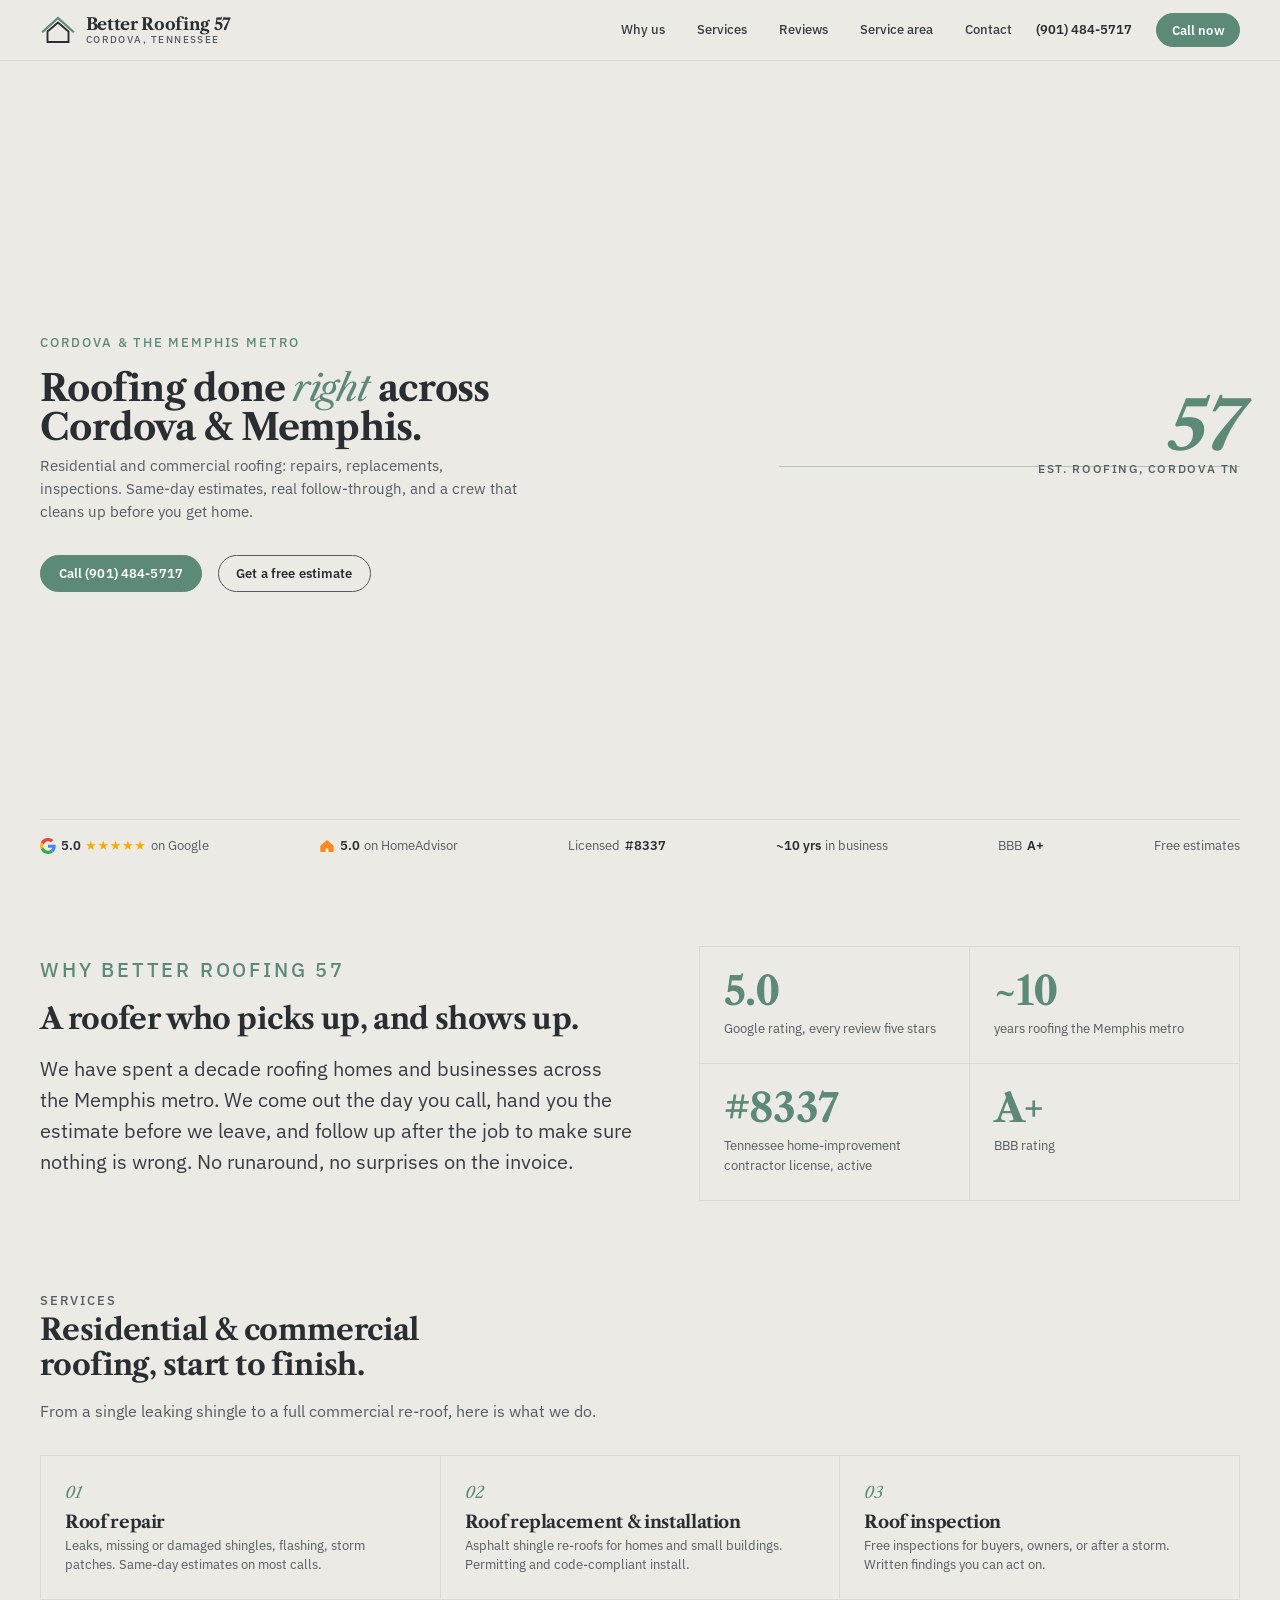
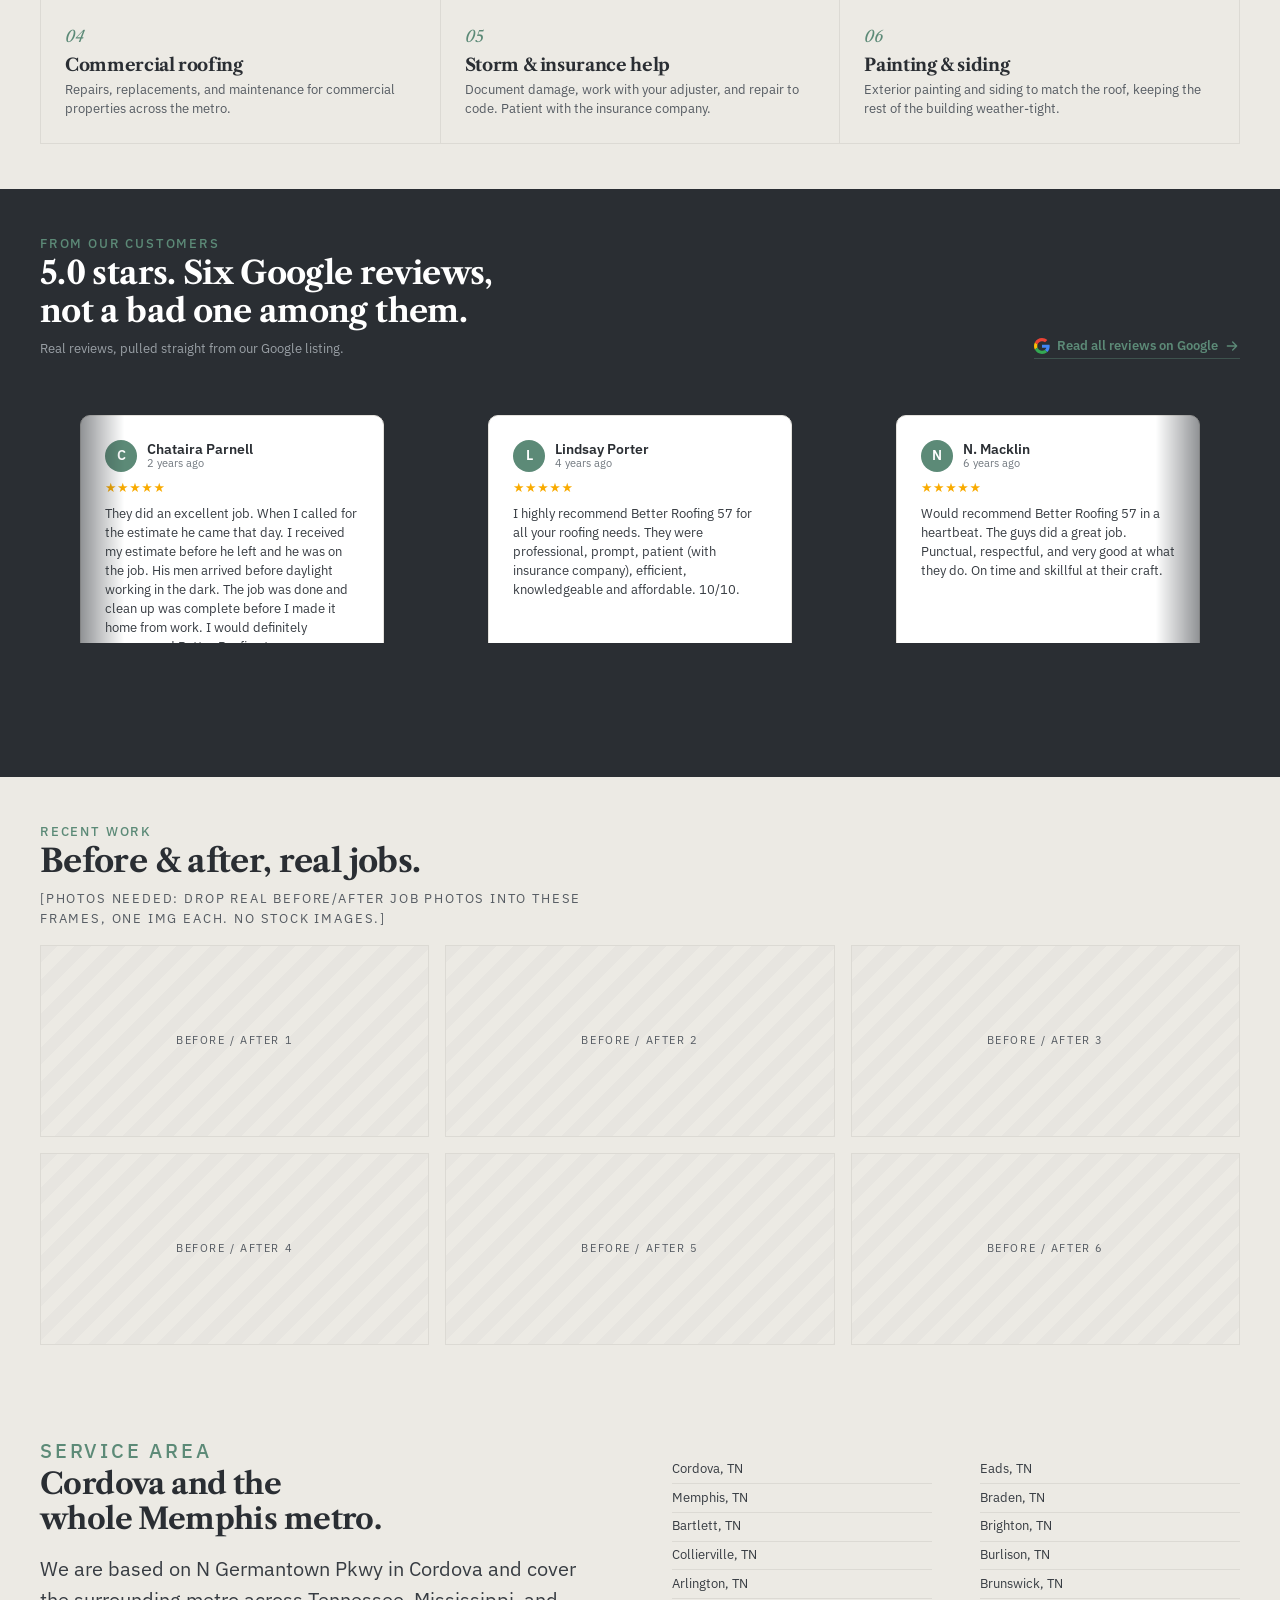
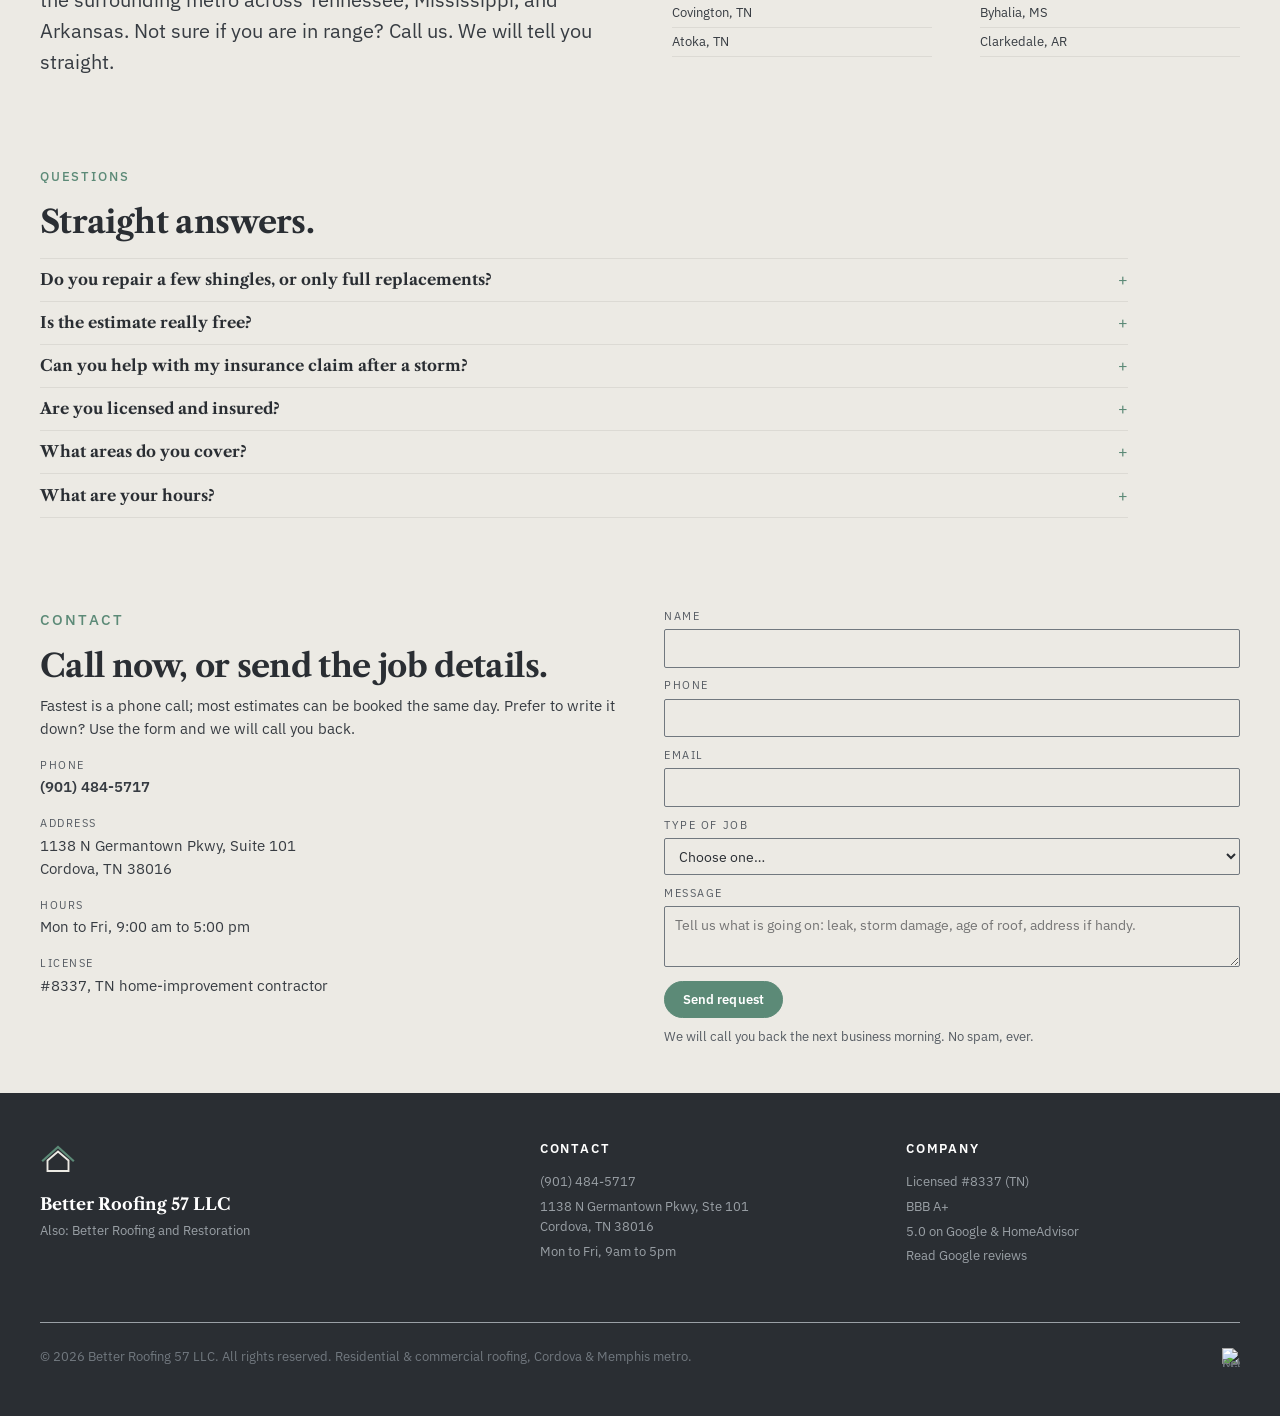
==== index.html @ 5170f5d1 "Initial commit: Better Roofing 57 marketing site Static site: index.html + styles/ + scripts/. Mobil" ====
<!doctype html>
<html lang="en">
<head>
  <meta charset="utf-8" />
  <meta name="viewport" content="width=device-width, initial-scale=1, viewport-fit=cover" />
  <title>Better Roofing 57. Roofing Contractor in Cordova, TN.</title>
  <meta name="description" content="Better Roofing 57 LLC. Residential and commercial roofing in Cordova, TN and the Memphis metro. Roof repair, replacement, inspections. 5.0-star rated, licensed, free estimates. Call (901) 484-5717." />
  <meta name="theme-color" content="#373c42" />
  <link rel="preconnect" href="https://fonts.googleapis.com" />
  <link rel="preconnect" href="https://fonts.gstatic.com" crossorigin />
  <!-- Paired display + body: Libre Caslon Text (display) + IBM Plex Sans (body). No Inter/Geist. -->
  <link href="https://fonts.googleapis.com/css2?family=IBM+Plex+Sans:wght@300;400;500;600&family=Libre+Caslon+Text:ital,wght@0,400;0,700;1,400&display=swap" rel="stylesheet" />
  <link rel="stylesheet" href="styles/tokens.css" />
  <link rel="stylesheet" href="styles/styles.css" />

  <!-- Structured data: RoofingContractor + area served -->
  <script type="application/ld+json">
  {
    "@context": "https://schema.org",
    "@type": "RoofingContractor",
    "name": "Better Roofing 57 LLC",
    "alternateName": "Better Roofing and Restoration",
    "telephone": "+19014845717",
    "url": "https://betterroofing57.com",
    "address": {
      "@type": "PostalAddress",
      "streetAddress": "1138 N Germantown Pkwy, Suite 101",
      "addressLocality": "Cordova",
      "addressRegion": "TN",
      "postalCode": "38016",
      "addressCountry": "US"
    },
    "openingHoursSpecification": [{
      "@type": "OpeningHoursSpecification",
      "dayOfWeek": ["Monday","Tuesday","Wednesday","Thursday","Friday"],
      "opens": "09:00", "closes": "17:00"
    }],
    "aggregateRating": {
      "@type": "AggregateRating",
      "ratingValue": "5.0",
      "reviewCount": "6",
      "bestRating": "5"
    },
    "areaServed": [
      {"@type":"City","name":"Cordova, TN"},
      {"@type":"City","name":"Memphis, TN"},
      {"@type":"City","name":"Bartlett, TN"},
      {"@type":"City","name":"Collierville, TN"},
      {"@type":"City","name":"Arlington, TN"},
      {"@type":"City","name":"Covington, TN"},
      {"@type":"City","name":"Atoka, TN"},
      {"@type":"City","name":"Eads, TN"},
      {"@type":"City","name":"Byhalia, MS"},
      {"@type":"City","name":"Clarkedale, AR"}
    ],
    "hasOfferCatalog": {
      "@type": "OfferCatalog",
      "name": "Roofing services",
      "itemListElement": [
        {"@type":"Offer","itemOffered":{"@type":"Service","name":"Roof repair"}},
        {"@type":"Offer","itemOffered":{"@type":"Service","name":"Roof replacement / installation"}},
        {"@type":"Offer","itemOffered":{"@type":"Service","name":"Roof inspection"}},
        {"@type":"Offer","itemOffered":{"@type":"Service","name":"Commercial roofing"}},
        {"@type":"Offer","itemOffered":{"@type":"Service","name":"Painting & siding"}}
      ]
    }
  }
  </script>
</head>
<body>

  <!-- Reusable marks: bespoke roofline + the official 4-color Google G -->
  <svg width="0" height="0" style="position:absolute" aria-hidden="true" focusable="false">
    <symbol id="roofline" viewBox="0 0 48 48">
      <path d="M4 26 L24 8 L44 26" fill="none" stroke="#5c8a77" stroke-width="3" stroke-linecap="square" stroke-linejoin="miter"/>
      <path d="M10 26 L24 14 L38 26 L38 40 L10 40 Z" fill="none" stroke="currentColor" stroke-width="2.5" stroke-linejoin="miter"/>
    </symbol>
    <symbol id="g-logo" viewBox="0 0 48 48">
      <path fill="#EA4335" d="M24 9.5c3.54 0 6.71 1.22 9.21 3.6l6.85-6.85C35.9 2.38 30.47 0 24 0 14.62 0 6.51 5.38 2.56 13.22l7.98 6.19C12.43 13.72 17.74 9.5 24 9.5z"/>
      <path fill="#4285F4" d="M46.98 24.55c0-1.57-.15-3.09-.38-4.55H24v9.02h12.94c-.58 2.96-2.26 5.48-4.78 7.18l7.73 6c4.51-4.18 7.09-10.36 7.09-17.65z"/>
      <path fill="#FBBC05" d="M10.53 28.59c-.48-1.45-.76-2.99-.76-4.59s.27-3.14.76-4.59l-7.98-6.19C.92 16.46 0 20.12 0 24c0 3.88.92 7.54 2.56 10.78l7.97-6.19z"/>
      <path fill="#34A853" d="M24 48c6.48 0 11.93-2.13 15.89-5.81l-7.73-6c-2.15 1.45-4.92 2.3-8.16 2.3-6.26 0-11.57-4.22-13.47-9.91l-7.98 6.19C6.51 42.62 14.62 48 24 48z"/>
    </symbol>
    <!-- HomeAdvisor mark: orange house glyph, the brand color -->
    <symbol id="ha-logo" viewBox="0 0 48 48">
      <path d="M24 6 L44 23 L44 42 L4 42 L4 23 Z" fill="#FB8B1E"/>
      <path d="M20 42 L20 32 L28 32 L28 42 Z" fill="#fff"/>
    </symbol>
  </svg>

  <!-- ============================================================
       Header, sticky, click-to-call always visible (mobile urgency)
       ============================================================ -->
  <header class="site-head">
    <div class="site-head__inner">
      <a class="brand" href="#top" aria-label="Better Roofing 57, home">
        <svg viewBox="0 0 48 48" aria-hidden="true" focusable="false" style="color:var(--ink-strong)">
          <use href="#roofline" />
        </svg>
        <span class="brand__name">Better Roofing 57<span>Cordova, Tennessee</span></span>
      </a>
      <nav class="nav" aria-label="Primary">
        <div class="nav__links">
          <a href="#trust">Why us</a>
          <a href="#services">Services</a>
          <a href="#reviews">Reviews</a>
          <a href="#area">Service area</a>
          <a href="#contact">Contact</a>
        </div>
        <a class="nav__phone tel" href="tel:+19014845717">(901) 484-5717</a>
        <a class="btn nav__cta" href="tel:+19014845717">Call now</a>
      </nav>
    </div>
  </header>

  <main id="top">

    <!-- ============================================================
         Hero, asymmetric, the 57 as signature. Full screen.
         ============================================================ -->
    <section class="hero" id="hero">
      <div class="shell">
        <div class="hero__main">
          <div class="hero__grid">
            <div class="hero__lede">
              <p class="label">Cordova & the Memphis metro</p>
              <h1 class="hero__title">Roofing done <em>right</em> across Cordova & Memphis.</h1>
              <p class="hero__sub">Residential and commercial roofing: repairs, replacements, inspections. Same-day estimates, real follow-through, and a crew that cleans up before you get home.</p>
            </div>
            <div>
              <div class="hero__57" aria-hidden="true">57<small>Est. roofing, Cordova TN</small></div>
            </div>
          </div>

          <div class="hero__ctas">
            <a class="btn" href="tel:+19014845717">Call (901) 484-5717</a>
            <a class="btn btn--ghost" href="#contact">Get a free estimate</a>
          </div>
        </div>

        <!-- Trust strip folded into hero bottom -->
        <div class="truststrip">
          <span class="truststrip__item"><svg viewBox="0 0 48 48" style="width:1rem" aria-hidden="true"><use href="#g-logo"/></svg> <b>5.0</b> <span class="truststrip__star">★★★★★</span> on Google</span>
          <span class="truststrip__item"><svg viewBox="0 0 48 48" style="width:1rem" aria-hidden="true"><use href="#ha-logo"/></svg> <b>5.0</b> on HomeAdvisor</span>
          <span class="truststrip__item">Licensed <b>#8337</b></span>
          <span class="truststrip__item"><b>~10 yrs</b> in business</span>
          <span class="truststrip__item">BBB <b>A+</b></span>
          <span class="truststrip__item">Free estimates</span>
        </div>
      </div>
    </section>

    <!-- ============================================================
         Trust / Why-us. Full screen.
         ============================================================ -->
    <section id="trust">
      <div class="shell">
        <div class="trust__grid">
          <div class="trust__lead measure">
            <p class="label">Why Better Roofing 57</p>
            <h2>A roofer who picks up, and shows up.</h2>
            <p>We have spent a decade roofing homes and businesses across the Memphis metro. We come out the day you call, hand you the estimate before we leave, and follow up after the job to make sure nothing is wrong. No runaround, no surprises on the invoice.</p>
          </div>
          <div class="trust__facts">
            <div class="fact">
              <div class="fact__num">5.0</div>
              <div class="fact__label">Google rating, every review five stars</div>
            </div>
            <div class="fact">
              <div class="fact__num">~10</div>
              <div class="fact__label">years roofing the Memphis metro</div>
            </div>
            <div class="fact">
              <div class="fact__num">#8337</div>
              <div class="fact__label">Tennessee home-improvement contractor license, active</div>
            </div>
            <div class="fact">
              <div class="fact__num">A+</div>
              <div class="fact__label">BBB rating</div>
            </div>
          </div>
        </div>
      </div>
    </section>

    <!-- ============================================================
         Services, one real entry each, no stock icons / emoji. Full screen.
         ============================================================ -->
    <section id="services">
      <div class="shell">
        <div class="services__head measure">
          <p class="label">Services</p>
          <h2>Residential & commercial roofing, start to finish.</h2>
          <p>From a single leaking shingle to a full commercial re-roof, here is what we do.</p>
        </div>

        <div class="svc-list">
          <article class="svc">
            <span class="svc__num">01</span>
            <h3>Roof repair</h3>
            <p>Leaks, missing or damaged shingles, flashing, storm patches. Same-day estimates on most calls.</p>
          </article>
          <article class="svc">
            <span class="svc__num">02</span>
            <h3>Roof replacement & installation</h3>
            <p>Asphalt shingle re-roofs for homes and small buildings. Permitting and code-compliant install.</p>
          </article>
          <article class="svc">
            <span class="svc__num">03</span>
            <h3>Roof inspection</h3>
            <p>Free inspections for buyers, owners, or after a storm. Written findings you can act on.</p>
          </article>
          <article class="svc">
            <span class="svc__num">04</span>
            <h3>Commercial roofing</h3>
            <p>Repairs, replacements, and maintenance for commercial properties across the metro.</p>
          </article>
          <article class="svc">
            <span class="svc__num">05</span>
            <h3>Storm & insurance help</h3>
            <p>Document damage, work with your adjuster, and repair to code. Patient with the insurance company.</p>
          </article>
          <article class="svc">
            <span class="svc__num">06</span>
            <h3>Painting & siding</h3>
            <p>Exterior painting and siding to match the roof, keeping the rest of the building weather-tight.</p>
          </article>
        </div>
      </div>
    </section>

    <!-- ============================================================
         Reviews, scrolling Google-style cards. Full screen, dark.
         ============================================================ -->
    <section id="reviews" class="section--ink">
      <div class="shell">
        <div class="reviews__head">
          <div class="reviews__head-text measure">
            <p class="label">From our customers</p>
            <h2>5.0 stars. Six Google reviews, not a bad one among them.</h2>
            <p>Real reviews, pulled straight from our Google listing.</p>
          </div>
          <a class="reviews-link" href="https://search.google.com/local/reviews?placeid=ChIJpxt98Ticf4gRgt0LvuG6O_E" target="_blank" rel="noopener">
            <svg viewBox="0 0 48 48" aria-hidden="true"><use href="#g-logo"/></svg> Read all reviews on Google
            <svg class="reviews-link__arrow" viewBox="0 0 24 24" aria-hidden="true" fill="none" stroke="currentColor" stroke-width="2" stroke-linecap="round" stroke-linejoin="round"><path d="M5 12h14M13 6l6 6-6 6"/></svg>
          </a>
        </div>

        <div class="marquee" aria-label="Customer reviews from Google">
          <div class="marquee__track">
            <!-- Cards rendered once, then duplicated for a seamless loop. -->
            <figure class="gcard">
              <div class="gcard__top">
                <span class="gcard__avatar">C</span>
                <span class="gcard__who">
                  <span class="gcard__name">Chataira Parnell</span>
                  <span class="gcard__when">2 years ago</span>
                </span>
              </div>
              <span class="gcard__stars" aria-label="5 out of 5 stars">★★★★★</span>
              <blockquote class="gcard__text">They did an excellent job. When I called for the estimate he came that day. I received my estimate before he left and he was on the job. His men arrived before daylight working in the dark. The job was done and clean up was complete before I made it home from work. I would definitely recommend Better Roofing to everyone.</blockquote>
              <figcaption class="gcard__foot"><svg viewBox="0 0 48 48" aria-hidden="true"><use href="#g-logo"/></svg> Posted on Google</figcaption>
            </figure>

            <figure class="gcard">
              <div class="gcard__top">
                <span class="gcard__avatar">L</span>
                <span class="gcard__who">
                  <span class="gcard__name">Lindsay Porter</span>
                  <span class="gcard__when">4 years ago</span>
                </span>
              </div>
              <span class="gcard__stars" aria-label="5 out of 5 stars">★★★★★</span>
              <blockquote class="gcard__text">I highly recommend Better Roofing 57 for all your roofing needs. They were professional, prompt, patient (with insurance company), efficient, knowledgeable and affordable. 10/10.</blockquote>
              <figcaption class="gcard__foot"><svg viewBox="0 0 48 48" aria-hidden="true"><use href="#g-logo"/></svg> Posted on Google</figcaption>
            </figure>

            <figure class="gcard">
              <div class="gcard__top">
                <span class="gcard__avatar">N</span>
                <span class="gcard__who">
                  <span class="gcard__name">N. Macklin</span>
                  <span class="gcard__when">6 years ago</span>
                </span>
              </div>
              <span class="gcard__stars" aria-label="5 out of 5 stars">★★★★★</span>
              <blockquote class="gcard__text">Would recommend Better Roofing 57 in a heartbeat. The guys did a great job. Punctual, respectful, and very good at what they do. On time and skillful at their craft.</blockquote>
              <figcaption class="gcard__foot"><svg viewBox="0 0 48 48" aria-hidden="true"><use href="#g-logo"/></svg> Posted on Google</figcaption>
            </figure>

            <figure class="gcard">
              <div class="gcard__top">
                <span class="gcard__avatar">P</span>
                <span class="gcard__who">
                  <span class="gcard__name">Pecola Burns</span>
                  <span class="gcard__when">10 months ago</span>
                </span>
              </div>
              <span class="gcard__stars" aria-label="5 out of 5 stars">★★★★★</span>
              <blockquote class="gcard__text">Professional, reliable and quick response.</blockquote>
              <figcaption class="gcard__foot"><svg viewBox="0 0 48 48" aria-hidden="true"><use href="#g-logo"/></svg> Posted on Google</figcaption>
            </figure>

            <!-- duplicate set for seamless loop -->
            <figure class="gcard" aria-hidden="true">
              <div class="gcard__top">
                <span class="gcard__avatar">C</span>
                <span class="gcard__who"><span class="gcard__name">Chataira Parnell</span><span class="gcard__when">2 years ago</span></span>
              </div>
              <span class="gcard__stars" aria-label="5 out of 5 stars">★★★★★</span>
              <blockquote class="gcard__text">They did an excellent job. When I called for the estimate he came that day. I received my estimate before he left and he was on the job. His men arrived before daylight working in the dark. The job was done and clean up was complete before I made it home from work. I would definitely recommend Better Roofing to everyone.</blockquote>
              <figcaption class="gcard__foot"><svg viewBox="0 0 48 48" aria-hidden="true"><use href="#g-logo"/></svg> Posted on Google</figcaption>
            </figure>
            <figure class="gcard" aria-hidden="true">
              <div class="gcard__top">
                <span class="gcard__avatar">L</span>
                <span class="gcard__who"><span class="gcard__name">Lindsay Porter</span><span class="gcard__when">4 years ago</span></span>
              </div>
              <span class="gcard__stars" aria-label="5 out of 5 stars">★★★★★</span>
              <blockquote class="gcard__text">I highly recommend Better Roofing 57 for all your roofing needs. They were professional, prompt, patient (with insurance company), efficient, knowledgeable and affordable. 10/10.</blockquote>
              <figcaption class="gcard__foot"><svg viewBox="0 0 48 48" aria-hidden="true"><use href="#g-logo"/></svg> Posted on Google</figcaption>
            </figure>
            <figure class="gcard" aria-hidden="true">
              <div class="gcard__top">
                <span class="gcard__avatar">N</span>
                <span class="gcard__who"><span class="gcard__name">N. Macklin</span><span class="gcard__when">6 years ago</span></span>
              </div>
              <span class="gcard__stars" aria-label="5 out of 5 stars">★★★★★</span>
              <blockquote class="gcard__text">Would recommend Better Roofing 57 in a heartbeat. The guys did a great job. Punctual, respectful, and very good at what they do. On time and skillful at their craft.</blockquote>
              <figcaption class="gcard__foot"><svg viewBox="0 0 48 48" aria-hidden="true"><use href="#g-logo"/></svg> Posted on Google</figcaption>
            </figure>
            <figure class="gcard" aria-hidden="true">
              <div class="gcard__top">
                <span class="gcard__avatar">P</span>
                <span class="gcard__who"><span class="gcard__name">Pecola Burns</span><span class="gcard__when">10 months ago</span></span>
              </div>
              <span class="gcard__stars" aria-label="5 out of 5 stars">★★★★★</span>
              <blockquote class="gcard__text">Professional, reliable and quick response.</blockquote>
              <figcaption class="gcard__foot"><svg viewBox="0 0 48 48" aria-hidden="true"><use href="#g-logo"/></svg> Posted on Google</figcaption>
            </figure>
          </div>
        </div>
      </div>
    </section>

    <!-- ============================================================
         Gallery, placeholder frames for real job photos. Full screen.
         ============================================================ -->
    <section id="work">
      <div class="shell">
        <div class="gallery__head measure">
          <p class="label">Recent work</p>
          <h2>Before & after, real jobs.</h2>
          <p class="label label--muted">[PHOTOS NEEDED: drop real before/after job photos into these frames, one img each. No stock images.]</p>
        </div>
        <div class="gallery__grid">
          <div class="frame"><small>Before / after 1</small><!-- <img src="photos/job-1.jpg" alt="Residential shingle replacement in Cordova, TN"> --></div>
          <div class="frame"><small>Before / after 2</small><!-- <img src="photos/job-2.jpg" alt="Storm damage repair in Bartlett, TN"> --></div>
          <div class="frame"><small>Before / after 3</small><!-- <img src="photos/job-3.jpg" alt="Commercial roof repair, Memphis metro"> --></div>
          <div class="frame"><small>Before / after 4</small><!-- <img src="photos/job-4.jpg" alt="Roof replacement in Collierville, TN"> --></div>
          <div class="frame"><small>Before / after 5</small><!-- <img src="photos/job-5.jpg" alt="Shingle repair in Arlington, TN"> --></div>
          <div class="frame"><small>Before / after 6</small><!-- <img src="photos/job-6.jpg" alt="Gutter and flashing work, Cordova TN"> --></div>
        </div>
      </div>
    </section>

    <!-- ============================================================
         Service area. Full screen.
         ============================================================ -->
    <section id="area">
      <div class="shell">
        <div class="area__grid">
          <div class="area__lead measure">
            <p class="label">Service area</p>
            <h2>Cordova and the whole Memphis metro.</h2>
            <p>We are based on N Germantown Pkwy in Cordova and cover the surrounding metro across Tennessee, Mississippi, and Arkansas. Not sure if you are in range? Call us. We will tell you straight.</p>
          </div>
          <div>
            <ul class="area__list">
              <li>Cordova, TN</li>
              <li>Memphis, TN</li>
              <li>Bartlett, TN</li>
              <li>Collierville, TN</li>
              <li>Arlington, TN</li>
              <li>Covington, TN</li>
              <li>Atoka, TN</li>
              <li>Eads, TN</li>
              <li>Braden, TN</li>
              <li>Brighton, TN</li>
              <li>Burlison, TN</li>
              <li>Brunswick, TN</li>
              <li>Byhalia, MS</li>
              <li>Clarkedale, AR</li>
            </ul>
          </div>
        </div>
      </div>
    </section>

    <!-- ============================================================
         FAQ. Full screen.
         ============================================================ -->
    <section id="faq">
      <div class="shell">
        <div class="faq">
          <div class="faq__intro measure">
            <p class="label">Questions</p>
            <h2>Straight answers.</h2>
          </div>

          <div class="faq__item" data-open="false">
            <button class="faq__q" aria-expanded="false">Do you repair a few shingles, or only full replacements?<span class="mark" aria-hidden="true"></span></button>
            <div class="faq__a"><div class="faq__a-inner">Both. Most calls start as a repair: a leak, missing shingles, storm damage. If the roof is past saving, we will tell you and quote a replacement. No upselling.</div></div>
          </div>
          <div class="faq__item" data-open="false">
            <button class="faq__q" aria-expanded="false">Is the estimate really free?<span class="mark" aria-hidden="true"></span></button>
            <div class="faq__a"><div class="faq__a-inner">Yes. We come out, inspect, and hand you a written estimate, no charge, no obligation. In most cases we can come the same day you call.</div></div>
          </div>
          <div class="faq__item" data-open="false">
            <button class="faq__q" aria-expanded="false">Can you help with my insurance claim after a storm?<span class="mark" aria-hidden="true"></span></button>
            <div class="faq__a"><div class="faq__a-inner">We document the damage, walk through it with your adjuster, and repair to code. We have worked with plenty of insurance companies, and we are patient with the process.</div></div>
          </div>
          <div class="faq__item" data-open="false">
            <button class="faq__q" aria-expanded="false">Are you licensed and insured?<span class="mark" aria-hidden="true"></span></button>
            <div class="faq__a"><div class="faq__a-inner">Licensed. Tennessee home-improvement contractor license #8337, active.</div></div>
          </div>
          <div class="faq__item" data-open="false">
            <button class="faq__q" aria-expanded="false">What areas do you cover?<span class="mark" aria-hidden="true"></span></button>
            <div class="faq__a"><div class="faq__a-inner">Cordova and the wider Memphis metro across TN, MS, and AR. See the service-area list above; if your town is not there, call and ask.</div></div>
          </div>
          <div class="faq__item" data-open="false">
            <button class="faq__q" aria-expanded="false">What are your hours?<span class="mark" aria-hidden="true"></span></button>
            <div class="faq__a"><div class="faq__a-inner">Monday to Friday, 9:00 am to 5:00 pm. Leave a message or the form outside those hours and we will call you back the next business morning.</div></div>
          </div>
        </div>
      </div>
    </section>

    <!-- ============================================================
         Contact. Full screen.
         ============================================================ -->
    <section id="contact">
      <div class="shell">
        <div class="contact__grid">
          <div class="contact__info measure">
            <p class="label">Contact</p>
            <h2>Call now, or send the job details.</h2>
            <p>Fastest is a phone call; most estimates can be booked the same day. Prefer to write it down? Use the form and we will call you back.</p>
            <dl>
              <dt>Phone</dt>
              <dd><a class="tel" href="tel:+19014845717">(901) 484-5717</a></dd>
              <dt>Address</dt>
              <dd>1138 N Germantown Pkwy, Suite 101<br>Cordova, TN 38016</dd>
              <dt>Hours</dt>
              <dd>Mon to Fri, 9:00 am to 5:00 pm</dd>
              <dt>License</dt>
              <dd>#8337, TN home-improvement contractor</dd>
            </dl>
          </div>

          <form class="form" id="estimate-form" novalidate>
            <!-- [CONFIRM ON CALL: replace access key with the client's Web3Forms or Formspree account] -->
            <input type="hidden" name="access_key" value="REPLACE_WITH_CLIENT_FORM_KEY" />
            <input type="hidden" name="subject" value="New estimate request from betterroofing57.com" />
            <input type="hidden" name="from_name" value="betterroofing57.com" />
            <input type="checkbox" name="_botcheck" style="display:none" tabindex="-1" autocomplete="off" />

            <div class="field">
              <label for="f-name">Name</label>
              <input id="f-name" name="name" type="text" autocomplete="name" required />
            </div>
            <div class="field">
              <label for="f-phone">Phone</label>
              <input id="f-phone" name="phone" type="tel" autocomplete="tel" required />
            </div>
            <div class="field">
              <label for="f-email">Email</label>
              <input id="f-email" name="email" type="email" autocomplete="email" />
            </div>
            <div class="field">
              <label for="f-type">Type of job</label>
              <select id="f-type" name="job_type" required>
                <option value="" disabled selected>Choose one…</option>
                <option value="repair">Repair</option>
                <option value="replacement">Replacement / installation</option>
                <option value="inspection">Inspection</option>
                <option value="commercial">Commercial</option>
              </select>
            </div>
            <div class="field">
              <label for="f-msg">Message</label>
              <textarea id="f-msg" name="message" placeholder="Tell us what is going on: leak, storm damage, age of roof, address if handy."></textarea>
            </div>
            <button class="btn form__submit" type="submit">Send request</button>
            <p class="form__note">We will call you back the next business morning. No spam, ever.</p>
            <p class="form__sent" id="form-sent" hidden>Thanks, request received. We will be in touch shortly.</p>
          </form>
        </div>
      </div>
    </section>
  </main>

  <!-- ============================================================
       Footer
       ============================================================ -->
  <footer class="footer">
    <div class="footer__inner">
      <div class="footer__brand">
        <svg viewBox="0 0 48 48" aria-hidden="true" focusable="false" style="color:#eceae4"><use href="#roofline" /></svg>
        <div class="fn">Better Roofing 57 LLC</div>
        <div class="alt">Also: Better Roofing and Restoration</div>
      </div>
      <div>
        <h3>Contact</h3>
        <ul>
          <li><a href="tel:+19014845717">(901) 484-5717</a></li>
          <li>1138 N Germantown Pkwy, Ste 101<br>Cordova, TN 38016</li>
          <li>Mon to Fri, 9am to 5pm</li>
        </ul>
      </div>
      <div>
        <h3>Company</h3>
        <ul>
          <li>Licensed #8337 (TN)</li>
          <li>BBB A+</li>
          <li>5.0 on Google & HomeAdvisor</li>
          <li><a href="https://search.google.com/local/reviews?placeid=ChIJpxt98Ticf4gRgt0LvuG6O_E" target="_blank" rel="noopener">Read Google reviews</a></li>
        </ul>
      </div>
      <div class="footer__legal">
        <span>© <span id="year">2026</span> Better Roofing 57 LLC. All rights reserved. Residential & commercial roofing, Cordova & Memphis metro.</span>
        <a href="https://kelvodesign.com" target="_blank" rel="noopener" aria-label="Website by Kelvo Design" class="footer__kelvo-link">
          <img src="https://kelvodesign.com/assets/brand/favicon.png" alt="Kelvo Design" width="20" height="20" class="footer__kelvo-logo" />
        </a>
      </div>
    </div>
  </footer>

  <script src="scripts/main.js" defer></script>
</body>
</html>
---- styles/tokens.css ----
/* ============================================================
   Better Roofing 57. Design Tokens.
   "Slate & patina, the 57 as signature."
   Swap brand values here to re-skin a future client site.
   ============================================================ */

:root {
  /* ---- Color (material-driven, not AI defaults) ----
     slate  = real slate / weathered asphalt shingle
     bone   = neutral-cool paper (NOT warm cream)
     patina = oxidized copper flashing, the ONE accent */
  --slate-900: #2a2e33;   /* deepest ink */
  --slate-700: #373c42;   /* primary ink / text */
  --slate-600: #414649;   /* (reserved) */
  --slate-500: #555b62;   /* secondary text */
  --slate-400: #71787f;   /* muted */
  --slate-300: #9aa0a6;   /* hairlines on dark */
  --slate-200: #c3c7cc;   /* hairlines on light */
  --bone-100:  #eceae4;   /* page surface */
  --bone-200:  #e7e5e0;   /* card surface */
  --bone-300:  #dcdad4;   /* divider on light */
  --patina:    #5c8a77;   /* oxidized copper, the one accent */
  --patina-700:#466b5c;   /* patina pressed/hover */
  --patina-050:#eef2f0;   /* patina tint (very subtle) */
  --gold:      #f9ab00;   /* Google review star gold */

  /* semantic aliases */
  --ink:        var(--slate-700);
  --ink-strong: var(--slate-900);
  --muted:      var(--slate-500);
  --surface:    var(--bone-100);
  --surface-2:  var(--bone-200);
  --rule:       var(--bone-300);
  --rule-dark:  var(--slate-300);
  --accent:     var(--patina);
  --accent-press: var(--patina-700);

  /* ---- Type (paired display + body; no Inter/Geist/one-sans) ---- */
  --font-display: "Libre Caslon Text", "Source Serif 4", Georgia, "Times New Roman", serif;
  --font-body: "IBM Plex Sans", "Hanken Grotesk", system-ui, -apple-system, "Segoe UI", sans-serif;
  --font-label: var(--font-body); /* uppercase + tracking, NOT monospace */

  /* Modular type scale (1.250). Compact: sections are full-viewport. */
  --fs-300: 0.8125rem;   /* 13, labels */
  --fs-400: 1rem;        /* 16, body */
  --fs-500: 1.25rem;     /* 20, lead */
  --fs-600: 1.35rem;     /* h3 */
  --fs-700: 1.85rem;     /* h2 */
  --fs-800: clamp(2.25rem, 5.5vw, 3.4rem);  /* h1, hero */
  --fs-900: clamp(3.5rem, 14vw, 8rem);      /* the 57, signature */

  /* Tight, considered leading/tracking (sloppy defaults are a tell) */
  --lh-tight: 1.05;     /* display */
  --lh-snug:  1.2;      /* headings */
  --lh-body:  1.55;     /* body */
  --track-tight: -0.02em;  /* display */
  --track-label: 0.14em;   /* uppercase labels */

  /* ---- Spacing rhythm (real whitespace, not padding) ---- */
  --s-1: 0.5rem;
  --s-2: 1rem;
  --s-3: 1.5rem;
  --s-4: 2rem;
  --s-5: 3rem;
  --s-6: 4rem;
  --gutter: clamp(1.25rem, 4vw, 2.5rem);

  /* ---- Full-viewport sections ----
     Each section fills exactly the visible area BELOW the sticky header,
     so a section + the header = one screen with no internal scroll.
     100svh handles mobile browser chrome. */
  --header-h: 3.75rem;
  --section-h: calc(100svh - 3.75rem);
  --section-pad: clamp(2.25rem, 5vh, 3.5rem); /* uniform top & bottom for every section = consistent medium rhythm */

  /* ---- Layout ---- */
  --measure: 68rem;
  --measure-wide: 80rem;

  /* ---- Edges / shape ----
     Scale radius with element size; nested radii differ.
     Avoid uniform rounded-everywhere (the tell). */
  --r-sharp: 0;          /* cards, dividers, hard edge = structural */
  --r-button: 999px;     /* pill CTA only */
  --r-input: 2px;        /* form fields, near-square, deliberate */
  --r-card: 10px;       /* review / gallery cards, modest */

  /* ---- Motion (one orchestrated moment; reduced-motion respected) ---- */
  --ease: cubic-bezier(0.2, 0.7, 0.2, 1);
  --dur: 520ms;
  --marquee-dur: 38s;
}

@media (prefers-reduced-motion: reduce) {
  :root { --dur: 0ms; --marquee-dur: 0ms; }
}
---- styles/styles.css ----
/* ============================================================
   Better Roofing 57. Styles.
   Disciplined, specific, restrained. One signature (the 57),
   one accent (patina), everything else slate-on-bone.
   No em-dashes anywhere. Each section is one full screen.
   ============================================================ */

*, *::before, *::after { box-sizing: border-box; }

html {
  -webkit-text-size-adjust: 100%;
  scroll-behavior: smooth;
  scroll-padding-top: var(--header-h); /* anchor links land just below the sticky header */
}
@media (prefers-reduced-motion: reduce) {
  html { scroll-behavior: auto; scroll-snap-type: none; }
}

body {
  margin: 0;
  font-family: var(--font-body);
  font-size: var(--fs-400);
  line-height: var(--lh-body);
  color: var(--ink);
  background: var(--surface);
  -webkit-font-smoothing: antialiased;
  text-rendering: optimizeLegibility;
}

img { max-width: 100%; display: block; }
a { color: inherit; text-decoration: none; }

/* Real focus styles (missing focus is an AI tell) */
:where(a, button, input, textarea, select, [tabindex]):focus-visible {
  outline: 2px solid var(--accent);
  outline-offset: 3px;
}

/* ---- Typography ---- */
.display, h1, h2, h3 {
  font-family: var(--font-display);
  font-weight: 700;
  line-height: var(--lh-snug);
  letter-spacing: var(--track-tight);
  color: var(--ink-strong);
  text-wrap: balance;
  margin: 0;
}
h1 { font-size: var(--fs-800); line-height: var(--lh-tight); }
h2 { font-size: var(--fs-700); }
h3 { font-size: var(--fs-600); }
p { margin: 0 0 var(--s-2); max-width: 42em; }

/* Eyebrow / label, grotesque uppercase + tracking, NOT monospace */
.label {
  font-family: var(--font-label);
  font-size: var(--fs-300);
  font-weight: 500;
  text-transform: uppercase;
  letter-spacing: var(--track-label);
  color: var(--accent);
  margin: 0 0 var(--s-2);
}
.label--muted { color: var(--muted); font-weight: 400; }

/* ============================================================
   Sections. Content-height with uniform vertical padding so the
   gap between any two sections is identical (2 x --section-pad).
   The hero is the one full-screen landing moment; see below.
   ============================================================ */
section {
  position: relative;
}
section > .shell {
  width: 100%;
  max-width: var(--measure-wide);
  margin-inline: auto;
  padding-inline: var(--gutter);
  padding-block: var(--section-pad); /* uniform top & bottom = consistent medium rhythm */
  display: flex;
  flex-direction: column;
  gap: 0;
}

.section--ink { background: var(--slate-900); color: var(--bone-100); }
.section--ink h1, .section--ink h2, .section--ink h3 { color: #fff; }
.section--ink .label { color: var(--accent); }
.section--ink .label--muted { color: var(--slate-300); }

/* Hairline divider (functional, not a newspaper grid) */
.rule { border: 0; height: 1px; background: var(--rule); margin: 0; }

/* ---- Buttons / CTAs. One primary CTA, repeated; consistent. ---- */
.btn {
  --btn-bg: var(--accent);
  --btn-fg: #fff;
  display: inline-flex;
  align-items: center;
  gap: 0.5em;
  font-family: var(--font-body);
  font-weight: 600;
  font-size: var(--fs-300);
  line-height: 1;
  letter-spacing: 0.01em;
  padding: 0.85em 1.35em;
  border: 1px solid var(--btn-bg);
  border-radius: var(--r-button);
  background: var(--btn-bg);
  color: var(--btn-fg);
  cursor: pointer;
  transition: background var(--dur) var(--ease), border-color var(--dur) var(--ease), transform 120ms var(--ease);
}
.btn:hover { background: var(--accent-press); border-color: var(--accent-press); }
.btn:active { transform: translateY(1px); }
.btn--ghost {
  --btn-bg: transparent; --btn-fg: var(--ink-strong);
  border-color: var(--slate-500);
}
.btn--ghost:hover { background: transparent; border-color: var(--ink-strong); color: var(--ink-strong); }

.tel { font-weight: 600; white-space: nowrap; }

/* ============================================================
   Header, sticky, click-to-call always visible
   ============================================================ */
.site-head {
  position: sticky;
  top: 0;
  z-index: 50;
  background: var(--surface);          /* solid, no glassmorphism */
  border-bottom: 1px solid var(--rule);
}
.site-head__inner {
  max-width: var(--measure-wide);
  margin-inline: auto;
  padding-block: 0.75rem;
  padding-inline: var(--gutter);
  display: flex;
  align-items: center;
  justify-content: space-between;
  gap: var(--s-3);
}
.brand { display: inline-flex; align-items: center; gap: 0.6rem; }
.brand svg { width: 2.25rem; height: auto; display: block; }
.brand__name {
  font-family: var(--font-display);
  font-weight: 700;
  font-size: 1.05rem;
  line-height: 1.1;
  color: var(--ink-strong);
  letter-spacing: var(--track-tight);
}
.brand__name span { display: block; font-family: var(--font-body); font-weight: 500; font-size: 0.65rem; letter-spacing: var(--track-label); text-transform: uppercase; color: var(--muted); }

.nav { display: flex; align-items: center; gap: var(--s-3); }
.nav__links { display: none; gap: var(--s-4); align-items: center; }
.nav__links a { font-size: var(--fs-300); font-weight: 500; color: var(--ink); }
.nav__links a:hover { color: var(--accent); }
.nav__phone { font-size: var(--fs-300); font-weight: 600; color: var(--ink-strong); }
.nav__cta { padding: 0.7em 1.1em; }
@media (min-width: 56rem) { .nav__links { display: flex; } }
@media (max-width: 30rem) { .nav__phone { display: none; } }   /* keep CTA on tiny screens */

/* ============================================================
   Hero, asymmetric, the 57 as signature
   ============================================================ */
/* Hero is the one full-screen landing moment (the 57 signature). */
.hero { min-height: var(--section-h); }
.hero .shell { display: flex; flex-direction: column; min-height: var(--section-h); }
.hero__main { flex: 1; display: flex; flex-direction: column; justify-content: center; gap: var(--s-2); padding-block: var(--s-1); }
.hero__grid {
  display: grid;
  grid-template-columns: 1fr;
  gap: var(--s-2);
  align-items: center;
}
.hero__lede { max-width: 34em; }
.hero__title { font-size: clamp(1.7rem, 3.8vw, 2.3rem); margin: 0 0 var(--s-1); }
.hero__title em {
  font-style: italic;            /* Caslon italic = character, not a default */
  color: var(--accent);
  font-weight: 400;
}
.hero__sub { font-size: 0.95rem; color: var(--muted); margin: 0 0 var(--s-2); max-width: 32em; line-height: 1.5; }
.hero__ctas { display: flex; flex-wrap: wrap; gap: var(--s-2); align-items: center; }

/* The 57, the one signature element */
.hero__57 {
  position: relative;
  font-family: var(--font-display);
  font-weight: 700;
  font-style: italic;
  line-height: 0.85;
  font-size: clamp(2.5rem, 8vw, 4.25rem);
  letter-spacing: -0.04em;
  color: var(--accent);
  text-align: right;
}
.hero__57::after {
  content: "";
  position: absolute;
  left: 0; right: 0;
  bottom: 0.1em;
  height: 1px;
  background: var(--accent);
  opacity: 0.4;
}
.hero__57 small {
  display: block;
  font-family: var(--font-body);
  font-style: normal;
  font-weight: 500;
  font-size: clamp(0.6rem, 1.2vw, 0.72rem);
  letter-spacing: var(--track-label);
  text-transform: uppercase;
  color: var(--muted);
  margin-top: 0.5rem;
  text-align: right;
}
@media (min-width: 48rem) {
  .hero__grid { grid-template-columns: 1.5fr 1fr; gap: var(--s-5); }
}

/* Trust strip, part of the hero, spread full width, centered */
.truststrip {
  width: 100%;
  padding-top: var(--s-2);
  border-top: 1px solid var(--rule);
  display: flex;
  flex-wrap: wrap;
  justify-content: space-between;
  align-items: center;
  gap: var(--s-1) var(--s-3);
  font-size: var(--fs-300);
  color: var(--muted);
  text-align: center;
}
.truststrip__item { display: inline-flex; align-items: center; gap: 0.35em; justify-content: center; }
.truststrip__item b { color: var(--ink-strong); font-weight: 600; }
.truststrip__star { color: var(--gold); letter-spacing: 0.05em; }

/* ============================================================
   Trust / Why-us, asymmetric, no 3 equal stock-icon cards
   ============================================================ */
.trust__grid {
  display: grid;
  grid-template-columns: 1fr;
  gap: var(--s-4);
  align-items: center;
}
.trust__lead h2 { margin: 0 0 var(--s-2); }
.trust__lead p { font-size: var(--fs-500); margin-bottom: var(--s-2); }
.trust__facts {
  display: grid;
  grid-template-columns: repeat(2, 1fr);
  gap: 1px;
  background: var(--rule);
  border: 1px solid var(--rule);
}
.fact { background: var(--surface); padding: var(--s-3); }
.fact__num {
  font-family: var(--font-display);
  font-weight: 700;
  font-size: clamp(1.8rem, 4vw, 2.5rem);
  line-height: 1;
  color: var(--accent);
  letter-spacing: var(--track-tight);
}
.fact__label { font-size: var(--fs-300); color: var(--muted); margin-top: var(--s-1); max-width: 22em; }
@media (min-width: 48rem) { .trust__grid { grid-template-columns: 1.1fr 1fr; gap: var(--s-6); } }

/* ============================================================
   Services, one real entry each, no stock icons / emoji
   ============================================================ */
.services__head { max-width: 40em; margin-bottom: var(--s-4); }
.services__head h2 { margin: 0 0 var(--s-2); }
.services__head p { margin: 0; color: var(--muted); }
.svc-list {
  display: grid;
  grid-template-columns: repeat(2, 1fr);
  gap: 1px;
  background: var(--rule);
  border: 1px solid var(--rule);
}
.svc { background: var(--surface); padding: var(--s-3); }
.svc__num { font-family: var(--font-display); font-style: italic; font-size: var(--fs-400); color: var(--accent); line-height: 1; }
.svc h3 { font-size: 1.1rem; margin: 0.4rem 0 0.3rem; }
.svc p { margin: 0; color: var(--muted); font-size: var(--fs-300); line-height: 1.45; }
@media (min-width: 62rem) { .svc-list { grid-template-columns: repeat(3, 1fr); } }

/* ============================================================
   Reviews, scrolling cards that read as Google
   ============================================================ */
#reviews .shell { gap: var(--s-4); }
.reviews__head { display: flex; align-items: flex-end; justify-content: space-between; gap: var(--s-3); flex-wrap: wrap; }
.reviews__head-text { max-width: 40em; }
.reviews__head h2 { margin: 0 0 var(--s-1); font-size: clamp(1.5rem, 3.5vw, 2rem); }
.reviews__head p { margin: 0; color: var(--slate-300); font-size: var(--fs-300); }

.marquee {
  position: relative;
  overflow: hidden;
  -webkit-mask-image: linear-gradient(90deg, transparent, #000 7%, #000 93%, transparent);
          mask-image: linear-gradient(90deg, transparent, #000 7%, #000 93%, transparent);
}
.marquee__track {
  display: flex;
  gap: var(--s-3);
  width: max-content;
  padding-block: var(--s-1);
  animation: marquee var(--marquee-dur) linear infinite;
}
.marquee:hover .marquee__track { animation-play-state: paused; }
@keyframes marquee { to { transform: translateX(-50%); } }
@media (prefers-reduced-motion: reduce) {
  .marquee__track { animation: none; flex-wrap: wrap; justify-content: center; }
  .marquee { -webkit-mask-image: none; mask-image: none; }
}

/* A single Google-style review card */
.gcard {
  width: min(72vw, 19rem);
  flex: 0 0 auto;
  background: #fff;
  color: var(--slate-700);
  border: 1px solid #e4e2dd;
  border-radius: var(--r-card);
  padding: var(--s-3);
  display: flex;
  flex-direction: column;
  gap: 0.6rem;
}
.gcard__top { display: flex; align-items: center; gap: 0.6rem; }
.gcard__avatar {
  width: 2rem; height: 2rem;
  border-radius: 999px;
  display: grid; place-items: center;
  font-family: var(--font-body);
  font-weight: 600;
  background: var(--patina);
  color: #fff;
  font-size: 0.85rem;
  flex: 0 0 auto;
}
.gcard__who { line-height: 1.15; display: flex; flex-direction: column; }
.gcard__name { font-weight: 600; color: var(--slate-900); font-size: 0.85rem; }
.gcard__when { font-size: 0.7rem; color: var(--slate-400); }
.gcard__stars { color: var(--gold); letter-spacing: 0.05em; font-size: 0.8rem; line-height: 1; }
.gcard__text { font-size: 0.82rem; line-height: 1.45; color: var(--slate-700); margin: 0; }
.gcard__foot {
  display: inline-flex;
  align-items: center;
  gap: 0.35rem;
  margin-top: auto;
  font-size: 0.7rem;
  color: var(--slate-400);
}
.gcard__foot svg { width: 0.85rem; height: 0.85rem; }

.reviews__foot { display: flex; justify-content: flex-start; }
.reviews-link {
  display: inline-flex;
  align-items: center;
  gap: 0.5em;
  font-size: var(--fs-300);
  font-weight: 600;
  color: var(--accent);
  border-bottom: 1px solid color-mix(in srgb, var(--accent) 40%, transparent);
  padding-bottom: 2px;
}
.reviews-link:hover { color: #fff; border-color: #fff; }
.reviews-link svg { width: 1rem; height: 1rem; }
.reviews-link__arrow { width: 0.9rem; height: 0.9rem; transition: transform var(--dur) var(--ease); }
.reviews-link:hover .reviews-link__arrow { transform: translateX(3px); }

/* ============================================================
   Gallery, placeholder frames for real job photos
   ============================================================ */
.gallery__head { max-width: 40em; margin-bottom: var(--s-2); }
.gallery__head h2 { margin: 0 0 var(--s-1); font-size: clamp(1.5rem, 3.5vw, 2rem); }
.gallery__head p { margin: 0; }
.gallery__grid { display: grid; grid-template-columns: repeat(3, 1fr); grid-auto-rows: 12rem; gap: var(--s-2); }
@media (max-width: 40rem) { .gallery__grid { grid-template-columns: repeat(2, 1fr); } }
.frame {
  position: relative;
  background: repeating-linear-gradient(135deg, var(--bone-200) 0 12px, var(--bone-100) 12px 24px);
  border: 1px solid var(--rule);
  display: grid; place-items: center; text-align: center; padding: var(--s-1);
  overflow: hidden;
  min-height: 0;
}
.frame small { font-size: 0.7rem; color: var(--muted); letter-spacing: var(--track-label); text-transform: uppercase; }
.frame img { position: absolute; inset: 0; width: 100%; height: 100%; object-fit: cover; }

/* ============================================================
   Service area
   ============================================================ */
.area__grid { display: grid; grid-template-columns: 1fr; gap: var(--s-4); align-items: center; }
.area__lead h2 { margin: 0 0 var(--s-2); }
.area__lead p { font-size: var(--fs-500); margin: 0; }
.area__list { columns: 2; column-gap: var(--s-5); font-size: var(--fs-300); margin: 0; list-style: none; padding: 0; }
.area__list li { break-inside: avoid; padding-block: 0.3em; border-bottom: 1px solid var(--rule); }
@media (min-width: 48rem) { .area__grid { grid-template-columns: 1fr 1fr; gap: var(--s-6); } }

/* ============================================================
   FAQ
   ============================================================ */
.faq { max-width: var(--measure); }
.faq__intro h2 { margin: 0 0 var(--s-2); font-size: clamp(1.5rem, 3.5vw, 2rem); }
.faq__item { border-top: 1px solid var(--rule); }
.faq__item:last-child { border-bottom: 1px solid var(--rule); }
.faq__q {
  width: 100%;
  background: none; border: 0; text-align: left; cursor: pointer;
  padding: 0.7rem 0;
  display: flex; justify-content: space-between; gap: var(--s-2); align-items: baseline;
  font-family: var(--font-display); font-weight: 700; font-size: 0.98rem;
  color: var(--ink-strong); line-height: var(--lh-snug);
}
.faq__q .mark { color: var(--accent); font-family: var(--font-body); font-weight: 400; }
.faq__a { max-height: 0; overflow: hidden; transition: max-height var(--dur) var(--ease); }
.faq__a-inner { padding-bottom: 0.7rem; color: var(--muted); max-width: 46em; font-size: 0.82rem; line-height: 1.45; }
.faq__item[data-open="true"] .mark::before { content: "–"; }
.faq__item[data-open="false"] .mark::before { content: "+"; }

/* ============================================================
   Contact
   ============================================================ */
.contact__grid { display: grid; grid-template-columns: 1fr; gap: var(--s-3); align-items: start; }
@media (min-width: 50rem) { .contact__grid { grid-template-columns: 1fr 1fr; gap: var(--s-5); } }
.contact__info h2 { margin: 0 0 var(--s-1); font-size: clamp(1.5rem, 3.5vw, 2rem); }
.contact__info p { font-size: 0.95rem; margin-bottom: var(--s-2); }
.contact__info dl { margin: 0; }
.contact__info dt { font-size: 0.7rem; text-transform: uppercase; letter-spacing: var(--track-label); color: var(--muted); margin-top: var(--s-2); }
.contact__info dd { margin: 0.15rem 0 0; font-size: 0.92rem; }
.form { display: grid; gap: 0.6rem; }
.field { display: grid; gap: 0.25rem; }
.field label { font-size: 0.7rem; text-transform: uppercase; letter-spacing: var(--track-label); color: var(--muted); }
.field input, .field select, .field textarea {
  font: inherit; font-size: 0.9rem; color: var(--ink-strong);
  background: var(--surface); border: 1px solid var(--slate-400);
  border-radius: var(--r-input); padding: 0.5em 0.7em;
  transition: border-color var(--dur) var(--ease);
}
.field input:focus, .field select:focus, .field textarea:focus {
  outline: none; border-color: var(--accent); box-shadow: 0 0 0 2px var(--patina-050);
}
.field textarea { min-height: 4em; resize: vertical; }
.form__submit { justify-self: start; margin-top: 0.25rem; }
.form__note { font-size: var(--fs-300); color: var(--muted); margin: 0; }
.form__sent { color: var(--accent); font-weight: 600; font-size: var(--fs-300); margin: 0; }

/* ============================================================
   Footer (not a full-screen section; flows after contact)
   ============================================================ */
.footer { background: var(--slate-900); color: var(--slate-300); padding-block: var(--s-5); }
.footer__inner {
  max-width: var(--measure-wide); margin-inline: auto; padding-inline: var(--gutter);
  display: grid; grid-template-columns: 1fr; gap: var(--s-4);
}
.footer__brand { color: #fff; }
.footer__brand svg { width: 2.25rem; margin-bottom: 0.5rem; }
.footer__brand .fn { font-family: var(--font-display); font-weight: 700; font-size: 1.05rem; color: #fff; }
.footer__brand .alt { font-size: var(--fs-300); color: var(--slate-300); margin-top: 0.2rem; }
.footer h3 { color: #fff; font-size: var(--fs-300); text-transform: uppercase; letter-spacing: var(--track-label); font-family: var(--font-body); font-weight: 600; margin: 0 0 var(--s-2); }
.footer ul { list-style: none; margin: 0; padding: 0; font-size: var(--fs-300); display: grid; gap: 0.35em; }
.footer a:hover { color: #fff; }
.footer__legal { grid-column: 1 / -1; border-top: 1px solid var(--rule-dark); margin-top: var(--s-3); padding-top: var(--s-3); font-size: var(--fs-300); color: var(--slate-400); display: flex; flex-wrap: wrap; gap: var(--s-2) var(--s-4); justify-content: space-between; }
.footer__kelvo-link { display: inline-flex; align-items: center; border: 0; line-height: 0; }
.footer__kelvo-link:hover { opacity: 0.8; }
.footer__kelvo-logo { height: 1.4em; width: auto; display: block; }
@media (min-width: 48rem) { .footer__inner { grid-template-columns: 1.4fr 1fr 1fr; } }

/* ============================================================
   Motion. ONE orchestrated hero load-in. Nothing else animates on scroll.
   ============================================================ */
.hero__lede > * { opacity: 0; transform: translateY(8px); }
.is-loaded .hero__lede > * { animation: rise var(--dur) var(--ease) forwards; }
.is-loaded .hero__lede > *:nth-child(1) { animation-delay: 60ms; }
.is-loaded .hero__lede > *:nth-child(2) { animation-delay: 140ms; }
.is-loaded .hero__lede > *:nth-child(3) { animation-delay: 220ms; }
.is-loaded .hero__lede > *:nth-child(4) { animation-delay: 300ms; }
.hero__57 { opacity: 0; }
.is-loaded .hero__57 { animation: rise var(--dur) var(--ease) forwards; animation-delay: 360ms; }
@keyframes rise { to { opacity: 1; transform: none; } }
@media (prefers-reduced-motion: reduce) {
  .hero__lede > *, .hero__57 { opacity: 1 !important; transform: none !important; animation: none !important; }
}

/* On very short viewports (landscape phones) let the hero shrink so it doesn't dominate */
@media (max-height: 30rem) and (orientation: landscape) {
  .hero, .hero .shell { min-height: auto; }
}
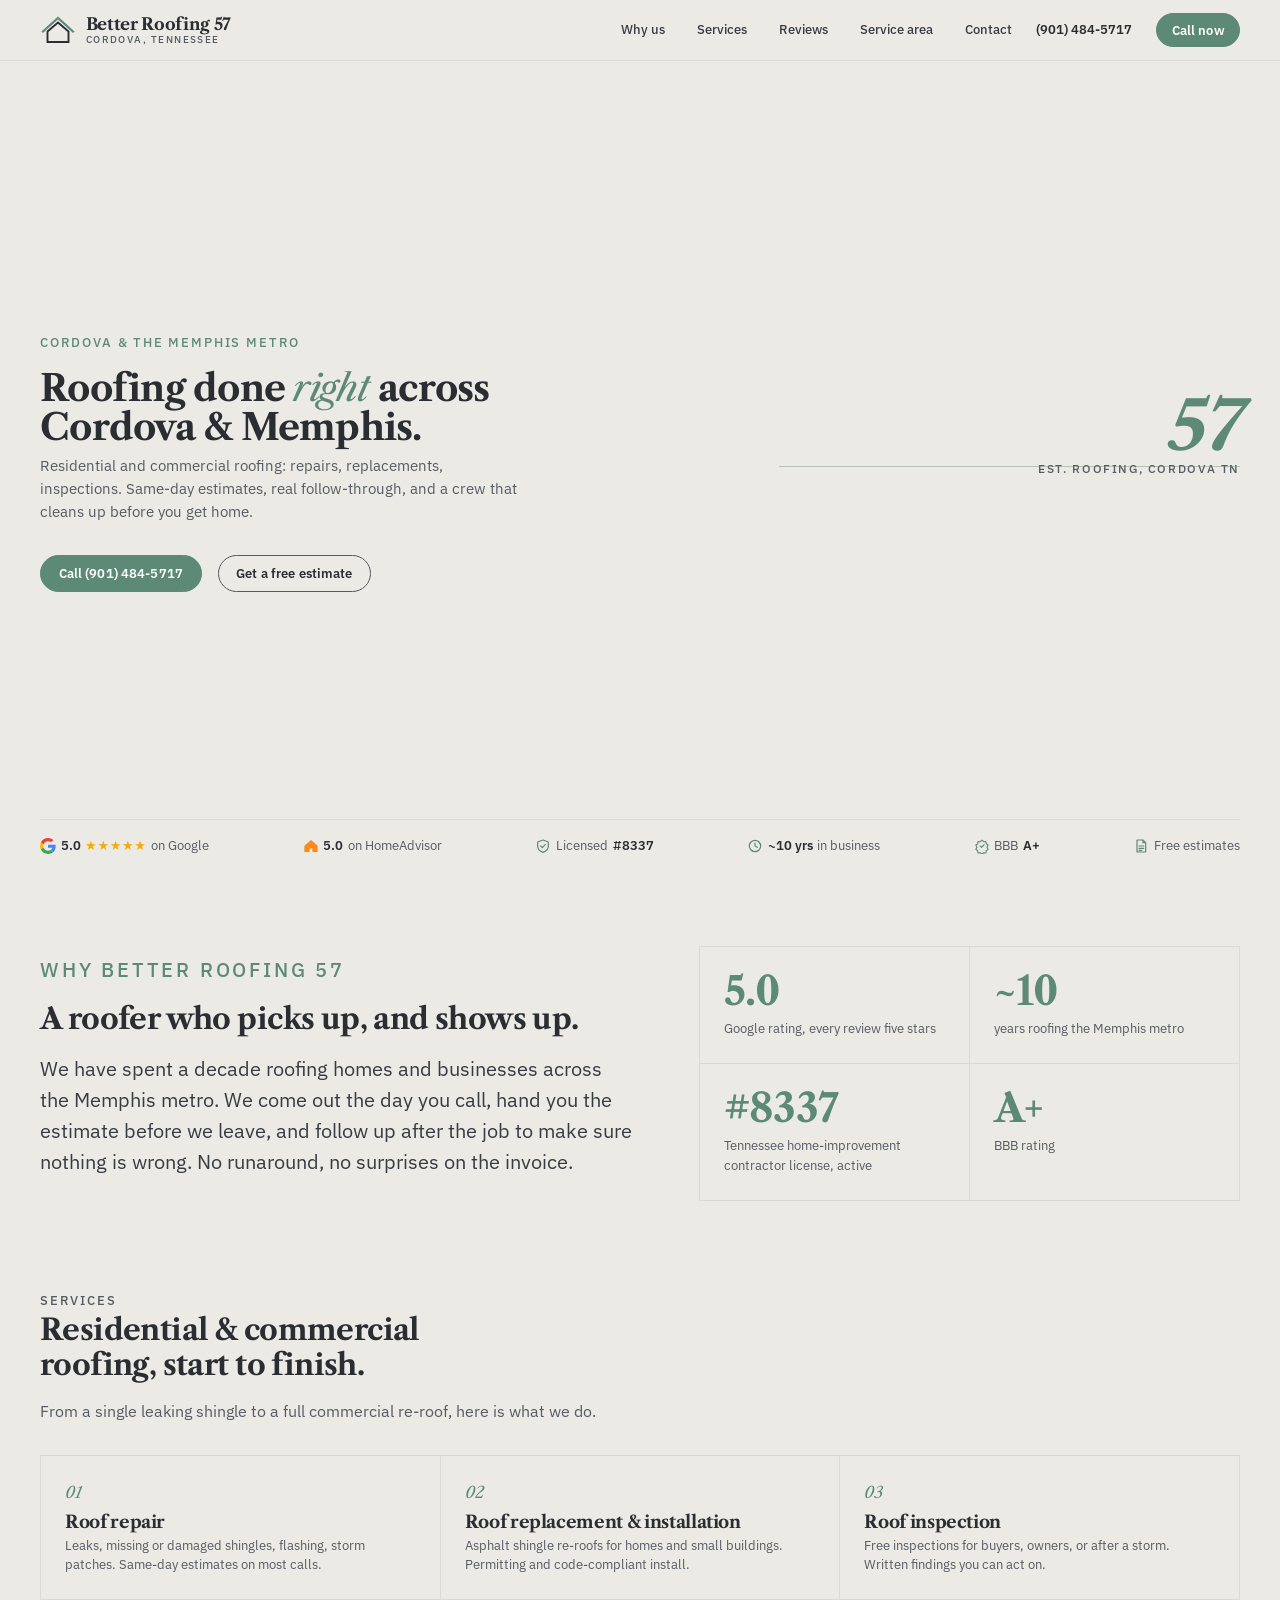
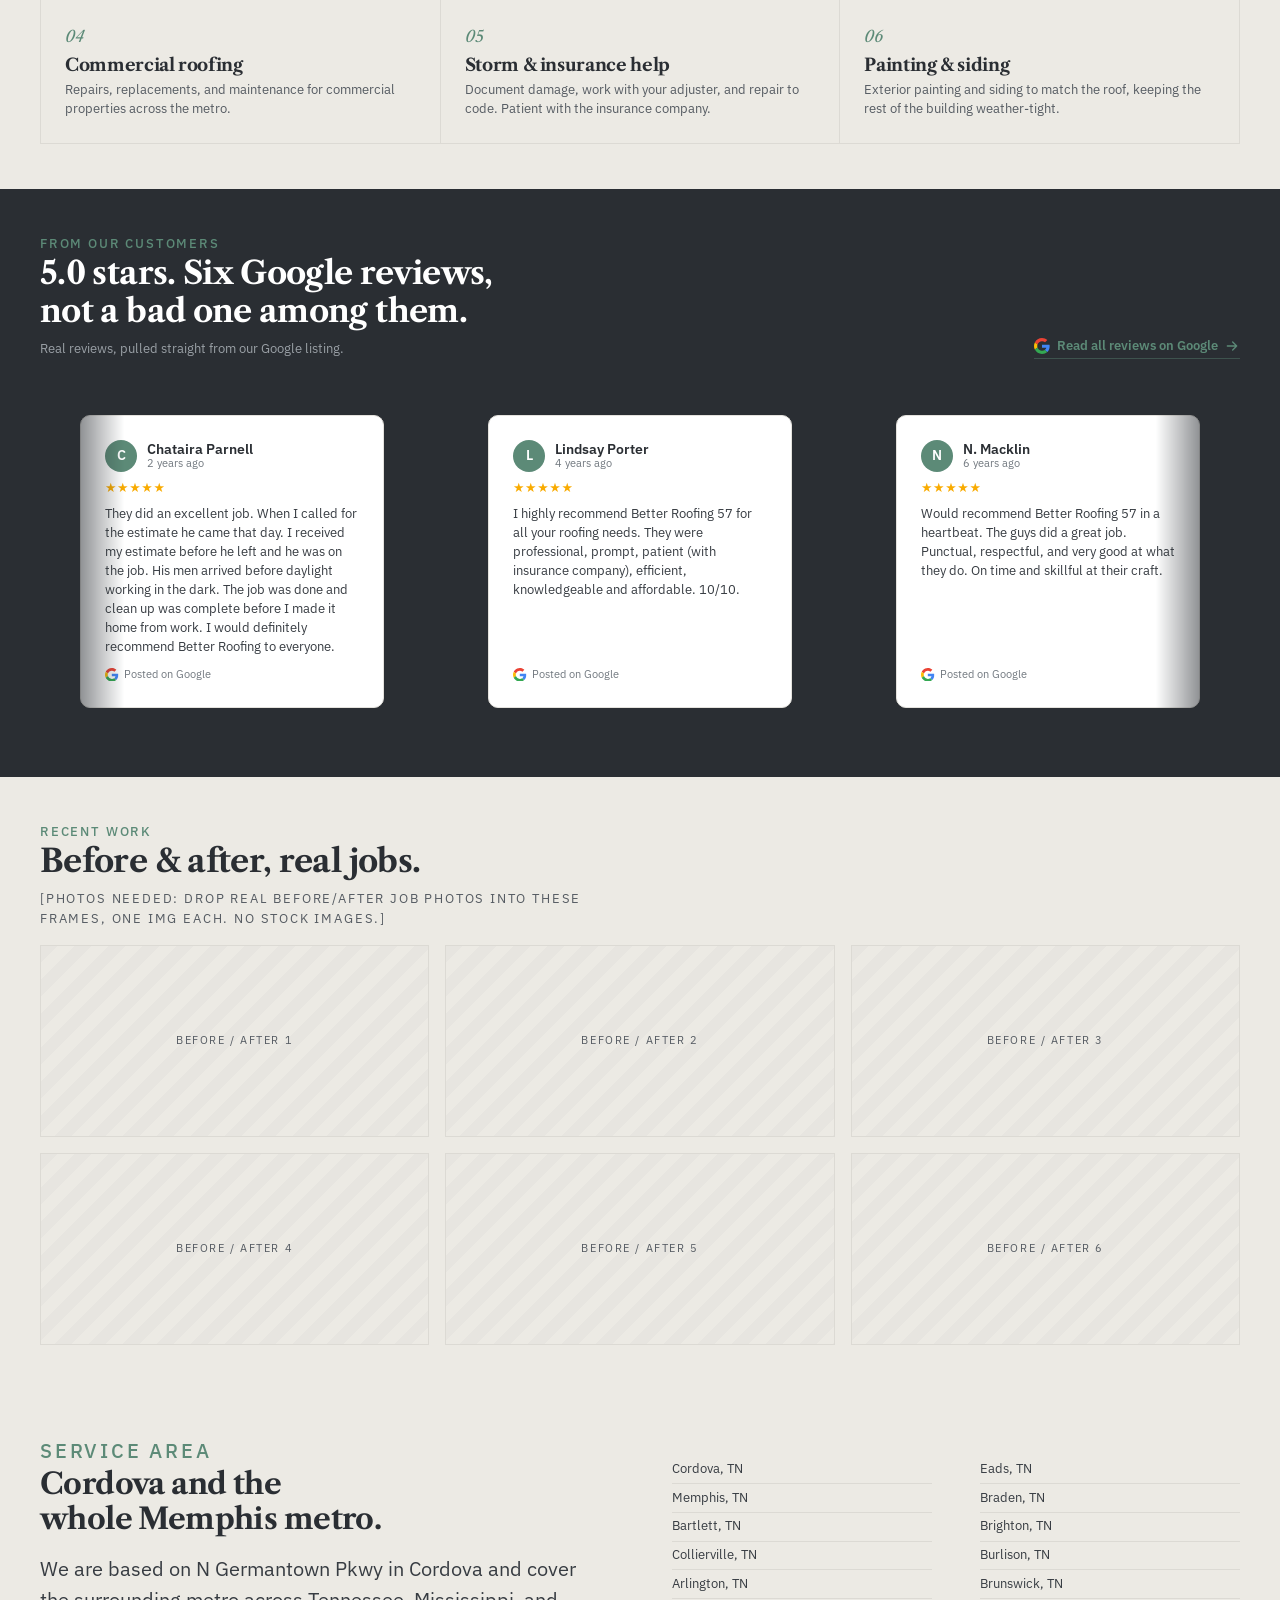
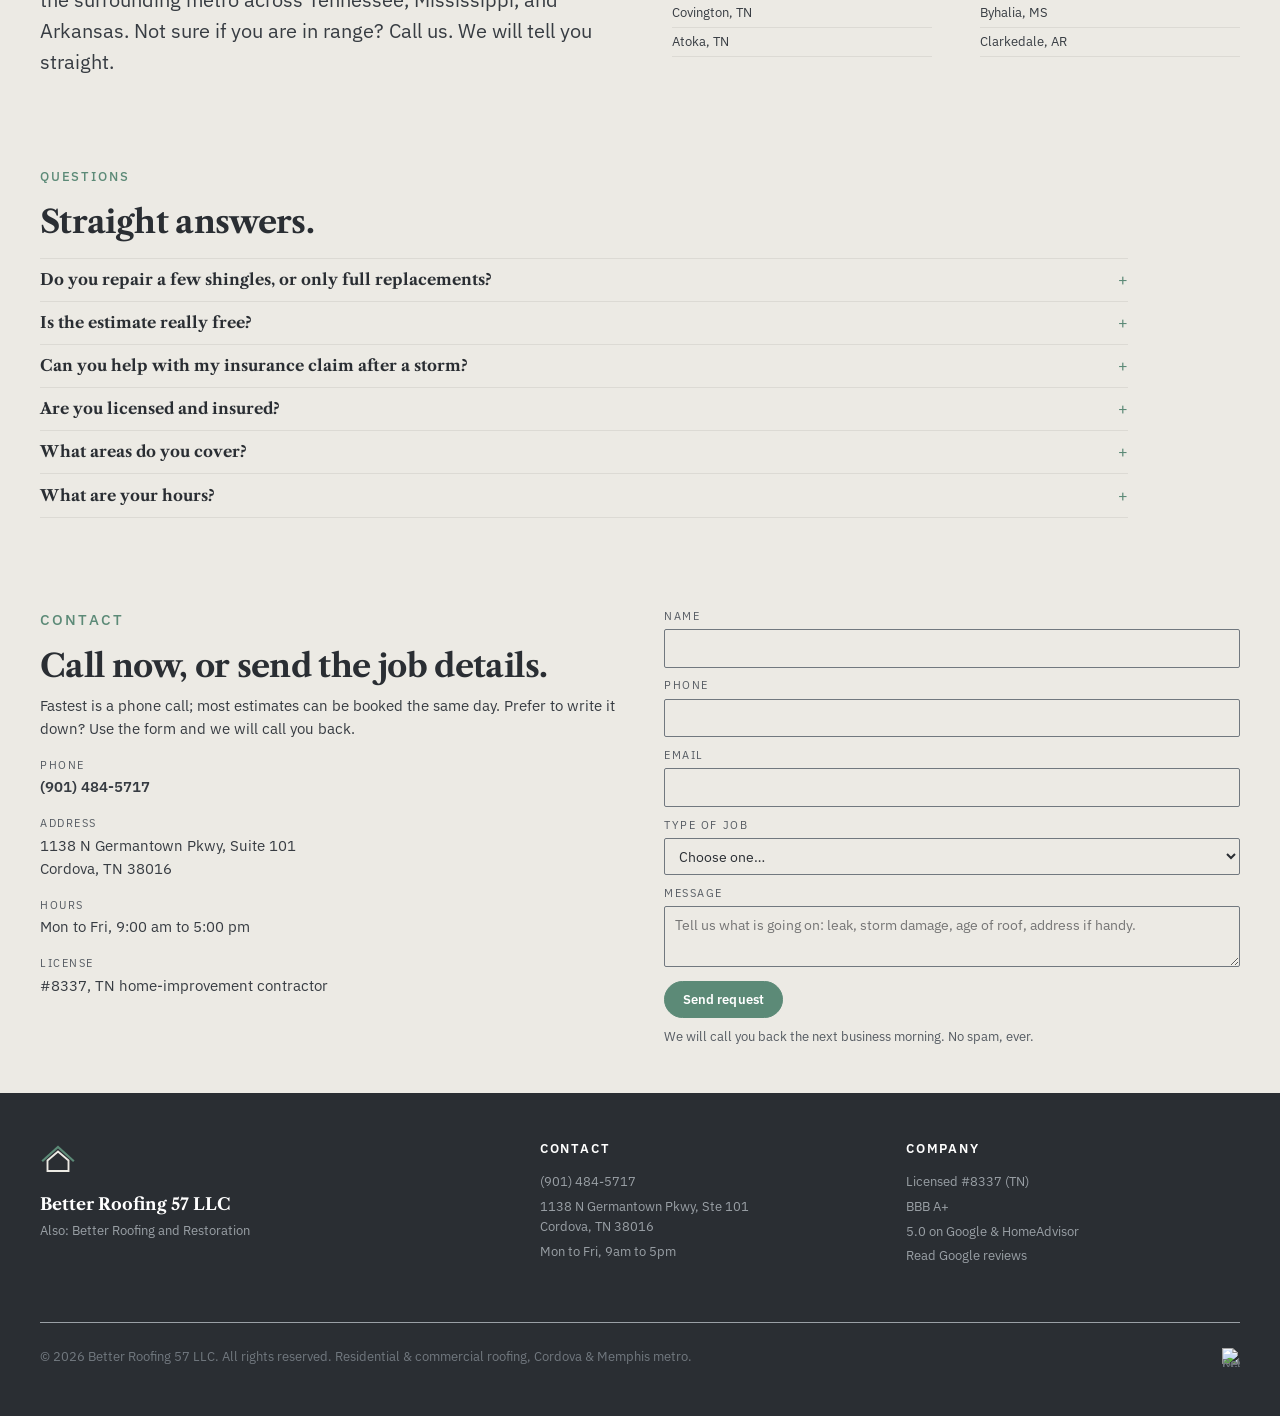
==== commit b3b9715e: "Add HomeAdvisor + bespoke icons to hero trust strip HomeAdvisor house mark (brand orange) beside the" ====
--- a/index.html
+++ b/index.html
@@ -86,6 +86,24 @@
       <path d="M24 6 L44 23 L44 42 L4 42 L4 23 Z" fill="#FB8B1E"/>
       <path d="M20 42 L20 32 L28 32 L28 42 Z" fill="#fff"/>
     </symbol>
+    <!-- Bespoke line marks for the remaining trust items (currentColor, match the accent) -->
+    <symbol id="ic-shield" viewBox="0 0 24 24">
+      <path d="M12 3 L20 6 V12 C20 16.5 16.5 20 12 21.5 C7.5 20 4 16.5 4 12 V6 Z" fill="none" stroke="currentColor" stroke-width="1.8" stroke-linejoin="round"/>
+      <path d="M8.5 12 L11 14.5 L15.5 9.5" fill="none" stroke="currentColor" stroke-width="1.8" stroke-linecap="round" stroke-linejoin="round"/>
+    </symbol>
+    <symbol id="ic-clock" viewBox="0 0 24 24">
+      <circle cx="12" cy="12" r="8.5" fill="none" stroke="currentColor" stroke-width="1.8"/>
+      <path d="M12 7.5 V12 L15.5 14" fill="none" stroke="currentColor" stroke-width="1.8" stroke-linecap="round" stroke-linejoin="round"/>
+    </symbol>
+    <symbol id="ic-badge" viewBox="0 0 24 24">
+      <path d="M12 2.5 L14.8 5 L18.5 4.6 L18.9 8.3 L22 10.5 L20.2 14 L22 17.5 L18.9 19.7 L18.5 23.4 L14.8 23 L12 25.5 L9.2 23 L5.5 23.4 L5.1 19.7 L2 17.5 L3.8 14 L2 10.5 L5.1 8.3 L5.5 4.6 L9.2 5 Z" fill="none" stroke="currentColor" stroke-width="1.8" stroke-linejoin="round" transform="scale(0.92) translate(1,1)"/>
+      <path d="M9 12 L11.3 14.3 L15.5 10" fill="none" stroke="currentColor" stroke-width="1.8" stroke-linecap="round" stroke-linejoin="round" transform="scale(0.92) translate(1,1)"/>
+    </symbol>
+    <symbol id="ic-doc" viewBox="0 0 24 24">
+      <path d="M6 3 H15 L19 7 V21 H6 Z" fill="none" stroke="currentColor" stroke-width="1.8" stroke-linejoin="round"/>
+      <path d="M15 3 V7 H19" fill="none" stroke="currentColor" stroke-width="1.8" stroke-linejoin="round"/>
+      <path d="M9 12 H16 M9 15.5 H16 M9 18.5 H13" fill="none" stroke="currentColor" stroke-width="1.8" stroke-linecap="round"/>
+    </symbol>
   </svg>
 
   <!-- ============================================================
@@ -140,12 +158,12 @@
 
         <!-- Trust strip folded into hero bottom -->
         <div class="truststrip">
-          <span class="truststrip__item"><svg viewBox="0 0 48 48" style="width:1rem" aria-hidden="true"><use href="#g-logo"/></svg> <b>5.0</b> <span class="truststrip__star">★★★★★</span> on Google</span>
-          <span class="truststrip__item"><svg viewBox="0 0 48 48" style="width:1rem" aria-hidden="true"><use href="#ha-logo"/></svg> <b>5.0</b> on HomeAdvisor</span>
-          <span class="truststrip__item">Licensed <b>#8337</b></span>
-          <span class="truststrip__item"><b>~10 yrs</b> in business</span>
-          <span class="truststrip__item">BBB <b>A+</b></span>
-          <span class="truststrip__item">Free estimates</span>
+          <span class="truststrip__item"><svg class="truststrip__ic" viewBox="0 0 48 48" aria-hidden="true"><use href="#g-logo"/></svg> <b>5.0</b> <span class="truststrip__star">★★★★★</span> on Google</span>
+          <span class="truststrip__item"><svg class="truststrip__ic" viewBox="0 0 48 48" aria-hidden="true"><use href="#ha-logo"/></svg> <b>5.0</b> on HomeAdvisor</span>
+          <span class="truststrip__item"><svg class="truststrip__ic" viewBox="0 0 24 24" aria-hidden="true"><use href="#ic-shield"/></svg> Licensed <b>#8337</b></span>
+          <span class="truststrip__item"><svg class="truststrip__ic" viewBox="0 0 24 24" aria-hidden="true"><use href="#ic-clock"/></svg> <b>~10 yrs</b> in business</span>
+          <span class="truststrip__item"><svg class="truststrip__ic" viewBox="0 0 24 24" aria-hidden="true"><use href="#ic-badge"/></svg> BBB <b>A+</b></span>
+          <span class="truststrip__item"><svg class="truststrip__ic" viewBox="0 0 24 24" aria-hidden="true"><use href="#ic-doc"/></svg> Free estimates</span>
         </div>
       </div>
     </section>
--- a/styles/styles.css
+++ b/styles/styles.css
@@ -238,6 +238,7 @@
 .truststrip__item { display: inline-flex; align-items: center; gap: 0.35em; justify-content: center; }
 .truststrip__item b { color: var(--ink-strong); font-weight: 600; }
 .truststrip__star { color: var(--gold); letter-spacing: 0.05em; }
+.truststrip__ic { width: 1rem; height: 1rem; color: var(--accent); flex: 0 0 auto; }
 
 /* ============================================================
    Trust / Why-us, asymmetric, no 3 equal stock-icon cards
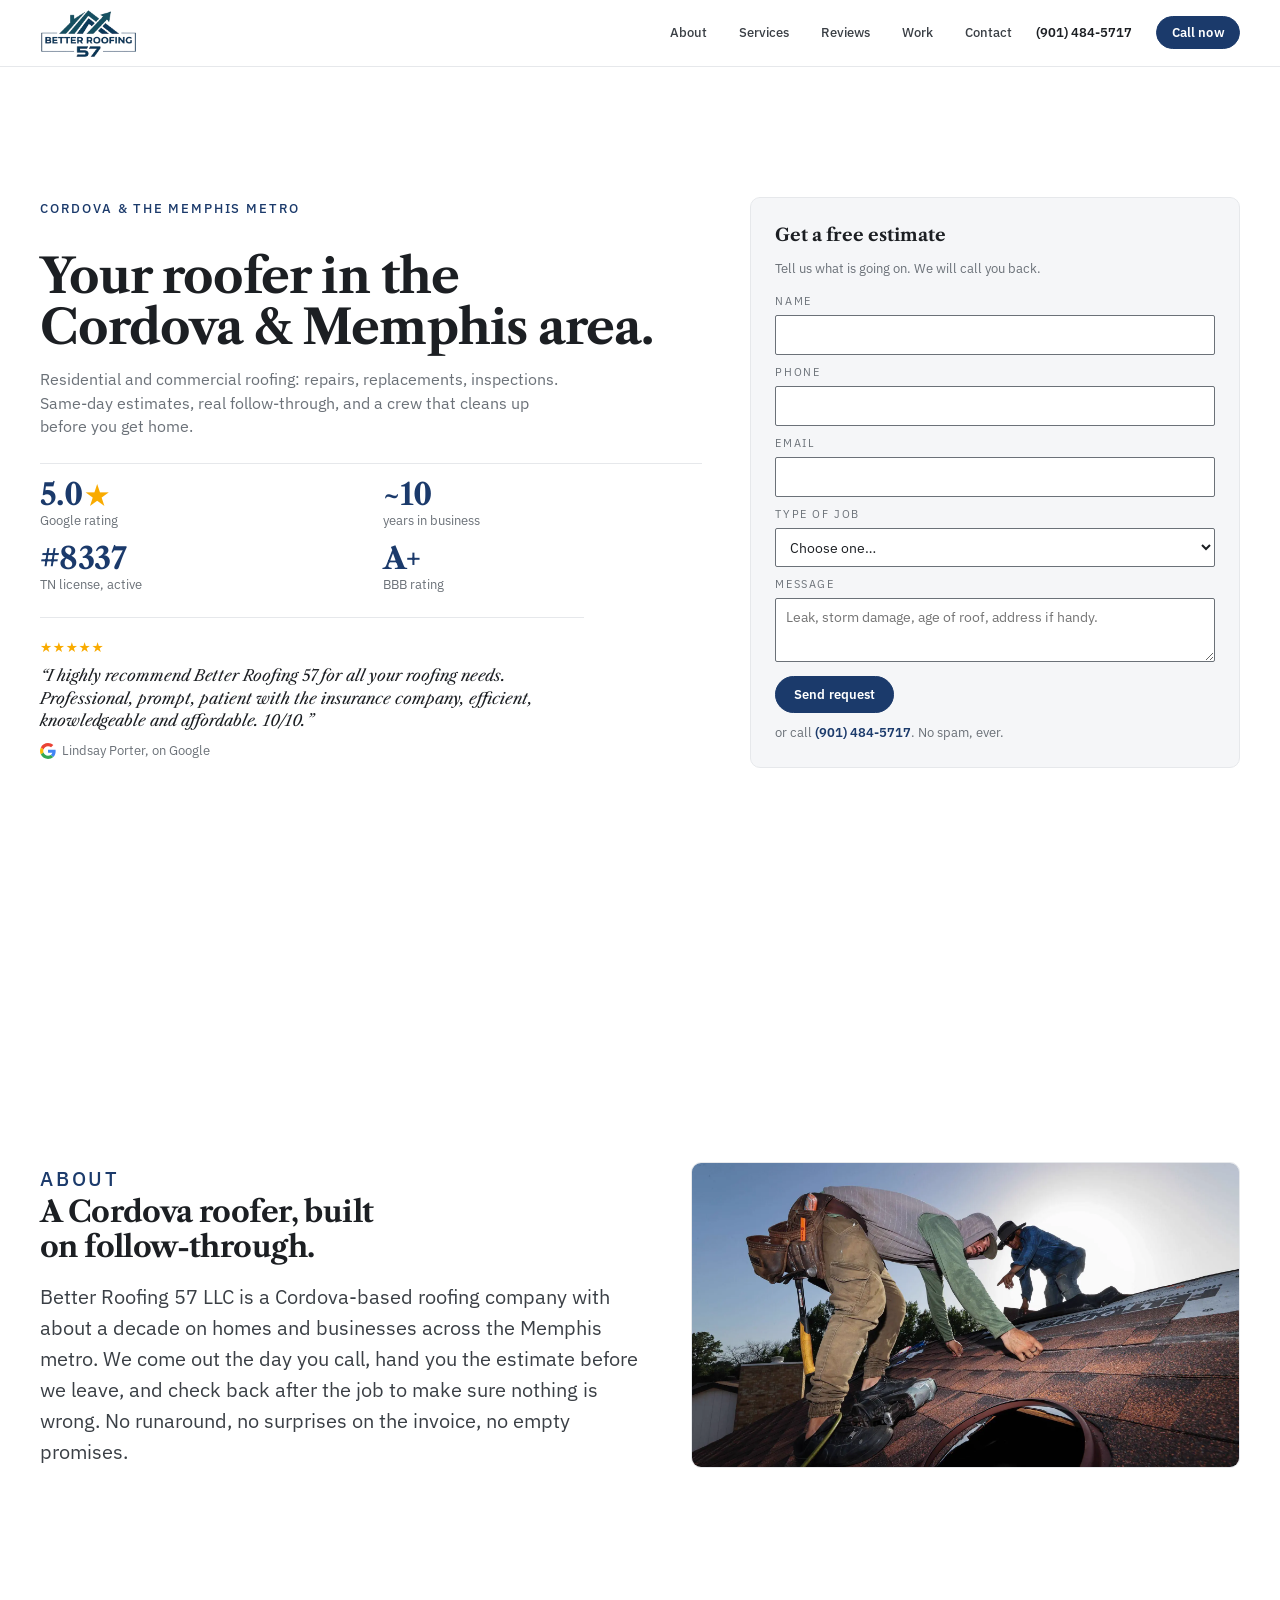
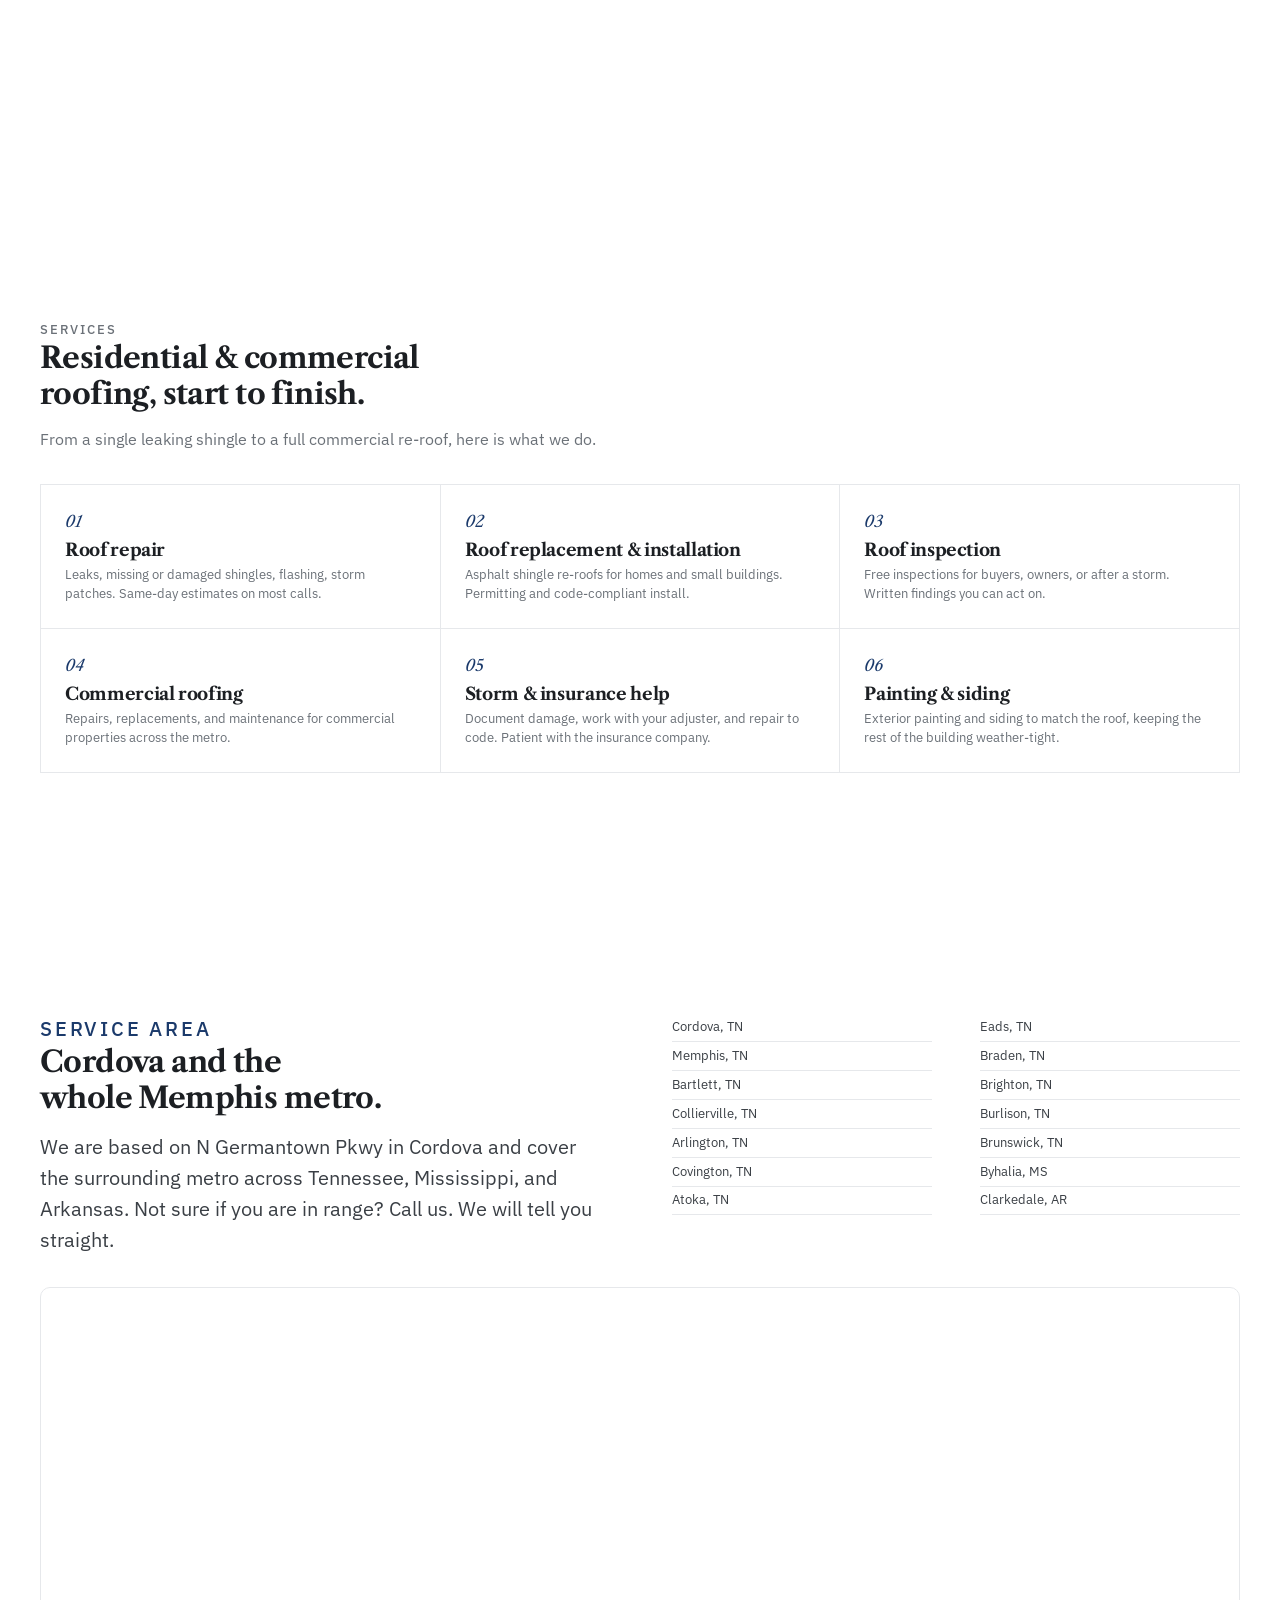
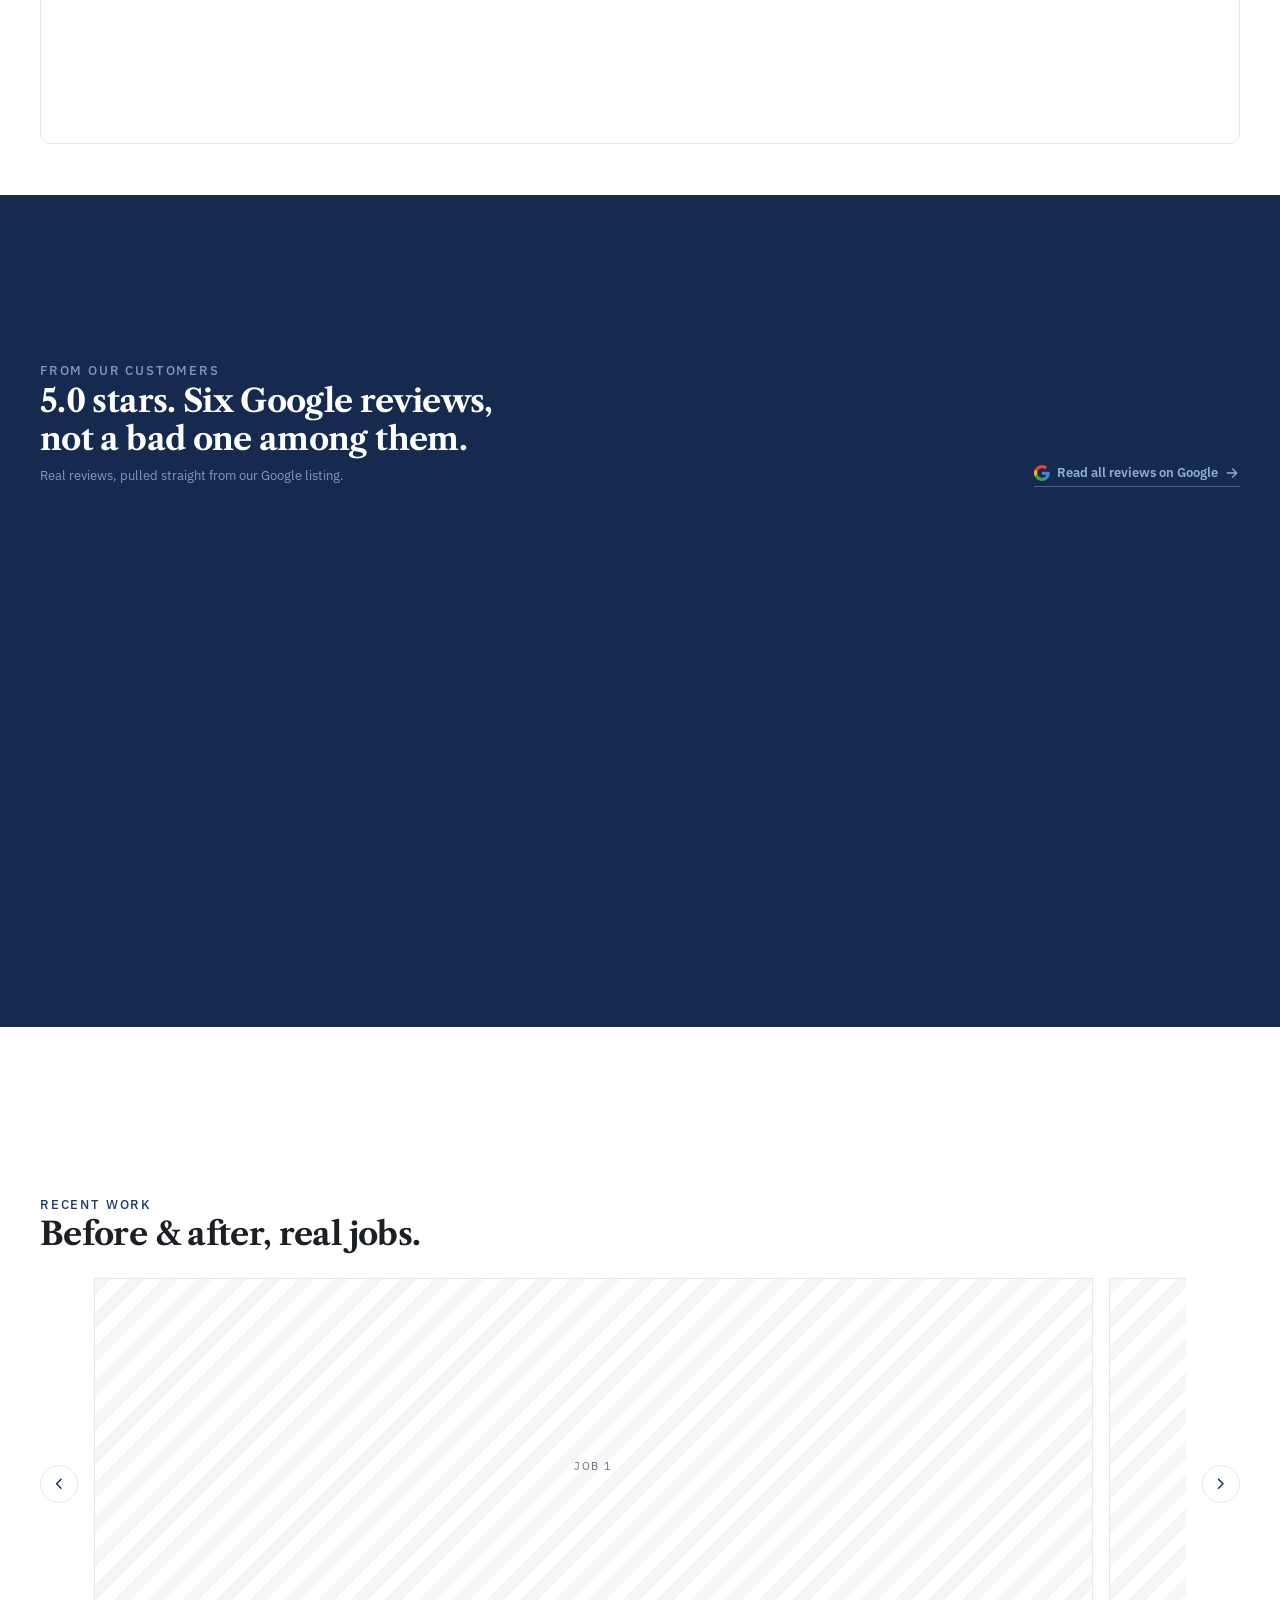
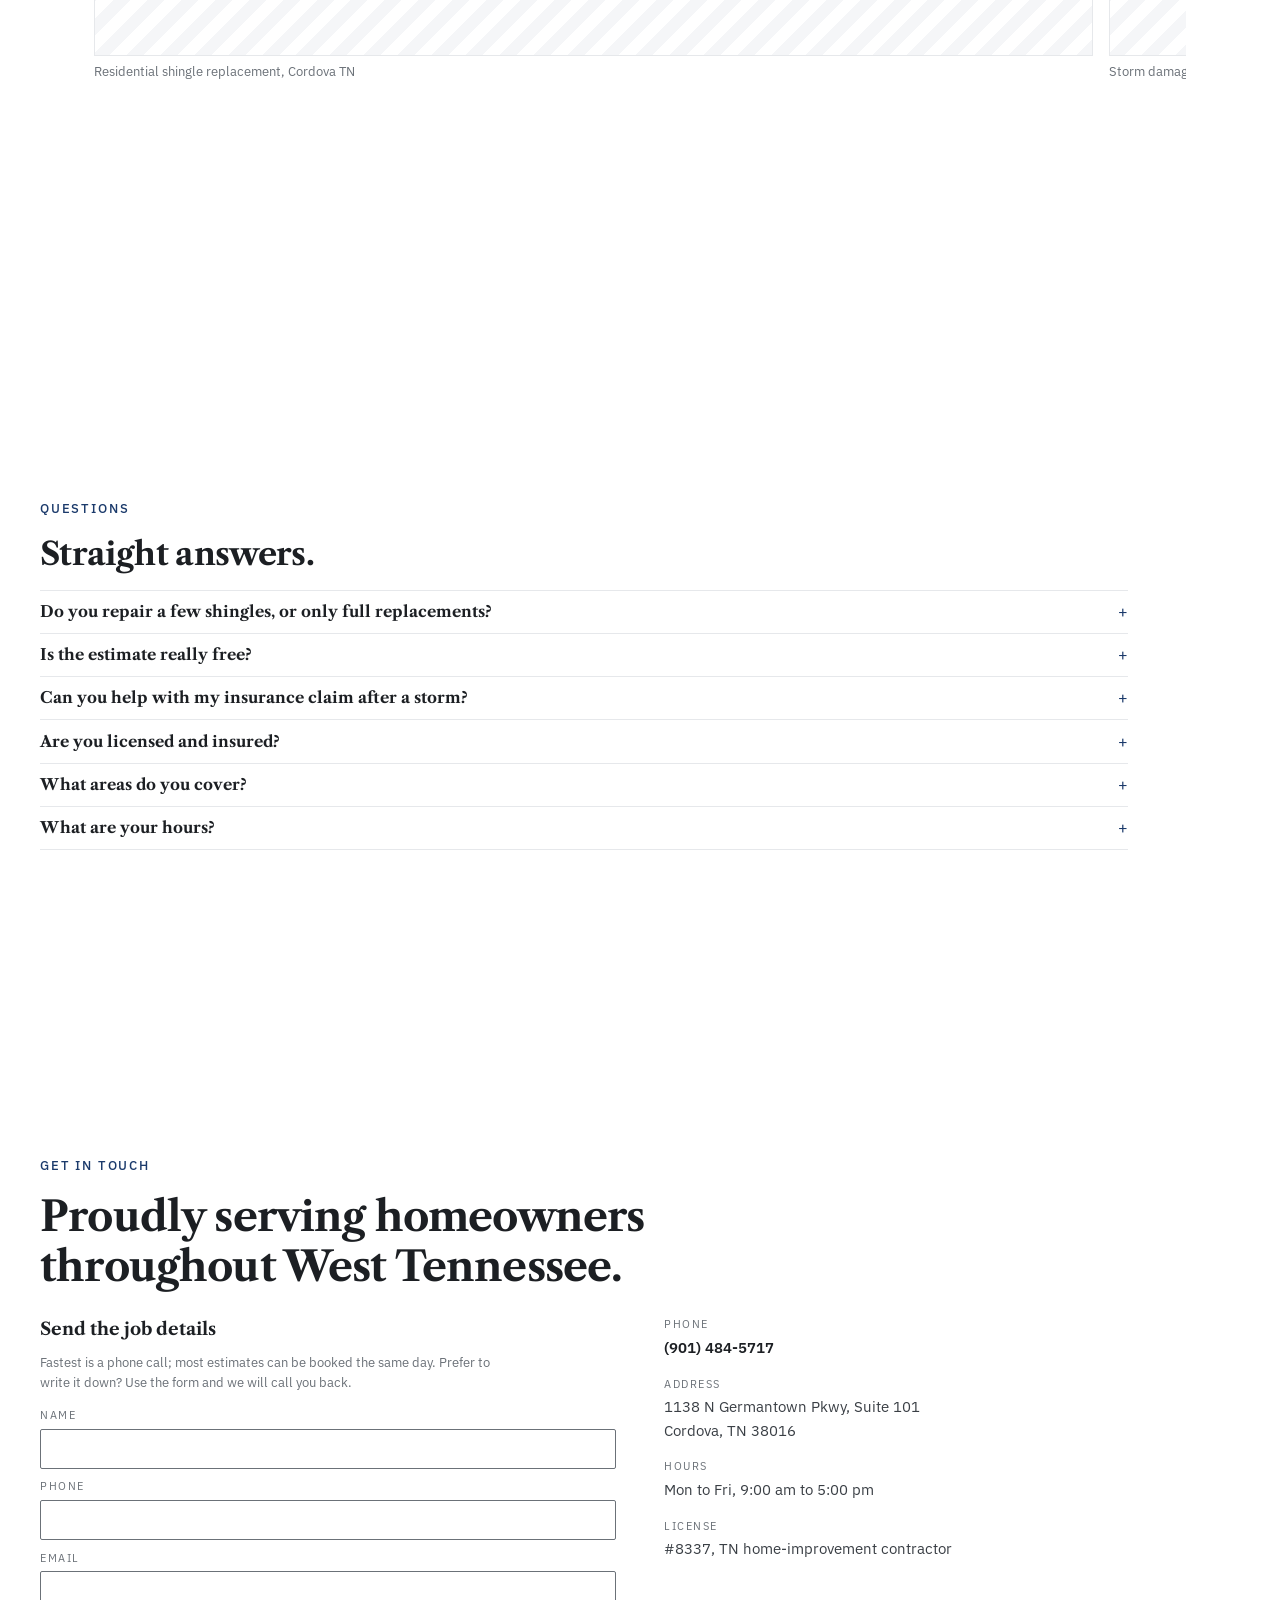
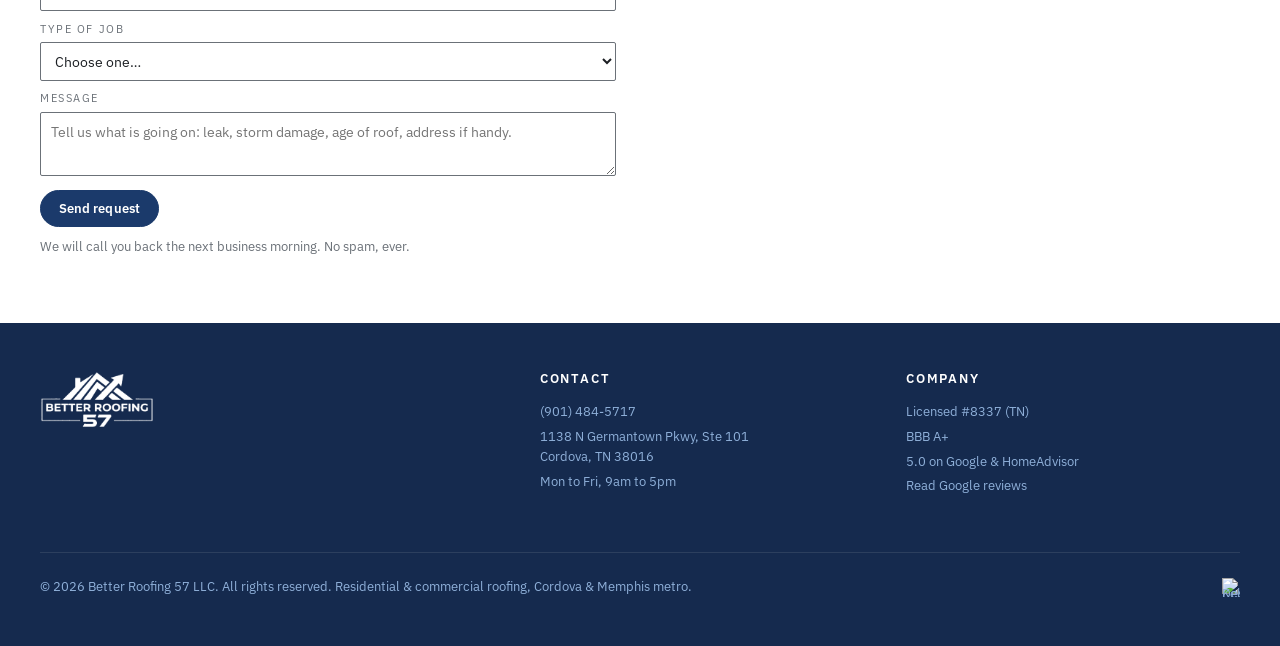
==== commit b40d1ccf: "Restructure site to Francisco's-style layout with form-in-hero - Rebuild hero as split layout: value" ====
--- a/index.html
+++ b/index.html
@@ -5,7 +5,9 @@
   <meta name="viewport" content="width=device-width, initial-scale=1, viewport-fit=cover" />
   <title>Better Roofing 57. Roofing Contractor in Cordova, TN.</title>
   <meta name="description" content="Better Roofing 57 LLC. Residential and commercial roofing in Cordova, TN and the Memphis metro. Roof repair, replacement, inspections. 5.0-star rated, licensed, free estimates. Call (901) 484-5717." />
-  <meta name="theme-color" content="#373c42" />
+  <meta name="theme-color" content="#1b3a6b" />
+  <link rel="icon" type="image/png" href="assets/images/better-roofing-57-favicon.png" />
+  <link rel="apple-touch-icon" sizes="180x180" href="assets/images/apple-touch-icon-180x180.png" />
   <link rel="preconnect" href="https://fonts.googleapis.com" />
   <link rel="preconnect" href="https://fonts.gstatic.com" crossorigin />
   <!-- Paired display + body: Libre Caslon Text (display) + IBM Plex Sans (body). No Inter/Geist. -->
@@ -69,12 +71,8 @@
 </head>
 <body>
 
-  <!-- Reusable marks: bespoke roofline + the official 4-color Google G -->
+  <!-- Reusable marks: the official 4-color Google G + line icons -->
   <svg width="0" height="0" style="position:absolute" aria-hidden="true" focusable="false">
-    <symbol id="roofline" viewBox="0 0 48 48">
-      <path d="M4 26 L24 8 L44 26" fill="none" stroke="#5c8a77" stroke-width="3" stroke-linecap="square" stroke-linejoin="miter"/>
-      <path d="M10 26 L24 14 L38 26 L38 40 L10 40 Z" fill="none" stroke="currentColor" stroke-width="2.5" stroke-linejoin="miter"/>
-    </symbol>
     <symbol id="g-logo" viewBox="0 0 48 48">
       <path fill="#EA4335" d="M24 9.5c3.54 0 6.71 1.22 9.21 3.6l6.85-6.85C35.9 2.38 30.47 0 24 0 14.62 0 6.51 5.38 2.56 13.22l7.98 6.19C12.43 13.72 17.74 9.5 24 9.5z"/>
       <path fill="#4285F4" d="M46.98 24.55c0-1.57-.15-3.09-.38-4.55H24v9.02h12.94c-.58 2.96-2.26 5.48-4.78 7.18l7.73 6c4.51-4.18 7.09-10.36 7.09-17.65z"/>
@@ -86,7 +84,7 @@
       <path d="M24 6 L44 23 L44 42 L4 42 L4 23 Z" fill="#FB8B1E"/>
       <path d="M20 42 L20 32 L28 32 L28 42 Z" fill="#fff"/>
     </symbol>
-    <!-- Bespoke line marks for the remaining trust items (currentColor, match the accent) -->
+    <!-- Bespoke line marks for stats / trust (currentColor, match the accent) -->
     <symbol id="ic-shield" viewBox="0 0 24 24">
       <path d="M12 3 L20 6 V12 C20 16.5 16.5 20 12 21.5 C7.5 20 4 16.5 4 12 V6 Z" fill="none" stroke="currentColor" stroke-width="1.8" stroke-linejoin="round"/>
       <path d="M8.5 12 L11 14.5 L15.5 9.5" fill="none" stroke="currentColor" stroke-width="1.8" stroke-linecap="round" stroke-linejoin="round"/>
@@ -112,17 +110,14 @@
   <header class="site-head">
     <div class="site-head__inner">
       <a class="brand" href="#top" aria-label="Better Roofing 57, home">
-        <svg viewBox="0 0 48 48" aria-hidden="true" focusable="false" style="color:var(--ink-strong)">
-          <use href="#roofline" />
-        </svg>
-        <span class="brand__name">Better Roofing 57<span>Cordova, Tennessee</span></span>
+        <img class="brand__logo" src="assets/images/better-roofing-57-logo.webp" alt="Better Roofing 57" />
       </a>
       <nav class="nav" aria-label="Primary">
         <div class="nav__links">
-          <a href="#trust">Why us</a>
+          <a href="#about">About</a>
           <a href="#services">Services</a>
           <a href="#reviews">Reviews</a>
-          <a href="#area">Service area</a>
+          <a href="#work">Work</a>
           <a href="#contact">Contact</a>
         </div>
         <a class="nav__phone tel" href="tel:+19014845717">(901) 484-5717</a>
@@ -134,69 +129,100 @@
   <main id="top">
 
     <!-- ============================================================
-         Hero, asymmetric, the 57 as signature. Full screen.
+         Hero, split: value + stats + review on the left, form on the right.
+         Full screen.
          ============================================================ -->
     <section class="hero" id="hero">
+      <div class="shell hero__shell">
+        <div class="hero__left">
+          <p class="label">Cordova & the Memphis metro</p>
+          <h1 class="hero__title">Your roofer in the Cordova &amp; Memphis area.</h1>
+          <p class="hero__sub">Residential and commercial roofing: repairs, replacements, inspections. Same-day estimates, real follow-through, and a crew that cleans up before you get home.</p>
+
+          <ul class="herostats" aria-label="At a glance">
+            <li class="herostat">
+              <span class="herostat__num">5.0<i>★</i></span>
+              <span class="herostat__lbl">Google rating</span>
+            </li>
+            <li class="herostat">
+              <span class="herostat__num">~10</span>
+              <span class="herostat__lbl">years in business</span>
+            </li>
+            <li class="herostat">
+              <span class="herostat__num">#8337</span>
+              <span class="herostat__lbl">TN license, active</span>
+            </li>
+            <li class="herostat">
+              <span class="herostat__num">A+</span>
+              <span class="herostat__lbl">BBB rating</span>
+            </li>
+          </ul>
+
+          <figure class="heroquote">
+            <span class="heroquote__stars" aria-label="5 out of 5 stars">★★★★★</span>
+            <blockquote>“I highly recommend Better Roofing 57 for all your roofing needs. Professional, prompt, patient with the insurance company, efficient, knowledgeable and affordable. 10/10.”</blockquote>
+            <figcaption><svg viewBox="0 0 48 48" aria-hidden="true"><use href="#g-logo"/></svg> Lindsay Porter, on Google</figcaption>
+          </figure>
+        </div>
+
+        <aside class="hero__right" aria-label="Request a free estimate">
+          <form class="form form--card" id="hero-form" data-estimate novalidate>
+            <input type="hidden" name="access_key" value="REPLACE_WITH_CLIENT_FORM_KEY" />
+            <input type="hidden" name="subject" value="New estimate request from betterroofing57.com (hero)" />
+            <input type="hidden" name="from_name" value="betterroofing57.com" />
+            <input type="checkbox" name="_botcheck" style="display:none" tabindex="-1" autocomplete="off" />
+
+            <p class="form__title">Get a free estimate</p>
+            <p class="form__hint">Tell us what is going on. We will call you back.</p>
+
+            <div class="field">
+              <label for="h-name">Name</label>
+              <input id="h-name" name="name" type="text" autocomplete="name" required />
+            </div>
+            <div class="field">
+              <label for="h-phone">Phone</label>
+              <input id="h-phone" name="phone" type="tel" autocomplete="tel" required />
+            </div>
+            <div class="field">
+              <label for="h-email">Email</label>
+              <input id="h-email" name="email" type="email" autocomplete="email" />
+            </div>
+            <div class="field">
+              <label for="h-type">Type of job</label>
+              <select id="h-type" name="job_type" required>
+                <option value="" disabled selected>Choose one…</option>
+                <option value="repair">Repair</option>
+                <option value="replacement">Replacement / installation</option>
+                <option value="inspection">Inspection</option>
+                <option value="commercial">Commercial</option>
+              </select>
+            </div>
+            <div class="field">
+              <label for="h-msg">Message</label>
+              <textarea id="h-msg" name="message" placeholder="Leak, storm damage, age of roof, address if handy."></textarea>
+            </div>
+            <button class="btn form__submit" type="submit">Send request</button>
+            <p class="form__note">or call <a class="tel" href="tel:+19014845717">(901) 484-5717</a>. No spam, ever.</p>
+            <p class="form__sent" id="hero-form-sent" hidden>Thanks, request received. We will be in touch shortly.</p>
+          </form>
+        </aside>
+      </div>
+    </section>
+
+    <!-- ============================================================
+         About, one quick paragraph. Full screen, deliberate whitespace.
+         ============================================================ -->
+    <section id="about">
       <div class="shell">
-        <div class="hero__main">
-          <div class="hero__grid">
-            <div class="hero__lede">
-              <p class="label">Cordova & the Memphis metro</p>
-              <h1 class="hero__title">Roofing done <em>right</em> across Cordova & Memphis.</h1>
-              <p class="hero__sub">Residential and commercial roofing: repairs, replacements, inspections. Same-day estimates, real follow-through, and a crew that cleans up before you get home.</p>
-            </div>
-            <div>
-              <div class="hero__57" aria-hidden="true">57<small>Est. roofing, Cordova TN</small></div>
-            </div>
-          </div>
-
-          <div class="hero__ctas">
-            <a class="btn" href="tel:+19014845717">Call (901) 484-5717</a>
-            <a class="btn btn--ghost" href="#contact">Get a free estimate</a>
-          </div>
-        </div>
-
-        <!-- Trust strip folded into hero bottom -->
-        <div class="truststrip">
-          <span class="truststrip__item"><svg class="truststrip__ic" viewBox="0 0 48 48" aria-hidden="true"><use href="#g-logo"/></svg> <b>5.0</b> <span class="truststrip__star">★★★★★</span> on Google</span>
-          <span class="truststrip__item"><svg class="truststrip__ic" viewBox="0 0 48 48" aria-hidden="true"><use href="#ha-logo"/></svg> <b>5.0</b> on HomeAdvisor</span>
-          <span class="truststrip__item"><svg class="truststrip__ic" viewBox="0 0 24 24" aria-hidden="true"><use href="#ic-shield"/></svg> Licensed <b>#8337</b></span>
-          <span class="truststrip__item"><svg class="truststrip__ic" viewBox="0 0 24 24" aria-hidden="true"><use href="#ic-clock"/></svg> <b>~10 yrs</b> in business</span>
-          <span class="truststrip__item"><svg class="truststrip__ic" viewBox="0 0 24 24" aria-hidden="true"><use href="#ic-badge"/></svg> BBB <b>A+</b></span>
-          <span class="truststrip__item"><svg class="truststrip__ic" viewBox="0 0 24 24" aria-hidden="true"><use href="#ic-doc"/></svg> Free estimates</span>
-        </div>
-      </div>
-    </section>
-
-    <!-- ============================================================
-         Trust / Why-us. Full screen.
-         ============================================================ -->
-    <section id="trust">
-      <div class="shell">
-        <div class="trust__grid">
-          <div class="trust__lead measure">
-            <p class="label">Why Better Roofing 57</p>
-            <h2>A roofer who picks up, and shows up.</h2>
-            <p>We have spent a decade roofing homes and businesses across the Memphis metro. We come out the day you call, hand you the estimate before we leave, and follow up after the job to make sure nothing is wrong. No runaround, no surprises on the invoice.</p>
-          </div>
-          <div class="trust__facts">
-            <div class="fact">
-              <div class="fact__num">5.0</div>
-              <div class="fact__label">Google rating, every review five stars</div>
-            </div>
-            <div class="fact">
-              <div class="fact__num">~10</div>
-              <div class="fact__label">years roofing the Memphis metro</div>
-            </div>
-            <div class="fact">
-              <div class="fact__num">#8337</div>
-              <div class="fact__label">Tennessee home-improvement contractor license, active</div>
-            </div>
-            <div class="fact">
-              <div class="fact__num">A+</div>
-              <div class="fact__label">BBB rating</div>
-            </div>
-          </div>
+        <div class="about">
+          <div class="about__text measure">
+            <p class="label">About</p>
+            <h2>A Cordova roofer, built on follow-through.</h2>
+            <p>Better Roofing 57 LLC is a Cordova-based roofing company with about a decade on homes and businesses across the Memphis metro. We come out the day you call, hand you the estimate before we leave, and check back after the job to make sure nothing is wrong. No runaround, no surprises on the invoice, no empty promises.</p>
+          </div>
+          <figure class="about__fig">
+            <img class="about__img" src="assets/images/roofing.webp" alt="Asphalt shingle roof in the Memphis metro" loading="lazy" decoding="async" />
+          </figure>
         </div>
       </div>
     </section>
@@ -248,141 +274,6 @@
     </section>
 
     <!-- ============================================================
-         Reviews, scrolling Google-style cards. Full screen, dark.
-         ============================================================ -->
-    <section id="reviews" class="section--ink">
-      <div class="shell">
-        <div class="reviews__head">
-          <div class="reviews__head-text measure">
-            <p class="label">From our customers</p>
-            <h2>5.0 stars. Six Google reviews, not a bad one among them.</h2>
-            <p>Real reviews, pulled straight from our Google listing.</p>
-          </div>
-          <a class="reviews-link" href="https://search.google.com/local/reviews?placeid=ChIJpxt98Ticf4gRgt0LvuG6O_E" target="_blank" rel="noopener">
-            <svg viewBox="0 0 48 48" aria-hidden="true"><use href="#g-logo"/></svg> Read all reviews on Google
-            <svg class="reviews-link__arrow" viewBox="0 0 24 24" aria-hidden="true" fill="none" stroke="currentColor" stroke-width="2" stroke-linecap="round" stroke-linejoin="round"><path d="M5 12h14M13 6l6 6-6 6"/></svg>
-          </a>
-        </div>
-
-        <div class="marquee" aria-label="Customer reviews from Google">
-          <div class="marquee__track">
-            <!-- Cards rendered once, then duplicated for a seamless loop. -->
-            <figure class="gcard">
-              <div class="gcard__top">
-                <span class="gcard__avatar">C</span>
-                <span class="gcard__who">
-                  <span class="gcard__name">Chataira Parnell</span>
-                  <span class="gcard__when">2 years ago</span>
-                </span>
-              </div>
-              <span class="gcard__stars" aria-label="5 out of 5 stars">★★★★★</span>
-              <blockquote class="gcard__text">They did an excellent job. When I called for the estimate he came that day. I received my estimate before he left and he was on the job. His men arrived before daylight working in the dark. The job was done and clean up was complete before I made it home from work. I would definitely recommend Better Roofing to everyone.</blockquote>
-              <figcaption class="gcard__foot"><svg viewBox="0 0 48 48" aria-hidden="true"><use href="#g-logo"/></svg> Posted on Google</figcaption>
-            </figure>
-
-            <figure class="gcard">
-              <div class="gcard__top">
-                <span class="gcard__avatar">L</span>
-                <span class="gcard__who">
-                  <span class="gcard__name">Lindsay Porter</span>
-                  <span class="gcard__when">4 years ago</span>
-                </span>
-              </div>
-              <span class="gcard__stars" aria-label="5 out of 5 stars">★★★★★</span>
-              <blockquote class="gcard__text">I highly recommend Better Roofing 57 for all your roofing needs. They were professional, prompt, patient (with insurance company), efficient, knowledgeable and affordable. 10/10.</blockquote>
-              <figcaption class="gcard__foot"><svg viewBox="0 0 48 48" aria-hidden="true"><use href="#g-logo"/></svg> Posted on Google</figcaption>
-            </figure>
-
-            <figure class="gcard">
-              <div class="gcard__top">
-                <span class="gcard__avatar">N</span>
-                <span class="gcard__who">
-                  <span class="gcard__name">N. Macklin</span>
-                  <span class="gcard__when">6 years ago</span>
-                </span>
-              </div>
-              <span class="gcard__stars" aria-label="5 out of 5 stars">★★★★★</span>
-              <blockquote class="gcard__text">Would recommend Better Roofing 57 in a heartbeat. The guys did a great job. Punctual, respectful, and very good at what they do. On time and skillful at their craft.</blockquote>
-              <figcaption class="gcard__foot"><svg viewBox="0 0 48 48" aria-hidden="true"><use href="#g-logo"/></svg> Posted on Google</figcaption>
-            </figure>
-
-            <figure class="gcard">
-              <div class="gcard__top">
-                <span class="gcard__avatar">P</span>
-                <span class="gcard__who">
-                  <span class="gcard__name">Pecola Burns</span>
-                  <span class="gcard__when">10 months ago</span>
-                </span>
-              </div>
-              <span class="gcard__stars" aria-label="5 out of 5 stars">★★★★★</span>
-              <blockquote class="gcard__text">Professional, reliable and quick response.</blockquote>
-              <figcaption class="gcard__foot"><svg viewBox="0 0 48 48" aria-hidden="true"><use href="#g-logo"/></svg> Posted on Google</figcaption>
-            </figure>
-
-            <!-- duplicate set for seamless loop -->
-            <figure class="gcard" aria-hidden="true">
-              <div class="gcard__top">
-                <span class="gcard__avatar">C</span>
-                <span class="gcard__who"><span class="gcard__name">Chataira Parnell</span><span class="gcard__when">2 years ago</span></span>
-              </div>
-              <span class="gcard__stars" aria-label="5 out of 5 stars">★★★★★</span>
-              <blockquote class="gcard__text">They did an excellent job. When I called for the estimate he came that day. I received my estimate before he left and he was on the job. His men arrived before daylight working in the dark. The job was done and clean up was complete before I made it home from work. I would definitely recommend Better Roofing to everyone.</blockquote>
-              <figcaption class="gcard__foot"><svg viewBox="0 0 48 48" aria-hidden="true"><use href="#g-logo"/></svg> Posted on Google</figcaption>
-            </figure>
-            <figure class="gcard" aria-hidden="true">
-              <div class="gcard__top">
-                <span class="gcard__avatar">L</span>
-                <span class="gcard__who"><span class="gcard__name">Lindsay Porter</span><span class="gcard__when">4 years ago</span></span>
-              </div>
-              <span class="gcard__stars" aria-label="5 out of 5 stars">★★★★★</span>
-              <blockquote class="gcard__text">I highly recommend Better Roofing 57 for all your roofing needs. They were professional, prompt, patient (with insurance company), efficient, knowledgeable and affordable. 10/10.</blockquote>
-              <figcaption class="gcard__foot"><svg viewBox="0 0 48 48" aria-hidden="true"><use href="#g-logo"/></svg> Posted on Google</figcaption>
-            </figure>
-            <figure class="gcard" aria-hidden="true">
-              <div class="gcard__top">
-                <span class="gcard__avatar">N</span>
-                <span class="gcard__who"><span class="gcard__name">N. Macklin</span><span class="gcard__when">6 years ago</span></span>
-              </div>
-              <span class="gcard__stars" aria-label="5 out of 5 stars">★★★★★</span>
-              <blockquote class="gcard__text">Would recommend Better Roofing 57 in a heartbeat. The guys did a great job. Punctual, respectful, and very good at what they do. On time and skillful at their craft.</blockquote>
-              <figcaption class="gcard__foot"><svg viewBox="0 0 48 48" aria-hidden="true"><use href="#g-logo"/></svg> Posted on Google</figcaption>
-            </figure>
-            <figure class="gcard" aria-hidden="true">
-              <div class="gcard__top">
-                <span class="gcard__avatar">P</span>
-                <span class="gcard__who"><span class="gcard__name">Pecola Burns</span><span class="gcard__when">10 months ago</span></span>
-              </div>
-              <span class="gcard__stars" aria-label="5 out of 5 stars">★★★★★</span>
-              <blockquote class="gcard__text">Professional, reliable and quick response.</blockquote>
-              <figcaption class="gcard__foot"><svg viewBox="0 0 48 48" aria-hidden="true"><use href="#g-logo"/></svg> Posted on Google</figcaption>
-            </figure>
-          </div>
-        </div>
-      </div>
-    </section>
-
-    <!-- ============================================================
-         Gallery, placeholder frames for real job photos. Full screen.
-         ============================================================ -->
-    <section id="work">
-      <div class="shell">
-        <div class="gallery__head measure">
-          <p class="label">Recent work</p>
-          <h2>Before & after, real jobs.</h2>
-          <p class="label label--muted">[PHOTOS NEEDED: drop real before/after job photos into these frames, one img each. No stock images.]</p>
-        </div>
-        <div class="gallery__grid">
-          <div class="frame"><small>Before / after 1</small><!-- <img src="photos/job-1.jpg" alt="Residential shingle replacement in Cordova, TN"> --></div>
-          <div class="frame"><small>Before / after 2</small><!-- <img src="photos/job-2.jpg" alt="Storm damage repair in Bartlett, TN"> --></div>
-          <div class="frame"><small>Before / after 3</small><!-- <img src="photos/job-3.jpg" alt="Commercial roof repair, Memphis metro"> --></div>
-          <div class="frame"><small>Before / after 4</small><!-- <img src="photos/job-4.jpg" alt="Roof replacement in Collierville, TN"> --></div>
-          <div class="frame"><small>Before / after 5</small><!-- <img src="photos/job-5.jpg" alt="Shingle repair in Arlington, TN"> --></div>
-          <div class="frame"><small>Before / after 6</small><!-- <img src="photos/job-6.jpg" alt="Gutter and flashing work, Cordova TN"> --></div>
-        </div>
-      </div>
-    </section>
-
-    <!-- ============================================================
          Service area. Full screen.
          ============================================================ -->
     <section id="area">
@@ -412,6 +303,156 @@
             </ul>
           </div>
         </div>
+
+        <div class="map-wrap map-wrap--wide">
+          <iframe class="map"
+            src="https://www.google.com/maps?q=1138%20N%20Germantown%20Pkwy%2C%20Suite%20101%2C%20Cordova%2C%20TN%2038016&output=embed"
+            title="Better Roofing 57 service area and location on Google Maps"
+            loading="lazy" referrerpolicy="no-referrer-when-downgrade" allowfullscreen></iframe>
+        </div>
+      </div>
+    </section>
+
+    <!-- ============================================================
+         Reviews, scrolling Google-style cards. Full screen, dark.
+         ============================================================ -->
+    <section id="reviews" class="section--ink">
+      <div class="shell">
+        <div class="reviews__head">
+          <div class="reviews__head-text measure">
+            <p class="label">From our customers</p>
+            <h2>5.0 stars. Six Google reviews, not a bad one among them.</h2>
+            <p>Real reviews, pulled straight from our Google listing.</p>
+          </div>
+          <a class="reviews-link" href="https://search.google.com/local/reviews?placeid=ChIJpxt98Ticf4gRgt0LvuG6O_E" target="_blank" rel="noopener">
+            <svg viewBox="0 0 48 48" aria-hidden="true"><use href="#g-logo"/></svg> Read all reviews on Google
+            <svg class="reviews-link__arrow" viewBox="0 0 24 24" aria-hidden="true" fill="none" stroke="currentColor" stroke-width="2" stroke-linecap="round" stroke-linejoin="round"><path d="M5 12h14M13 6l6 6-6 6"/></svg>
+          </a>
+        </div>
+
+        <div class="marquee" aria-label="Customer reviews from Google">
+          <div class="marquee__track">
+            <!-- Cards rendered once, then duplicated for a seamless loop. -->
+            <figure class="gcard">
+              <div class="gcard__top">
+                <span class="gcard__avatar">C</span>
+                <span class="gcard__who">
+                  <span class="gcard__name">Chataira Parnell</span>
+                  <span class="gcard__when">2 years ago</span>
+                </span>
+              </div>
+              <span class="gcard__stars" aria-label="5 out of 5 stars">★★★★★</span>
+              <blockquote class="gcard__text">They did an excellent job. When I called for the estimate he came that day. I received my estimate before he left and he was on the job. His men arrived before daylight working in the dark. The job was done and clean up was complete before I made it home from work. I would definitely recommend Better Roofing to everyone.</blockquote>
+              <figcaption class="gcard__foot"><svg viewBox="0 0 48 48" aria-hidden="true"><use href="#g-logo"/></svg> Posted on Google</figcaption>
+            </figure>
+
+            <figure class="gcard">
+              <div class="gcard__top">
+                <span class="gcard__avatar">L</span>
+                <span class="gcard__who">
+                  <span class="gcard__name">Lindsay Porter</span>
+                  <span class="gcard__when">4 years ago</span>
+                </span>
+              </div>
+              <span class="gcard__stars" aria-label="5 out of 5 stars">★★★★★</span>
+              <blockquote class="gcard__text">I highly recommend Better Roofing 57 for all your roofing needs. They were professional, prompt, patient (with insurance company), efficient, knowledgeable and affordable. 10/10.</blockquote>
+              <figcaption class="gcard__foot"><svg viewBox="0 0 48 48" aria-hidden="true"><use href="#g-logo"/></svg> Posted on Google</figcaption>
+            </figure>
+
+            <figure class="gcard">
+              <div class="gcard__top">
+                <span class="gcard__avatar">N</span>
+                <span class="gcard__who">
+                  <span class="gcard__name">N. Macklin</span>
+                  <span class="gcard__when">6 years ago</span>
+                </span>
+              </div>
+              <span class="gcard__stars" aria-label="5 out of 5 stars">★★★★★</span>
+              <blockquote class="gcard__text">Would recommend Better Roofing 57 in a heartbeat. The guys did a great job. Punctual, respectful, and very good at what they do. On time and skillful at their craft.</blockquote>
+              <figcaption class="gcard__foot"><svg viewBox="0 0 48 48" aria-hidden="true"><use href="#g-logo"/></svg> Posted on Google</figcaption>
+            </figure>
+
+            <figure class="gcard">
+              <div class="gcard__top">
+                <span class="gcard__avatar">P</span>
+                <span class="gcard__who">
+                  <span class="gcard__name">Pecola Burns</span>
+                  <span class="gcard__when">10 months ago</span>
+                </span>
+              </div>
+              <span class="gcard__stars" aria-label="5 out of 5 stars">★★★★★</span>
+              <blockquote class="gcard__text">Professional, reliable and quick response.</blockquote>
+              <figcaption class="gcard__foot"><svg viewBox="0 0 48 48" aria-hidden="true"><use href="#g-logo"/></svg> Posted on Google</figcaption>
+            </figure>
+
+            <!-- duplicate set for seamless loop -->
+            <figure class="gcard" aria-hidden="true">
+              <div class="gcard__top">
+                <span class="gcard__avatar">C</span>
+                <span class="gcard__who"><span class="gcard__name">Chataira Parnell</span><span class="gcard__when">2 years ago</span></span>
+              </div>
+              <span class="gcard__stars" aria-label="5 out of 5 stars">★★★★★</span>
+              <blockquote class="gcard__text">They did an excellent job. When I called for the estimate he came that day. I received my estimate before he left and he was on the job. His men arrived before daylight working in the dark. The job was done and clean up was complete before I made it home from work. I would definitely recommend Better Roofing to everyone.</blockquote>
+              <figcaption class="gcard__foot"><svg viewBox="0 0 48 48" aria-hidden="true"><use href="#g-logo"/></svg> Posted on Google</figcaption>
+            </figure>
+            <figure class="gcard" aria-hidden="true">
+              <div class="gcard__top">
+                <span class="gcard__avatar">L</span>
+                <span class="gcard__who"><span class="gcard__name">Lindsay Porter</span><span class="gcard__when">4 years ago</span></span>
+              </div>
+              <span class="gcard__stars" aria-label="5 out of 5 stars">★★★★★</span>
+              <blockquote class="gcard__text">I highly recommend Better Roofing 57 for all your roofing needs. They were professional, prompt, patient (with insurance company), efficient, knowledgeable and affordable. 10/10.</blockquote>
+              <figcaption class="gcard__foot"><svg viewBox="0 0 48 48" aria-hidden="true"><use href="#g-logo"/></svg> Posted on Google</figcaption>
+            </figure>
+            <figure class="gcard" aria-hidden="true">
+              <div class="gcard__top">
+                <span class="gcard__avatar">N</span>
+                <span class="gcard__who"><span class="gcard__name">N. Macklin</span><span class="gcard__when">6 years ago</span></span>
+              </div>
+              <span class="gcard__stars" aria-label="5 out of 5 stars">★★★★★</span>
+              <blockquote class="gcard__text">Would recommend Better Roofing 57 in a heartbeat. The guys did a great job. Punctual, respectful, and very good at what they do. On time and skillful at their craft.</blockquote>
+              <figcaption class="gcard__foot"><svg viewBox="0 0 48 48" aria-hidden="true"><use href="#g-logo"/></svg> Posted on Google</figcaption>
+            </figure>
+            <figure class="gcard" aria-hidden="true">
+              <div class="gcard__top">
+                <span class="gcard__avatar">P</span>
+                <span class="gcard__who"><span class="gcard__name">Pecola Burns</span><span class="gcard__when">10 months ago</span></span>
+              </div>
+              <span class="gcard__stars" aria-label="5 out of 5 stars">★★★★★</span>
+              <blockquote class="gcard__text">Professional, reliable and quick response.</blockquote>
+              <figcaption class="gcard__foot"><svg viewBox="0 0 48 48" aria-hidden="true"><use href="#g-logo"/></svg> Posted on Google</figcaption>
+            </figure>
+          </div>
+        </div>
+      </div>
+    </section>
+
+    <!-- ============================================================
+         Recent work, big-picture carousel. Full screen.
+         ============================================================ -->
+    <section id="work">
+      <div class="shell">
+        <div class="gallery__head measure">
+          <p class="label">Recent work</p>
+          <h2>Before & after, real jobs.</h2>
+        </div>
+
+        <div class="carousel" data-carousel>
+          <button class="carousel__btn carousel__btn--prev" type="button" aria-label="Previous photo" data-prev>
+            <svg viewBox="0 0 24 24" aria-hidden="true" fill="none" stroke="currentColor" stroke-width="2.2" stroke-linecap="round" stroke-linejoin="round"><path d="M15 6l-6 6 6 6"/></svg>
+          </button>
+          <div class="carousel__viewport" data-track>
+            <figure class="slide"><div class="slide__frame"><small>Job 1</small><!-- <img src="photos/job-1.jpg" alt="Residential shingle replacement in Cordova, TN"> --></div><figcaption>Residential shingle replacement, Cordova TN</figcaption></figure>
+            <figure class="slide"><div class="slide__frame"><small>Job 2</small><!-- <img src="photos/job-2.jpg" alt="Storm damage repair in Bartlett, TN"> --></div><figcaption>Storm damage repair, Bartlett TN</figcaption></figure>
+            <figure class="slide"><div class="slide__frame"><small>Job 3</small><!-- <img src="photos/job-3.jpg" alt="Commercial roof repair, Memphis metro"> --></div><figcaption>Commercial roof repair, Memphis metro</figcaption></figure>
+            <figure class="slide"><div class="slide__frame"><small>Job 4</small><!-- <img src="photos/job-4.jpg" alt="Roof replacement in Collierville, TN"> --></div><figcaption>Roof replacement, Collierville TN</figcaption></figure>
+            <figure class="slide"><div class="slide__frame"><small>Job 5</small><!-- <img src="photos/job-5.jpg" alt="Shingle repair in Arlington, TN"> --></div><figcaption>Shingle repair, Arlington TN</figcaption></figure>
+            <figure class="slide"><div class="slide__frame"><small>Job 6</small><!-- <img src="photos/job-6.jpg" alt="Gutter and flashing work, Cordova TN"> --></div><figcaption>Gutter & flashing work, Cordova TN</figcaption></figure>
+          </div>
+          <button class="carousel__btn carousel__btn--next" type="button" aria-label="Next photo" data-next>
+            <svg viewBox="0 0 24 24" aria-hidden="true" fill="none" stroke="currentColor" stroke-width="2.2" stroke-linecap="round" stroke-linejoin="round"><path d="M9 6l6 6-6 6"/></svg>
+          </button>
+        </div>
       </div>
     </section>
 
@@ -455,16 +496,59 @@
     </section>
 
     <!-- ============================================================
-         Contact. Full screen.
+         Get in touch: statement, form, contact details, map. Full screen.
          ============================================================ -->
     <section id="contact">
       <div class="shell">
+        <div class="contact__statement measure">
+          <p class="label">Get in touch</p>
+          <h2>Proudly serving homeowners throughout West Tennessee.</h2>
+        </div>
+
         <div class="contact__grid">
-          <div class="contact__info measure">
-            <p class="label">Contact</p>
-            <h2>Call now, or send the job details.</h2>
-            <p>Fastest is a phone call; most estimates can be booked the same day. Prefer to write it down? Use the form and we will call you back.</p>
-            <dl>
+          <form class="form" id="contact-form" data-estimate novalidate>
+            <!-- [CONFIRM ON CALL: replace access key with the client's Web3Forms or Formspree account] -->
+            <input type="hidden" name="access_key" value="REPLACE_WITH_CLIENT_FORM_KEY" />
+            <input type="hidden" name="subject" value="New estimate request from betterroofing57.com (contact)" />
+            <input type="hidden" name="from_name" value="betterroofing57.com" />
+            <input type="checkbox" name="_botcheck" style="display:none" tabindex="-1" autocomplete="off" />
+
+            <p class="form__title">Send the job details</p>
+            <p class="form__hint">Fastest is a phone call; most estimates can be booked the same day. Prefer to write it down? Use the form and we will call you back.</p>
+
+            <div class="field">
+              <label for="f-name">Name</label>
+              <input id="f-name" name="name" type="text" autocomplete="name" required />
+            </div>
+            <div class="field">
+              <label for="f-phone">Phone</label>
+              <input id="f-phone" name="phone" type="tel" autocomplete="tel" required />
+            </div>
+            <div class="field">
+              <label for="f-email">Email</label>
+              <input id="f-email" name="email" type="email" autocomplete="email" />
+            </div>
+            <div class="field">
+              <label for="f-type">Type of job</label>
+              <select id="f-type" name="job_type" required>
+                <option value="" disabled selected>Choose one…</option>
+                <option value="repair">Repair</option>
+                <option value="replacement">Replacement / installation</option>
+                <option value="inspection">Inspection</option>
+                <option value="commercial">Commercial</option>
+              </select>
+            </div>
+            <div class="field">
+              <label for="f-msg">Message</label>
+              <textarea id="f-msg" name="message" placeholder="Tell us what is going on: leak, storm damage, age of roof, address if handy."></textarea>
+            </div>
+            <button class="btn form__submit" type="submit">Send request</button>
+            <p class="form__note">We will call you back the next business morning. No spam, ever.</p>
+            <p class="form__sent" id="contact-form-sent" hidden>Thanks, request received. We will be in touch shortly.</p>
+          </form>
+
+          <div class="contact__side">
+            <dl class="contact__dl">
               <dt>Phone</dt>
               <dd><a class="tel" href="tel:+19014845717">(901) 484-5717</a></dd>
               <dt>Address</dt>
@@ -475,44 +559,6 @@
               <dd>#8337, TN home-improvement contractor</dd>
             </dl>
           </div>
-
-          <form class="form" id="estimate-form" novalidate>
-            <!-- [CONFIRM ON CALL: replace access key with the client's Web3Forms or Formspree account] -->
-            <input type="hidden" name="access_key" value="REPLACE_WITH_CLIENT_FORM_KEY" />
-            <input type="hidden" name="subject" value="New estimate request from betterroofing57.com" />
-            <input type="hidden" name="from_name" value="betterroofing57.com" />
-            <input type="checkbox" name="_botcheck" style="display:none" tabindex="-1" autocomplete="off" />
-
-            <div class="field">
-              <label for="f-name">Name</label>
-              <input id="f-name" name="name" type="text" autocomplete="name" required />
-            </div>
-            <div class="field">
-              <label for="f-phone">Phone</label>
-              <input id="f-phone" name="phone" type="tel" autocomplete="tel" required />
-            </div>
-            <div class="field">
-              <label for="f-email">Email</label>
-              <input id="f-email" name="email" type="email" autocomplete="email" />
-            </div>
-            <div class="field">
-              <label for="f-type">Type of job</label>
-              <select id="f-type" name="job_type" required>
-                <option value="" disabled selected>Choose one…</option>
-                <option value="repair">Repair</option>
-                <option value="replacement">Replacement / installation</option>
-                <option value="inspection">Inspection</option>
-                <option value="commercial">Commercial</option>
-              </select>
-            </div>
-            <div class="field">
-              <label for="f-msg">Message</label>
-              <textarea id="f-msg" name="message" placeholder="Tell us what is going on: leak, storm damage, age of roof, address if handy."></textarea>
-            </div>
-            <button class="btn form__submit" type="submit">Send request</button>
-            <p class="form__note">We will call you back the next business morning. No spam, ever.</p>
-            <p class="form__sent" id="form-sent" hidden>Thanks, request received. We will be in touch shortly.</p>
-          </form>
         </div>
       </div>
     </section>
@@ -524,9 +570,7 @@
   <footer class="footer">
     <div class="footer__inner">
       <div class="footer__brand">
-        <svg viewBox="0 0 48 48" aria-hidden="true" focusable="false" style="color:#eceae4"><use href="#roofline" /></svg>
-        <div class="fn">Better Roofing 57 LLC</div>
-        <div class="alt">Also: Better Roofing and Restoration</div>
+        <img class="footer__logo" src="assets/images/better-roofing-57-logo.webp" alt="Better Roofing 57" />
       </div>
       <div>
         <h3>Contact</h3>
@@ -556,4 +600,4 @@
 
   <script src="scripts/main.js" defer></script>
 </body>
-</html>
+</html>
--- a/styles/tokens.css
+++ b/styles/tokens.css
@@ -1,39 +1,31 @@
 /* ============================================================
    Better Roofing 57. Design Tokens.
-   "Slate & patina, the 57 as signature."
+   Dark-blue accent on white; one navy section + footer.
    Swap brand values here to re-skin a future client site.
    ============================================================ */
 
 :root {
-  /* ---- Color (material-driven, not AI defaults) ----
-     slate  = real slate / weathered asphalt shingle
-     bone   = neutral-cool paper (NOT warm cream)
-     patina = oxidized copper flashing, the ONE accent */
-  --slate-900: #2a2e33;   /* deepest ink */
-  --slate-700: #373c42;   /* primary ink / text */
-  --slate-600: #414649;   /* (reserved) */
-  --slate-500: #555b62;   /* secondary text */
-  --slate-400: #71787f;   /* muted */
-  --slate-300: #9aa0a6;   /* hairlines on dark */
-  --slate-200: #c3c7cc;   /* hairlines on light */
-  --bone-100:  #eceae4;   /* page surface */
-  --bone-200:  #e7e5e0;   /* card surface */
-  --bone-300:  #dcdad4;   /* divider on light */
-  --patina:    #5c8a77;   /* oxidized copper, the one accent */
-  --patina-700:#466b5c;   /* patina pressed/hover */
-  --patina-050:#eef2f0;   /* patina tint (very subtle) */
-  --gold:      #f9ab00;   /* Google review star gold */
+  /* ---- Color (client direction: dark-blue accent on white) ----
+     ink     = neutral text (charcoal, not pure black)
+     surface = white page (NOT warm "AI sand" cream)
+     accent  = dark blue, the one brand color
+     ink-deep= navy for the one dark section + footer */
+  --ink:        #3a3f45;   /* body text */
+  --ink-strong: #1c1f23;   /* headings */
+  --muted:      #6b7178;   /* secondary text */
+  --surface:    #ffffff;   /* page surface, white */
+  --surface-2:  #f5f6f8;   /* card / alt surface */
+  --rule:       #e6e8eb;   /* divider on light */
+  --accent:     #1b3a6b;   /* dark blue, the one accent */
+  --accent-700: #14284c;   /* pressed / hover */
+  --accent-050: #eef2f8;   /* subtle blue tint (focus) */
+  --accent-on-dark: #8fb0d9; /* light blue for labels/marks on dark sections */
+  --ink-deep:   #152a4e;   /* dark-navy section + footer bg */
+  --rule-dark:  #2c3f5e;  /* divider on dark */
+  --gold:       #f9ab00;  /* Google review star gold */
 
-  /* semantic aliases */
-  --ink:        var(--slate-700);
-  --ink-strong: var(--slate-900);
-  --muted:      var(--slate-500);
-  --surface:    var(--bone-100);
-  --surface-2:  var(--bone-200);
-  --rule:       var(--bone-300);
-  --rule-dark:  var(--slate-300);
-  --accent:     var(--patina);
-  --accent-press: var(--patina-700);
+  /* semantic alias kept for button hover state */
+  --accent-press: var(--accent-700);
 
   /* ---- Type (paired display + body; no Inter/Geist/one-sans) ---- */
   --font-display: "Libre Caslon Text", "Source Serif 4", Georgia, "Times New Roman", serif;
@@ -69,8 +61,8 @@
      Each section fills exactly the visible area BELOW the sticky header,
      so a section + the header = one screen with no internal scroll.
      100svh handles mobile browser chrome. */
-  --header-h: 3.75rem;
-  --section-h: calc(100svh - 3.75rem);
+  --header-h: 4.25rem;
+  --section-h: calc(100svh - 4.25rem);
   --section-pad: clamp(2.25rem, 5vh, 3.5rem); /* uniform top & bottom for every section = consistent medium rhythm */
 
   /* ---- Layout ---- */
--- a/styles/styles.css
+++ b/styles/styles.css
@@ -1,7 +1,7 @@
 /* ============================================================
    Better Roofing 57. Styles.
-   Disciplined, specific, restrained. One signature (the 57),
-   one accent (patina), everything else slate-on-bone.
+   Disciplined, specific, restrained. Dark-blue accent on white,
+   one navy section (reviews) + navy footer for rhythm.
    No em-dashes anywhere. Each section is one full screen.
    ============================================================ */
 
@@ -63,29 +63,36 @@
 }
 .label--muted { color: var(--muted); font-weight: 400; }
 
-/* ============================================================
-   Sections. Content-height with uniform vertical padding so the
-   gap between any two sections is identical (2 x --section-pad).
-   The hero is the one full-screen landing moment; see below.
+.measure { max-width: var(--measure); }
+
+/* ============================================================
+   Sections. Each fills the visible area below the sticky header,
+   with uniform vertical padding so the gap between any two sections
+   is identical. 100svh handles mobile browser chrome; on short
+   viewports content may overflow and the section still reads as a
+   composed screen with internal scroll.
    ============================================================ */
 section {
   position: relative;
+  min-height: var(--section-h);
 }
 section > .shell {
   width: 100%;
   max-width: var(--measure-wide);
   margin-inline: auto;
   padding-inline: var(--gutter);
-  padding-block: var(--section-pad); /* uniform top & bottom = consistent medium rhythm */
+  padding-block: var(--section-pad);
   display: flex;
   flex-direction: column;
+  justify-content: center;
   gap: 0;
-}
-
-.section--ink { background: var(--slate-900); color: var(--bone-100); }
+  min-height: var(--section-h);
+}
+
+.section--ink { background: var(--ink-deep); color: #c9d4e4; }
 .section--ink h1, .section--ink h2, .section--ink h3 { color: #fff; }
-.section--ink .label { color: var(--accent); }
-.section--ink .label--muted { color: var(--slate-300); }
+.section--ink .label { color: var(--accent-on-dark); }
+.section--ink .label--muted { color: var(--accent-on-dark); opacity: 0.75; }
 
 /* Hairline divider (functional, not a newspaper grid) */
 .rule { border: 0; height: 1px; background: var(--rule); margin: 0; }
@@ -114,11 +121,12 @@
 .btn:active { transform: translateY(1px); }
 .btn--ghost {
   --btn-bg: transparent; --btn-fg: var(--ink-strong);
-  border-color: var(--slate-500);
+  border-color: var(--muted);
 }
 .btn--ghost:hover { background: transparent; border-color: var(--ink-strong); color: var(--ink-strong); }
 
-.tel { font-weight: 600; white-space: nowrap; }
+.tel { font-weight: 600; white-space: nowrap; color: var(--ink-strong); }
+a.tel:hover { color: var(--accent); }
 
 /* ============================================================
    Header, sticky, click-to-call always visible
@@ -133,24 +141,15 @@
 .site-head__inner {
   max-width: var(--measure-wide);
   margin-inline: auto;
-  padding-block: 0.75rem;
+  padding-block: 0.55rem;
   padding-inline: var(--gutter);
   display: flex;
   align-items: center;
   justify-content: space-between;
   gap: var(--s-3);
 }
-.brand { display: inline-flex; align-items: center; gap: 0.6rem; }
-.brand svg { width: 2.25rem; height: auto; display: block; }
-.brand__name {
-  font-family: var(--font-display);
-  font-weight: 700;
-  font-size: 1.05rem;
-  line-height: 1.1;
-  color: var(--ink-strong);
-  letter-spacing: var(--track-tight);
-}
-.brand__name span { display: block; font-family: var(--font-body); font-weight: 500; font-size: 0.65rem; letter-spacing: var(--track-label); text-transform: uppercase; color: var(--muted); }
+.brand { display: inline-flex; align-items: center; }
+.brand__logo { height: clamp(2.2rem, 5.5vw, 3rem); width: auto; display: block; }
 
 .nav { display: flex; align-items: center; gap: var(--s-3); }
 .nav__links { display: none; gap: var(--s-4); align-items: center; }
@@ -162,113 +161,115 @@
 @media (max-width: 30rem) { .nav__phone { display: none; } }   /* keep CTA on tiny screens */
 
 /* ============================================================
-   Hero, asymmetric, the 57 as signature
-   ============================================================ */
-/* Hero is the one full-screen landing moment (the 57 signature). */
-.hero { min-height: var(--section-h); }
-.hero .shell { display: flex; flex-direction: column; min-height: var(--section-h); }
-.hero__main { flex: 1; display: flex; flex-direction: column; justify-content: center; gap: var(--s-2); padding-block: var(--s-1); }
-.hero__grid {
-  display: grid;
-  grid-template-columns: 1fr;
-  gap: var(--s-2);
-  align-items: center;
-}
-.hero__lede { max-width: 34em; }
-.hero__title { font-size: clamp(1.7rem, 3.8vw, 2.3rem); margin: 0 0 var(--s-1); }
-.hero__title em {
-  font-style: italic;            /* Caslon italic = character, not a default */
-  color: var(--accent);
-  font-weight: 400;
-}
-.hero__sub { font-size: 0.95rem; color: var(--muted); margin: 0 0 var(--s-2); max-width: 32em; line-height: 1.5; }
-.hero__ctas { display: flex; flex-wrap: wrap; gap: var(--s-2); align-items: center; }
-
-/* The 57, the one signature element */
-.hero__57 {
-  position: relative;
-  font-family: var(--font-display);
-  font-weight: 700;
-  font-style: italic;
-  line-height: 0.85;
-  font-size: clamp(2.5rem, 8vw, 4.25rem);
-  letter-spacing: -0.04em;
-  color: var(--accent);
-  text-align: right;
-}
-.hero__57::after {
-  content: "";
-  position: absolute;
-  left: 0; right: 0;
-  bottom: 0.1em;
-  height: 1px;
-  background: var(--accent);
-  opacity: 0.4;
-}
-.hero__57 small {
-  display: block;
-  font-family: var(--font-body);
-  font-style: normal;
-  font-weight: 500;
-  font-size: clamp(0.6rem, 1.2vw, 0.72rem);
-  letter-spacing: var(--track-label);
-  text-transform: uppercase;
-  color: var(--muted);
-  margin-top: 0.5rem;
-  text-align: right;
-}
-@media (min-width: 48rem) {
-  .hero__grid { grid-template-columns: 1.5fr 1fr; gap: var(--s-5); }
-}
-
-/* Trust strip, part of the hero, spread full width, centered */
-.truststrip {
-  width: 100%;
-  padding-top: var(--s-2);
-  border-top: 1px solid var(--rule);
-  display: flex;
-  flex-wrap: wrap;
-  justify-content: space-between;
-  align-items: center;
-  gap: var(--s-1) var(--s-3);
-  font-size: var(--fs-300);
-  color: var(--muted);
-  text-align: center;
-}
-.truststrip__item { display: inline-flex; align-items: center; gap: 0.35em; justify-content: center; }
-.truststrip__item b { color: var(--ink-strong); font-weight: 600; }
-.truststrip__star { color: var(--gold); letter-spacing: 0.05em; }
-.truststrip__ic { width: 1rem; height: 1rem; color: var(--accent); flex: 0 0 auto; }
-
-/* ============================================================
-   Trust / Why-us, asymmetric, no 3 equal stock-icon cards
-   ============================================================ */
-.trust__grid {
+   Hero, split: lede + stats + review on the left, form on the right.
+   Full 100svh: pulled up under the sticky header (both are white,
+   so the seam is invisible), content padded to clear the header.
+   ============================================================ */
+.hero { min-height: 100svh; margin-top: calc(-1 * var(--header-h)); }
+.hero .hero__shell {
+  min-height: 100svh;
+  padding-top: calc(var(--header-h) + var(--section-pad));
+  padding-bottom: var(--section-pad);
+  justify-content: center;
   display: grid;
   grid-template-columns: 1fr;
   gap: var(--s-4);
   align-items: center;
 }
-.trust__lead h2 { margin: 0 0 var(--s-2); }
-.trust__lead p { font-size: var(--fs-500); margin-bottom: var(--s-2); }
-.trust__facts {
+.hero__left { display: flex; flex-direction: column; gap: var(--s-2); min-width: 0; }
+.hero__title { font-size: clamp(1.85rem, 4.6vw, 3rem); margin: 0; }
+.hero__sub { font-size: 0.98rem; color: var(--muted); margin: 0; max-width: 34em; line-height: 1.5; }
+
+/* Stat row, compact, verified facts only */
+.herostats {
+  list-style: none;
+  margin: var(--s-1) 0 0;
+  padding: var(--s-2) 0 0;
+  border-top: 1px solid var(--rule);
   display: grid;
   grid-template-columns: repeat(2, 1fr);
-  gap: 1px;
-  background: var(--rule);
-  border: 1px solid var(--rule);
-}
-.fact { background: var(--surface); padding: var(--s-3); }
-.fact__num {
+  gap: var(--s-2) var(--s-3);
+}
+.herostat { display: flex; flex-direction: column; gap: 0.15rem; }
+.herostat__num {
   font-family: var(--font-display);
   font-weight: 700;
-  font-size: clamp(1.8rem, 4vw, 2.5rem);
+  font-size: clamp(1.4rem, 3vw, 1.9rem);
   line-height: 1;
+  letter-spacing: var(--track-tight);
   color: var(--accent);
-  letter-spacing: var(--track-tight);
-}
-.fact__label { font-size: var(--fs-300); color: var(--muted); margin-top: var(--s-1); max-width: 22em; }
-@media (min-width: 48rem) { .trust__grid { grid-template-columns: 1.1fr 1fr; gap: var(--s-6); } }
+}
+.herostat__num i { font-style: normal; color: var(--gold); font-size: 0.85em; margin-left: 0.1em; }
+.herostat__lbl {
+  font-size: var(--fs-300);
+  color: var(--muted);
+  line-height: 1.2;
+}
+
+/* Highlighted review, single, quiet */
+.heroquote {
+  margin: var(--s-1) 0 0;
+  padding: var(--s-2) 0 0;
+  border-top: 1px solid var(--rule);
+  max-width: 34em;
+}
+.heroquote__stars { color: var(--gold); letter-spacing: 0.05em; font-size: 0.85rem; }
+.heroquote blockquote {
+  margin: 0.4rem 0 0;
+  font-family: var(--font-display);
+  font-style: italic;
+  font-size: 0.98rem;
+  line-height: 1.45;
+  color: var(--ink-strong);
+}
+.heroquote figcaption {
+  display: inline-flex;
+  align-items: center;
+  gap: 0.4rem;
+  margin-top: 0.5rem;
+  font-size: var(--fs-300);
+  color: var(--muted);
+}
+.heroquote figcaption svg { width: 1rem; height: 1rem; }
+
+/* Hero form card on the right */
+.hero__right { min-width: 0; }
+.form--card {
+  background: var(--surface-2);
+  border: 1px solid var(--rule);
+  border-radius: var(--r-card);
+  padding: var(--s-3);
+}
+
+@media (min-width: 50rem) {
+  .hero .hero__shell { grid-template-columns: 1.15fr 0.85fr; gap: var(--s-5); }
+}
+
+/* On short / landscape viewports, let the hero shrink so it doesn't dominate */
+@media (max-height: 30rem) and (orientation: landscape) {
+  .hero, .hero .hero__shell { min-height: auto; }
+  .hero { margin-top: 0; }
+  .hero .hero__shell { padding-top: var(--header-h); }
+}
+
+/* ============================================================
+   About, one quick paragraph, deliberate whitespace
+   ============================================================ */
+.about { display: grid; grid-template-columns: 1fr; gap: var(--s-4); align-items: center; }
+.about__text { max-width: 40em; }
+.about__text h2 { margin: 0 0 var(--s-2); }
+.about__text p { font-size: var(--fs-500); margin: 0; }
+.about__fig { margin: 0; }
+.about__img {
+  width: 100%;
+  height: clamp(13rem, 34vh, 22rem);
+  object-fit: cover;
+  border: 1px solid var(--rule);
+  border-radius: var(--r-card);
+  background: var(--surface-2);
+  display: block;
+}
+@media (min-width: 48rem) { .about { grid-template-columns: 1.1fr 1fr; gap: var(--s-5); } }
 
 /* ============================================================
    Services, one real entry each, no stock icons / emoji
@@ -296,7 +297,7 @@
 .reviews__head { display: flex; align-items: flex-end; justify-content: space-between; gap: var(--s-3); flex-wrap: wrap; }
 .reviews__head-text { max-width: 40em; }
 .reviews__head h2 { margin: 0 0 var(--s-1); font-size: clamp(1.5rem, 3.5vw, 2rem); }
-.reviews__head p { margin: 0; color: var(--slate-300); font-size: var(--fs-300); }
+.reviews__head p { margin: 0; color: var(--accent-on-dark); font-size: var(--fs-300); opacity: 0.85; }
 
 .marquee {
   position: relative;
@@ -323,8 +324,8 @@
   width: min(72vw, 19rem);
   flex: 0 0 auto;
   background: #fff;
-  color: var(--slate-700);
-  border: 1px solid #e4e2dd;
+  color: var(--ink);
+  border: 1px solid #e4e7ec;
   border-radius: var(--r-card);
   padding: var(--s-3);
   display: flex;
@@ -338,23 +339,23 @@
   display: grid; place-items: center;
   font-family: var(--font-body);
   font-weight: 600;
-  background: var(--patina);
+  background: var(--accent);
   color: #fff;
   font-size: 0.85rem;
   flex: 0 0 auto;
 }
 .gcard__who { line-height: 1.15; display: flex; flex-direction: column; }
-.gcard__name { font-weight: 600; color: var(--slate-900); font-size: 0.85rem; }
-.gcard__when { font-size: 0.7rem; color: var(--slate-400); }
+.gcard__name { font-weight: 600; color: var(--ink-strong); font-size: 0.85rem; }
+.gcard__when { font-size: 0.7rem; color: var(--muted); }
 .gcard__stars { color: var(--gold); letter-spacing: 0.05em; font-size: 0.8rem; line-height: 1; }
-.gcard__text { font-size: 0.82rem; line-height: 1.45; color: var(--slate-700); margin: 0; }
+.gcard__text { font-size: 0.82rem; line-height: 1.45; color: var(--ink); margin: 0; }
 .gcard__foot {
   display: inline-flex;
   align-items: center;
   gap: 0.35rem;
   margin-top: auto;
   font-size: 0.7rem;
-  color: var(--slate-400);
+  color: var(--muted);
 }
 .gcard__foot svg { width: 0.85rem; height: 0.85rem; }
 
@@ -365,8 +366,8 @@
   gap: 0.5em;
   font-size: var(--fs-300);
   font-weight: 600;
-  color: var(--accent);
-  border-bottom: 1px solid color-mix(in srgb, var(--accent) 40%, transparent);
+  color: var(--accent-on-dark);
+  border-bottom: 1px solid color-mix(in srgb, var(--accent-on-dark) 45%, transparent);
   padding-bottom: 2px;
 }
 .reviews-link:hover { color: #fff; border-color: #fff; }
@@ -375,28 +376,82 @@
 .reviews-link:hover .reviews-link__arrow { transform: translateX(3px); }
 
 /* ============================================================
-   Gallery, placeholder frames for real job photos
+   Recent work, big-picture carousel
    ============================================================ */
 .gallery__head { max-width: 40em; margin-bottom: var(--s-2); }
 .gallery__head h2 { margin: 0 0 var(--s-1); font-size: clamp(1.5rem, 3.5vw, 2rem); }
 .gallery__head p { margin: 0; }
-.gallery__grid { display: grid; grid-template-columns: repeat(3, 1fr); grid-auto-rows: 12rem; gap: var(--s-2); }
-@media (max-width: 40rem) { .gallery__grid { grid-template-columns: repeat(2, 1fr); } }
-.frame {
+
+.carousel {
   position: relative;
-  background: repeating-linear-gradient(135deg, var(--bone-200) 0 12px, var(--bone-100) 12px 24px);
+  display: grid;
+  grid-template-columns: auto 1fr auto;
+  align-items: center;
+  gap: var(--s-2);
+}
+.carousel__viewport {
+  overflow-x: auto;
+  scroll-snap-type: x mandatory;
+  scroll-behavior: smooth;
+  display: flex;
+  gap: var(--s-2);
+  padding-bottom: var(--s-1);
+  -webkit-overflow-scrolling: touch;
+}
+.carousel__viewport::-webkit-scrollbar { height: 6px; }
+.carousel__viewport::-webkit-scrollbar-thumb { background: var(--rule); border-radius: 999px; }
+@media (prefers-reduced-motion: reduce) {
+  .carousel__viewport { scroll-snap-type: none; scroll-behavior: auto; }
+}
+
+.slide {
+  flex: 0 0 clamp(78vw, 60vw, 42rem);
+  scroll-snap-align: center;
+  display: flex;
+  flex-direction: column;
+  gap: 0.4rem;
+  margin: 0;
+}
+.slide__frame {
+  position: relative;
+  height: clamp(14rem, 42svh, 26rem);
+  background: repeating-linear-gradient(135deg, var(--surface-2) 0 12px, var(--surface) 12px 24px);
   border: 1px solid var(--rule);
-  display: grid; place-items: center; text-align: center; padding: var(--s-1);
+  display: grid;
+  place-items: center;
+  text-align: center;
+  padding: var(--s-1);
   overflow: hidden;
   min-height: 0;
 }
-.frame small { font-size: 0.7rem; color: var(--muted); letter-spacing: var(--track-label); text-transform: uppercase; }
-.frame img { position: absolute; inset: 0; width: 100%; height: 100%; object-fit: cover; }
+.slide__frame small { font-size: 0.7rem; color: var(--muted); letter-spacing: var(--track-label); text-transform: uppercase; }
+.slide__frame img { position: absolute; inset: 0; width: 100%; height: 100%; object-fit: cover; }
+.slide figcaption { font-size: var(--fs-300); color: var(--muted); }
+
+.carousel__btn {
+  display: grid;
+  place-items: center;
+  width: 2.4rem;
+  height: 2.4rem;
+  border: 1px solid var(--rule);
+  border-radius: 999px;
+  background: var(--surface);
+  color: var(--accent);
+  cursor: pointer;
+  transition: background var(--dur) var(--ease), color var(--dur) var(--ease), border-color var(--dur) var(--ease);
+}
+.carousel__btn:hover { background: var(--accent); color: #fff; border-color: var(--accent); }
+.carousel__btn svg { width: 1.1rem; height: 1.1rem; }
+/* On narrow screens, drop the buttons (swipe instead) to save horizontal space */
+@media (max-width: 40rem) {
+  .carousel { grid-template-columns: 1fr; }
+  .carousel__btn { display: none; }
+}
 
 /* ============================================================
    Service area
    ============================================================ */
-.area__grid { display: grid; grid-template-columns: 1fr; gap: var(--s-4); align-items: center; }
+.area__grid { display: grid; grid-template-columns: 1fr; gap: var(--s-4); align-items: start; }
 .area__lead h2 { margin: 0 0 var(--s-2); }
 .area__lead p { font-size: var(--fs-500); margin: 0; }
 .area__list { columns: 2; column-gap: var(--s-5); font-size: var(--fs-300); margin: 0; list-style: none; padding: 0; }
@@ -425,48 +480,71 @@
 .faq__item[data-open="false"] .mark::before { content: "+"; }
 
 /* ============================================================
-   Contact
-   ============================================================ */
-.contact__grid { display: grid; grid-template-columns: 1fr; gap: var(--s-3); align-items: start; }
-@media (min-width: 50rem) { .contact__grid { grid-template-columns: 1fr 1fr; gap: var(--s-5); } }
-.contact__info h2 { margin: 0 0 var(--s-1); font-size: clamp(1.5rem, 3.5vw, 2rem); }
-.contact__info p { font-size: 0.95rem; margin-bottom: var(--s-2); }
-.contact__info dl { margin: 0; }
-.contact__info dt { font-size: 0.7rem; text-transform: uppercase; letter-spacing: var(--track-label); color: var(--muted); margin-top: var(--s-2); }
-.contact__info dd { margin: 0.15rem 0 0; font-size: 0.92rem; }
+   Get in touch
+   ============================================================ */
+.contact__statement { margin-bottom: var(--s-3); }
+.contact__statement h2 { font-size: clamp(1.7rem, 4.5vw, 2.6rem); margin: 0; }
+.contact__grid { display: grid; grid-template-columns: 1fr; gap: var(--s-4); align-items: start; }
+@media (min-width: 52rem) { .contact__grid { grid-template-columns: 1fr 1fr; gap: var(--s-5); } }
+
+.contact__side { display: flex; flex-direction: column; gap: var(--s-3); }
+.contact__dl { margin: 0; }
+.contact__dl dt { font-size: 0.7rem; text-transform: uppercase; letter-spacing: var(--track-label); color: var(--muted); margin-top: var(--s-2); }
+.contact__dl dt:first-child { margin-top: 0; }
+.contact__dl dd { margin: 0.15rem 0 0; font-size: 0.95rem; }
+
+/* Shared map frame. --wide variant = short banner for the service area. */
+.map-wrap {
+  position: relative;
+  border: 1px solid var(--rule);
+  border-radius: var(--r-card);
+  overflow: hidden;
+}
+.map { position: absolute; inset: 0; width: 100%; height: 100%; border: 0; filter: grayscale(0.15); }
+.map-wrap--wide {
+  margin-top: var(--s-4);
+  aspect-ratio: 21 / 8;
+  min-height: clamp(11rem, 22vh, 16rem);
+}
+
+/* ============================================================
+   Forms (shared by hero + contact)
+   ============================================================ */
 .form { display: grid; gap: 0.6rem; }
+.form__title { font-family: var(--font-display); font-weight: 700; font-size: 1.1rem; color: var(--ink-strong); margin: 0; }
+.form__hint { font-size: 0.82rem; color: var(--muted); margin: 0 0 0.25rem; max-width: 36em; }
 .field { display: grid; gap: 0.25rem; }
 .field label { font-size: 0.7rem; text-transform: uppercase; letter-spacing: var(--track-label); color: var(--muted); }
 .field input, .field select, .field textarea {
   font: inherit; font-size: 0.9rem; color: var(--ink-strong);
-  background: var(--surface); border: 1px solid var(--slate-400);
-  border-radius: var(--r-input); padding: 0.5em 0.7em;
+  background: var(--surface); border: 1px solid var(--muted);
+  border-radius: var(--r-input); padding: 0.55em 0.7em;
   transition: border-color var(--dur) var(--ease);
 }
 .field input:focus, .field select:focus, .field textarea:focus {
-  outline: none; border-color: var(--accent); box-shadow: 0 0 0 2px var(--patina-050);
-}
-.field textarea { min-height: 4em; resize: vertical; }
+  outline: none; border-color: var(--accent); box-shadow: 0 0 0 2px var(--accent-050);
+}
+.field textarea { min-height: 4.5em; resize: vertical; }
 .form__submit { justify-self: start; margin-top: 0.25rem; }
 .form__note { font-size: var(--fs-300); color: var(--muted); margin: 0; }
+.form__note a { color: var(--accent); font-weight: 600; }
 .form__sent { color: var(--accent); font-weight: 600; font-size: var(--fs-300); margin: 0; }
 
 /* ============================================================
    Footer (not a full-screen section; flows after contact)
    ============================================================ */
-.footer { background: var(--slate-900); color: var(--slate-300); padding-block: var(--s-5); }
+.footer { background: var(--ink-deep); color: var(--accent-on-dark); padding-block: var(--s-5); }
 .footer__inner {
   max-width: var(--measure-wide); margin-inline: auto; padding-inline: var(--gutter);
   display: grid; grid-template-columns: 1fr; gap: var(--s-4);
 }
 .footer__brand { color: #fff; }
-.footer__brand svg { width: 2.25rem; margin-bottom: 0.5rem; }
-.footer__brand .fn { font-family: var(--font-display); font-weight: 700; font-size: 1.05rem; color: #fff; }
-.footer__brand .alt { font-size: var(--fs-300); color: var(--slate-300); margin-top: 0.2rem; }
+.footer__logo { height: 3.5rem; width: auto; margin-bottom: 0.5rem; filter: brightness(0) invert(1); }
+.footer__brand .alt { font-size: var(--fs-300); color: var(--accent-on-dark); margin-top: 0.2rem; }
 .footer h3 { color: #fff; font-size: var(--fs-300); text-transform: uppercase; letter-spacing: var(--track-label); font-family: var(--font-body); font-weight: 600; margin: 0 0 var(--s-2); }
 .footer ul { list-style: none; margin: 0; padding: 0; font-size: var(--fs-300); display: grid; gap: 0.35em; }
 .footer a:hover { color: #fff; }
-.footer__legal { grid-column: 1 / -1; border-top: 1px solid var(--rule-dark); margin-top: var(--s-3); padding-top: var(--s-3); font-size: var(--fs-300); color: var(--slate-400); display: flex; flex-wrap: wrap; gap: var(--s-2) var(--s-4); justify-content: space-between; }
+.footer__legal { grid-column: 1 / -1; border-top: 1px solid var(--rule-dark); margin-top: var(--s-3); padding-top: var(--s-3); font-size: var(--fs-300); color: var(--accent-on-dark); display: flex; flex-wrap: wrap; gap: var(--s-2) var(--s-4); justify-content: space-between; }
 .footer__kelvo-link { display: inline-flex; align-items: center; border: 0; line-height: 0; }
 .footer__kelvo-link:hover { opacity: 0.8; }
 .footer__kelvo-logo { height: 1.4em; width: auto; display: block; }
@@ -475,20 +553,16 @@
 /* ============================================================
    Motion. ONE orchestrated hero load-in. Nothing else animates on scroll.
    ============================================================ */
-.hero__lede > * { opacity: 0; transform: translateY(8px); }
-.is-loaded .hero__lede > * { animation: rise var(--dur) var(--ease) forwards; }
-.is-loaded .hero__lede > *:nth-child(1) { animation-delay: 60ms; }
-.is-loaded .hero__lede > *:nth-child(2) { animation-delay: 140ms; }
-.is-loaded .hero__lede > *:nth-child(3) { animation-delay: 220ms; }
-.is-loaded .hero__lede > *:nth-child(4) { animation-delay: 300ms; }
-.hero__57 { opacity: 0; }
-.is-loaded .hero__57 { animation: rise var(--dur) var(--ease) forwards; animation-delay: 360ms; }
+.hero__left > * { opacity: 0; transform: translateY(8px); }
+.is-loaded .hero__left > * { animation: rise var(--dur) var(--ease) forwards; }
+.is-loaded .hero__left > *:nth-child(1) { animation-delay: 60ms; }
+.is-loaded .hero__left > *:nth-child(2) { animation-delay: 120ms; }
+.is-loaded .hero__left > *:nth-child(3) { animation-delay: 180ms; }
+.is-loaded .hero__left > *:nth-child(4) { animation-delay: 240ms; }
+.is-loaded .hero__left > *:nth-child(5) { animation-delay: 300ms; }
+.hero__right { opacity: 0; }
+.is-loaded .hero__right { animation: rise var(--dur) var(--ease) forwards; animation-delay: 200ms; }
 @keyframes rise { to { opacity: 1; transform: none; } }
 @media (prefers-reduced-motion: reduce) {
-  .hero__lede > *, .hero__57 { opacity: 1 !important; transform: none !important; animation: none !important; }
-}
-
-/* On very short viewports (landscape phones) let the hero shrink so it doesn't dominate */
-@media (max-height: 30rem) and (orientation: landscape) {
-  .hero, .hero .shell { min-height: auto; }
-}
+  .hero__left > *, .hero__right { opacity: 1 !important; transform: none !important; animation: none !important; }
+}
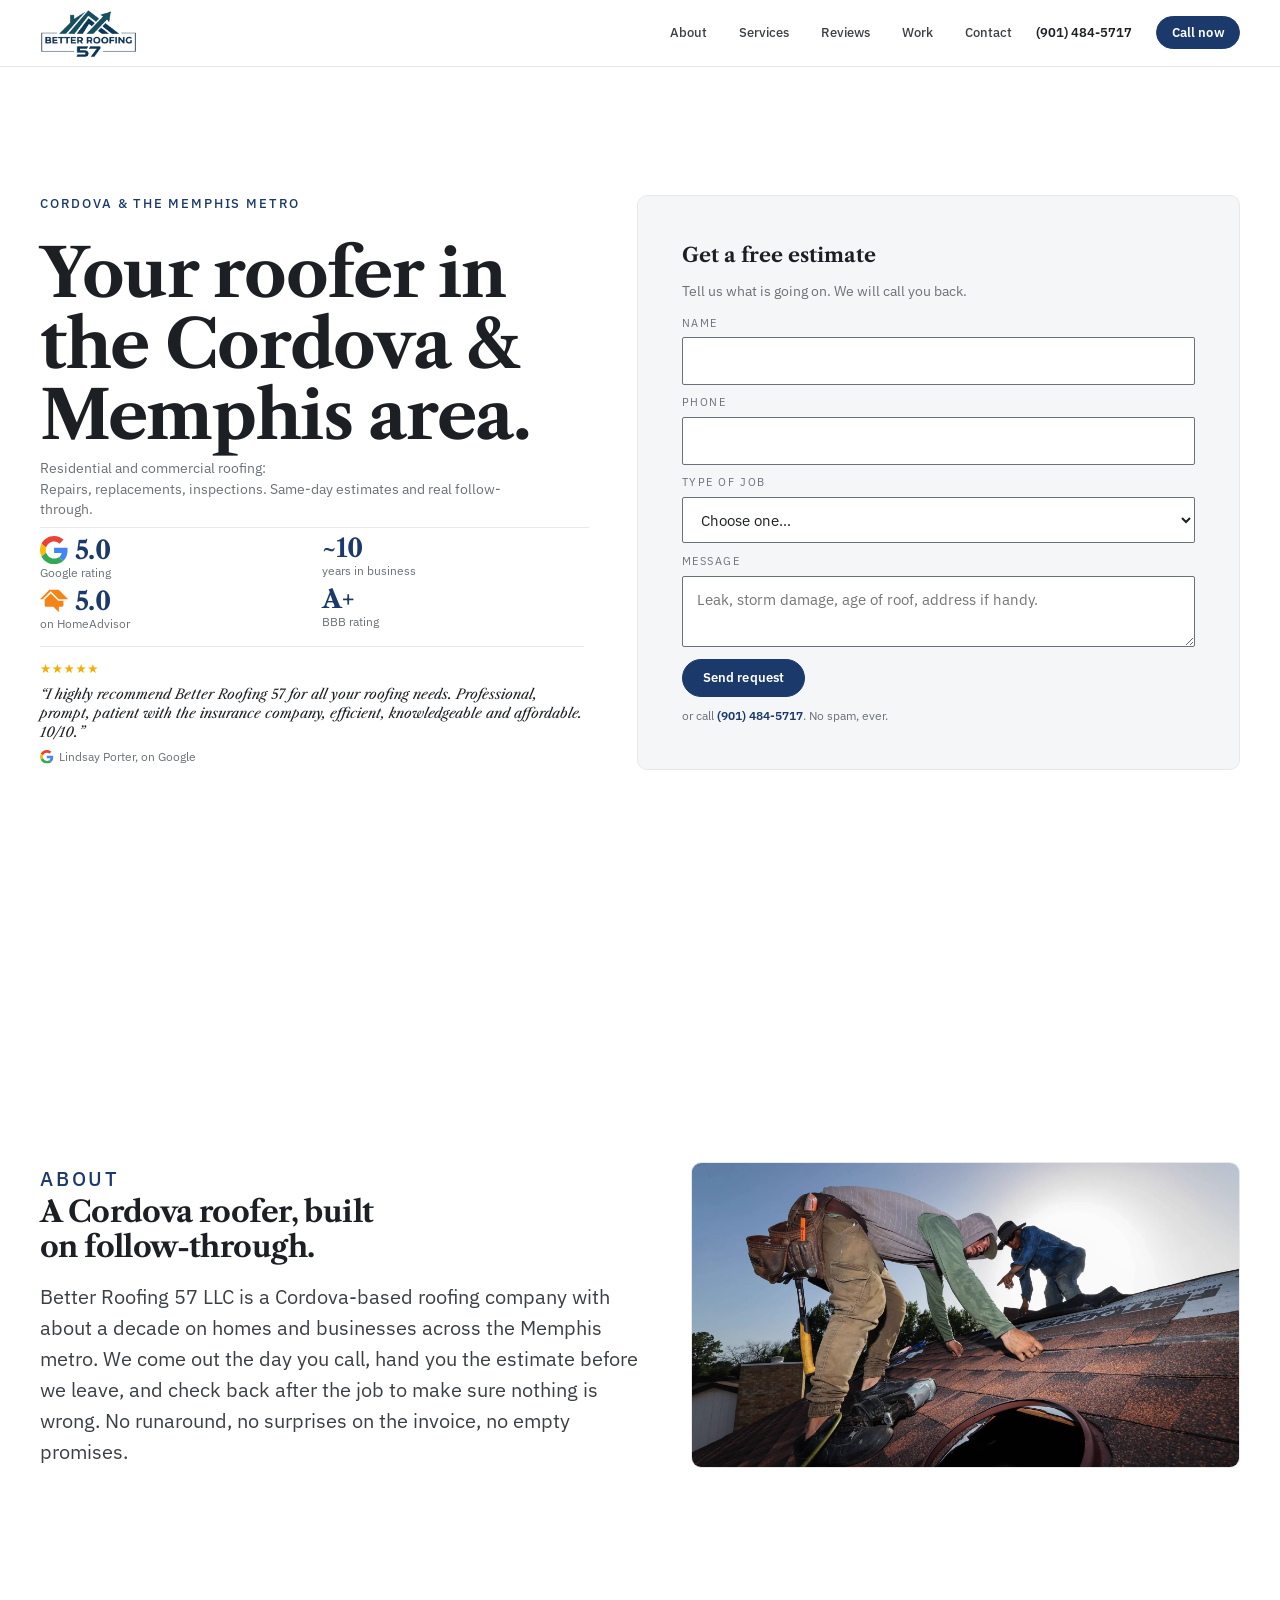
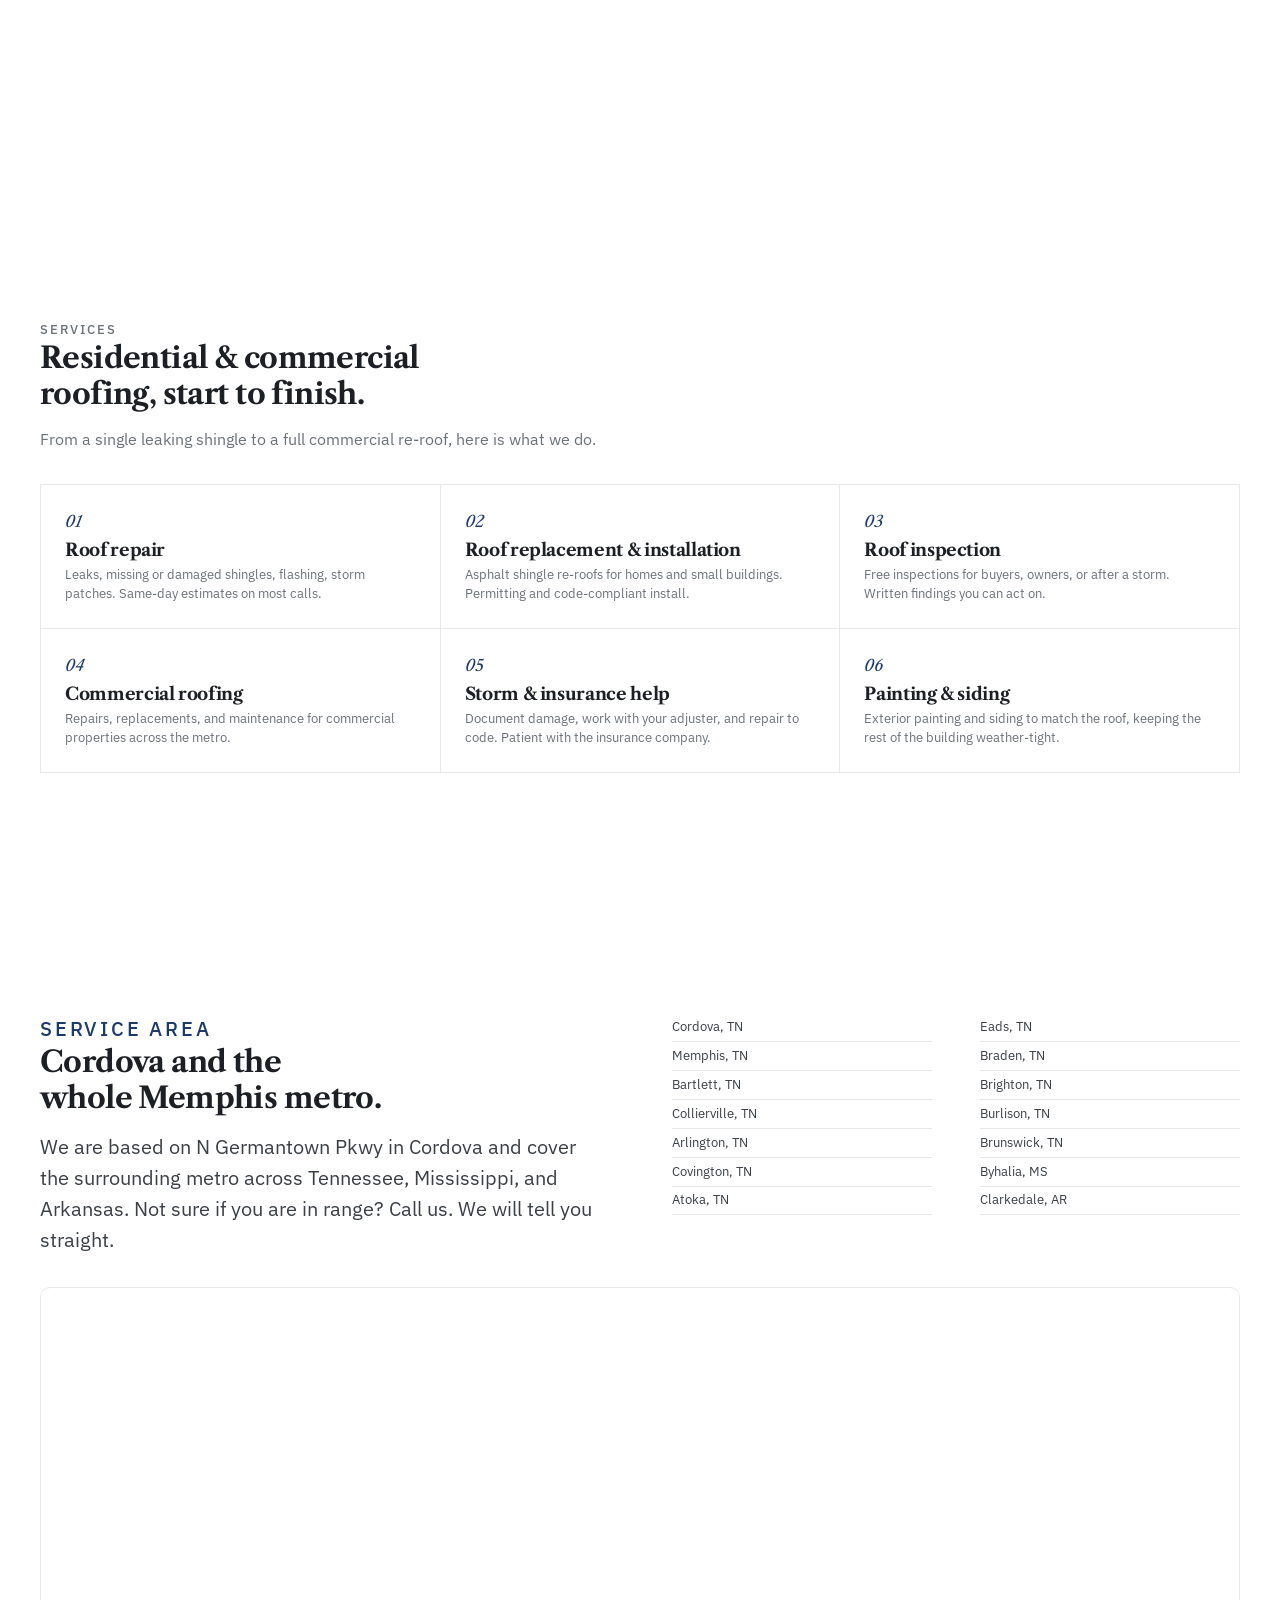
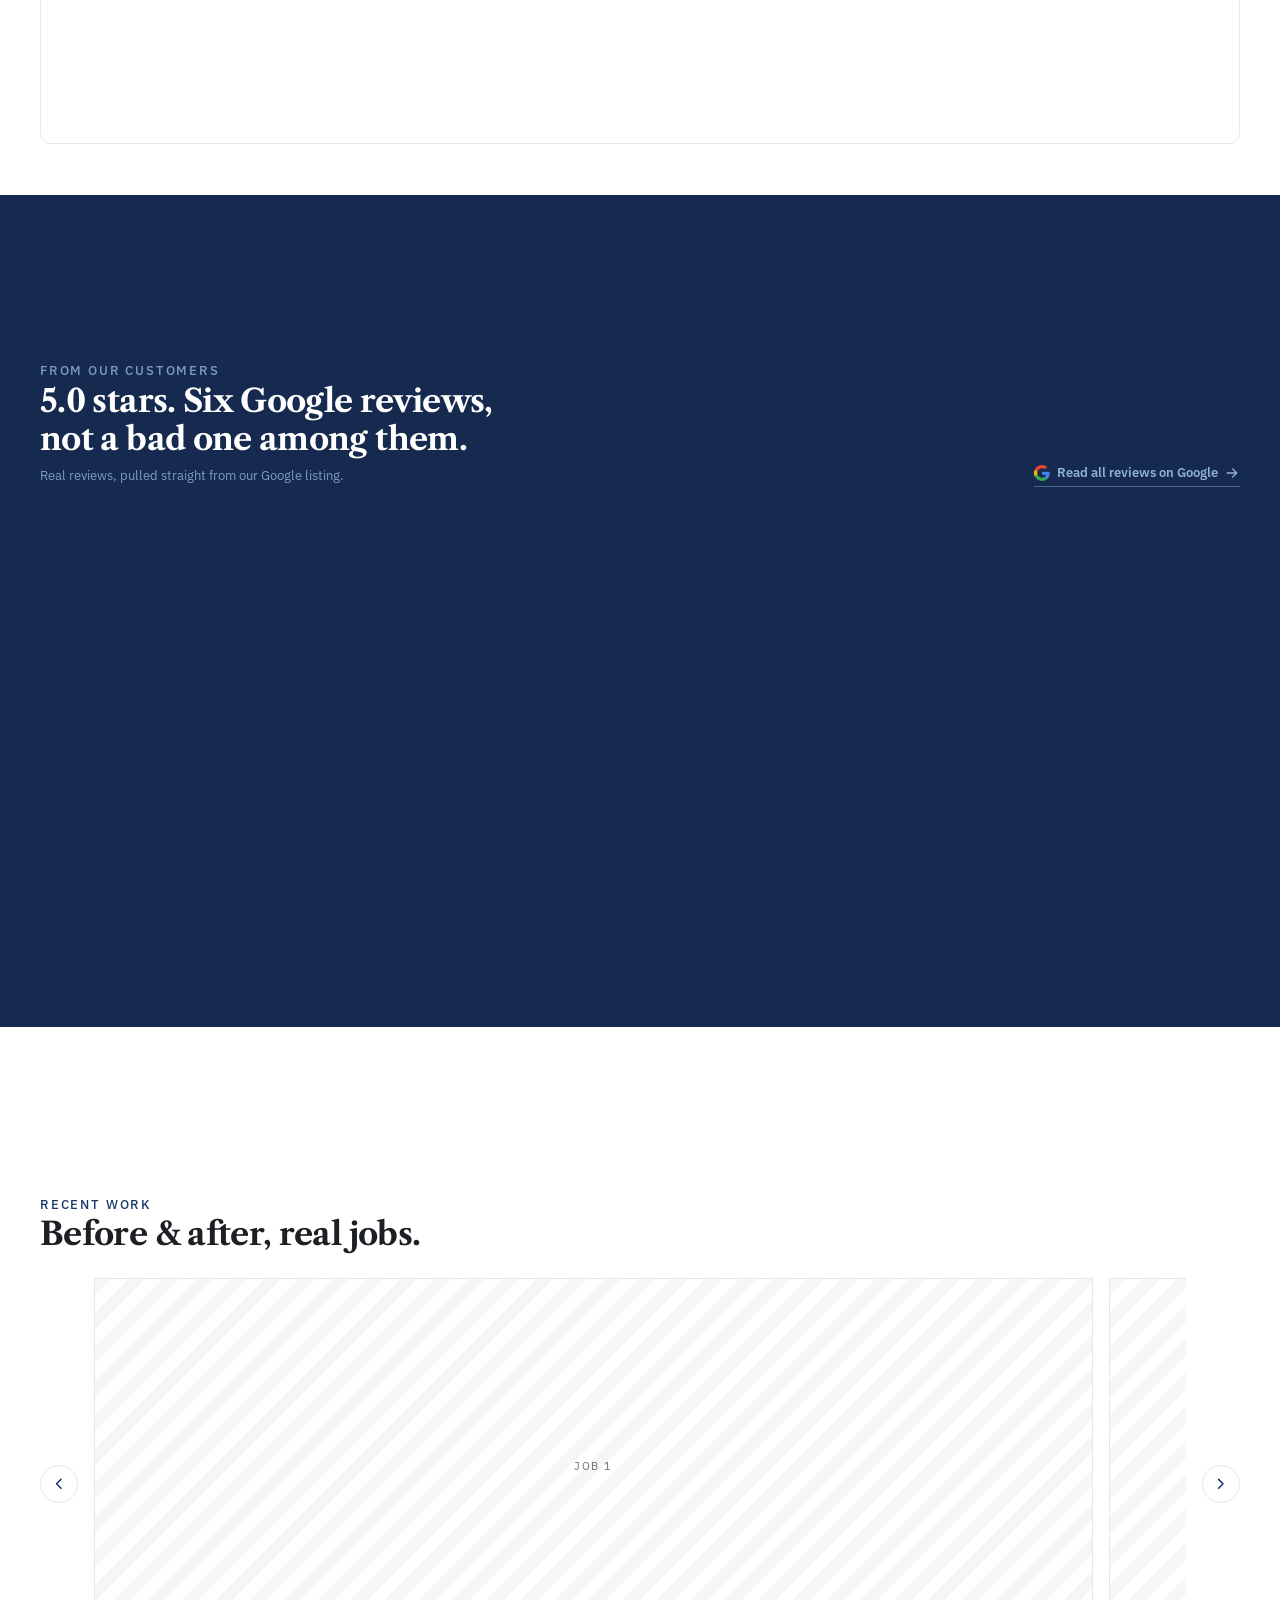
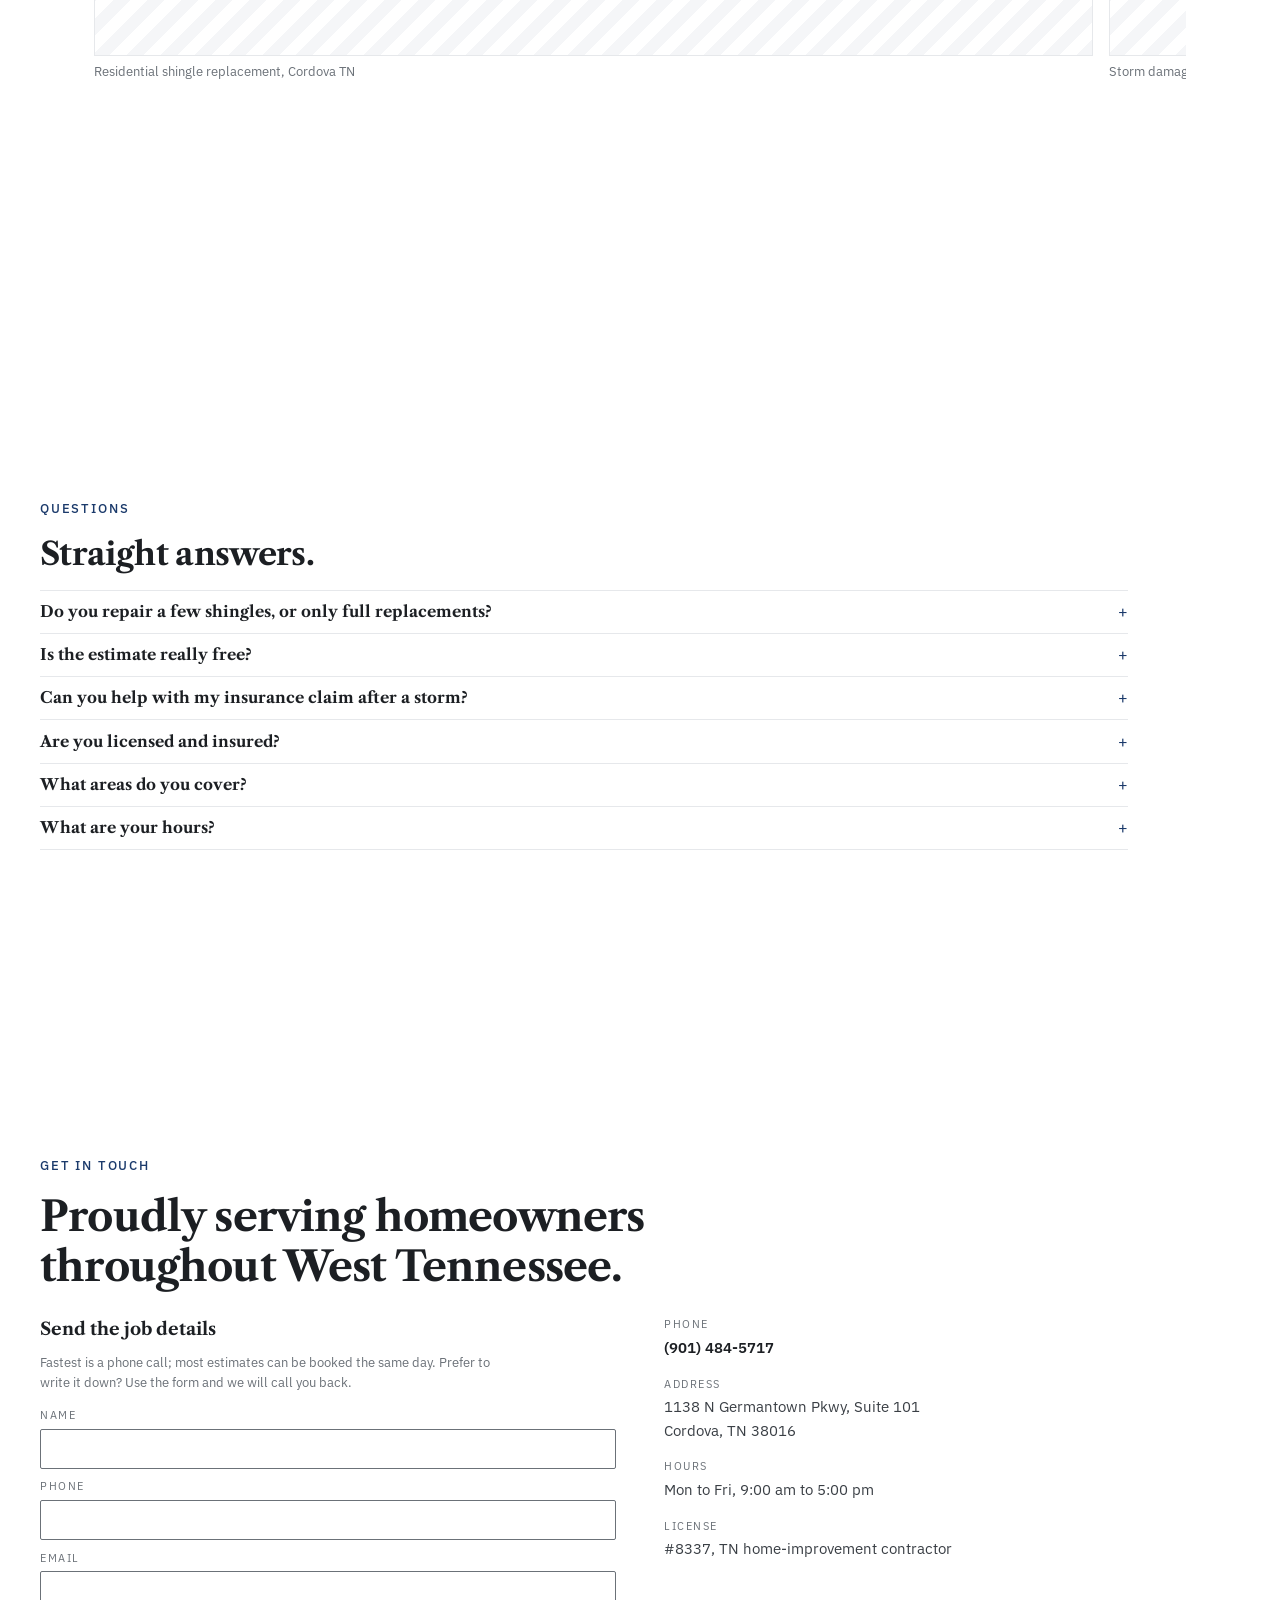
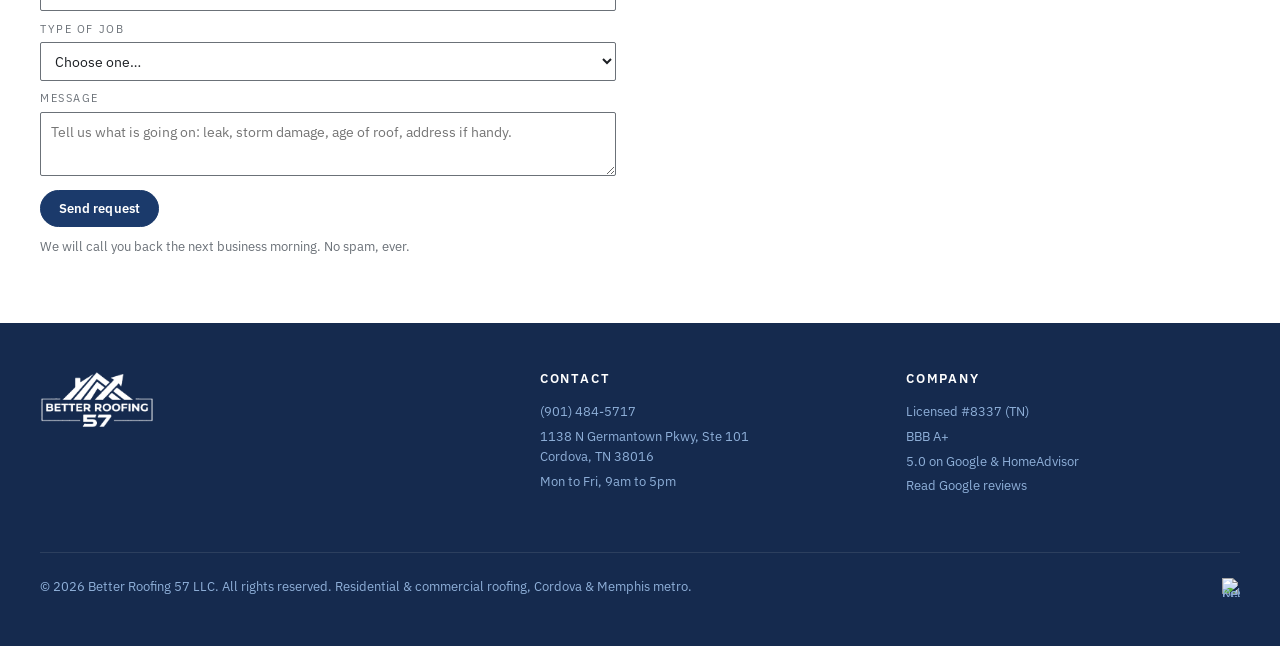
==== commit 8088c7df: "Polish hero: bigger heading, roomier form box, real platform logos - Enlarge hero heading across all" ====
--- a/index.html
+++ b/index.html
@@ -79,10 +79,9 @@
       <path fill="#FBBC05" d="M10.53 28.59c-.48-1.45-.76-2.99-.76-4.59s.27-3.14.76-4.59l-7.98-6.19C.92 16.46 0 20.12 0 24c0 3.88.92 7.54 2.56 10.78l7.97-6.19z"/>
       <path fill="#34A853" d="M24 48c6.48 0 11.93-2.13 15.89-5.81l-7.73-6c-2.15 1.45-4.92 2.3-8.16 2.3-6.26 0-11.57-4.22-13.47-9.91l-7.98 6.19C6.51 42.62 14.62 48 24 48z"/>
     </symbol>
-    <!-- HomeAdvisor mark: orange house glyph, the brand color -->
-    <symbol id="ha-logo" viewBox="0 0 48 48">
-      <path d="M24 6 L44 23 L44 42 L4 42 L4 23 Z" fill="#FB8B1E"/>
-      <path d="M20 42 L20 32 L28 32 L28 42 Z" fill="#fff"/>
+    <!-- HomeAdvisor mark: current official icon (HomeAdvisor orange #F68315) -->
+    <symbol id="ha-logo" viewBox="0 0 24 24">
+      <path fill="#F68315" d="M15.98 2.442H8.02L0 10.46h2.275l6.882-6.88 6.881 6.881H24l-8.02-8.018m-.492 9.348L9.157 5.459 4.01 10.605v4.987a1.33 1.33 0 0 0 1.329 1.329h6.077l4.637 4.637v-4.637h2.598a1.33 1.33 0 0 0 1.33-1.33V11.79h-4.494Z"/>
     </symbol>
     <!-- Bespoke line marks for stats / trust (currentColor, match the accent) -->
     <symbol id="ic-shield" viewBox="0 0 24 24">
@@ -137,11 +136,11 @@
         <div class="hero__left">
           <p class="label">Cordova & the Memphis metro</p>
           <h1 class="hero__title">Your roofer in the Cordova &amp; Memphis area.</h1>
-          <p class="hero__sub">Residential and commercial roofing: repairs, replacements, inspections. Same-day estimates, real follow-through, and a crew that cleans up before you get home.</p>
+          <p class="hero__sub">Residential and commercial roofing:<br>Repairs, replacements, inspections. Same-day estimates and real follow-through.</p>
 
           <ul class="herostats" aria-label="At a glance">
             <li class="herostat">
-              <span class="herostat__num">5.0<i>★</i></span>
+              <span class="herostat__num"><svg class="herostat__ic" viewBox="0 0 48 48" aria-hidden="true"><use href="#g-logo"/></svg>5.0</span>
               <span class="herostat__lbl">Google rating</span>
             </li>
             <li class="herostat">
@@ -149,8 +148,8 @@
               <span class="herostat__lbl">years in business</span>
             </li>
             <li class="herostat">
-              <span class="herostat__num">#8337</span>
-              <span class="herostat__lbl">TN license, active</span>
+              <span class="herostat__num"><svg class="herostat__ic" viewBox="0 0 48 48" aria-hidden="true"><use href="#ha-logo"/></svg>5.0</span>
+              <span class="herostat__lbl">on HomeAdvisor</span>
             </li>
             <li class="herostat">
               <span class="herostat__num">A+</span>
@@ -182,10 +181,6 @@
             <div class="field">
               <label for="h-phone">Phone</label>
               <input id="h-phone" name="phone" type="tel" autocomplete="tel" required />
-            </div>
-            <div class="field">
-              <label for="h-email">Email</label>
-              <input id="h-email" name="email" type="email" autocomplete="email" />
             </div>
             <div class="field">
               <label for="h-type">Type of job</label>
--- a/styles/styles.css
+++ b/styles/styles.css
@@ -165,72 +165,82 @@
    Full 100svh: pulled up under the sticky header (both are white,
    so the seam is invisible), content padded to clear the header.
    ============================================================ */
-.hero { min-height: 100svh; margin-top: calc(-1 * var(--header-h)); }
+.hero {
+  height: 100svh;
+  min-height: 0;
+  margin-top: calc(-1 * var(--header-h));
+}
 .hero .hero__shell {
-  min-height: 100svh;
+  height: 100svh;
+  min-height: 0;
   padding-top: calc(var(--header-h) + var(--section-pad));
   padding-bottom: var(--section-pad);
-  justify-content: center;
   display: grid;
   grid-template-columns: 1fr;
-  gap: var(--s-4);
-  align-items: center;
-}
-.hero__left { display: flex; flex-direction: column; gap: var(--s-2); min-width: 0; }
-.hero__title { font-size: clamp(1.85rem, 4.6vw, 3rem); margin: 0; }
-.hero__sub { font-size: 0.98rem; color: var(--muted); margin: 0; max-width: 34em; line-height: 1.5; }
+  gap: var(--s-3);
+  align-content: center;
+  align-items: center;
+  overflow: hidden;
+}
+.hero__left { display: flex; flex-direction: column; gap: var(--s-1); min-width: 0; }
+.hero__title { font-size: clamp(2.5rem, 6.1vw, 4.2rem); margin: 0; }
+.hero__sub { font-size: 0.88rem; color: var(--muted); margin: 0; max-width: 34em; line-height: 1.45; }
 
 /* Stat row, compact, verified facts only */
 .herostats {
   list-style: none;
-  margin: var(--s-1) 0 0;
-  padding: var(--s-2) 0 0;
+  margin: 0;
+  padding: var(--s-1) 0 0;
   border-top: 1px solid var(--rule);
   display: grid;
   grid-template-columns: repeat(2, 1fr);
-  gap: var(--s-2) var(--s-3);
-}
-.herostat { display: flex; flex-direction: column; gap: 0.15rem; }
+  gap: var(--s-1) var(--s-2);
+}
+.herostat { display: flex; flex-direction: column; gap: 0.1rem; }
 .herostat__num {
+  display: inline-flex;
+  align-items: center;
+  gap: 0.25em;
   font-family: var(--font-display);
   font-weight: 700;
-  font-size: clamp(1.4rem, 3vw, 1.9rem);
+  font-size: clamp(1.15rem, 2.4vw, 1.6rem);
   line-height: 1;
   letter-spacing: var(--track-tight);
   color: var(--accent);
 }
-.herostat__num i { font-style: normal; color: var(--gold); font-size: 0.85em; margin-left: 0.1em; }
+.herostat__ic { width: 1.1em; height: 1.1em; flex: 0 0 auto; }
+.herostat__num i { font-style: normal; color: var(--gold); font-size: 0.85em; }
 .herostat__lbl {
-  font-size: var(--fs-300);
+  font-size: 0.72rem;
   color: var(--muted);
-  line-height: 1.2;
-}
-
-/* Highlighted review, single, quiet */
+  line-height: 1.15;
+}
+
+/* Highlighted Google review, compact */
 .heroquote {
   margin: var(--s-1) 0 0;
-  padding: var(--s-2) 0 0;
+  padding: var(--s-1) 0 0;
   border-top: 1px solid var(--rule);
   max-width: 34em;
 }
-.heroquote__stars { color: var(--gold); letter-spacing: 0.05em; font-size: 0.85rem; }
+.heroquote__stars { color: var(--gold); letter-spacing: 0.05em; font-size: 0.78rem; line-height: 1; }
 .heroquote blockquote {
-  margin: 0.4rem 0 0;
+  margin: 0.3rem 0 0;
   font-family: var(--font-display);
   font-style: italic;
-  font-size: 0.98rem;
-  line-height: 1.45;
+  font-size: 0.86rem;
+  line-height: 1.4;
   color: var(--ink-strong);
 }
 .heroquote figcaption {
   display: inline-flex;
   align-items: center;
-  gap: 0.4rem;
-  margin-top: 0.5rem;
-  font-size: var(--fs-300);
+  gap: 0.35rem;
+  margin-top: 0.35rem;
+  font-size: 0.72rem;
   color: var(--muted);
 }
-.heroquote figcaption svg { width: 1rem; height: 1rem; }
+.heroquote figcaption svg { width: 0.85rem; height: 0.85rem; }
 
 /* Hero form card on the right */
 .hero__right { min-width: 0; }
@@ -238,18 +248,107 @@
   background: var(--surface-2);
   border: 1px solid var(--rule);
   border-radius: var(--r-card);
-  padding: var(--s-3);
-}
+  padding: 1.75rem;
+}
+/* Hero form fields: roomier than the contact form so the card reads as a real box */
+.form--card .form { gap: 0.65rem; }
+.form--card .field { gap: 0.22rem; }
+.form--card .field input,
+.form--card .field select,
+.form--card .field textarea { padding: 0.5em 0.72em; font-size: 0.88rem; }
+.form--card .field textarea { min-height: 3.2em; }
+.form--card .form__title { font-size: 1.08rem; margin: 0; }
+.form--card .form__hint { font-size: 0.82rem; margin: 0 0 0.15rem; }
+.form--card .form__submit { margin-top: 0.15rem; padding: 0.78em 1.3em; }
+.form--card .form__note { font-size: 0.74rem; }
 
 @media (min-width: 50rem) {
-  .hero .hero__shell { grid-template-columns: 1.15fr 0.85fr; gap: var(--s-5); }
+  .hero .hero__shell { grid-template-columns: 1fr 1.1fr; gap: var(--s-5); }
+  /* Give the form card a bigger box: generous padding + roomier fields at desktop */
+  .form--card { padding: 2.75rem; }
+  .form--card .form { gap: 0.9rem; }
+  .form--card .field { gap: 0.35rem; }
+  .form--card .field input,
+  .form--card .field select,
+  .form--card .field textarea { padding: 0.72em 0.95em; font-size: 0.95rem; }
+  .form--card .field textarea { min-height: 4em; }
+  .form--card .form__title { font-size: 1.25rem; }
+  .form--card .form__hint { font-size: 0.88rem; }
+  .form--card .form__submit { padding: 0.9em 1.55em; }
+}
+
+/* Compaction ladder by viewport height. Everything stays visible;
+   elements only scale down on shorter screens. */
+@media (max-height: 44rem) and (min-width: 50rem) {
+  .hero .hero__shell { gap: var(--s-1); }
+  .hero__title { font-size: clamp(2.1rem, 4.5vw, 3.05rem); }
+  .hero__sub { font-size: 0.82rem; }
+  .herostat__num { font-size: clamp(1.05rem, 2vw, 1.35rem); }
+  .heroquote blockquote { font-size: 0.8rem; }
+  .form--card { padding: 2rem; }
+  .form--card .form { gap: 0.55rem; }
+  .form--card .field input,
+  .form--card .field select,
+  .form--card .field textarea { padding: 0.5em 0.75em; }
+  .form--card .field textarea { min-height: 3em; }
+  .form--card .form__hint { font-size: 0.78rem; }
+}
+@media (max-height: 38rem) and (min-width: 50rem) {
+  .hero .hero__shell { padding-top: calc(var(--header-h) + var(--s-1)); padding-bottom: var(--s-1); gap: 0.4rem; }
+  .form--card { padding: 1.5rem; }
+  .hero__title { font-size: clamp(1.8rem, 3.8vw, 2.6rem); }
+  .hero__sub { font-size: 0.78rem; line-height: 1.4; }
+  .herostats { padding-top: 0.4rem; margin-top: 0.4rem; }
+  .herostat__num { font-size: clamp(0.95rem, 1.8vw, 1.2rem); }
+  .heroquote { padding-top: 0.4rem; margin-top: 0.4rem; }
+  .heroquote__stars { font-size: 0.72rem; }
+  .heroquote blockquote { font-size: 0.76rem; line-height: 1.35; }
+  .heroquote figcaption { font-size: 0.68rem; margin-top: 0.25rem; }
+  .form--card .form { gap: 0.45rem; }
+  .form--card .field input,
+  .form--card .field select,
+  .form--card .field textarea { padding: 0.45em 0.65em; font-size: 0.82rem; }
+  .form--card .field textarea { min-height: 2.5em; }
+  .form--card .form__title { font-size: 1rem; }
+  .form--card .form__hint { font-size: 0.74rem; }
+  .form--card .form__submit { padding: 0.75em 1.2em; }
 }
 
 /* On short / landscape viewports, let the hero shrink so it doesn't dominate */
 @media (max-height: 30rem) and (orientation: landscape) {
-  .hero, .hero .hero__shell { min-height: auto; }
+  .hero, .hero .hero__shell { min-height: auto; height: auto; }
   .hero { margin-top: 0; }
   .hero .hero__shell { padding-top: var(--header-h); }
+}
+
+/* Stacked (mobile) hero: compact so all content fits one screen. */
+@media (max-width: 49.99rem) {
+  .hero .hero__shell { gap: var(--s-1); }
+  .hero__title { font-size: clamp(2.1rem, 7.6vw, 3rem); }
+  .hero__sub { font-size: 0.85rem; }
+  .herostats { gap: var(--s-1) var(--s-2); }
+  .form--card { padding: 2rem; }
+  .form--card .form { gap: 0.6rem; }
+  .form--card .field input,
+  .form--card .field select,
+  .form--card .field textarea { padding: 0.55em 0.78em; }
+  .form--card .field textarea { min-height: 3.2em; }
+}
+@media (max-width: 49.99rem) and (max-height: 44rem) {
+  .hero .hero__shell { gap: 0.4rem; }
+  .hero__title { font-size: clamp(1.95rem, 7.5vw, 2.65rem); }
+  .hero__sub { font-size: 0.8rem; line-height: 1.4; }
+  .herostat__num { font-size: clamp(1rem, 4vw, 1.3rem); }
+  .heroquote blockquote { font-size: 0.78rem; line-height: 1.35; }
+  .form--card { padding: 1.5rem; }
+  .form--card .form { gap: 0.45rem; }
+  .form--card .field input,
+  .form--card .field select,
+  .form--card .field textarea { padding: 0.45em 0.68em; font-size: 0.84rem; }
+  .form--card .field textarea { min-height: 2.6em; }
+  .form--card .form__title { font-size: 1rem; }
+  .form--card .form__hint { font-size: 0.74rem; }
+  .form--card .form__submit { padding: 0.7em 1.15em; }
 }
 
 /* ============================================================
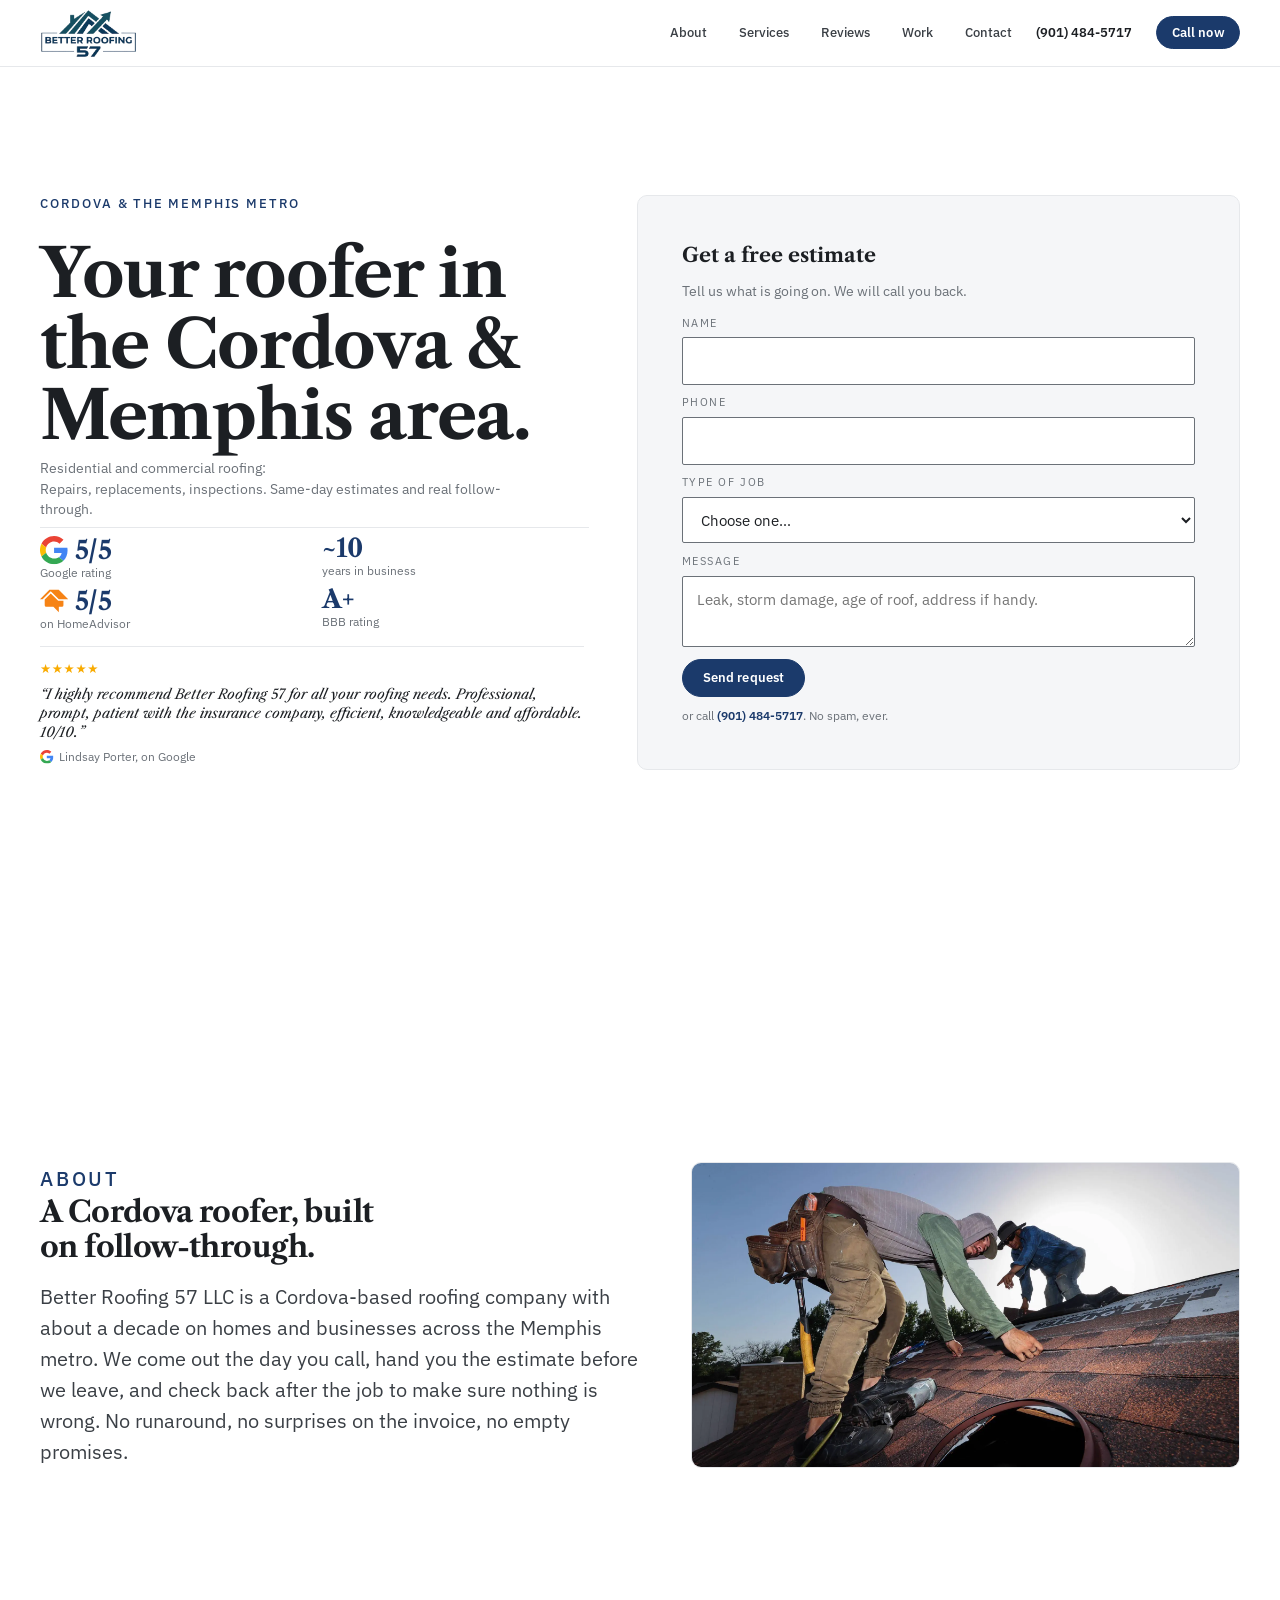
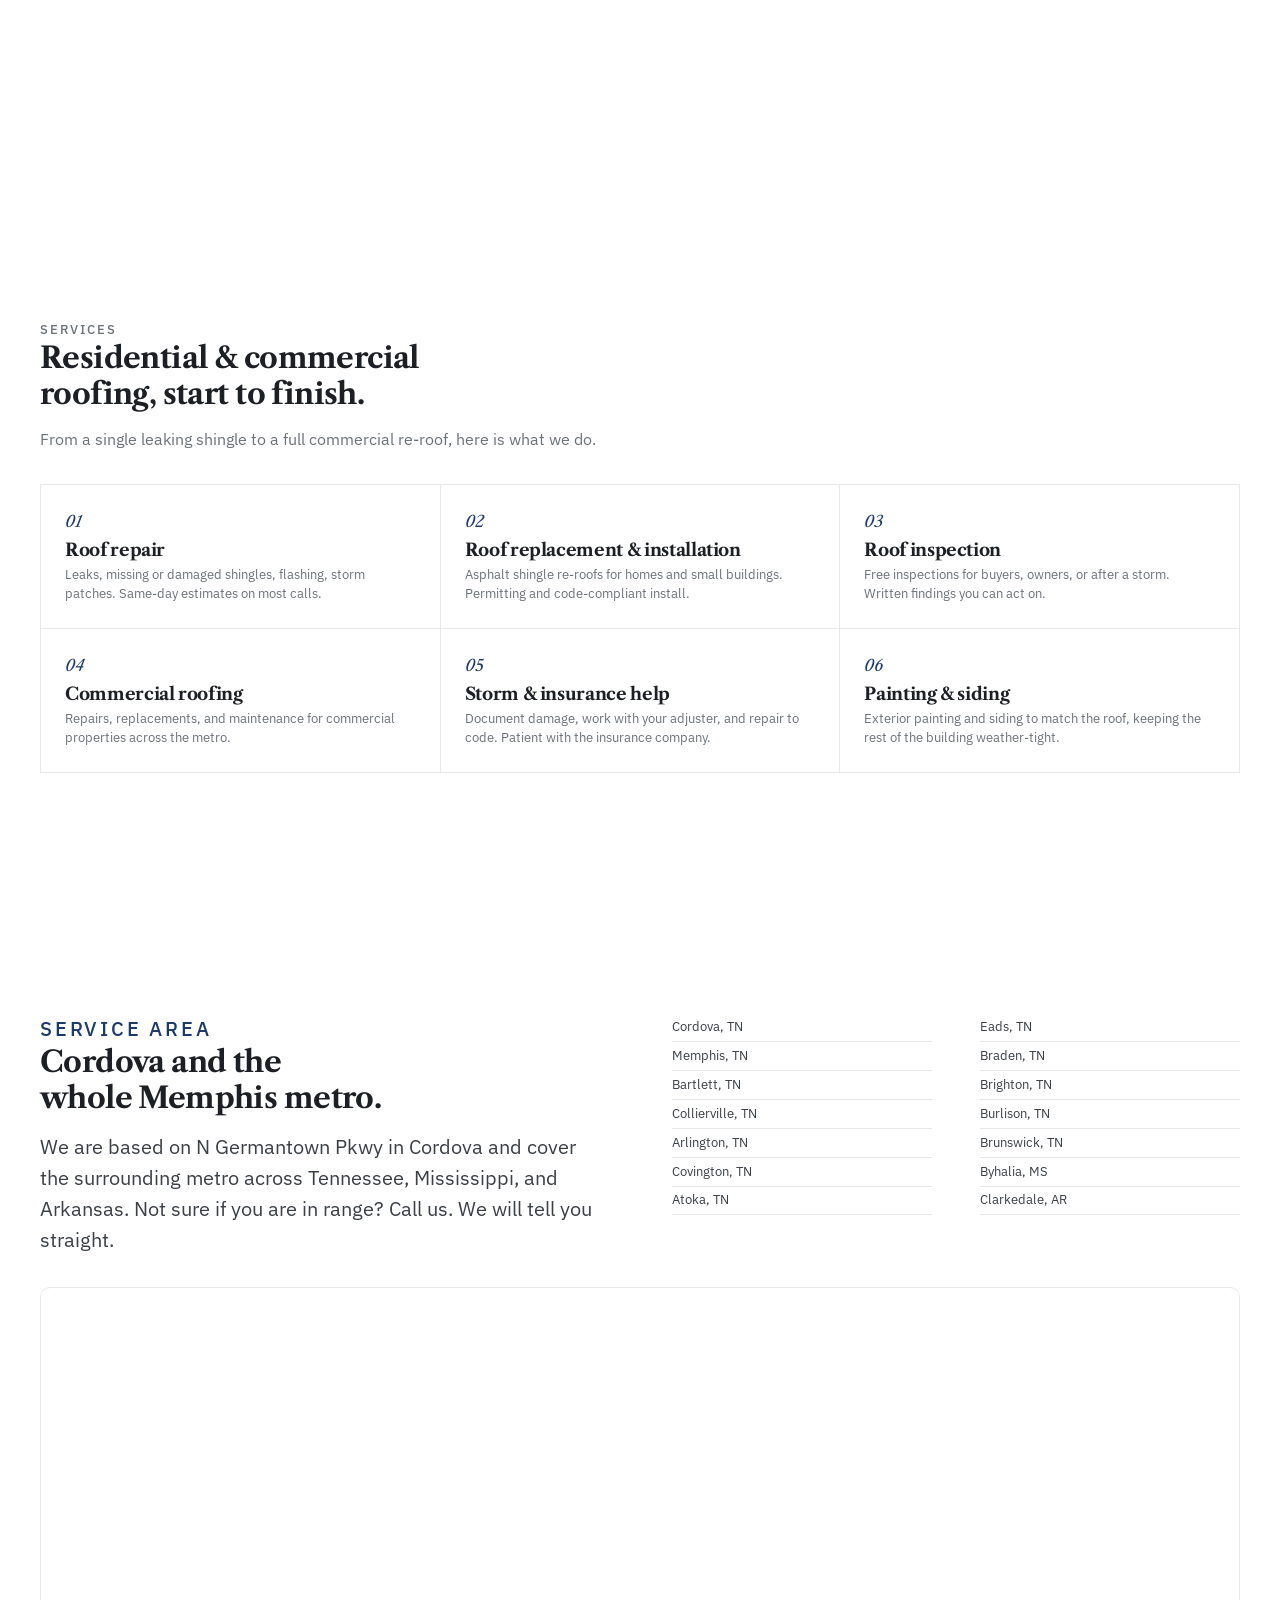
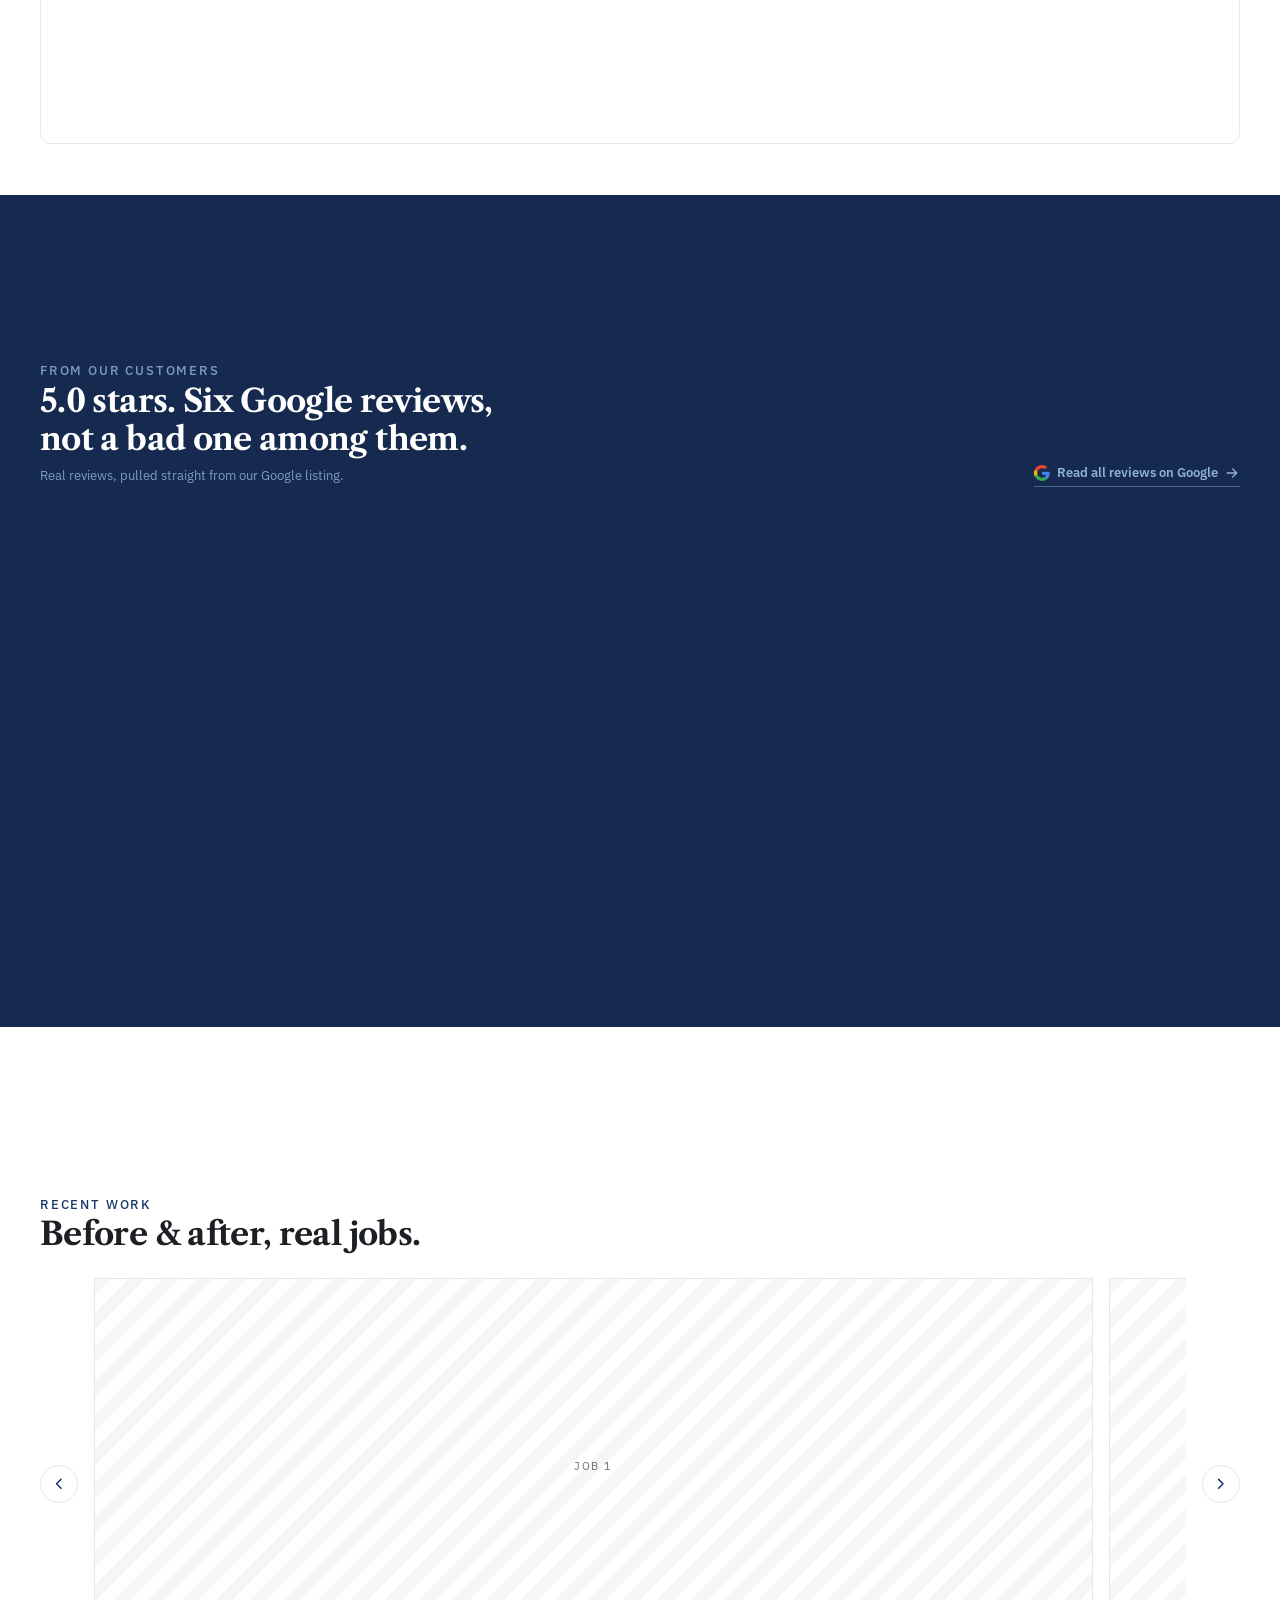
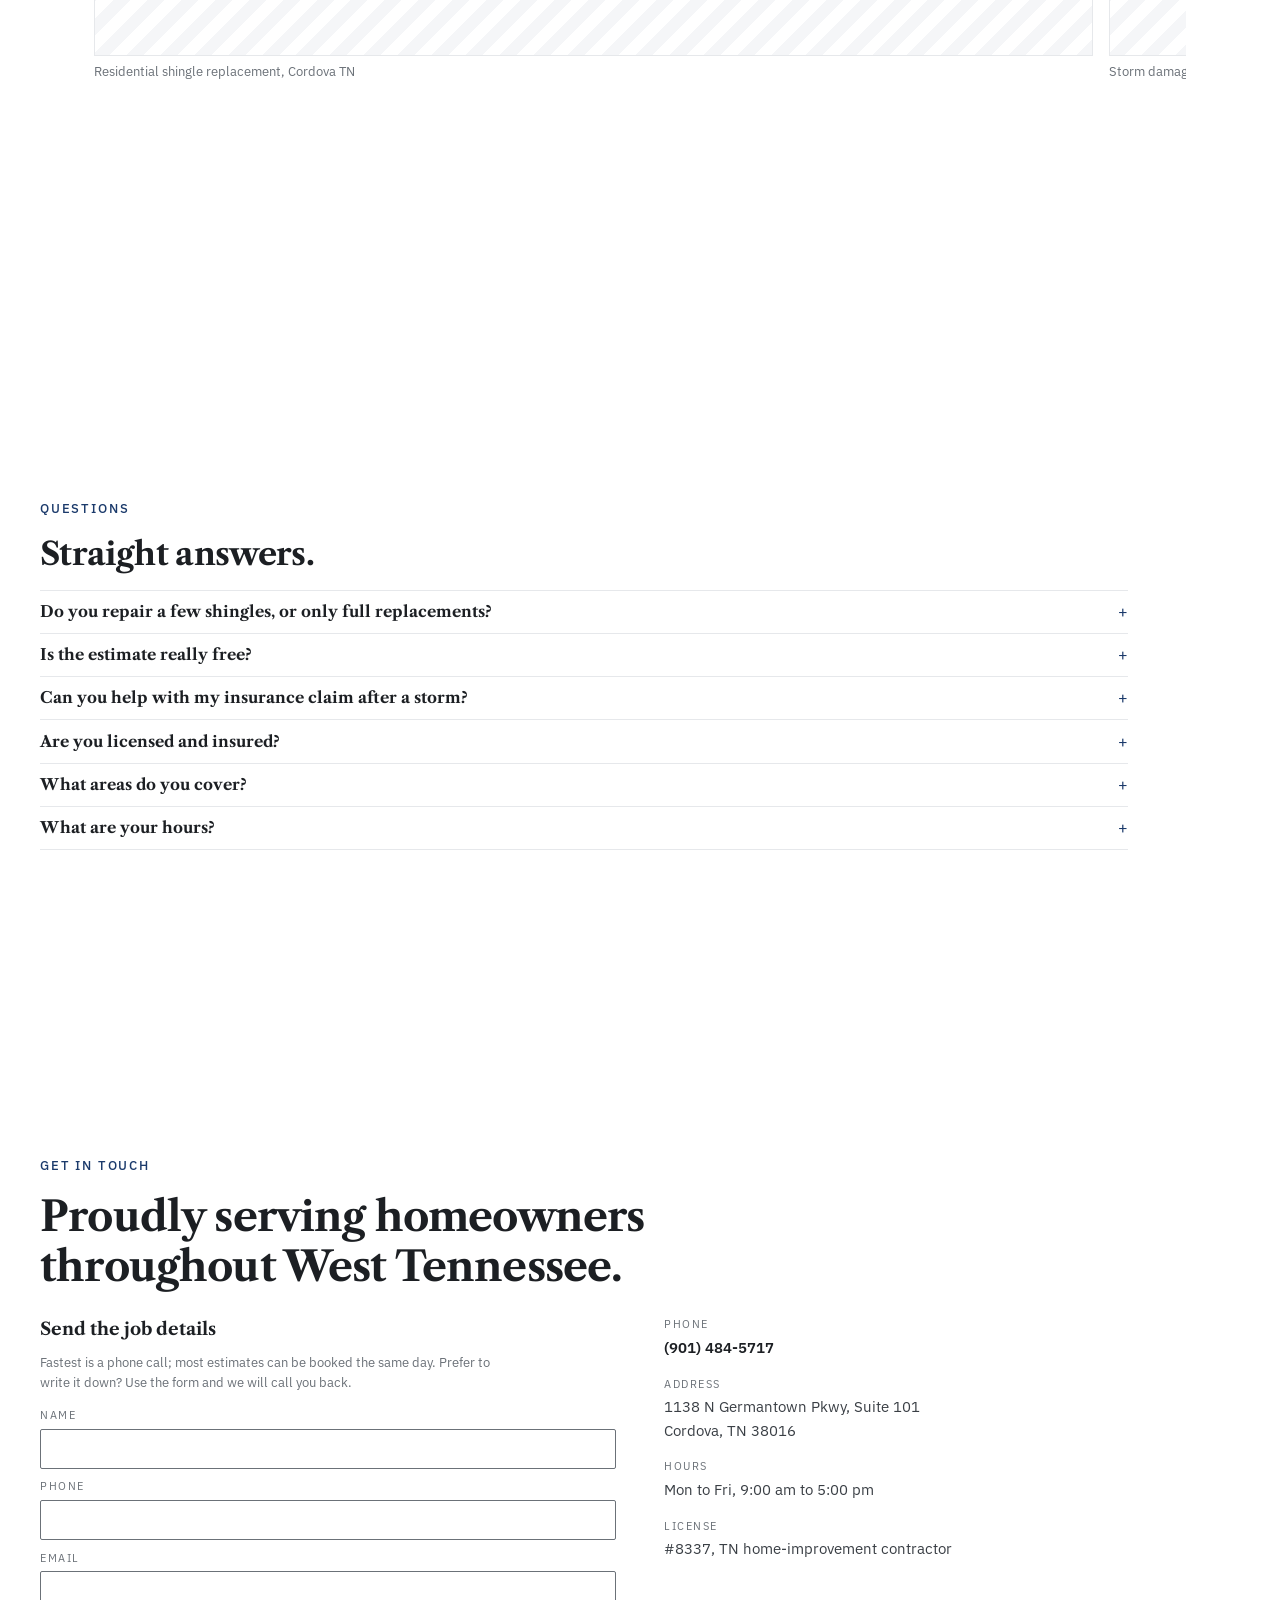
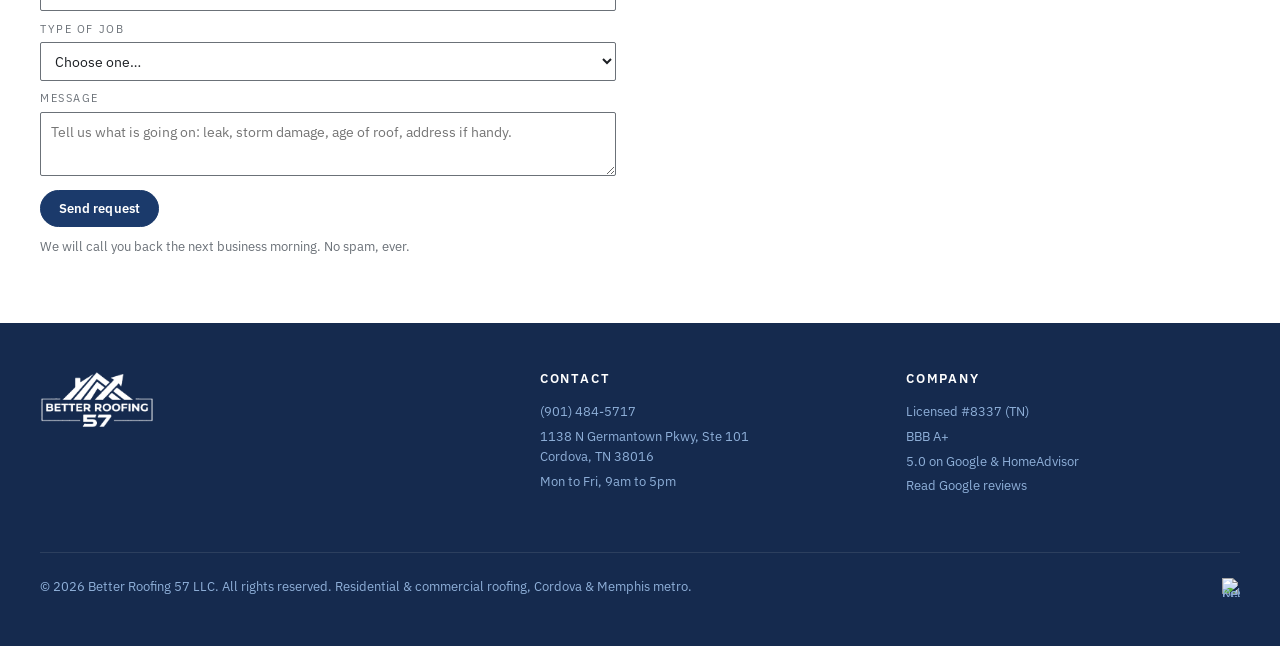
==== commit 30172333: "Show hero rating stats as 5/5 instead of 5.0 Ambiguous as a bare 5.0; 5/5 reads unambiguously as a p" ====
--- a/index.html
+++ b/index.html
@@ -140,7 +140,7 @@
 
           <ul class="herostats" aria-label="At a glance">
             <li class="herostat">
-              <span class="herostat__num"><svg class="herostat__ic" viewBox="0 0 48 48" aria-hidden="true"><use href="#g-logo"/></svg>5.0</span>
+              <span class="herostat__num"><svg class="herostat__ic" viewBox="0 0 48 48" aria-hidden="true"><use href="#g-logo"/></svg>5/5</span>
               <span class="herostat__lbl">Google rating</span>
             </li>
             <li class="herostat">
@@ -148,7 +148,7 @@
               <span class="herostat__lbl">years in business</span>
             </li>
             <li class="herostat">
-              <span class="herostat__num"><svg class="herostat__ic" viewBox="0 0 48 48" aria-hidden="true"><use href="#ha-logo"/></svg>5.0</span>
+              <span class="herostat__num"><svg class="herostat__ic" viewBox="0 0 48 48" aria-hidden="true"><use href="#ha-logo"/></svg>5/5</span>
               <span class="herostat__lbl">on HomeAdvisor</span>
             </li>
             <li class="herostat">
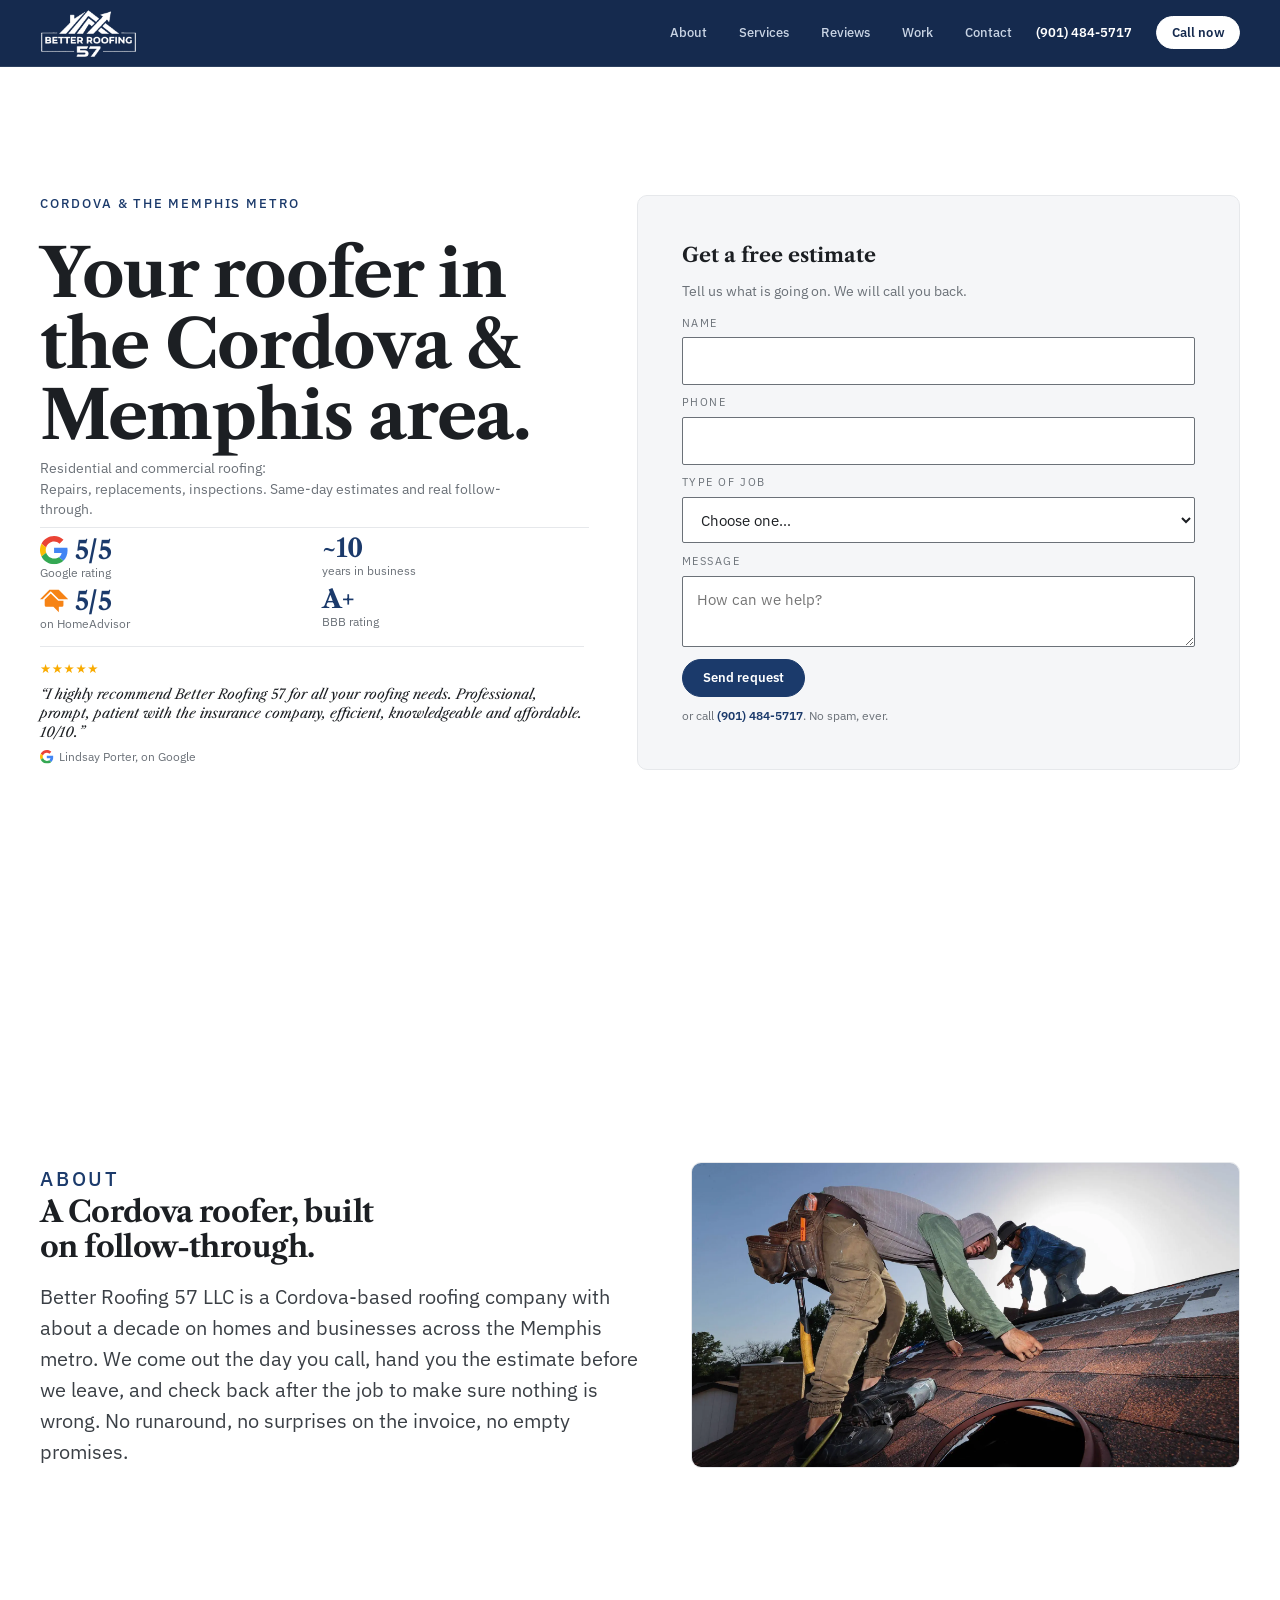
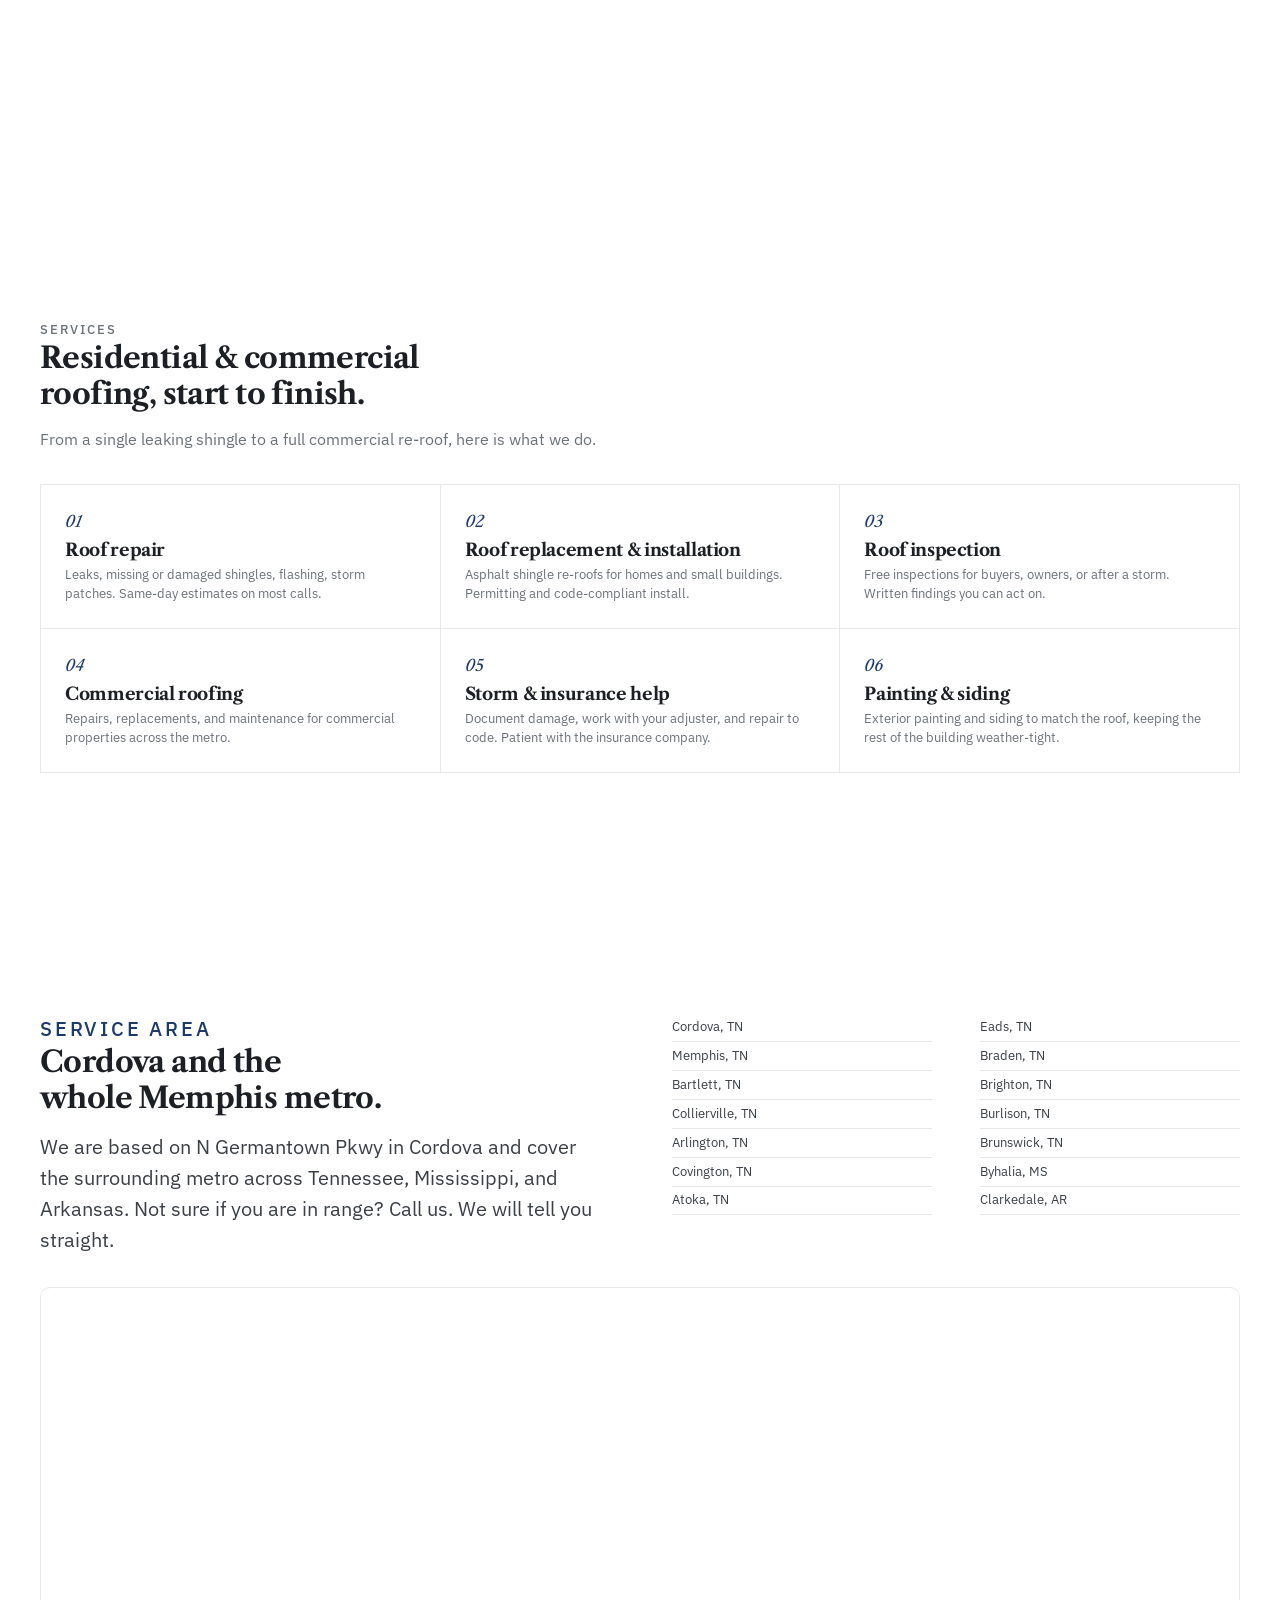
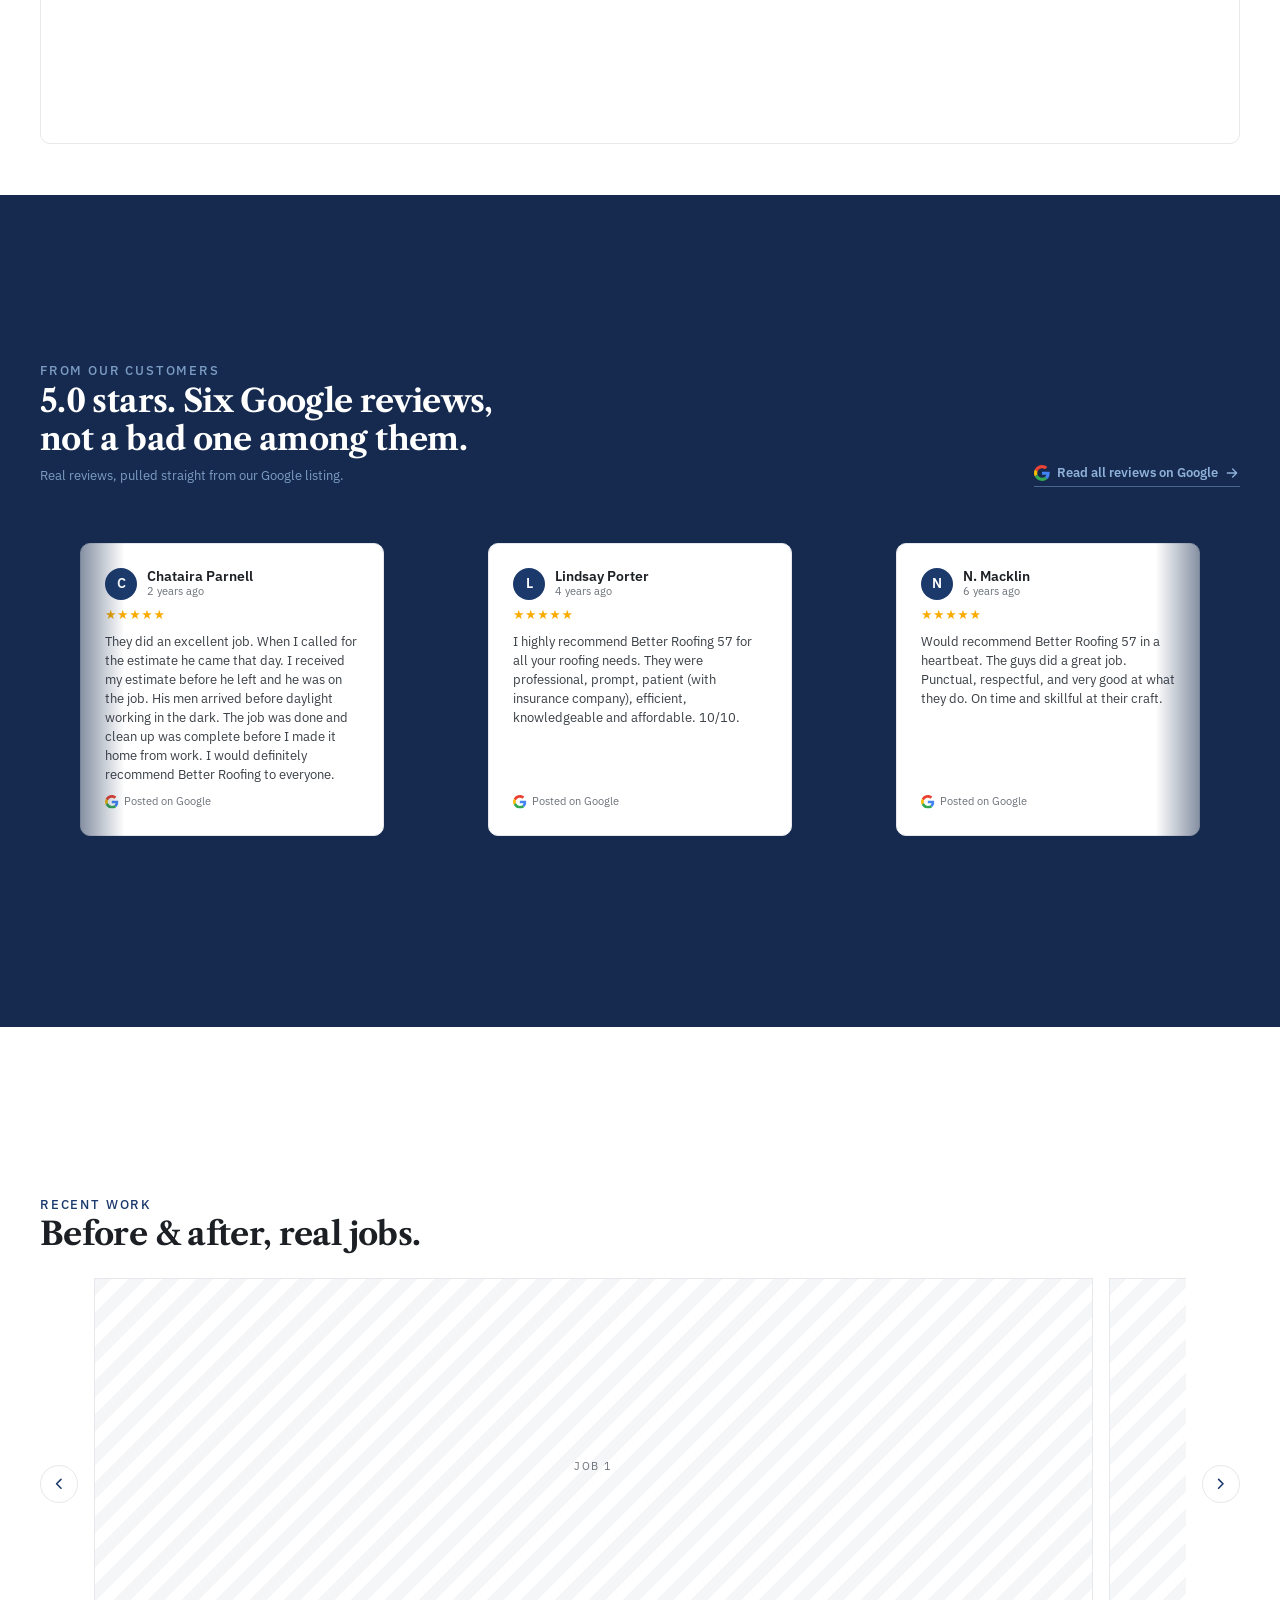
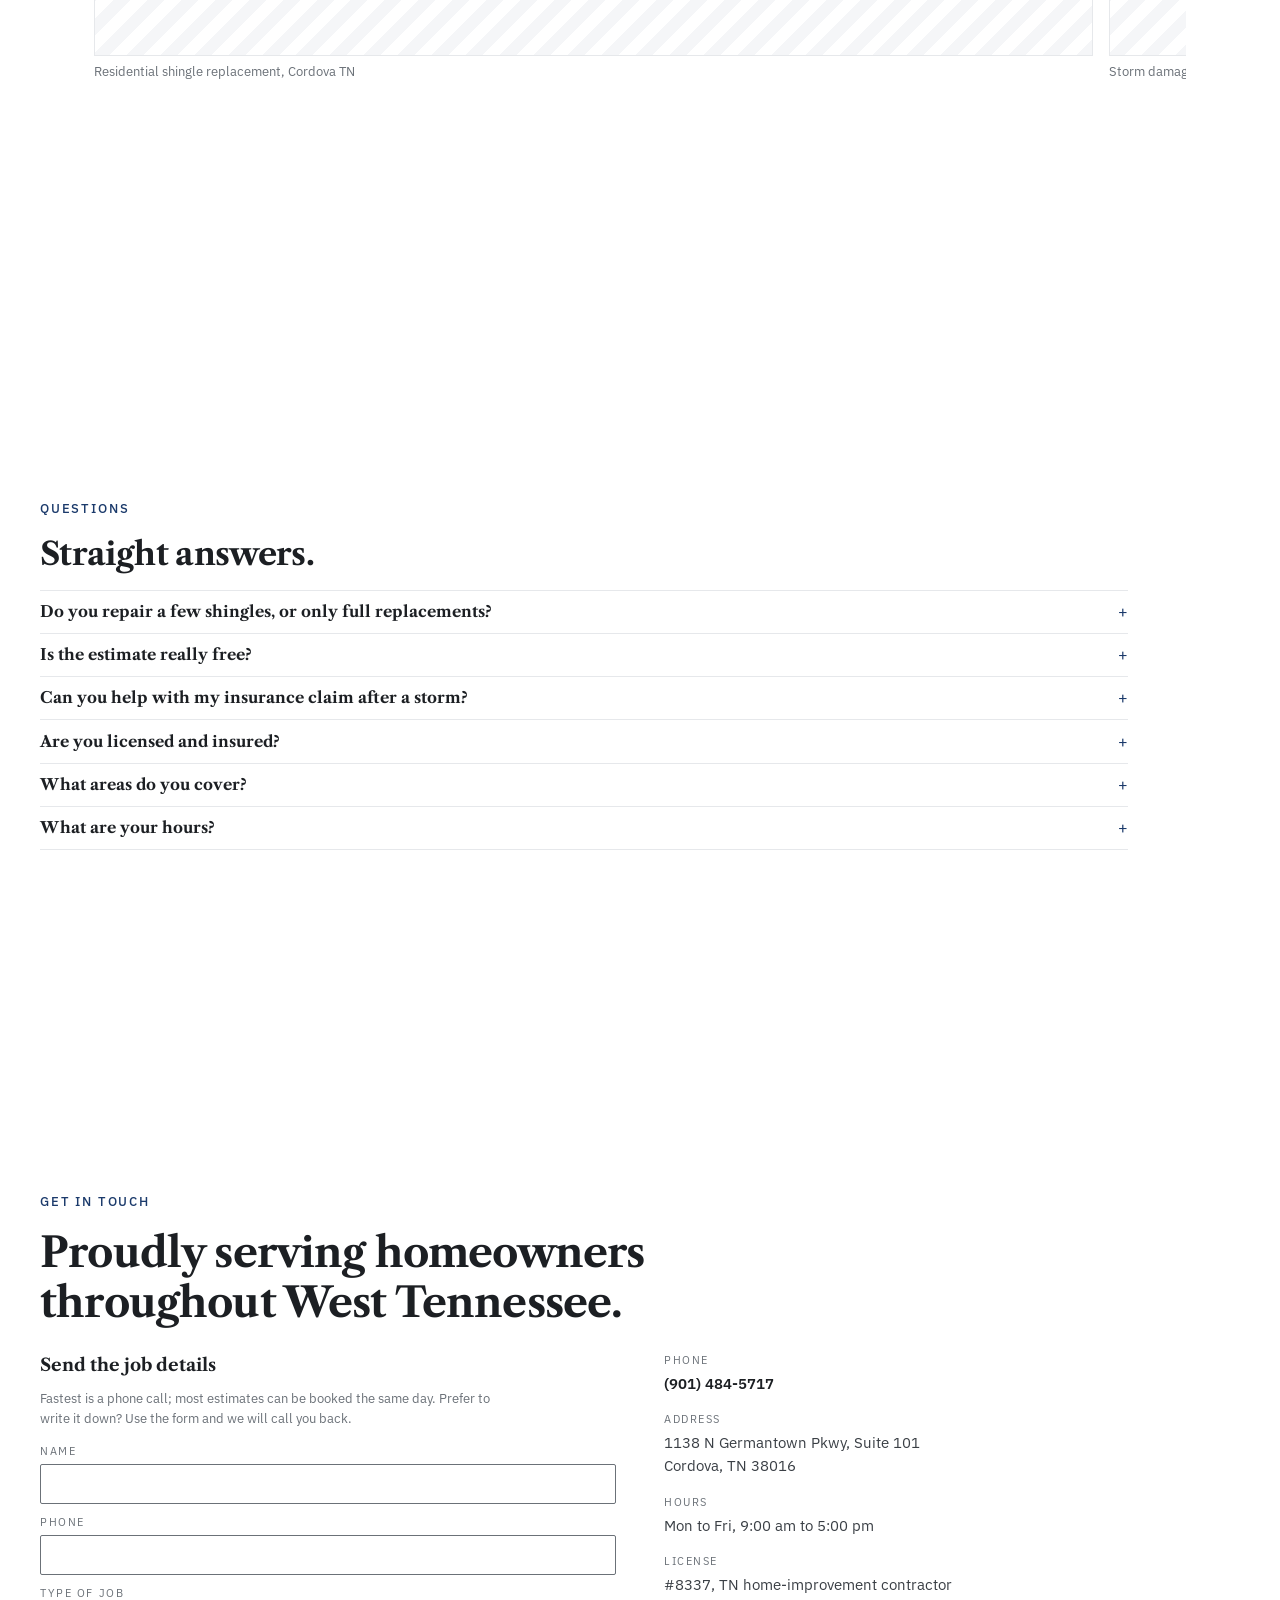
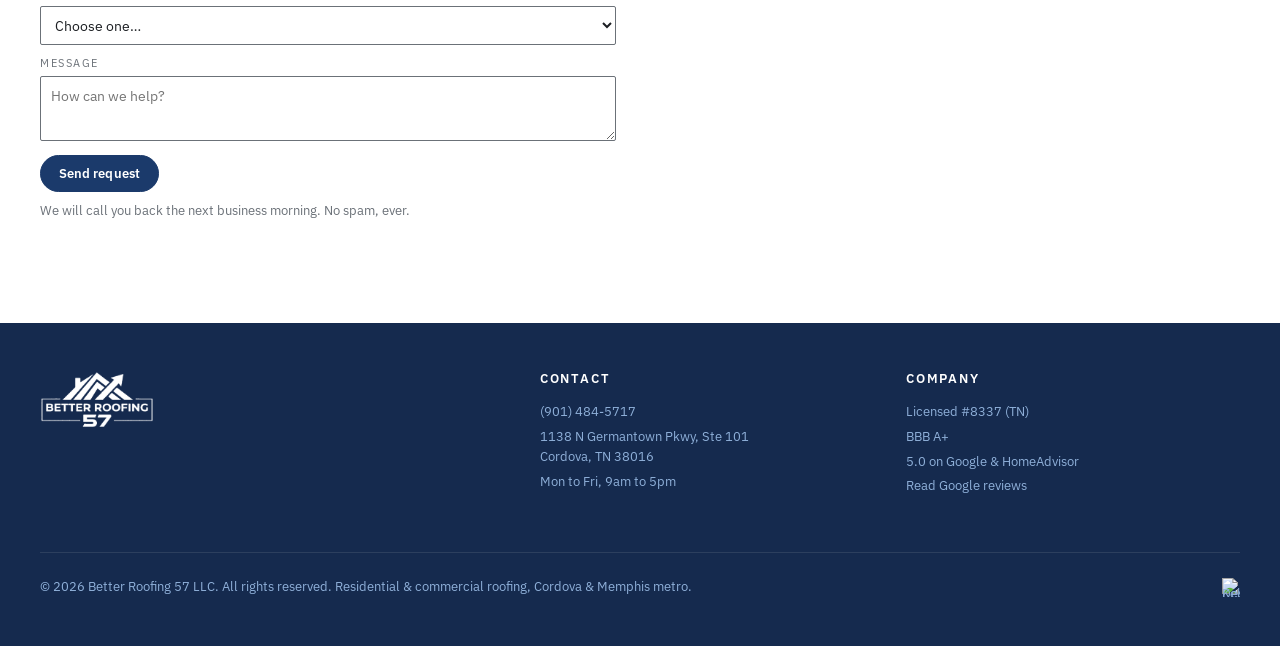
==== commit 20a1d0fd: "Simplify form: unify message placeholder, drop bottom email field Co-Authored-By: Claude <noreply@an" ====
--- a/index.html
+++ b/index.html
@@ -194,7 +194,7 @@
             </div>
             <div class="field">
               <label for="h-msg">Message</label>
-              <textarea id="h-msg" name="message" placeholder="Leak, storm damage, age of roof, address if handy."></textarea>
+              <textarea id="h-msg" name="message" placeholder="How can we help?"></textarea>
             </div>
             <button class="btn form__submit" type="submit">Send request</button>
             <p class="form__note">or call <a class="tel" href="tel:+19014845717">(901) 484-5717</a>. No spam, ever.</p>
@@ -520,10 +520,6 @@
               <input id="f-phone" name="phone" type="tel" autocomplete="tel" required />
             </div>
             <div class="field">
-              <label for="f-email">Email</label>
-              <input id="f-email" name="email" type="email" autocomplete="email" />
-            </div>
-            <div class="field">
               <label for="f-type">Type of job</label>
               <select id="f-type" name="job_type" required>
                 <option value="" disabled selected>Choose one…</option>
@@ -535,7 +531,7 @@
             </div>
             <div class="field">
               <label for="f-msg">Message</label>
-              <textarea id="f-msg" name="message" placeholder="Tell us what is going on: leak, storm damage, age of roof, address if handy."></textarea>
+              <textarea id="f-msg" name="message" placeholder="How can we help?"></textarea>
             </div>
             <button class="btn form__submit" type="submit">Send request</button>
             <p class="form__note">We will call you back the next business morning. No spam, ever.</p>
--- a/styles/styles.css
+++ b/styles/styles.css
@@ -135,8 +135,8 @@
   position: sticky;
   top: 0;
   z-index: 50;
-  background: var(--surface);          /* solid, no glassmorphism */
-  border-bottom: 1px solid var(--rule);
+  background: var(--ink-deep);        /* navy header */
+  border-bottom: 1px solid var(--rule-dark);
 }
 .site-head__inner {
   max-width: var(--measure-wide);
@@ -149,14 +149,15 @@
   gap: var(--s-3);
 }
 .brand { display: inline-flex; align-items: center; }
-.brand__logo { height: clamp(2.2rem, 5.5vw, 3rem); width: auto; display: block; }
+.brand__logo { height: clamp(2.2rem, 5.5vw, 3rem); width: auto; display: block; filter: brightness(0) invert(1); }  /* TEST: white logo on navy */
 
 .nav { display: flex; align-items: center; gap: var(--s-3); }
 .nav__links { display: none; gap: var(--s-4); align-items: center; }
-.nav__links a { font-size: var(--fs-300); font-weight: 500; color: var(--ink); }
-.nav__links a:hover { color: var(--accent); }
-.nav__phone { font-size: var(--fs-300); font-weight: 600; color: var(--ink-strong); }
-.nav__cta { padding: 0.7em 1.1em; }
+.nav__links a { font-size: var(--fs-300); font-weight: 500; color: #c9d4e4; }  /* TEST: light links on navy */
+.nav__links a:hover { color: #fff; }
+.nav__phone { font-size: var(--fs-300); font-weight: 600; color: #fff; }  /* TEST: light phone on navy */
+.nav__cta { padding: 0.7em 1.1em; background: #fff; color: var(--ink-deep); border-color: #fff; }  /* TEST: white CTA on navy */
+.nav__cta:hover { background: var(--accent-on-dark); border-color: var(--accent-on-dark); color: var(--ink-deep); }
 @media (min-width: 56rem) { .nav__links { display: flex; } }
 @media (max-width: 30rem) { .nav__phone { display: none; } }   /* keep CTA on tiny screens */
 
@@ -316,13 +317,25 @@
 
 /* On short / landscape viewports, let the hero shrink so it doesn't dominate */
 @media (max-height: 30rem) and (orientation: landscape) {
-  .hero, .hero .hero__shell { min-height: auto; height: auto; }
+  .hero, .hero .hero__shell { min-height: auto; height: auto; overflow: visible; }
   .hero { margin-top: 0; }
   .hero .hero__shell { padding-top: var(--header-h); }
 }
 
-/* Stacked (mobile) hero: compact so all content fits one screen. */
+/* Stacked (mobile) hero: the under-header pull-up + fixed 100svh + overflow
+   clip cuts the top off once content stacks taller than the viewport. So on
+   mobile we drop the pull-up, let the hero start below the header normally,
+   use min-height (not fixed height) so it can grow, and allow scroll instead
+   of clipping. Desktop keeps the seamless under-header full-screen treatment. */
 @media (max-width: 49.99rem) {
+  .hero { height: auto; min-height: 100svh; margin-top: 0; overflow: visible; }
+  .hero .hero__shell {
+    height: auto;
+    min-height: 100svh;
+    padding-top: var(--section-pad);
+    padding-bottom: var(--section-pad);
+    overflow: visible;
+  }
   .hero .hero__shell { gap: var(--s-1); }
   .hero__title { font-size: clamp(2.1rem, 7.6vw, 3rem); }
   .hero__sub { font-size: 0.85rem; }
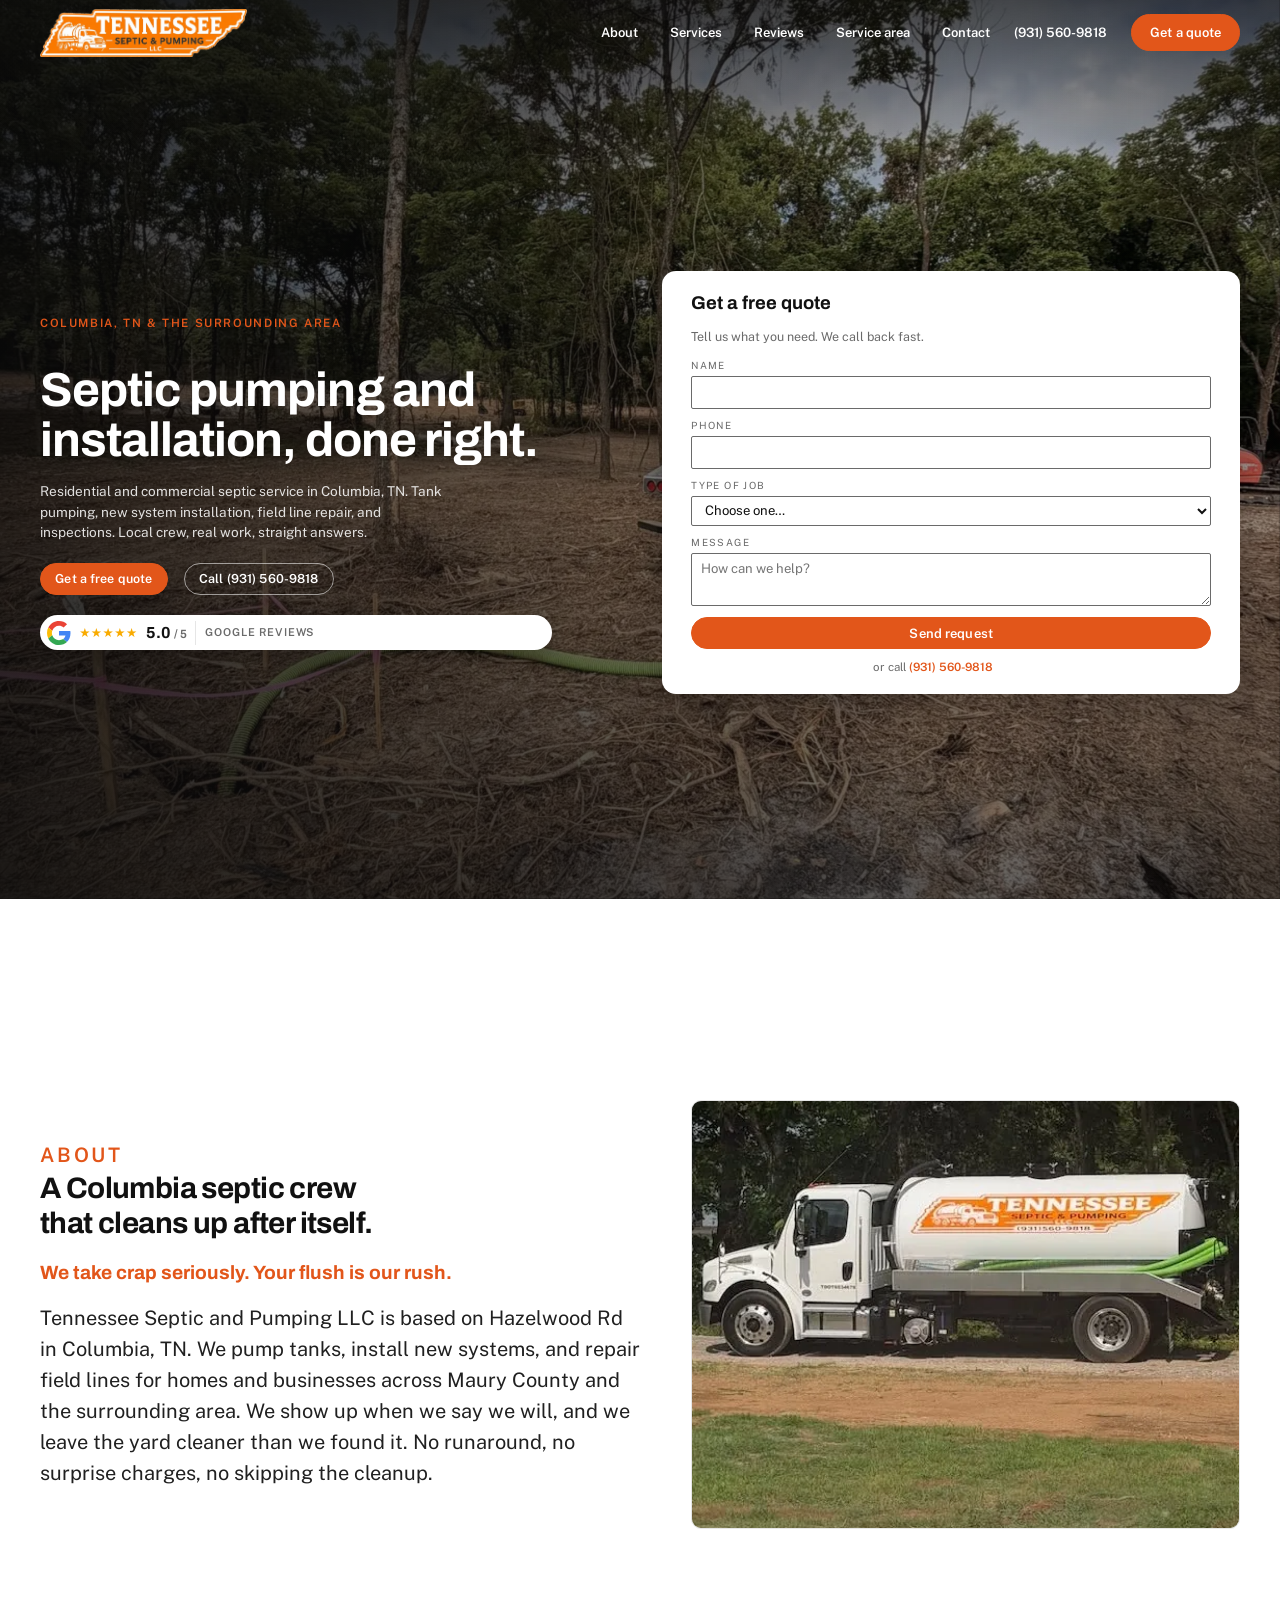
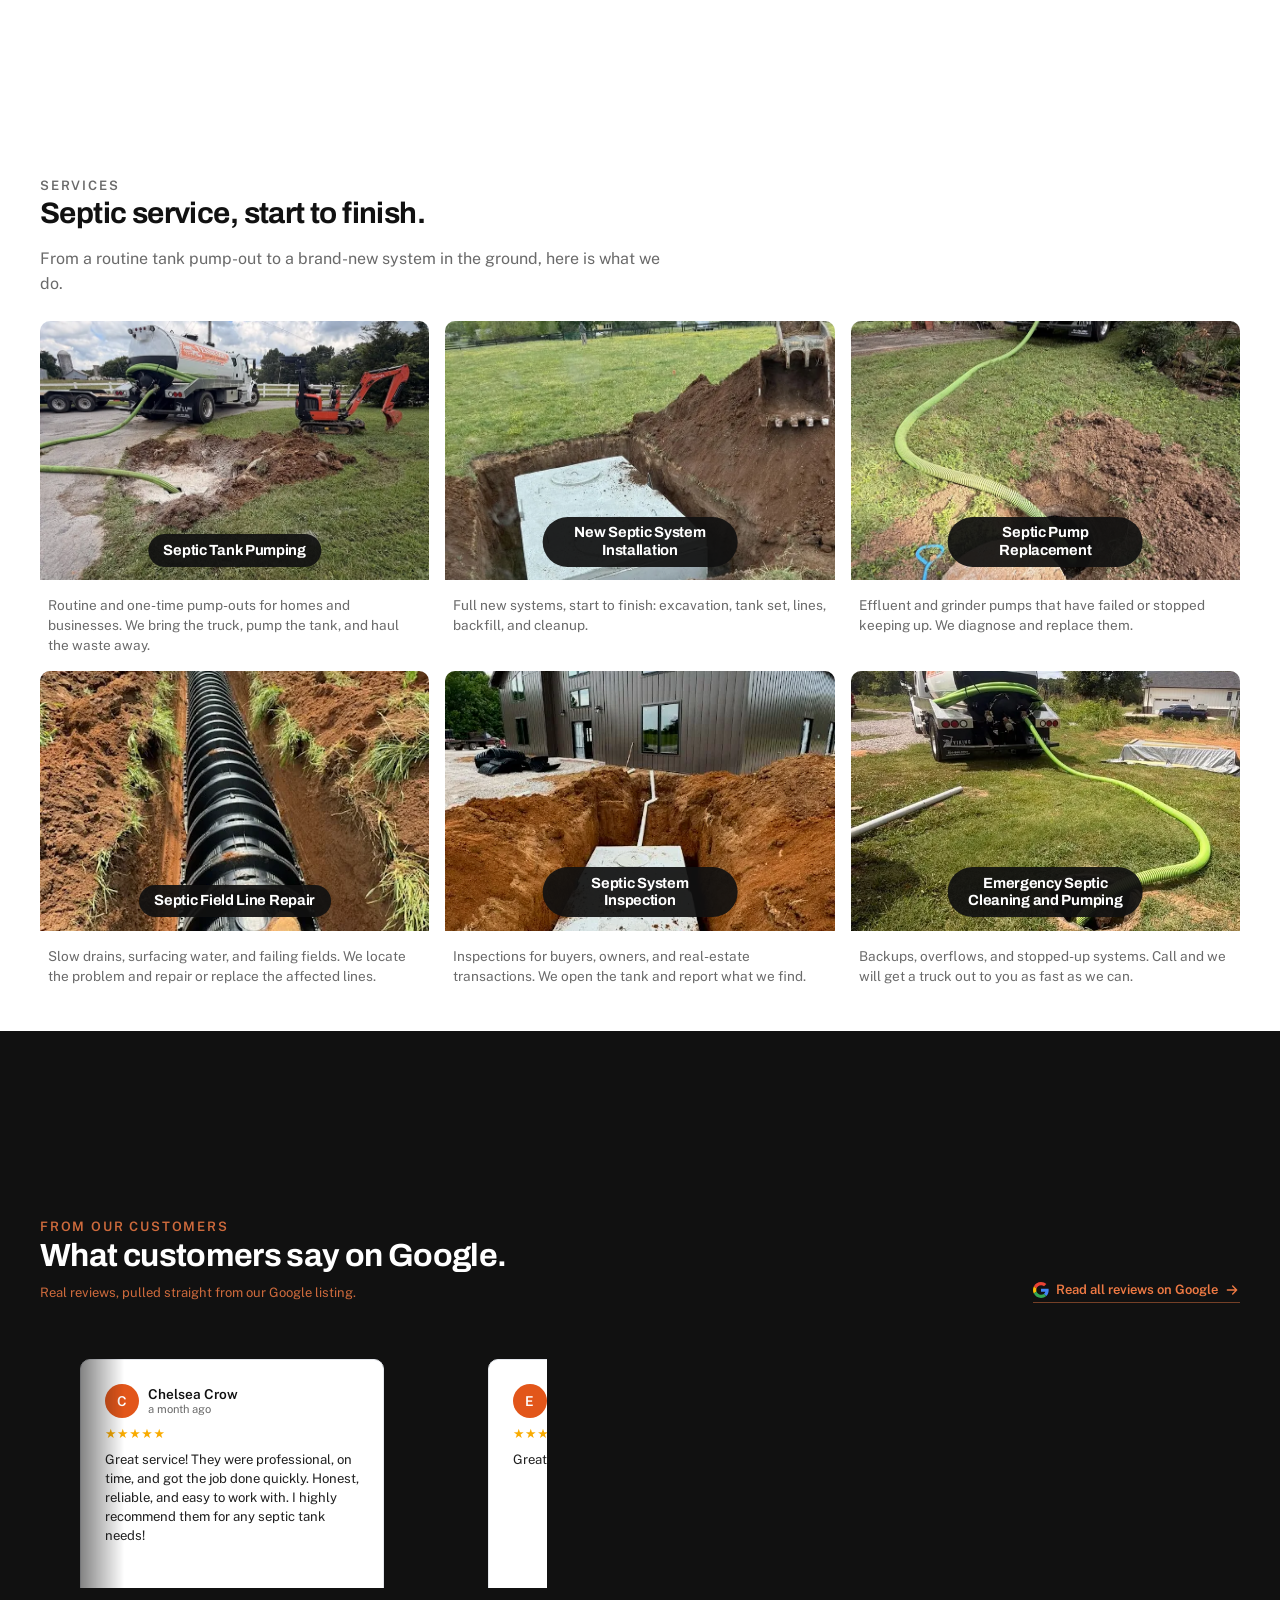
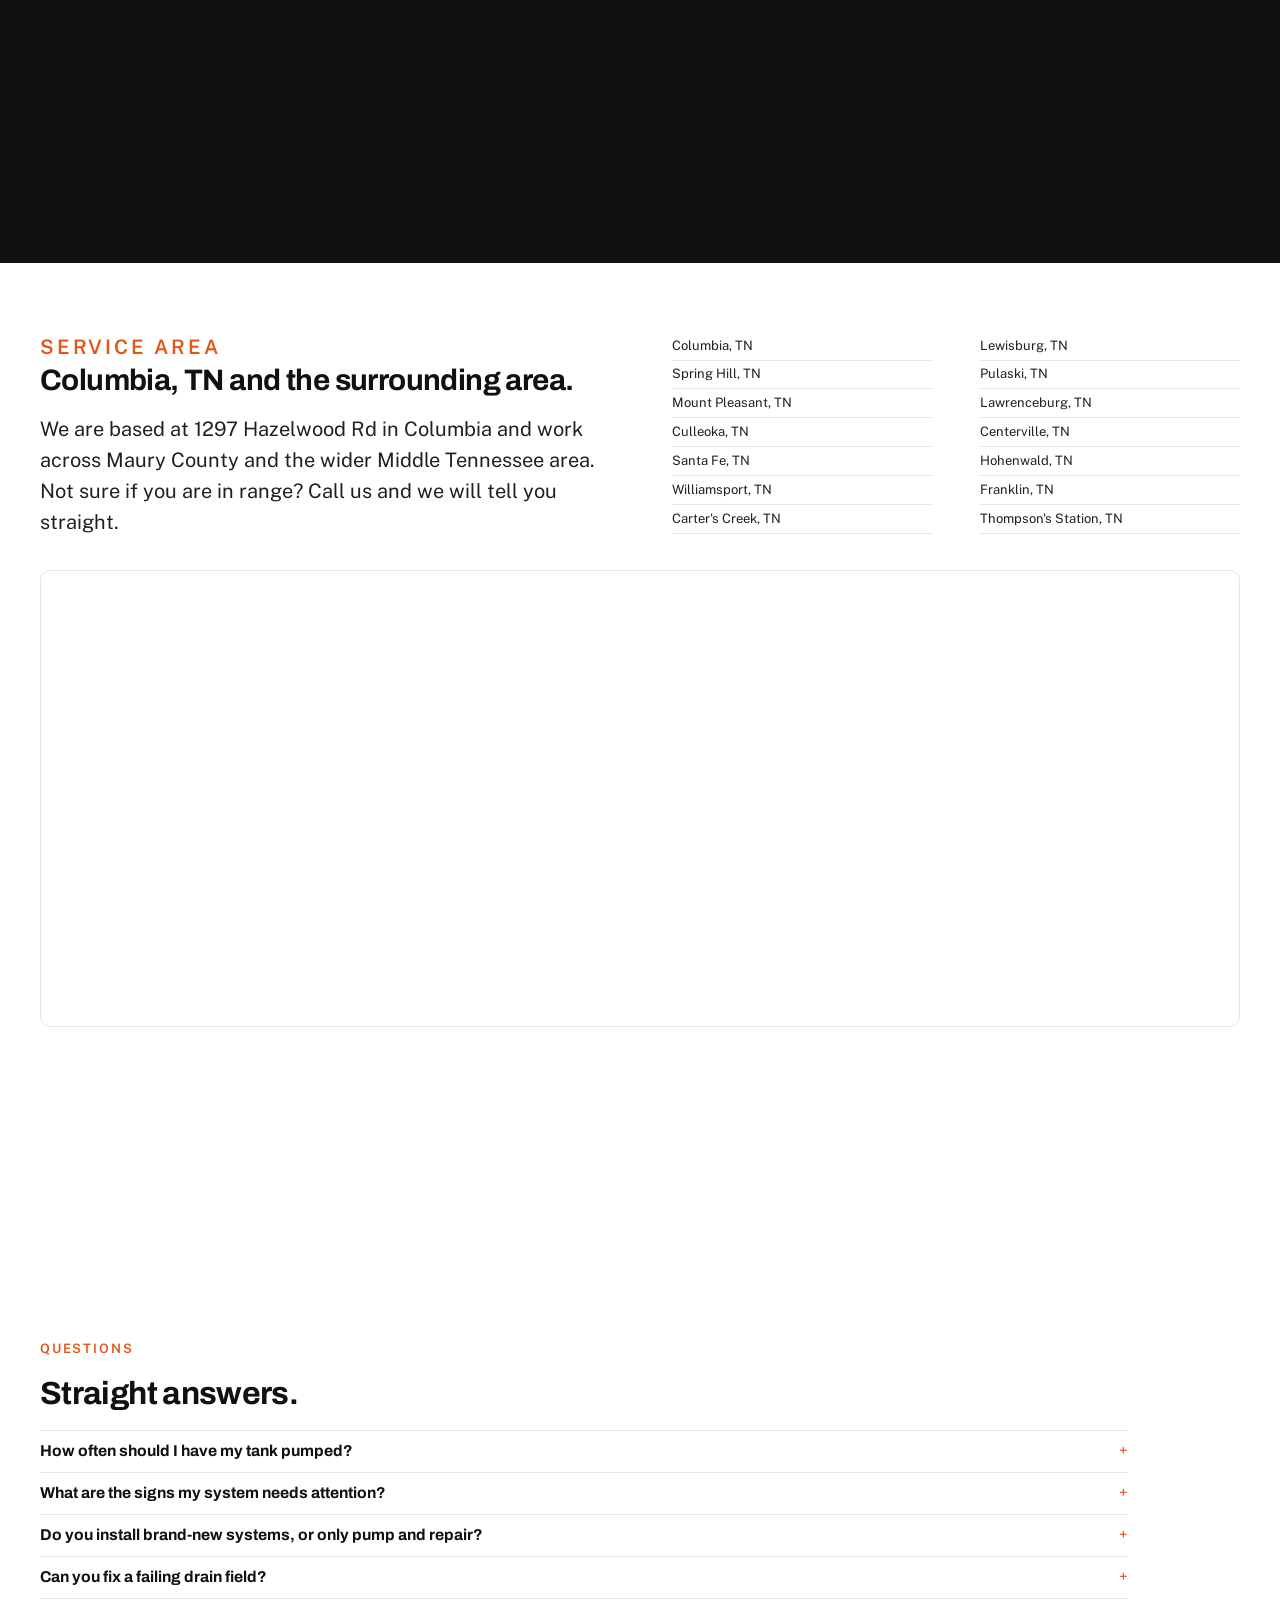
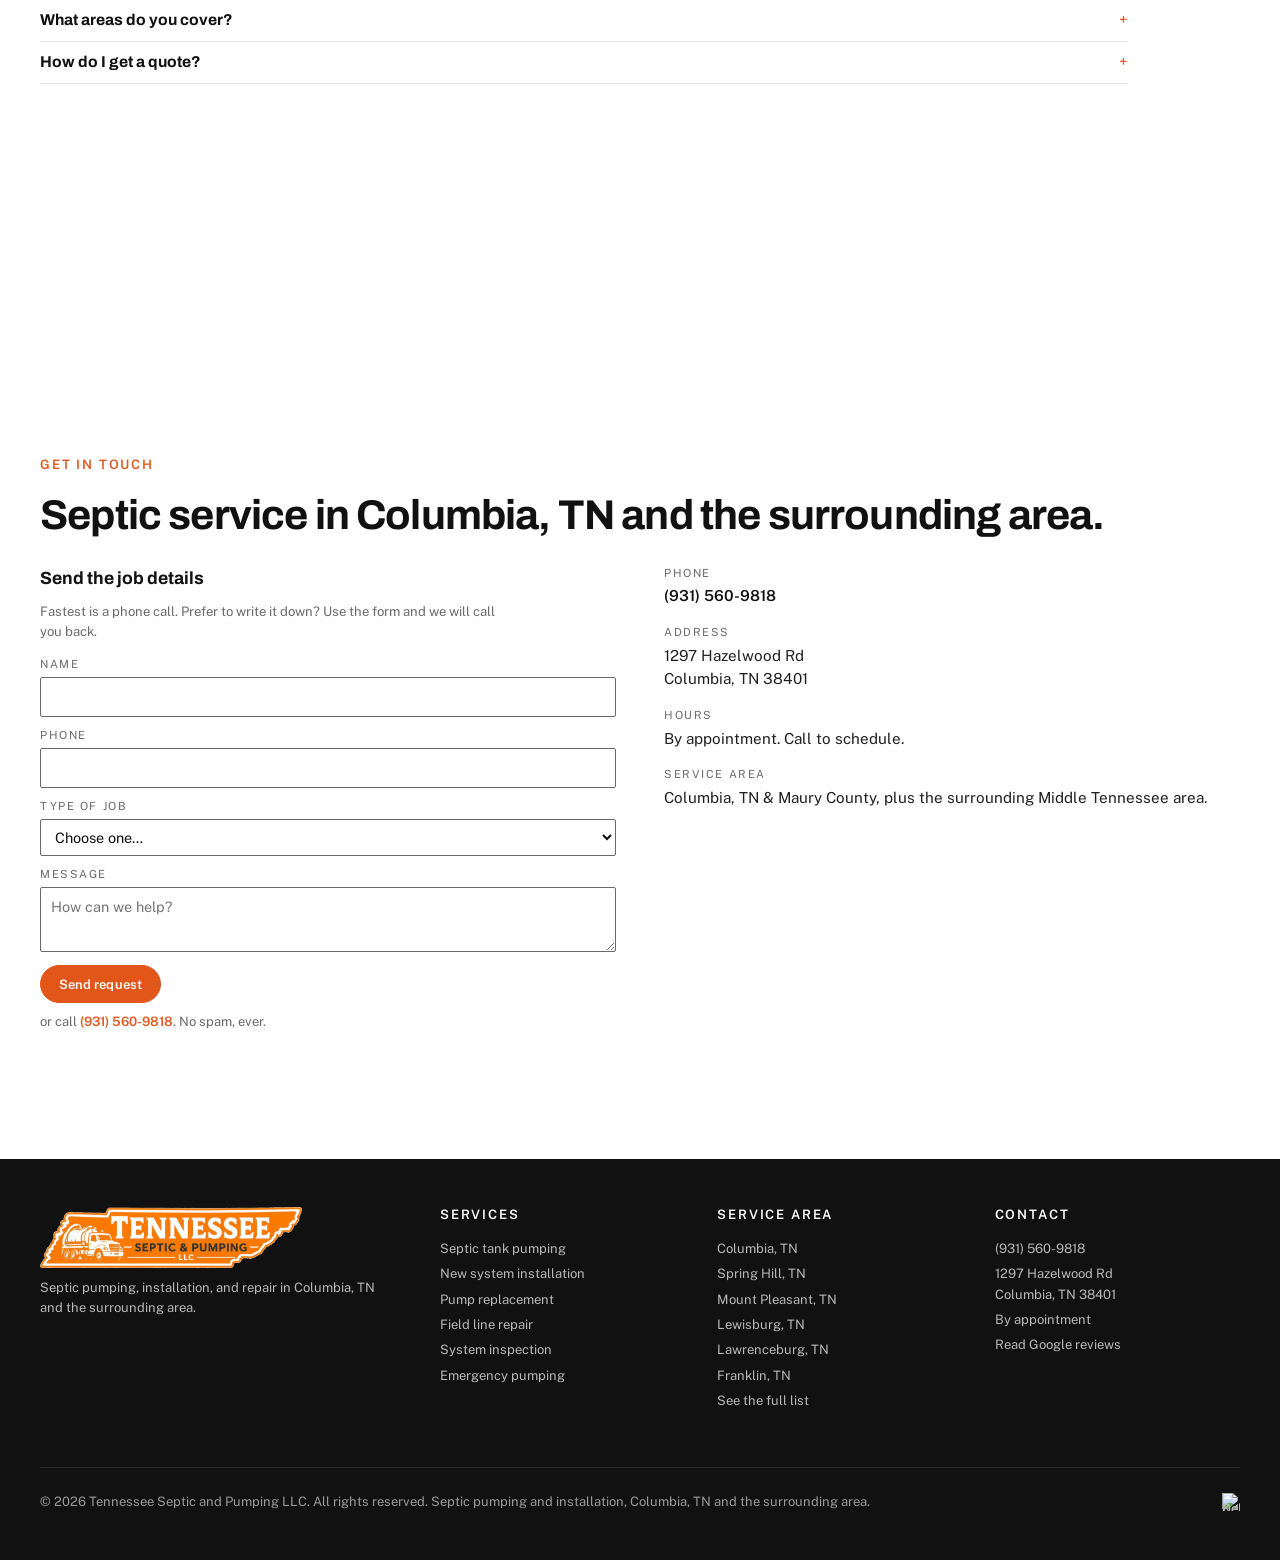
==== commit bb9bad87: "@ Rebrand template for Tennessee Septic and Pumping LLC Replaces all Better Roofing 57 content/asset" ====
--- a/index.html
+++ b/index.html
@@ -3,69 +3,79 @@
 <head>
   <meta charset="utf-8" />
   <meta name="viewport" content="width=device-width, initial-scale=1, viewport-fit=cover" />
-  <title>Better Roofing 57. Roofing Contractor in Cordova, TN.</title>
-  <meta name="description" content="Better Roofing 57 LLC. Residential and commercial roofing in Cordova, TN and the Memphis metro. Roof repair, replacement, inspections. 5.0-star rated, licensed, free estimates. Call (901) 484-5717." />
-  <meta name="theme-color" content="#1b3a6b" />
-  <link rel="icon" type="image/png" href="assets/images/better-roofing-57-favicon.png" />
-  <link rel="apple-touch-icon" sizes="180x180" href="assets/images/apple-touch-icon-180x180.png" />
+  <title>Tennessee Septic and Pumping LLC. Septic service in Columbia, TN.</title>
+  <meta name="description" content="Tennessee Septic and Pumping LLC. Septic tank pumping, new system installation, field line repair, and inspections in Columbia, TN and the surrounding area. Call (931) 560-9818." />
+  <meta name="theme-color" content="#e2561a" />
+  <meta name="author" content="Tennessee Septic and Pumping LLC" />
+
+  <link rel="icon" href="assets/images/favicon.ico" sizes="any" />
+  <link rel="icon" type="image/png" href="assets/images/apple-touch-icon-180.png" />
+  <link rel="apple-touch-icon" sizes="180x180" href="assets/images/apple-touch-icon-180.png" />
+
+  <!-- Social preview: the logo on a clean panel -->
+  <meta property="og:type" content="website" />
+  <meta property="og:locale" content="en_US" />
+  <meta property="og:site_name" content="Tennessee Septic and Pumping LLC" />
+  <meta property="og:title" content="Tennessee Septic and Pumping LLC. Septic service in Columbia, TN." />
+  <meta property="og:description" content="Septic tank pumping, new system installation, field line repair, and inspections in Columbia, TN and the surrounding area. Call (931) 560-9818." />
+  <meta property="og:image" content="assets/images/og-image.jpg" />
+  <meta property="og:image:width" content="1200" />
+  <meta property="og:image:height" content="630" />
+  <meta property="og:image:alt" content="Tennessee Septic and Pumping LLC logo" />
+  <meta name="twitter:card" content="summary_large_image" />
+  <meta name="twitter:title" content="Tennessee Septic and Pumping LLC. Septic service in Columbia, TN." />
+  <meta name="twitter:description" content="Septic tank pumping, new system installation, field line repair, and inspections in Columbia, TN and the surrounding area. Call (931) 560-9818." />
+  <meta name="twitter:image" content="assets/images/og-image.jpg" />
+
   <link rel="preconnect" href="https://fonts.googleapis.com" />
   <link rel="preconnect" href="https://fonts.gstatic.com" crossorigin />
-  <!-- Paired display + body: Libre Caslon Text (display) + IBM Plex Sans (body). No Inter/Geist. -->
-  <link href="https://fonts.googleapis.com/css2?family=IBM+Plex+Sans:wght@300;400;500;600&family=Libre+Caslon+Text:ital,wght@0,400;0,700;1,400&display=swap" rel="stylesheet" />
+  <!-- Paired display + body: Archivo (architectural industrial grotesque) + Public Sans (humanist body). No Inter/Geist. -->
+  <link href="https://fonts.googleapis.com/css2?family=Archivo:wght@500;600;700;800&family=Public+Sans:wght@400;500;600&display=swap" rel="stylesheet" />
   <link rel="stylesheet" href="styles/tokens.css" />
   <link rel="stylesheet" href="styles/styles.css" />
 
-  <!-- Structured data: RoofingContractor + area served -->
+  <!-- Structured data: LocalBusiness + septic services + verbatim Google reviews -->
   <script type="application/ld+json">
   {
     "@context": "https://schema.org",
-    "@type": "RoofingContractor",
-    "name": "Better Roofing 57 LLC",
-    "alternateName": "Better Roofing and Restoration",
-    "telephone": "+19014845717",
-    "url": "https://betterroofing57.com",
+    "@type": "LocalBusiness",
+    "name": "Tennessee Septic and Pumping LLC",
+    "telephone": "+19315609818",
+    "url": "https://tennesseesepticandpumping.com",
+    "image": "https://tennesseesepticandpumping.com/assets/images/og-image.jpg",
     "address": {
       "@type": "PostalAddress",
-      "streetAddress": "1138 N Germantown Pkwy, Suite 101",
-      "addressLocality": "Cordova",
+      "streetAddress": "1297 Hazelwood Rd",
+      "addressLocality": "Columbia",
       "addressRegion": "TN",
-      "postalCode": "38016",
+      "postalCode": "38401",
       "addressCountry": "US"
     },
-    "openingHoursSpecification": [{
-      "@type": "OpeningHoursSpecification",
-      "dayOfWeek": ["Monday","Tuesday","Wednesday","Thursday","Friday"],
-      "opens": "09:00", "closes": "17:00"
-    }],
-    "aggregateRating": {
-      "@type": "AggregateRating",
-      "ratingValue": "5.0",
-      "reviewCount": "6",
-      "bestRating": "5"
-    },
     "areaServed": [
-      {"@type":"City","name":"Cordova, TN"},
-      {"@type":"City","name":"Memphis, TN"},
-      {"@type":"City","name":"Bartlett, TN"},
-      {"@type":"City","name":"Collierville, TN"},
-      {"@type":"City","name":"Arlington, TN"},
-      {"@type":"City","name":"Covington, TN"},
-      {"@type":"City","name":"Atoka, TN"},
-      {"@type":"City","name":"Eads, TN"},
-      {"@type":"City","name":"Byhalia, MS"},
-      {"@type":"City","name":"Clarkedale, AR"}
+      {"@type":"City","name":"Columbia, TN"},
+      {"@type":"AdministrativeArea","name":"Maury County, TN"},
+      {"@type":"AdministrativeArea","name":"Middle Tennessee"}
     ],
     "hasOfferCatalog": {
       "@type": "OfferCatalog",
-      "name": "Roofing services",
+      "name": "Septic services",
       "itemListElement": [
-        {"@type":"Offer","itemOffered":{"@type":"Service","name":"Roof repair"}},
-        {"@type":"Offer","itemOffered":{"@type":"Service","name":"Roof replacement / installation"}},
-        {"@type":"Offer","itemOffered":{"@type":"Service","name":"Roof inspection"}},
-        {"@type":"Offer","itemOffered":{"@type":"Service","name":"Commercial roofing"}},
-        {"@type":"Offer","itemOffered":{"@type":"Service","name":"Painting & siding"}}
+        {"@type":"Offer","itemOffered":{"@type":"Service","name":"Septic tank pumping"}},
+        {"@type":"Offer","itemOffered":{"@type":"Service","name":"New septic system installation"}},
+        {"@type":"Offer","itemOffered":{"@type":"Service","name":"Septic pump replacement"}},
+        {"@type":"Offer","itemOffered":{"@type":"Service","name":"Septic field line repair"}},
+        {"@type":"Offer","itemOffered":{"@type":"Service","name":"Septic system inspection"}},
+        {"@type":"Offer","itemOffered":{"@type":"Service","name":"Emergency septic cleaning and pumping"}}
       ]
-    }
+    },
+    "review": [
+      {"@type":"Review","author":{"@type":"Person","name":"Chelsea Crow"},"reviewRating":{"@type":"Rating","ratingValue":"5","bestRating":"5"},"reviewBody":"Great service! They were professional, on time, and got the job done quickly. Honest, reliable, and easy to work with. I highly recommend them for any septic tank needs!"},
+      {"@type":"Review","author":{"@type":"Person","name":"Esco Perry"},"reviewRating":{"@type":"Rating","ratingValue":"5","bestRating":"5"},"reviewBody":"Great company they do great work"},
+      {"@type":"Review","author":{"@type":"Person","name":"Lori Newsom"},"reviewRating":{"@type":"Rating","ratingValue":"5","bestRating":"5"},"reviewBody":"If I could give more stars I would! Andy is very reliable and honest! Give him a call for all your septic tank needs. You won't be disappointed.."},
+      {"@type":"Review","author":{"@type":"Person","name":"Joe Sedlak"},"reviewRating":{"@type":"Rating","ratingValue":"5","bestRating":"5"},"reviewBody":"Andy came check it in the morning and by the afternoon had a tank installed and covered and straw on the top and will come back to plant grass seed when it settles in. Did I tell you even with him doing it in the rain he cleaned the roadway and left it even better then I had Best service and friendly great work ethic."},
+      {"@type":"Review","author":{"@type":"Person","name":"sarah isabelle"},"reviewRating":{"@type":"Rating","ratingValue":"5","bestRating":"5"},"reviewBody":"Nice and friendly ! Very good work ethic"},
+      {"@type":"Review","author":{"@type":"Person","name":"Sam Williams"},"reviewRating":{"@type":"Rating","ratingValue":"5","bestRating":"5"},"reviewBody":"Highly recommend"}
+    ]
   }
   </script>
 </head>
@@ -79,48 +89,27 @@
       <path fill="#FBBC05" d="M10.53 28.59c-.48-1.45-.76-2.99-.76-4.59s.27-3.14.76-4.59l-7.98-6.19C.92 16.46 0 20.12 0 24c0 3.88.92 7.54 2.56 10.78l7.97-6.19z"/>
       <path fill="#34A853" d="M24 48c6.48 0 11.93-2.13 15.89-5.81l-7.73-6c-2.15 1.45-4.92 2.3-8.16 2.3-6.26 0-11.57-4.22-13.47-9.91l-7.98 6.19C6.51 42.62 14.62 48 24 48z"/>
     </symbol>
-    <!-- HomeAdvisor mark: current official icon (HomeAdvisor orange #F68315) -->
-    <symbol id="ha-logo" viewBox="0 0 24 24">
-      <path fill="#F68315" d="M15.98 2.442H8.02L0 10.46h2.275l6.882-6.88 6.881 6.881H24l-8.02-8.018m-.492 9.348L9.157 5.459 4.01 10.605v4.987a1.33 1.33 0 0 0 1.329 1.329h6.077l4.637 4.637v-4.637h2.598a1.33 1.33 0 0 0 1.33-1.33V11.79h-4.494Z"/>
-    </symbol>
-    <!-- Bespoke line marks for stats / trust (currentColor, match the accent) -->
-    <symbol id="ic-shield" viewBox="0 0 24 24">
-      <path d="M12 3 L20 6 V12 C20 16.5 16.5 20 12 21.5 C7.5 20 4 16.5 4 12 V6 Z" fill="none" stroke="currentColor" stroke-width="1.8" stroke-linejoin="round"/>
-      <path d="M8.5 12 L11 14.5 L15.5 9.5" fill="none" stroke="currentColor" stroke-width="1.8" stroke-linecap="round" stroke-linejoin="round"/>
-    </symbol>
-    <symbol id="ic-clock" viewBox="0 0 24 24">
-      <circle cx="12" cy="12" r="8.5" fill="none" stroke="currentColor" stroke-width="1.8"/>
-      <path d="M12 7.5 V12 L15.5 14" fill="none" stroke="currentColor" stroke-width="1.8" stroke-linecap="round" stroke-linejoin="round"/>
-    </symbol>
-    <symbol id="ic-badge" viewBox="0 0 24 24">
-      <path d="M12 2.5 L14.8 5 L18.5 4.6 L18.9 8.3 L22 10.5 L20.2 14 L22 17.5 L18.9 19.7 L18.5 23.4 L14.8 23 L12 25.5 L9.2 23 L5.5 23.4 L5.1 19.7 L2 17.5 L3.8 14 L2 10.5 L5.1 8.3 L5.5 4.6 L9.2 5 Z" fill="none" stroke="currentColor" stroke-width="1.8" stroke-linejoin="round" transform="scale(0.92) translate(1,1)"/>
-      <path d="M9 12 L11.3 14.3 L15.5 10" fill="none" stroke="currentColor" stroke-width="1.8" stroke-linecap="round" stroke-linejoin="round" transform="scale(0.92) translate(1,1)"/>
-    </symbol>
-    <symbol id="ic-doc" viewBox="0 0 24 24">
-      <path d="M6 3 H15 L19 7 V21 H6 Z" fill="none" stroke="currentColor" stroke-width="1.8" stroke-linejoin="round"/>
-      <path d="M15 3 V7 H19" fill="none" stroke="currentColor" stroke-width="1.8" stroke-linejoin="round"/>
-      <path d="M9 12 H16 M9 15.5 H16 M9 18.5 H13" fill="none" stroke="currentColor" stroke-width="1.8" stroke-linecap="round"/>
-    </symbol>
   </svg>
 
   <!-- ============================================================
-       Header, sticky, click-to-call always visible (mobile urgency)
+       Header, sticky + transparent over the hero, turns solid on scroll.
+       Click-to-call always visible (mobile urgency).
        ============================================================ -->
-  <header class="site-head">
+  <header class="site-head" id="site-head">
     <div class="site-head__inner">
-      <a class="brand" href="#top" aria-label="Better Roofing 57, home">
-        <img class="brand__logo" src="assets/images/better-roofing-57-logo.webp" alt="Better Roofing 57" />
+      <a class="brand" href="#top" aria-label="Tennessee Septic and Pumping, home">
+        <img class="brand__logo" src="assets/images/logo.webp" alt="Tennessee Septic and Pumping LLC" />
       </a>
       <nav class="nav" aria-label="Primary">
         <div class="nav__links">
           <a href="#about">About</a>
           <a href="#services">Services</a>
           <a href="#reviews">Reviews</a>
-          <a href="#work">Work</a>
+          <a href="#area">Service area</a>
           <a href="#contact">Contact</a>
         </div>
-        <a class="nav__phone tel" href="tel:+19014845717">(901) 484-5717</a>
-        <a class="btn nav__cta" href="tel:+19014845717">Call now</a>
+        <a class="nav__phone tel" href="tel:+19315609818">(931) 560-9818</a>
+        <a class="btn nav__cta" href="#contact">Get a quote</a>
       </nav>
     </div>
   </header>
@@ -128,76 +117,66 @@
   <main id="top">
 
     <!-- ============================================================
-         Hero, split: value + stats + review on the left, form on the right.
-         Full screen.
+         Hero, full-bleed real job photo, dark overlay, value + CTAs
+         + Google rating. Full screen. No form; contact carries it.
          ============================================================ -->
     <section class="hero" id="hero">
-      <div class="shell hero__shell">
+      <img class="hero__bg" src="assets/images/hero.webp" alt="Tennessee Septic and Pumping" decoding="async" />
+      <div class="hero__overlay" aria-hidden="true"></div>
+      <div class="shell hero__grid">
         <div class="hero__left">
-          <p class="label">Cordova & the Memphis metro</p>
-          <h1 class="hero__title">Your roofer in the Cordova &amp; Memphis area.</h1>
-          <p class="hero__sub">Residential and commercial roofing:<br>Repairs, replacements, inspections. Same-day estimates and real follow-through.</p>
-
-          <ul class="herostats" aria-label="At a glance">
-            <li class="herostat">
-              <span class="herostat__num"><svg class="herostat__ic" viewBox="0 0 48 48" aria-hidden="true"><use href="#g-logo"/></svg>5/5</span>
-              <span class="herostat__lbl">Google rating</span>
-            </li>
-            <li class="herostat">
-              <span class="herostat__num">~10</span>
-              <span class="herostat__lbl">years in business</span>
-            </li>
-            <li class="herostat">
-              <span class="herostat__num"><svg class="herostat__ic" viewBox="0 0 48 48" aria-hidden="true"><use href="#ha-logo"/></svg>5/5</span>
-              <span class="herostat__lbl">on HomeAdvisor</span>
-            </li>
-            <li class="herostat">
-              <span class="herostat__num">A+</span>
-              <span class="herostat__lbl">BBB rating</span>
-            </li>
-          </ul>
-
-          <figure class="heroquote">
-            <span class="heroquote__stars" aria-label="5 out of 5 stars">★★★★★</span>
-            <blockquote>“I highly recommend Better Roofing 57 for all your roofing needs. Professional, prompt, patient with the insurance company, efficient, knowledgeable and affordable. 10/10.”</blockquote>
-            <figcaption><svg viewBox="0 0 48 48" aria-hidden="true"><use href="#g-logo"/></svg> Lindsay Porter, on Google</figcaption>
-          </figure>
-        </div>
-
-        <aside class="hero__right" aria-label="Request a free estimate">
-          <form class="form form--card" id="hero-form" data-estimate novalidate>
+          <p class="label">Columbia, TN &amp; the surrounding area</p>
+          <h1 class="hero__title">Septic pumping and installation, done right.</h1>
+          <p class="hero__sub">Residential and commercial septic service in Columbia, TN. Tank pumping, new system installation, field line repair, and inspections. Local crew, real work, straight answers.</p>
+          <div class="hero__ctas">
+            <a class="btn" href="#contact">Get a free quote</a>
+            <a class="btn btn--ghost-light tel" href="tel:+19315609818">Call (931) 560-9818</a>
+          </div>
+          <div class="gbadge">
+            <svg class="gbadge__g" viewBox="0 0 48 48" aria-hidden="true"><use href="#g-logo"/></svg>
+            <span class="gbadge__stars" aria-hidden="true">★★★★★</span>
+            <span class="gbadge__rating"><strong>5.0</strong> <span class="gbadge__of">/ 5</span></span>
+            <span class="gbadge__label">Google Reviews</span>
+          </div>
+        </div>
+
+        <aside class="hero__form-wrap" aria-label="Request a quote">
+          <form class="form form--hero" id="hero-form" data-estimate novalidate>
+            <!-- [CONFIRM ON CALL: replace access key with the client's Web3Forms key] -->
             <input type="hidden" name="access_key" value="REPLACE_WITH_CLIENT_FORM_KEY" />
-            <input type="hidden" name="subject" value="New estimate request from betterroofing57.com (hero)" />
-            <input type="hidden" name="from_name" value="betterroofing57.com" />
+            <input type="hidden" name="subject" value="New service request from tennesseesepticandpumping.com (hero)" />
+            <input type="hidden" name="from_name" value="tennesseesepticandpumping.com" />
             <input type="checkbox" name="_botcheck" style="display:none" tabindex="-1" autocomplete="off" />
 
-            <p class="form__title">Get a free estimate</p>
-            <p class="form__hint">Tell us what is going on. We will call you back.</p>
-
-            <div class="field">
-              <label for="h-name">Name</label>
-              <input id="h-name" name="name" type="text" autocomplete="name" required />
-            </div>
-            <div class="field">
-              <label for="h-phone">Phone</label>
-              <input id="h-phone" name="phone" type="tel" autocomplete="tel" required />
-            </div>
-            <div class="field">
-              <label for="h-type">Type of job</label>
-              <select id="h-type" name="job_type" required>
+            <p class="form__title">Get a free quote</p>
+            <p class="form__hint">Tell us what you need. We call back fast.</p>
+
+            <div class="field">
+              <label for="hf-name">Name</label>
+              <input id="hf-name" name="name" type="text" autocomplete="name" required />
+            </div>
+            <div class="field">
+              <label for="hf-phone">Phone</label>
+              <input id="hf-phone" name="phone" type="tel" autocomplete="tel" required />
+            </div>
+            <div class="field">
+              <label for="hf-type">Type of job</label>
+              <select id="hf-type" name="job_type" required>
                 <option value="" disabled selected>Choose one…</option>
-                <option value="repair">Repair</option>
-                <option value="replacement">Replacement / installation</option>
-                <option value="inspection">Inspection</option>
-                <option value="commercial">Commercial</option>
+                <option value="pumping">Septic tank pumping</option>
+                <option value="installation">New system installation</option>
+                <option value="pump-replacement">Pump replacement</option>
+                <option value="field-line">Field line repair</option>
+                <option value="inspection">System inspection</option>
+                <option value="emergency">Emergency</option>
               </select>
             </div>
             <div class="field">
-              <label for="h-msg">Message</label>
-              <textarea id="h-msg" name="message" placeholder="How can we help?"></textarea>
+              <label for="hf-msg">Message</label>
+              <textarea id="hf-msg" name="message" placeholder="How can we help?"></textarea>
             </div>
             <button class="btn form__submit" type="submit">Send request</button>
-            <p class="form__note">or call <a class="tel" href="tel:+19014845717">(901) 484-5717</a>. No spam, ever.</p>
+            <p class="form__note">or call <a class="tel" href="tel:+19315609818">(931) 560-9818</a></p>
             <p class="form__sent" id="hero-form-sent" hidden>Thanks, request received. We will be in touch shortly.</p>
           </form>
         </aside>
@@ -212,58 +191,219 @@
         <div class="about">
           <div class="about__text measure">
             <p class="label">About</p>
-            <h2>A Cordova roofer, built on follow-through.</h2>
-            <p>Better Roofing 57 LLC is a Cordova-based roofing company with about a decade on homes and businesses across the Memphis metro. We come out the day you call, hand you the estimate before we leave, and check back after the job to make sure nothing is wrong. No runaround, no surprises on the invoice, no empty promises.</p>
+            <h2>A Columbia septic crew that cleans up after itself.</h2>
+            <p class="tagline">We take crap seriously. Your flush is our rush.</p>
+            <p>Tennessee Septic and Pumping LLC is based on Hazelwood Rd in Columbia, TN. We pump tanks, install new systems, and repair field lines for homes and businesses across Maury County and the surrounding area. We show up when we say we will, and we leave the yard cleaner than we found it. No runaround, no surprise charges, no skipping the cleanup.</p>
           </div>
           <figure class="about__fig">
-            <img class="about__img" src="assets/images/roofing.webp" alt="Asphalt shingle roof in the Memphis metro" loading="lazy" decoding="async" />
+            <img class="about__img" src="assets/images/work-fb.webp" alt="Tennessee Septic and Pumping on a job site" loading="lazy" decoding="async" />
           </figure>
         </div>
       </div>
     </section>
 
     <!-- ============================================================
-         Services, one real entry each, no stock icons / emoji. Full screen.
+         Services, real job photos with a heading pill overlay.
+         6 cards, 2 rows x 3 columns on desktop. Full screen (grows to fit).
          ============================================================ -->
     <section id="services">
       <div class="shell">
         <div class="services__head measure">
           <p class="label">Services</p>
-          <h2>Residential & commercial roofing, start to finish.</h2>
-          <p>From a single leaking shingle to a full commercial re-roof, here is what we do.</p>
-        </div>
-
-        <div class="svc-list">
-          <article class="svc">
-            <span class="svc__num">01</span>
-            <h3>Roof repair</h3>
-            <p>Leaks, missing or damaged shingles, flashing, storm patches. Same-day estimates on most calls.</p>
+          <h2>Septic service, start to finish.</h2>
+          <p>From a routine tank pump-out to a brand-new system in the ground, here is what we do.</p>
+        </div>
+
+        <div class="svc-grid">
+          <article class="svc-card">
+            <div class="svc-card__media">
+              <img class="svc-card__img" src="assets/images/svc-pumping.webp" alt="Septic tank pumping truck at work" loading="lazy" decoding="async" />
+              <span class="svc-card__pill">Septic Tank Pumping</span>
+            </div>
+            <p class="svc-card__desc">Routine and one-time pump-outs for homes and businesses. We bring the truck, pump the tank, and haul the waste away.</p>
           </article>
-          <article class="svc">
-            <span class="svc__num">02</span>
-            <h3>Roof replacement & installation</h3>
-            <p>Asphalt shingle re-roofs for homes and small buildings. Permitting and code-compliant install.</p>
+
+          <article class="svc-card">
+            <div class="svc-card__media">
+              <img class="svc-card__img" src="assets/images/svc-install.webp" alt="New septic tank set in the ground" loading="lazy" decoding="async" />
+              <span class="svc-card__pill">New Septic System Installation</span>
+            </div>
+            <p class="svc-card__desc">Full new systems, start to finish: excavation, tank set, lines, backfill, and cleanup.</p>
           </article>
-          <article class="svc">
-            <span class="svc__num">03</span>
-            <h3>Roof inspection</h3>
-            <p>Free inspections for buyers, owners, or after a storm. Written findings you can act on.</p>
+
+          <article class="svc-card">
+            <div class="svc-card__media">
+              <img class="svc-card__img" src="assets/images/svc-pump-replace.webp" alt="Septic pump replacement work" loading="lazy" decoding="async" />
+              <span class="svc-card__pill">Septic Pump Replacement</span>
+            </div>
+            <p class="svc-card__desc">Effluent and grinder pumps that have failed or stopped keeping up. We diagnose and replace them.</p>
           </article>
-          <article class="svc">
-            <span class="svc__num">04</span>
-            <h3>Commercial roofing</h3>
-            <p>Repairs, replacements, and maintenance for commercial properties across the metro.</p>
+
+          <article class="svc-card">
+            <div class="svc-card__media">
+              <img class="svc-card__img" src="assets/images/svc-field-line.webp" alt="Septic field line installation" loading="lazy" decoding="async" />
+              <span class="svc-card__pill">Septic Field Line Repair</span>
+            </div>
+            <p class="svc-card__desc">Slow drains, surfacing water, and failing fields. We locate the problem and repair or replace the affected lines.</p>
           </article>
-          <article class="svc">
-            <span class="svc__num">05</span>
-            <h3>Storm & insurance help</h3>
-            <p>Document damage, work with your adjuster, and repair to code. Patient with the insurance company.</p>
+
+          <article class="svc-card">
+            <div class="svc-card__media">
+              <img class="svc-card__img" src="assets/images/svc-inspection.webp" alt="Septic system inspection of tank components" loading="lazy" decoding="async" />
+              <span class="svc-card__pill">Septic System Inspection</span>
+            </div>
+            <p class="svc-card__desc">Inspections for buyers, owners, and real-estate transactions. We open the tank and report what we find.</p>
           </article>
-          <article class="svc">
-            <span class="svc__num">06</span>
-            <h3>Painting & siding</h3>
-            <p>Exterior painting and siding to match the roof, keeping the rest of the building weather-tight.</p>
+
+          <article class="svc-card">
+            <div class="svc-card__media">
+              <img class="svc-card__img" src="assets/images/svc-emergency.webp" alt="Emergency septic pumping on site" loading="lazy" decoding="async" />
+              <span class="svc-card__pill">Emergency Septic Cleaning and Pumping</span>
+            </div>
+            <p class="svc-card__desc">Backups, overflows, and stopped-up systems. Call and we will get a truck out to you as fast as we can.</p>
           </article>
+        </div>
+      </div>
+    </section>
+
+    <!-- ============================================================
+         Reviews, scrolling Google-style cards. Full screen, black.
+         Verbatim Google reviews. Sarah's card uses her Google profile photo.
+         ============================================================ -->
+    <section id="reviews" class="section--ink">
+      <div class="shell">
+        <div class="reviews__head">
+          <div class="reviews__head-text measure">
+            <p class="label">From our customers</p>
+            <h2>What customers say on Google.</h2>
+            <p>Real reviews, pulled straight from our Google listing.</p>
+          </div>
+          <a class="reviews-link" href="https://share.google/NLA8GV2FpzMcNZL13" target="_blank" rel="noopener">
+            <svg viewBox="0 0 48 48" aria-hidden="true"><use href="#g-logo"/></svg> Read all reviews on Google
+            <svg class="reviews-link__arrow" viewBox="0 0 24 24" aria-hidden="true" fill="none" stroke="currentColor" stroke-width="2" stroke-linecap="round" stroke-linejoin="round"><path d="M5 12h14M13 6l6 6-6 6"/></svg>
+          </a>
+        </div>
+
+        <div class="marquee" aria-label="Customer reviews from Google">
+          <div class="marquee__track">
+            <!-- Cards rendered once, then duplicated for a seamless loop. -->
+
+            <figure class="gcard">
+              <div class="gcard__top">
+                <span class="gcard__avatar">C</span>
+                <span class="gcard__who">
+                  <span class="gcard__name">Chelsea Crow</span>
+                  <span class="gcard__when">a month ago</span>
+                </span>
+              </div>
+              <span class="gcard__stars" aria-label="5 out of 5 stars">★★★★★</span>
+              <blockquote class="gcard__text">Great service! They were professional, on time, and got the job done quickly. Honest, reliable, and easy to work with. I highly recommend them for any septic tank needs!</blockquote>
+              <figcaption class="gcard__foot"><svg viewBox="0 0 48 48" aria-hidden="true"><use href="#g-logo"/></svg> Posted on Google</figcaption>
+            </figure>
+
+            <figure class="gcard">
+              <div class="gcard__top">
+                <span class="gcard__avatar">E</span>
+                <span class="gcard__who">
+                  <span class="gcard__name">Esco Perry</span>
+                  <span class="gcard__when">a month ago</span>
+                </span>
+              </div>
+              <span class="gcard__stars" aria-label="5 out of 5 stars">★★★★★</span>
+              <blockquote class="gcard__text">Great company they do great work</blockquote>
+              <figcaption class="gcard__foot"><svg viewBox="0 0 48 48" aria-hidden="true"><use href="#g-logo"/></svg> Posted on Google</figcaption>
+            </figure>
+
+            <figure class="gcard">
+              <div class="gcard__top">
+                <span class="gcard__avatar">L</span>
+                <span class="gcard__who">
+                  <span class="gcard__name">Lori Newsom</span>
+                  <span class="gcard__when">a month ago</span>
+                </span>
+              </div>
+              <span class="gcard__stars" aria-label="5 out of 5 stars">★★★★★</span>
+              <blockquote class="gcard__text">If I could give more stars I would! Andy is very reliable and honest! Give him a call for all your septic tank needs. You won't be disappointed..</blockquote>
+              <figcaption class="gcard__foot"><svg viewBox="0 0 48 48" aria-hidden="true"><use href="#g-logo"/></svg> Posted on Google</figcaption>
+            </figure>
+
+            <figure class="gcard">
+              <div class="gcard__top">
+                <span class="gcard__avatar">J</span>
+                <span class="gcard__who">
+                  <span class="gcard__name">Joe Sedlak</span>
+                  <span class="gcard__when">a year ago</span>
+                </span>
+              </div>
+              <span class="gcard__stars" aria-label="5 out of 5 stars">★★★★★</span>
+              <blockquote class="gcard__text">Andy came check it in the morning and by the afternoon had a tank installed and covered and straw on the top and will come back to plant grass seed when it settles in. Did I tell you even with him doing it in the rain he cleaned the roadway and left it even better then I had Best service and friendly great work ethic.</blockquote>
+              <figcaption class="gcard__foot"><svg viewBox="0 0 48 48" aria-hidden="true"><use href="#g-logo"/></svg> Posted on Google</figcaption>
+            </figure>
+
+            <figure class="gcard">
+              <div class="gcard__top">
+                <span class="gcard__avatar"><img src="assets/images/reviewer-sarah.webp" alt="" /></span>
+                <span class="gcard__who">
+                  <span class="gcard__name">sarah isabelle</span>
+                  <span class="gcard__when">a year ago</span>
+                </span>
+              </div>
+              <span class="gcard__stars" aria-label="5 out of 5 stars">★★★★★</span>
+              <blockquote class="gcard__text">Nice and friendly ! Very good work ethic</blockquote>
+              <figcaption class="gcard__foot"><svg viewBox="0 0 48 48" aria-hidden="true"><use href="#g-logo"/></svg> Posted on Google</figcaption>
+            </figure>
+
+            <figure class="gcard">
+              <div class="gcard__top">
+                <span class="gcard__avatar">S</span>
+                <span class="gcard__who">
+                  <span class="gcard__name">Sam Williams</span>
+                  <span class="gcard__when">a year ago</span>
+                </span>
+              </div>
+              <span class="gcard__stars" aria-label="5 out of 5 stars">★★★★★</span>
+              <blockquote class="gcard__text">Highly recommend</blockquote>
+              <figcaption class="gcard__foot"><svg viewBox="0 0 48 48" aria-hidden="true"><use href="#g-logo"/></svg> Posted on Google</figcaption>
+            </figure>
+
+            <!-- duplicate set for seamless loop -->
+            <figure class="gcard" aria-hidden="true">
+              <div class="gcard__top"><span class="gcard__avatar">C</span><span class="gcard__who"><span class="gcard__name">Chelsea Crow</span><span class="gcard__when">a month ago</span></span></div>
+              <span class="gcard__stars" aria-label="5 out of 5 stars">★★★★★</span>
+              <blockquote class="gcard__text">Great service! They were professional, on time, and got the job done quickly. Honest, reliable, and easy to work with. I highly recommend them for any septic tank needs!</blockquote>
+              <figcaption class="gcard__foot"><svg viewBox="0 0 48 48" aria-hidden="true"><use href="#g-logo"/></svg> Posted on Google</figcaption>
+            </figure>
+            <figure class="gcard" aria-hidden="true">
+              <div class="gcard__top"><span class="gcard__avatar">E</span><span class="gcard__who"><span class="gcard__name">Esco Perry</span><span class="gcard__when">a month ago</span></span></div>
+              <span class="gcard__stars" aria-label="5 out of 5 stars">★★★★★</span>
+              <blockquote class="gcard__text">Great company they do great work</blockquote>
+              <figcaption class="gcard__foot"><svg viewBox="0 0 48 48" aria-hidden="true"><use href="#g-logo"/></svg> Posted on Google</figcaption>
+            </figure>
+            <figure class="gcard" aria-hidden="true">
+              <div class="gcard__top"><span class="gcard__avatar">L</span><span class="gcard__who"><span class="gcard__name">Lori Newsom</span><span class="gcard__when">a month ago</span></span></div>
+              <span class="gcard__stars" aria-label="5 out of 5 stars">★★★★★</span>
+              <blockquote class="gcard__text">If I could give more stars I would! Andy is very reliable and honest! Give him a call for all your septic tank needs. You won't be disappointed..</blockquote>
+              <figcaption class="gcard__foot"><svg viewBox="0 0 48 48" aria-hidden="true"><use href="#g-logo"/></svg> Posted on Google</figcaption>
+            </figure>
+            <figure class="gcard" aria-hidden="true">
+              <div class="gcard__top"><span class="gcard__avatar">J</span><span class="gcard__who"><span class="gcard__name">Joe Sedlak</span><span class="gcard__when">a year ago</span></span></div>
+              <span class="gcard__stars" aria-label="5 out of 5 stars">★★★★★</span>
+              <blockquote class="gcard__text">Andy came check it in the morning and by the afternoon had a tank installed and covered and straw on the top and will come back to plant grass seed when it settles in. Did I tell you even with him doing it in the rain he cleaned the roadway and left it even better then I had Best service and friendly great work ethic.</blockquote>
+              <figcaption class="gcard__foot"><svg viewBox="0 0 48 48" aria-hidden="true"><use href="#g-logo"/></svg> Posted on Google</figcaption>
+            </figure>
+            <figure class="gcard" aria-hidden="true">
+              <div class="gcard__top"><span class="gcard__avatar"><img src="assets/images/reviewer-sarah.webp" alt="" /></span><span class="gcard__who"><span class="gcard__name">sarah isabelle</span><span class="gcard__when">a year ago</span></span></div>
+              <span class="gcard__stars" aria-label="5 out of 5 stars">★★★★★</span>
+              <blockquote class="gcard__text">Nice and friendly ! Very good work ethic</blockquote>
+              <figcaption class="gcard__foot"><svg viewBox="0 0 48 48" aria-hidden="true"><use href="#g-logo"/></svg> Posted on Google</figcaption>
+            </figure>
+            <figure class="gcard" aria-hidden="true">
+              <div class="gcard__top"><span class="gcard__avatar">S</span><span class="gcard__who"><span class="gcard__name">Sam Williams</span><span class="gcard__when">a year ago</span></span></div>
+              <span class="gcard__stars" aria-label="5 out of 5 stars">★★★★★</span>
+              <blockquote class="gcard__text">Highly recommend</blockquote>
+              <figcaption class="gcard__foot"><svg viewBox="0 0 48 48" aria-hidden="true"><use href="#g-logo"/></svg> Posted on Google</figcaption>
+            </figure>
+          </div>
         </div>
       </div>
     </section>
@@ -276,177 +416,34 @@
         <div class="area__grid">
           <div class="area__lead measure">
             <p class="label">Service area</p>
-            <h2>Cordova and the whole Memphis metro.</h2>
-            <p>We are based on N Germantown Pkwy in Cordova and cover the surrounding metro across Tennessee, Mississippi, and Arkansas. Not sure if you are in range? Call us. We will tell you straight.</p>
+            <h2>Columbia, TN and the surrounding area.</h2>
+            <p>We are based at 1297 Hazelwood Rd in Columbia and work across Maury County and the wider Middle Tennessee area. Not sure if you are in range? Call us and we will tell you straight.</p>
           </div>
           <div>
             <ul class="area__list">
-              <li>Cordova, TN</li>
-              <li>Memphis, TN</li>
-              <li>Bartlett, TN</li>
-              <li>Collierville, TN</li>
-              <li>Arlington, TN</li>
-              <li>Covington, TN</li>
-              <li>Atoka, TN</li>
-              <li>Eads, TN</li>
-              <li>Braden, TN</li>
-              <li>Brighton, TN</li>
-              <li>Burlison, TN</li>
-              <li>Brunswick, TN</li>
-              <li>Byhalia, MS</li>
-              <li>Clarkedale, AR</li>
+              <li>Columbia, TN</li>
+              <li>Spring Hill, TN</li>
+              <li>Mount Pleasant, TN</li>
+              <li>Culleoka, TN</li>
+              <li>Santa Fe, TN</li>
+              <li>Williamsport, TN</li>
+              <li>Carter's Creek, TN</li>
+              <li>Lewisburg, TN</li>
+              <li>Pulaski, TN</li>
+              <li>Lawrenceburg, TN</li>
+              <li>Centerville, TN</li>
+              <li>Hohenwald, TN</li>
+              <li>Franklin, TN</li>
+              <li>Thompson's Station, TN</li>
             </ul>
           </div>
         </div>
 
         <div class="map-wrap map-wrap--wide">
           <iframe class="map"
-            src="https://www.google.com/maps?q=1138%20N%20Germantown%20Pkwy%2C%20Suite%20101%2C%20Cordova%2C%20TN%2038016&output=embed"
-            title="Better Roofing 57 service area and location on Google Maps"
+            src="https://www.google.com/maps?q=1297%20Hazelwood%20Rd%2C%20Columbia%2C%20TN%2038401&output=embed"
+            title="Tennessee Septic and Pumping location and service area on Google Maps"
             loading="lazy" referrerpolicy="no-referrer-when-downgrade" allowfullscreen></iframe>
-        </div>
-      </div>
-    </section>
-
-    <!-- ============================================================
-         Reviews, scrolling Google-style cards. Full screen, dark.
-         ============================================================ -->
-    <section id="reviews" class="section--ink">
-      <div class="shell">
-        <div class="reviews__head">
-          <div class="reviews__head-text measure">
-            <p class="label">From our customers</p>
-            <h2>5.0 stars. Six Google reviews, not a bad one among them.</h2>
-            <p>Real reviews, pulled straight from our Google listing.</p>
-          </div>
-          <a class="reviews-link" href="https://search.google.com/local/reviews?placeid=ChIJpxt98Ticf4gRgt0LvuG6O_E" target="_blank" rel="noopener">
-            <svg viewBox="0 0 48 48" aria-hidden="true"><use href="#g-logo"/></svg> Read all reviews on Google
-            <svg class="reviews-link__arrow" viewBox="0 0 24 24" aria-hidden="true" fill="none" stroke="currentColor" stroke-width="2" stroke-linecap="round" stroke-linejoin="round"><path d="M5 12h14M13 6l6 6-6 6"/></svg>
-          </a>
-        </div>
-
-        <div class="marquee" aria-label="Customer reviews from Google">
-          <div class="marquee__track">
-            <!-- Cards rendered once, then duplicated for a seamless loop. -->
-            <figure class="gcard">
-              <div class="gcard__top">
-                <span class="gcard__avatar">C</span>
-                <span class="gcard__who">
-                  <span class="gcard__name">Chataira Parnell</span>
-                  <span class="gcard__when">2 years ago</span>
-                </span>
-              </div>
-              <span class="gcard__stars" aria-label="5 out of 5 stars">★★★★★</span>
-              <blockquote class="gcard__text">They did an excellent job. When I called for the estimate he came that day. I received my estimate before he left and he was on the job. His men arrived before daylight working in the dark. The job was done and clean up was complete before I made it home from work. I would definitely recommend Better Roofing to everyone.</blockquote>
-              <figcaption class="gcard__foot"><svg viewBox="0 0 48 48" aria-hidden="true"><use href="#g-logo"/></svg> Posted on Google</figcaption>
-            </figure>
-
-            <figure class="gcard">
-              <div class="gcard__top">
-                <span class="gcard__avatar">L</span>
-                <span class="gcard__who">
-                  <span class="gcard__name">Lindsay Porter</span>
-                  <span class="gcard__when">4 years ago</span>
-                </span>
-              </div>
-              <span class="gcard__stars" aria-label="5 out of 5 stars">★★★★★</span>
-              <blockquote class="gcard__text">I highly recommend Better Roofing 57 for all your roofing needs. They were professional, prompt, patient (with insurance company), efficient, knowledgeable and affordable. 10/10.</blockquote>
-              <figcaption class="gcard__foot"><svg viewBox="0 0 48 48" aria-hidden="true"><use href="#g-logo"/></svg> Posted on Google</figcaption>
-            </figure>
-
-            <figure class="gcard">
-              <div class="gcard__top">
-                <span class="gcard__avatar">N</span>
-                <span class="gcard__who">
-                  <span class="gcard__name">N. Macklin</span>
-                  <span class="gcard__when">6 years ago</span>
-                </span>
-              </div>
-              <span class="gcard__stars" aria-label="5 out of 5 stars">★★★★★</span>
-              <blockquote class="gcard__text">Would recommend Better Roofing 57 in a heartbeat. The guys did a great job. Punctual, respectful, and very good at what they do. On time and skillful at their craft.</blockquote>
-              <figcaption class="gcard__foot"><svg viewBox="0 0 48 48" aria-hidden="true"><use href="#g-logo"/></svg> Posted on Google</figcaption>
-            </figure>
-
-            <figure class="gcard">
-              <div class="gcard__top">
-                <span class="gcard__avatar">P</span>
-                <span class="gcard__who">
-                  <span class="gcard__name">Pecola Burns</span>
-                  <span class="gcard__when">10 months ago</span>
-                </span>
-              </div>
-              <span class="gcard__stars" aria-label="5 out of 5 stars">★★★★★</span>
-              <blockquote class="gcard__text">Professional, reliable and quick response.</blockquote>
-              <figcaption class="gcard__foot"><svg viewBox="0 0 48 48" aria-hidden="true"><use href="#g-logo"/></svg> Posted on Google</figcaption>
-            </figure>
-
-            <!-- duplicate set for seamless loop -->
-            <figure class="gcard" aria-hidden="true">
-              <div class="gcard__top">
-                <span class="gcard__avatar">C</span>
-                <span class="gcard__who"><span class="gcard__name">Chataira Parnell</span><span class="gcard__when">2 years ago</span></span>
-              </div>
-              <span class="gcard__stars" aria-label="5 out of 5 stars">★★★★★</span>
-              <blockquote class="gcard__text">They did an excellent job. When I called for the estimate he came that day. I received my estimate before he left and he was on the job. His men arrived before daylight working in the dark. The job was done and clean up was complete before I made it home from work. I would definitely recommend Better Roofing to everyone.</blockquote>
-              <figcaption class="gcard__foot"><svg viewBox="0 0 48 48" aria-hidden="true"><use href="#g-logo"/></svg> Posted on Google</figcaption>
-            </figure>
-            <figure class="gcard" aria-hidden="true">
-              <div class="gcard__top">
-                <span class="gcard__avatar">L</span>
-                <span class="gcard__who"><span class="gcard__name">Lindsay Porter</span><span class="gcard__when">4 years ago</span></span>
-              </div>
-              <span class="gcard__stars" aria-label="5 out of 5 stars">★★★★★</span>
-              <blockquote class="gcard__text">I highly recommend Better Roofing 57 for all your roofing needs. They were professional, prompt, patient (with insurance company), efficient, knowledgeable and affordable. 10/10.</blockquote>
-              <figcaption class="gcard__foot"><svg viewBox="0 0 48 48" aria-hidden="true"><use href="#g-logo"/></svg> Posted on Google</figcaption>
-            </figure>
-            <figure class="gcard" aria-hidden="true">
-              <div class="gcard__top">
-                <span class="gcard__avatar">N</span>
-                <span class="gcard__who"><span class="gcard__name">N. Macklin</span><span class="gcard__when">6 years ago</span></span>
-              </div>
-              <span class="gcard__stars" aria-label="5 out of 5 stars">★★★★★</span>
-              <blockquote class="gcard__text">Would recommend Better Roofing 57 in a heartbeat. The guys did a great job. Punctual, respectful, and very good at what they do. On time and skillful at their craft.</blockquote>
-              <figcaption class="gcard__foot"><svg viewBox="0 0 48 48" aria-hidden="true"><use href="#g-logo"/></svg> Posted on Google</figcaption>
-            </figure>
-            <figure class="gcard" aria-hidden="true">
-              <div class="gcard__top">
-                <span class="gcard__avatar">P</span>
-                <span class="gcard__who"><span class="gcard__name">Pecola Burns</span><span class="gcard__when">10 months ago</span></span>
-              </div>
-              <span class="gcard__stars" aria-label="5 out of 5 stars">★★★★★</span>
-              <blockquote class="gcard__text">Professional, reliable and quick response.</blockquote>
-              <figcaption class="gcard__foot"><svg viewBox="0 0 48 48" aria-hidden="true"><use href="#g-logo"/></svg> Posted on Google</figcaption>
-            </figure>
-          </div>
-        </div>
-      </div>
-    </section>
-
-    <!-- ============================================================
-         Recent work, big-picture carousel. Full screen.
-         ============================================================ -->
-    <section id="work">
-      <div class="shell">
-        <div class="gallery__head measure">
-          <p class="label">Recent work</p>
-          <h2>Before & after, real jobs.</h2>
-        </div>
-
-        <div class="carousel" data-carousel>
-          <button class="carousel__btn carousel__btn--prev" type="button" aria-label="Previous photo" data-prev>
-            <svg viewBox="0 0 24 24" aria-hidden="true" fill="none" stroke="currentColor" stroke-width="2.2" stroke-linecap="round" stroke-linejoin="round"><path d="M15 6l-6 6 6 6"/></svg>
-          </button>
-          <div class="carousel__viewport" data-track>
-            <figure class="slide"><div class="slide__frame"><small>Job 1</small><!-- <img src="photos/job-1.jpg" alt="Residential shingle replacement in Cordova, TN"> --></div><figcaption>Residential shingle replacement, Cordova TN</figcaption></figure>
-            <figure class="slide"><div class="slide__frame"><small>Job 2</small><!-- <img src="photos/job-2.jpg" alt="Storm damage repair in Bartlett, TN"> --></div><figcaption>Storm damage repair, Bartlett TN</figcaption></figure>
-            <figure class="slide"><div class="slide__frame"><small>Job 3</small><!-- <img src="photos/job-3.jpg" alt="Commercial roof repair, Memphis metro"> --></div><figcaption>Commercial roof repair, Memphis metro</figcaption></figure>
-            <figure class="slide"><div class="slide__frame"><small>Job 4</small><!-- <img src="photos/job-4.jpg" alt="Roof replacement in Collierville, TN"> --></div><figcaption>Roof replacement, Collierville TN</figcaption></figure>
-            <figure class="slide"><div class="slide__frame"><small>Job 5</small><!-- <img src="photos/job-5.jpg" alt="Shingle repair in Arlington, TN"> --></div><figcaption>Shingle repair, Arlington TN</figcaption></figure>
-            <figure class="slide"><div class="slide__frame"><small>Job 6</small><!-- <img src="photos/job-6.jpg" alt="Gutter and flashing work, Cordova TN"> --></div><figcaption>Gutter & flashing work, Cordova TN</figcaption></figure>
-          </div>
-          <button class="carousel__btn carousel__btn--next" type="button" aria-label="Next photo" data-next>
-            <svg viewBox="0 0 24 24" aria-hidden="true" fill="none" stroke="currentColor" stroke-width="2.2" stroke-linecap="round" stroke-linejoin="round"><path d="M9 6l6 6-6 6"/></svg>
-          </button>
         </div>
       </div>
     </section>
@@ -463,53 +460,53 @@
           </div>
 
           <div class="faq__item" data-open="false">
-            <button class="faq__q" aria-expanded="false">Do you repair a few shingles, or only full replacements?<span class="mark" aria-hidden="true"></span></button>
-            <div class="faq__a"><div class="faq__a-inner">Both. Most calls start as a repair: a leak, missing shingles, storm damage. If the roof is past saving, we will tell you and quote a replacement. No upselling.</div></div>
+            <button class="faq__q" aria-expanded="false">How often should I have my tank pumped?<span class="mark" aria-hidden="true"></span></button>
+            <div class="faq__a"><div class="faq__a-inner">For most homes, every 3 to 5 years. It depends on tank size and how many people live in the house. If the drains are slow or it has been longer than that, call us and we will check.</div></div>
           </div>
           <div class="faq__item" data-open="false">
-            <button class="faq__q" aria-expanded="false">Is the estimate really free?<span class="mark" aria-hidden="true"></span></button>
-            <div class="faq__a"><div class="faq__a-inner">Yes. We come out, inspect, and hand you a written estimate, no charge, no obligation. In most cases we can come the same day you call.</div></div>
+            <button class="faq__q" aria-expanded="false">What are the signs my system needs attention?<span class="mark" aria-hidden="true"></span></button>
+            <div class="faq__a"><div class="faq__a-inner">Slow drains, gurgling pipes, sewage smells, wet or extra-green spots in the yard, or a backup inside the house. Any of those, call before it gets worse.</div></div>
           </div>
           <div class="faq__item" data-open="false">
-            <button class="faq__q" aria-expanded="false">Can you help with my insurance claim after a storm?<span class="mark" aria-hidden="true"></span></button>
-            <div class="faq__a"><div class="faq__a-inner">We document the damage, walk through it with your adjuster, and repair to code. We have worked with plenty of insurance companies, and we are patient with the process.</div></div>
+            <button class="faq__q" aria-expanded="false">Do you install brand-new systems, or only pump and repair?<span class="mark" aria-hidden="true"></span></button>
+            <div class="faq__a"><div class="faq__a-inner">Both. We pump and repair existing tanks, and we do full new installations: excavation, tank, lines, backfill, and cleanup.</div></div>
           </div>
           <div class="faq__item" data-open="false">
-            <button class="faq__q" aria-expanded="false">Are you licensed and insured?<span class="mark" aria-hidden="true"></span></button>
-            <div class="faq__a"><div class="faq__a-inner">Licensed. Tennessee home-improvement contractor license #8337, active.</div></div>
+            <button class="faq__q" aria-expanded="false">Can you fix a failing drain field?<span class="mark" aria-hidden="true"></span></button>
+            <div class="faq__a"><div class="faq__a-inner">Often, yes. We locate the failed section and repair or replace the affected lines. If the whole field needs replacing, we will tell you straight and quote the job.</div></div>
           </div>
           <div class="faq__item" data-open="false">
             <button class="faq__q" aria-expanded="false">What areas do you cover?<span class="mark" aria-hidden="true"></span></button>
-            <div class="faq__a"><div class="faq__a-inner">Cordova and the wider Memphis metro across TN, MS, and AR. See the service-area list above; if your town is not there, call and ask.</div></div>
+            <div class="faq__a"><div class="faq__a-inner">Columbia, TN and the surrounding area across Maury County and Middle Tennessee. See the service-area list above. If your town is not there, call and ask.</div></div>
           </div>
           <div class="faq__item" data-open="false">
-            <button class="faq__q" aria-expanded="false">What are your hours?<span class="mark" aria-hidden="true"></span></button>
-            <div class="faq__a"><div class="faq__a-inner">Monday to Friday, 9:00 am to 5:00 pm. Leave a message or the form outside those hours and we will call you back the next business morning.</div></div>
+            <button class="faq__q" aria-expanded="false">How do I get a quote?<span class="mark" aria-hidden="true"></span></button>
+            <div class="faq__a"><div class="faq__a-inner">Call (931) 560-9818 or send the form below. Tell us how we can help. We will give you a straight price before we start.</div></div>
           </div>
         </div>
       </div>
     </section>
 
     <!-- ============================================================
-         Get in touch: statement, form, contact details, map. Full screen.
+         Get in touch: statement, form, contact details. Full screen.
          ============================================================ -->
     <section id="contact">
       <div class="shell">
         <div class="contact__statement measure">
           <p class="label">Get in touch</p>
-          <h2>Proudly serving homeowners throughout West Tennessee.</h2>
+          <h2>Septic service in Columbia, TN and the surrounding area.</h2>
         </div>
 
         <div class="contact__grid">
           <form class="form" id="contact-form" data-estimate novalidate>
-            <!-- [CONFIRM ON CALL: replace access key with the client's Web3Forms or Formspree account] -->
+            <!-- [CONFIRM ON CALL: replace access key with the client's Web3Forms key] -->
             <input type="hidden" name="access_key" value="REPLACE_WITH_CLIENT_FORM_KEY" />
-            <input type="hidden" name="subject" value="New estimate request from betterroofing57.com (contact)" />
-            <input type="hidden" name="from_name" value="betterroofing57.com" />
+            <input type="hidden" name="subject" value="New service request from tennesseesepticandpumping.com (contact)" />
+            <input type="hidden" name="from_name" value="tennesseesepticandpumping.com" />
             <input type="checkbox" name="_botcheck" style="display:none" tabindex="-1" autocomplete="off" />
 
             <p class="form__title">Send the job details</p>
-            <p class="form__hint">Fastest is a phone call; most estimates can be booked the same day. Prefer to write it down? Use the form and we will call you back.</p>
+            <p class="form__hint">Fastest is a phone call. Prefer to write it down? Use the form and we will call you back.</p>
 
             <div class="field">
               <label for="f-name">Name</label>
@@ -523,10 +520,12 @@
               <label for="f-type">Type of job</label>
               <select id="f-type" name="job_type" required>
                 <option value="" disabled selected>Choose one…</option>
-                <option value="repair">Repair</option>
-                <option value="replacement">Replacement / installation</option>
-                <option value="inspection">Inspection</option>
-                <option value="commercial">Commercial</option>
+                <option value="pumping">Septic tank pumping</option>
+                <option value="installation">New system installation</option>
+                <option value="pump-replacement">Pump replacement</option>
+                <option value="field-line">Field line repair</option>
+                <option value="inspection">System inspection</option>
+                <option value="emergency">Emergency</option>
               </select>
             </div>
             <div class="field">
@@ -534,20 +533,20 @@
               <textarea id="f-msg" name="message" placeholder="How can we help?"></textarea>
             </div>
             <button class="btn form__submit" type="submit">Send request</button>
-            <p class="form__note">We will call you back the next business morning. No spam, ever.</p>
+            <p class="form__note">or call <a class="tel" href="tel:+19315609818">(931) 560-9818</a>. No spam, ever.</p>
             <p class="form__sent" id="contact-form-sent" hidden>Thanks, request received. We will be in touch shortly.</p>
           </form>
 
           <div class="contact__side">
             <dl class="contact__dl">
               <dt>Phone</dt>
-              <dd><a class="tel" href="tel:+19014845717">(901) 484-5717</a></dd>
+              <dd><a class="tel" href="tel:+19315609818">(931) 560-9818</a></dd>
               <dt>Address</dt>
-              <dd>1138 N Germantown Pkwy, Suite 101<br>Cordova, TN 38016</dd>
+              <dd>1297 Hazelwood Rd<br>Columbia, TN 38401</dd>
               <dt>Hours</dt>
-              <dd>Mon to Fri, 9:00 am to 5:00 pm</dd>
-              <dt>License</dt>
-              <dd>#8337, TN home-improvement contractor</dd>
+              <dd>By appointment. Call to schedule.</dd>
+              <dt>Service area</dt>
+              <dd>Columbia, TN &amp; Maury County, plus the surrounding Middle Tennessee area.</dd>
             </dl>
           </div>
         </div>
@@ -561,27 +560,43 @@
   <footer class="footer">
     <div class="footer__inner">
       <div class="footer__brand">
-        <img class="footer__logo" src="assets/images/better-roofing-57-logo.webp" alt="Better Roofing 57" />
+        <img class="footer__logo" src="assets/images/logo.webp" alt="Tennessee Septic and Pumping LLC" />
+        <p class="footer__tag">Septic pumping, installation, and repair in Columbia, TN and the surrounding area.</p>
+      </div>
+      <div>
+        <h3>Services</h3>
+        <ul>
+          <li><a href="#services">Septic tank pumping</a></li>
+          <li><a href="#services">New system installation</a></li>
+          <li><a href="#services">Pump replacement</a></li>
+          <li><a href="#services">Field line repair</a></li>
+          <li><a href="#services">System inspection</a></li>
+          <li><a href="#services">Emergency pumping</a></li>
+        </ul>
+      </div>
+      <div>
+        <h3>Service area</h3>
+        <ul>
+          <li>Columbia, TN</li>
+          <li>Spring Hill, TN</li>
+          <li>Mount Pleasant, TN</li>
+          <li>Lewisburg, TN</li>
+          <li>Lawrenceburg, TN</li>
+          <li>Franklin, TN</li>
+          <li><a href="#area">See the full list</a></li>
+        </ul>
       </div>
       <div>
         <h3>Contact</h3>
         <ul>
-          <li><a href="tel:+19014845717">(901) 484-5717</a></li>
-          <li>1138 N Germantown Pkwy, Ste 101<br>Cordova, TN 38016</li>
-          <li>Mon to Fri, 9am to 5pm</li>
+          <li><a href="tel:+19315609818">(931) 560-9818</a></li>
+          <li>1297 Hazelwood Rd<br>Columbia, TN 38401</li>
+          <li>By appointment</li>
+          <li><a href="https://share.google/NLA8GV2FpzMcNZL13" target="_blank" rel="noopener">Read Google reviews</a></li>
         </ul>
       </div>
-      <div>
-        <h3>Company</h3>
-        <ul>
-          <li>Licensed #8337 (TN)</li>
-          <li>BBB A+</li>
-          <li>5.0 on Google & HomeAdvisor</li>
-          <li><a href="https://search.google.com/local/reviews?placeid=ChIJpxt98Ticf4gRgt0LvuG6O_E" target="_blank" rel="noopener">Read Google reviews</a></li>
-        </ul>
-      </div>
       <div class="footer__legal">
-        <span>© <span id="year">2026</span> Better Roofing 57 LLC. All rights reserved. Residential & commercial roofing, Cordova & Memphis metro.</span>
+        <span>© <span id="year">2026</span> Tennessee Septic and Pumping LLC. All rights reserved. Septic pumping and installation, Columbia, TN and the surrounding area.</span>
         <a href="https://kelvodesign.com" target="_blank" rel="noopener" aria-label="Website by Kelvo Design" class="footer__kelvo-link">
           <img src="https://kelvodesign.com/assets/brand/favicon.png" alt="Kelvo Design" width="20" height="20" class="footer__kelvo-logo" />
         </a>
@@ -591,4 +606,4 @@
 
   <script src="scripts/main.js" defer></script>
 </body>
-</html>+</html>
--- a/styles/tokens.css
+++ b/styles/tokens.css
@@ -1,35 +1,42 @@
 /* ============================================================
-   Better Roofing 57. Design Tokens.
-   Dark-blue accent on white; one navy section + footer.
+   Tennessee Septic and Pumping LLC. Design Tokens.
+   Orange / black / white (the client's own brand colors, per
+   their Facebook visuals). One black section + black footer
+   for rhythm. Orange is the one accent, used with discipline.
    Swap brand values here to re-skin a future client site.
    ============================================================ */
 
 :root {
-  /* ---- Color (client direction: dark-blue accent on white) ----
-     ink     = neutral text (charcoal, not pure black)
-     surface = white page (NOT warm "AI sand" cream)
-     accent  = dark blue, the one brand color
-     ink-deep= navy for the one dark section + footer */
-  --ink:        #3a3f45;   /* body text */
-  --ink-strong: #1c1f23;   /* headings */
-  --muted:      #6b7178;   /* secondary text */
-  --surface:    #ffffff;   /* page surface, white */
-  --surface-2:  #f5f6f8;   /* card / alt surface */
-  --rule:       #e6e8eb;   /* divider on light */
-  --accent:     #1b3a6b;   /* dark blue, the one accent */
-  --accent-700: #14284c;   /* pressed / hover */
-  --accent-050: #eef2f8;   /* subtle blue tint (focus) */
-  --accent-on-dark: #8fb0d9; /* light blue for labels/marks on dark sections */
-  --ink-deep:   #152a4e;   /* dark-navy section + footer bg */
-  --rule-dark:  #2c3f5e;  /* divider on dark */
-  --gold:       #f9ab00;  /* Google review star gold */
+  /* ---- Color (client direction: orange accent on white,
+     black for text + one dark section + footer) ----
+     ink        = neutral near-black text
+     ink-strong = headings / near-black
+     surface    = white page
+     accent     = the client's orange, the one brand color
+     ink-deep   = near-black for the one dark section + footer bg */
+  --ink:        #202020;     /* body text */
+  --ink-strong: #111111;     /* headings */
+  --muted:      #6a6a6a;     /* secondary text */
+  --surface:    #ffffff;     /* page surface, white */
+  --surface-2:  #f5f5f5;     /* card / alt surface, neutral cool (not warm cream) */
+  --rule:       #e6e6e6;    /* divider on light */
+  --accent:     #e2561a;     /* client orange, the one accent */
+  --accent-700: #b8430f;     /* pressed / hover */
+  --accent-050: #fde8de;     /* subtle orange tint (focus) */
+  --accent-on-dark: #ef7a44; /* light orange for labels / marks on dark sections */
+  --ink-deep:   #111111;     /* near-black section + footer bg */
+  --rule-dark:  #2a2a2a;    /* divider on dark */
+  --gold:       #f9ab00;    /* Google review star gold */
 
   /* semantic alias kept for button hover state */
   --accent-press: var(--accent-700);
 
-  /* ---- Type (paired display + body; no Inter/Geist/one-sans) ---- */
-  --font-display: "Libre Caslon Text", "Source Serif 4", Georgia, "Times New Roman", serif;
-  --font-body: "IBM Plex Sans", "Hanken Grotesk", system-ui, -apple-system, "Segoe UI", sans-serif;
+  /* ---- Type (paired display + body; no Inter/Geist/one-sans).
+     Archivo = architectural industrial grotesque for an excavation
+     trade; Public Sans = humanist body. Different families from
+     the previous client site so the two do not look alike. ---- */
+  --font-display: "Archivo", "Helvetica Neue", Arial, sans-serif;
+  --font-body: "Public Sans", "Hanken Grotesk", system-ui, -apple-system, "Segoe UI", sans-serif;
   --font-label: var(--font-body); /* uppercase + tracking, NOT monospace */
 
   /* Modular type scale (1.250). Compact: sections are full-viewport. */
@@ -39,7 +46,7 @@
   --fs-600: 1.35rem;     /* h3 */
   --fs-700: 1.85rem;     /* h2 */
   --fs-800: clamp(2.25rem, 5.5vw, 3.4rem);  /* h1, hero */
-  --fs-900: clamp(3.5rem, 14vw, 8rem);      /* the 57, signature */
+  --fs-900: clamp(3.5rem, 14vw, 8rem);      /* big display numeral */
 
   /* Tight, considered leading/tracking (sloppy defaults are a tell) */
   --lh-tight: 1.05;     /* display */
@@ -58,12 +65,12 @@
   --gutter: clamp(1.25rem, 4vw, 2.5rem);
 
   /* ---- Full-viewport sections ----
-     Each section fills exactly the visible area BELOW the sticky header,
+     Each section fills exactly the visible area below the sticky header,
      so a section + the header = one screen with no internal scroll.
      100svh handles mobile browser chrome. */
   --header-h: 4.25rem;
   --section-h: calc(100svh - 4.25rem);
-  --section-pad: clamp(2.25rem, 5vh, 3.5rem); /* uniform top & bottom for every section = consistent medium rhythm */
+  --section-pad: clamp(2.25rem, 5vh, 3.5rem); /* uniform top & bottom for every section */
 
   /* ---- Layout ---- */
   --measure: 68rem;
@@ -72,7 +79,7 @@
   /* ---- Edges / shape ----
      Scale radius with element size; nested radii differ.
      Avoid uniform rounded-everywhere (the tell). */
-  --r-sharp: 0;          /* cards, dividers, hard edge = structural */
+  --r-sharp: 0;          /* dividers, hard edge = structural */
   --r-button: 999px;     /* pill CTA only */
   --r-input: 2px;        /* form fields, near-square, deliberate */
   --r-card: 10px;       /* review / gallery cards, modest */
--- a/styles/styles.css
+++ b/styles/styles.css
@@ -1,7 +1,7 @@
 /* ============================================================
-   Better Roofing 57. Styles.
-   Disciplined, specific, restrained. Dark-blue accent on white,
-   one navy section (reviews) + navy footer for rhythm.
+   Tennessee Septic and Pumping LLC. Styles.
+   Disciplined, specific, restrained. Orange accent on white;
+   one black section (reviews) + black footer for rhythm.
    No em-dashes anywhere. Each section is one full screen.
    ============================================================ */
 
@@ -36,7 +36,9 @@
   outline-offset: 3px;
 }
 
-/* ---- Typography ---- */
+/* ---- Typography ----
+   Archivo display carries the industrial / architectural character
+   for an excavation trade. Tight tracking, considered leading. */
 .display, h1, h2, h3 {
   font-family: var(--font-display);
   font-weight: 700;
@@ -55,7 +57,7 @@
 .label {
   font-family: var(--font-label);
   font-size: var(--fs-300);
-  font-weight: 500;
+  font-weight: 600;
   text-transform: uppercase;
   letter-spacing: var(--track-label);
   color: var(--accent);
@@ -89,7 +91,7 @@
   min-height: var(--section-h);
 }
 
-.section--ink { background: var(--ink-deep); color: #c9d4e4; }
+.section--ink { background: var(--ink-deep); color: #c9c9c9; }
 .section--ink h1, .section--ink h2, .section--ink h3 { color: #fff; }
 .section--ink .label { color: var(--accent-on-dark); }
 .section--ink .label--muted { color: var(--accent-on-dark); opacity: 0.75; }
@@ -124,19 +126,33 @@
   border-color: var(--muted);
 }
 .btn--ghost:hover { background: transparent; border-color: var(--ink-strong); color: var(--ink-strong); }
+/* Ghost on dark hero / dark sections: light outline, light text */
+.btn--ghost-light {
+  --btn-bg: transparent; --btn-fg: #fff;
+  border-color: rgba(255,255,255,0.55);
+}
+.btn--ghost-light:hover { background: rgba(255,255,255,0.1); border-color: #fff; color: #fff; }
 
 .tel { font-weight: 600; white-space: nowrap; color: var(--ink-strong); }
 a.tel:hover { color: var(--accent); }
 
 /* ============================================================
-   Header, sticky, click-to-call always visible
+   Header, sticky + transparent over the dark hero. Turns into a
+   solid white bar once you scroll past the hero top, so the logo
+   (true colors) and dark text stay readable over the white body.
+   Click-to-call always visible.
    ============================================================ */
 .site-head {
   position: sticky;
   top: 0;
   z-index: 50;
-  background: var(--ink-deep);        /* navy header */
-  border-bottom: 1px solid var(--rule-dark);
+  background: transparent;
+  border-bottom: 1px solid transparent;
+  transition: background var(--dur) var(--ease), border-color var(--dur) var(--ease);
+}
+.site-head.is-scrolled {
+  background: var(--surface);
+  border-bottom-color: var(--rule);
 }
 .site-head__inner {
   max-width: var(--measure-wide);
@@ -149,219 +165,250 @@
   gap: var(--s-3);
 }
 .brand { display: inline-flex; align-items: center; }
-.brand__logo { height: clamp(2.2rem, 5.5vw, 3rem); width: auto; display: block; filter: brightness(0) invert(1); }  /* TEST: white logo on navy */
+/* Logo has a transparent background; show it true-color with no chip. */
+.brand__logo {
+  height: clamp(2.2rem, 6vw, 3rem);
+  width: auto;
+  display: block;
+}
 
 .nav { display: flex; align-items: center; gap: var(--s-3); }
 .nav__links { display: none; gap: var(--s-4); align-items: center; }
-.nav__links a { font-size: var(--fs-300); font-weight: 500; color: #c9d4e4; }  /* TEST: light links on navy */
-.nav__links a:hover { color: #fff; }
-.nav__phone { font-size: var(--fs-300); font-weight: 600; color: #fff; }  /* TEST: light phone on navy */
-.nav__cta { padding: 0.7em 1.1em; background: #fff; color: var(--ink-deep); border-color: #fff; }  /* TEST: white CTA on navy */
-.nav__cta:hover { background: var(--accent-on-dark); border-color: var(--accent-on-dark); color: var(--ink-deep); }
+.nav__links a { font-size: var(--fs-300); font-weight: 600; color: #fff; transition: color var(--dur) var(--ease); }
+.nav__links a:hover { color: var(--accent); }
+.site-head.is-scrolled .nav__links a { color: var(--ink-strong); }
+.nav__phone { font-size: var(--fs-300); font-weight: 600; color: #fff; }
+.site-head.is-scrolled .nav__phone { color: var(--ink-strong); }
+.nav__cta { background: var(--accent); color: #fff; border-color: var(--accent); }
+.nav__cta:hover { background: var(--accent-press); border-color: var(--accent-press); color: #fff; }
 @media (min-width: 56rem) { .nav__links { display: flex; } }
 @media (max-width: 30rem) { .nav__phone { display: none; } }   /* keep CTA on tiny screens */
 
 /* ============================================================
-   Hero, split: lede + stats + review on the left, form on the right.
-   Full 100svh: pulled up under the sticky header (both are white,
-   so the seam is invisible), content padded to clear the header.
+   Hero, full-bleed real job photo with a dark overlay. White type,
+   orange accents. Pulled up under the sticky header (header sits on
+   top, the seam reads as one screen). No form here; the contact
+   section carries the form (matches the reference structure).
    ============================================================ */
 .hero {
-  height: 100svh;
+  position: relative;
+  height: 100vh;
+  height: 100dvh;
   min-height: 0;
   margin-top: calc(-1 * var(--header-h));
-}
-.hero .hero__shell {
-  height: 100svh;
+  background: #0d0d0d;
+  color: #fff;
+  overflow: hidden;
+}
+.hero__bg {
+  position: absolute;
+  inset: 0;
+  width: 100%;
+  height: 100%;
+  object-fit: cover;
+  z-index: 0;
+}
+.hero__overlay {
+  position: absolute;
+  inset: 0;
+  z-index: 1;
+  background:
+    linear-gradient(180deg, rgba(10,10,10,0.66) 0%, rgba(10,10,10,0) 22%),
+    linear-gradient(90deg, rgba(10,10,10,0.82) 0%, rgba(10,10,10,0.55) 42%, rgba(10,10,10,0.20) 78%, rgba(10,10,10,0.35) 100%),
+    linear-gradient(0deg, rgba(10,10,10,0.55) 0%, rgba(10,10,10,0) 45%);
+}
+.hero .shell {
+  position: relative;
+  z-index: 2;
+  height: 100vh;
+  height: 100dvh;
   min-height: 0;
   padding-top: calc(var(--header-h) + var(--section-pad));
   padding-bottom: var(--section-pad);
-  display: grid;
-  grid-template-columns: 1fr;
-  gap: var(--s-3);
-  align-content: center;
-  align-items: center;
+  justify-content: center;
   overflow: hidden;
 }
-.hero__left { display: flex; flex-direction: column; gap: var(--s-1); min-width: 0; }
-.hero__title { font-size: clamp(2.5rem, 6.1vw, 4.2rem); margin: 0; }
-.hero__sub { font-size: 0.88rem; color: var(--muted); margin: 0; max-width: 34em; line-height: 1.45; }
-
-/* Stat row, compact, verified facts only */
-.herostats {
-  list-style: none;
-  margin: 0;
-  padding: var(--s-1) 0 0;
-  border-top: 1px solid var(--rule);
-  display: grid;
-  grid-template-columns: repeat(2, 1fr);
-  gap: var(--s-1) var(--s-2);
-}
-.herostat { display: flex; flex-direction: column; gap: 0.1rem; }
-.herostat__num {
+.hero__left { display: flex; flex-direction: column; gap: var(--s-2); max-width: 32em; min-width: 0; }
+.hero__left .label { color: var(--accent); font-size: 0.72rem; }
+.hero__title { font-size: clamp(1.9rem, 4.4vw, 3rem); margin: 0; color: #fff; }
+.hero__sub { font-size: 0.85rem; color: rgba(255,255,255,0.86); margin: 0; max-width: 30em; line-height: 1.5; }
+.hero__ctas { display: flex; flex-wrap: wrap; gap: var(--s-2); align-items: center; margin-top: 0.3rem; }
+.hero__ctas .btn { font-size: 0.78rem; padding: 0.7em 1.15em; }
+.hero__ctas .tel { color: #fff; }
+/* Google reviews badge: a white pill carrying the Google G, gold stars,
+   5.0 / 5, and a "Google Reviews" label. Stands off the dark hero. */
+.gbadge {
   display: inline-flex;
   align-items: center;
-  gap: 0.25em;
-  font-family: var(--font-display);
-  font-weight: 700;
-  font-size: clamp(1.15rem, 2.4vw, 1.6rem);
-  line-height: 1;
-  letter-spacing: var(--track-tight);
-  color: var(--accent);
-}
-.herostat__ic { width: 1.1em; height: 1.1em; flex: 0 0 auto; }
-.herostat__num i { font-style: normal; color: var(--gold); font-size: 0.85em; }
-.herostat__lbl {
-  font-size: 0.72rem;
-  color: var(--muted);
-  line-height: 1.15;
-}
-
-/* Highlighted Google review, compact */
-.heroquote {
-  margin: var(--s-1) 0 0;
-  padding: var(--s-1) 0 0;
-  border-top: 1px solid var(--rule);
-  max-width: 34em;
-}
-.heroquote__stars { color: var(--gold); letter-spacing: 0.05em; font-size: 0.78rem; line-height: 1; }
-.heroquote blockquote {
-  margin: 0.3rem 0 0;
-  font-family: var(--font-display);
-  font-style: italic;
-  font-size: 0.86rem;
-  line-height: 1.4;
+  gap: 0.5rem;
+  background: #fff;
   color: var(--ink-strong);
-}
-.heroquote figcaption {
-  display: inline-flex;
-  align-items: center;
-  gap: 0.35rem;
-  margin-top: 0.35rem;
-  font-size: 0.72rem;
-  color: var(--muted);
-}
-.heroquote figcaption svg { width: 0.85rem; height: 0.85rem; }
-
-/* Hero form card on the right */
-.hero__right { min-width: 0; }
-.form--card {
-  background: var(--surface-2);
-  border: 1px solid var(--rule);
-  border-radius: var(--r-card);
-  padding: 1.75rem;
-}
-/* Hero form fields: roomier than the contact form so the card reads as a real box */
-.form--card .form { gap: 0.65rem; }
-.form--card .field { gap: 0.22rem; }
-.form--card .field input,
-.form--card .field select,
-.form--card .field textarea { padding: 0.5em 0.72em; font-size: 0.88rem; }
-.form--card .field textarea { min-height: 3.2em; }
-.form--card .form__title { font-size: 1.08rem; margin: 0; }
-.form--card .form__hint { font-size: 0.82rem; margin: 0 0 0.15rem; }
-.form--card .form__submit { margin-top: 0.15rem; padding: 0.78em 1.3em; }
-.form--card .form__note { font-size: 0.74rem; }
-
+  border-radius: 999px;
+  padding: 0.35rem 0.8rem 0.35rem 0.45rem;
+  box-shadow: 0 8px 22px rgba(0,0,0,0.22);
+  font-family: var(--font-body);
+  margin-top: 0.25rem;
+}
+.gbadge__g { width: 1.5rem; height: 1.5rem; flex: 0 0 auto; }
+.gbadge__stars { color: var(--gold); letter-spacing: 0.04em; font-size: 0.78rem; line-height: 1; }
+.gbadge__rating { font-family: var(--font-display); font-weight: 800; font-size: 1rem; line-height: 1; color: var(--ink-strong); }
+.gbadge__of { color: var(--muted); font-weight: 600; font-size: 0.75rem; }
+.gbadge__label {
+  font-size: 0.68rem; font-weight: 600; color: var(--muted);
+  text-transform: uppercase; letter-spacing: 0.08em;
+  border-left: 1px solid var(--rule); padding-left: 0.6rem;
+  align-self: stretch; display: flex; align-items: center;
+}
+
+/* Two-column hero (desktop only): pitch on the left, the quote form on
+   the right on a solid white card over the photo. On mobile the form is
+   hidden and the hero is a single full-viewport pitch; the form lives in
+   the contact section instead. */
+.hero .hero__grid {
+  display: flex;
+  flex-direction: column;
+  justify-content: center;
+  width: 100%;
+  gap: var(--s-3);
+}
+.hero .hero__form-wrap { display: none; }
 @media (min-width: 50rem) {
-  .hero .hero__shell { grid-template-columns: 1fr 1.1fr; gap: var(--s-5); }
-  /* Give the form card a bigger box: generous padding + roomier fields at desktop */
-  .form--card { padding: 2.75rem; }
-  .form--card .form { gap: 0.9rem; }
-  .form--card .field { gap: 0.35rem; }
-  .form--card .field input,
-  .form--card .field select,
-  .form--card .field textarea { padding: 0.72em 0.95em; font-size: 0.95rem; }
-  .form--card .field textarea { min-height: 4em; }
-  .form--card .form__title { font-size: 1.25rem; }
-  .form--card .form__hint { font-size: 0.88rem; }
-  .form--card .form__submit { padding: 0.9em 1.55em; }
-}
+  .hero .hero__grid {
+    display: grid;
+    grid-template-columns: 1fr 1fr;
+    gap: clamp(1.5rem, 3.5vw, 3rem);
+    align-items: center;
+  }
+  .hero .hero__form-wrap {
+    display: block;
+    width: 100%;
+    max-width: 44rem;  /* wider card: ~20% up, left edge pulls from viewport right */
+    justify-self: end;
+  }
+}
+.form--hero {
+  background: #fff;
+  color: var(--ink);
+  border-radius: 14px;
+  /* ~20% less vertical padding inside the card */
+  padding: clamp(0.8rem, 1.6vw, 1.12rem) clamp(1.3rem, 2.6vw, 1.8rem);
+  box-shadow: 0 18px 44px rgba(0,0,0,0.30);
+  display: grid;
+  gap: 0.32rem;  /* ~35% tighter between field groups */
+  width: 100%;
+}
+.form--hero .form__title { font-size: 1.15rem; margin: 0; }  /* unchanged: the card's anchor */
+.form--hero .form__hint { margin: 0 0 0.15rem; font-size: 0.78rem; }
+.form--hero .field { gap: 0.15rem; }
+/* labels ~1px smaller, ~1px smaller input text; trimmed vertical input padding */
+.form--hero .field label { font-size: 0.62rem; }
+.form--hero .field input,
+.form--hero .field select,
+.form--hero .field textarea { padding: 0.4em 0.65em; font-size: 0.82rem; }
+.form--hero .field textarea { min-height: 2.6em; }  /* 2-3 rows shorter */
+.form--hero .form__submit { justify-self: stretch; margin-top: 0.1rem; text-align: center; justify-content: center; padding-block: 0.65em; }  /* slightly less button padding */
+.form--hero .form__note { text-align: center; font-size: 0.72rem; margin: 0; }
+.form--hero .form__note .tel { color: var(--accent); }
 
 /* Compaction ladder by viewport height. Everything stays visible;
    elements only scale down on shorter screens. */
 @media (max-height: 44rem) and (min-width: 50rem) {
-  .hero .hero__shell { gap: var(--s-1); }
-  .hero__title { font-size: clamp(2.1rem, 4.5vw, 3.05rem); }
-  .hero__sub { font-size: 0.82rem; }
-  .herostat__num { font-size: clamp(1.05rem, 2vw, 1.35rem); }
-  .heroquote blockquote { font-size: 0.8rem; }
-  .form--card { padding: 2rem; }
-  .form--card .form { gap: 0.55rem; }
-  .form--card .field input,
-  .form--card .field select,
-  .form--card .field textarea { padding: 0.5em 0.75em; }
-  .form--card .field textarea { min-height: 3em; }
-  .form--card .form__hint { font-size: 0.78rem; }
+  .hero__title { font-size: clamp(2rem, 4.5vw, 3.1rem); }
+  .hero__sub { font-size: 0.85rem; }
 }
 @media (max-height: 38rem) and (min-width: 50rem) {
-  .hero .hero__shell { padding-top: calc(var(--header-h) + var(--s-1)); padding-bottom: var(--s-1); gap: 0.4rem; }
-  .form--card { padding: 1.5rem; }
-  .hero__title { font-size: clamp(1.8rem, 3.8vw, 2.6rem); }
-  .hero__sub { font-size: 0.78rem; line-height: 1.4; }
-  .herostats { padding-top: 0.4rem; margin-top: 0.4rem; }
-  .herostat__num { font-size: clamp(0.95rem, 1.8vw, 1.2rem); }
-  .heroquote { padding-top: 0.4rem; margin-top: 0.4rem; }
-  .heroquote__stars { font-size: 0.72rem; }
-  .heroquote blockquote { font-size: 0.76rem; line-height: 1.35; }
-  .heroquote figcaption { font-size: 0.68rem; margin-top: 0.25rem; }
-  .form--card .form { gap: 0.45rem; }
-  .form--card .field input,
-  .form--card .field select,
-  .form--card .field textarea { padding: 0.45em 0.65em; font-size: 0.82rem; }
-  .form--card .field textarea { min-height: 2.5em; }
-  .form--card .form__title { font-size: 1rem; }
-  .form--card .form__hint { font-size: 0.74rem; }
-  .form--card .form__submit { padding: 0.75em 1.2em; }
+  .hero .shell { padding-top: calc(var(--header-h) + var(--s-1)); padding-bottom: var(--s-1); gap: 0.4rem; }
+  .hero__title { font-size: clamp(1.7rem, 3.8vw, 2.6rem); }
+  .hero__sub { font-size: 0.8rem; line-height: 1.4; }
 }
 
 /* On short / landscape viewports, let the hero shrink so it doesn't dominate */
 @media (max-height: 30rem) and (orientation: landscape) {
-  .hero, .hero .hero__shell { min-height: auto; height: auto; overflow: visible; }
+  .hero, .hero .shell { min-height: auto; height: auto; overflow: visible; }
   .hero { margin-top: 0; }
-  .hero .hero__shell { padding-top: var(--header-h); }
-}
-
-/* Stacked (mobile) hero: the under-header pull-up + fixed 100svh + overflow
-   clip cuts the top off once content stacks taller than the viewport. So on
-   mobile we drop the pull-up, let the hero start below the header normally,
-   use min-height (not fixed height) so it can grow, and allow scroll instead
-   of clipping. Desktop keeps the seamless under-header full-screen treatment. */
+  .hero .shell { padding-top: var(--header-h); }
+}
+
+/* Stacked (mobile) hero: drop the pull-up, let the hero start below the
+   header, use min-height so it can grow, allow scroll instead of clip. */
 @media (max-width: 49.99rem) {
-  .hero { height: auto; min-height: 100svh; margin-top: 0; overflow: visible; }
-  .hero .hero__shell {
-    height: auto;
-    min-height: 100svh;
-    padding-top: var(--section-pad);
+  /* Mobile hero: pitch only (form is hidden, it lives at the contact
+     section). One full-viewport screen. */
+  .hero { height: 100vh; height: 100dvh; min-height: 0; margin-top: 0; overflow: hidden; }
+  .hero .shell {
+    height: 100vh;
+    height: 100dvh;
+    min-height: 0;
+    padding-top: calc(var(--header-h) + var(--section-pad));
     padding-bottom: var(--section-pad);
-    overflow: visible;
+    overflow: hidden;
+    justify-content: center;
   }
-  .hero .hero__shell { gap: var(--s-1); }
-  .hero__title { font-size: clamp(2.1rem, 7.6vw, 3rem); }
-  .hero__sub { font-size: 0.85rem; }
-  .herostats { gap: var(--s-1) var(--s-2); }
-  .form--card { padding: 2rem; }
-  .form--card .form { gap: 0.6rem; }
-  .form--card .field input,
-  .form--card .field select,
-  .form--card .field textarea { padding: 0.55em 0.78em; }
-  .form--card .field textarea { min-height: 3.2em; }
-}
-@media (max-width: 49.99rem) and (max-height: 44rem) {
-  .hero .hero__shell { gap: 0.4rem; }
-  .hero__title { font-size: clamp(1.95rem, 7.5vw, 2.65rem); }
-  .hero__sub { font-size: 0.8rem; line-height: 1.4; }
-  .herostat__num { font-size: clamp(1rem, 4vw, 1.3rem); }
-  .heroquote blockquote { font-size: 0.78rem; line-height: 1.35; }
-  .form--card { padding: 1.5rem; }
-  .form--card .form { gap: 0.45rem; }
-  .form--card .field input,
-  .form--card .field select,
-  .form--card .field textarea { padding: 0.45em 0.68em; font-size: 0.84rem; }
-  .form--card .field textarea { min-height: 2.6em; }
-  .form--card .form__title { font-size: 1rem; }
-  .form--card .form__hint { font-size: 0.74rem; }
-  .form--card .form__submit { padding: 0.7em 1.15em; }
+  .hero__left { gap: var(--s-2); max-width: none; }
+  .hero__title { font-size: clamp(2rem, 7.6vw, 3rem); }
+  .hero__sub { font-size: 0.88rem; }
+  .hero__overlay {
+    background: linear-gradient(0deg, rgba(10,10,10,0.82) 0%, rgba(10,10,10,0.45) 50%, rgba(10,10,10,0.55) 100%);
+  }
+}
+
+/* ============================================================
+   Services, image cards. Real job photos, not stock. Six entries.
+   ============================================================ */
+.services__head { max-width: 40em; margin-bottom: var(--s-3); }
+.services__head h2 { margin: 0 0 var(--s-2); }
+.services__head p { margin: 0; color: var(--muted); }
+/* 6 cards, 2 rows x 3 columns on desktop. Portrait job photos shown
+   in a 4/5 frame (object-fit cover) so the whole photo reads, not a
+   thin landscape slice. Heading sits in a dark pill at the bottom
+   center of the image; a short description follows beneath. */
+.svc-grid {
+  display: grid;
+  grid-template-columns: repeat(1, 1fr);
+  gap: var(--s-2);
+}
+@media (min-width: 40rem) { .svc-grid { grid-template-columns: repeat(2, 1fr); } }
+@media (min-width: 64rem) { .svc-grid { grid-template-columns: repeat(3, 1fr); } }
+
+.svc-card {
+  display: flex;
+  flex-direction: column;
+  background: var(--surface);
+  border-radius: var(--r-card);
+  overflow: hidden;
+}
+.svc-card__media { position: relative; }
+.svc-card__img {
+  width: 100%;
+  aspect-ratio: 3 / 2;
+  object-fit: cover;
+  object-position: center;
+  background: var(--surface-2);
+  display: block;
+}
+.svc-card__pill {
+  position: absolute;
+  left: 50%;
+  bottom: 0.85rem;
+  transform: translateX(-50%);
+  max-width: calc(100% - 1.4rem);
+  background: rgba(17,17,17,0.92);
+  color: #fff;
+  font-family: var(--font-display);
+  font-weight: 700;
+  font-size: clamp(0.76rem, 1.6vw, 0.92rem);
+  line-height: 1.2;
+  letter-spacing: var(--track-tight);
+  text-align: center;
+  padding: 0.5em 1.05em;
+  border-radius: 999px;
+}
+.svc-card__desc {
+  padding: var(--s-2) var(--s-1) 0;
+  margin: 0;
+  color: var(--muted);
+  font-size: 0.85rem;
+  line-height: 1.45;
 }
 
 /* ============================================================
@@ -371,11 +418,14 @@
 .about__text { max-width: 40em; }
 .about__text h2 { margin: 0 0 var(--s-2); }
 .about__text p { font-size: var(--fs-500); margin: 0; }
+.about__text .tagline { font-family: var(--font-display); font-weight: 700; font-size: 1.2rem; color: var(--accent); margin: 0 0 var(--s-2); max-width: none; }
 .about__fig { margin: 0; }
 .about__img {
   width: 100%;
-  height: clamp(13rem, 34vh, 22rem);
+  height: auto;
+  aspect-ratio: 526 / 412;
   object-fit: cover;
+  object-position: center;
   border: 1px solid var(--rule);
   border-radius: var(--r-card);
   background: var(--surface-2);
@@ -384,26 +434,31 @@
 @media (min-width: 48rem) { .about { grid-template-columns: 1.1fr 1fr; gap: var(--s-5); } }
 
 /* ============================================================
-   Services, one real entry each, no stock icons / emoji
-   ============================================================ */
-.services__head { max-width: 40em; margin-bottom: var(--s-4); }
-.services__head h2 { margin: 0 0 var(--s-2); }
-.services__head p { margin: 0; color: var(--muted); }
-.svc-list {
-  display: grid;
-  grid-template-columns: repeat(2, 1fr);
-  gap: 1px;
-  background: var(--rule);
+   Service area
+   ============================================================ */
+.area__grid { display: grid; grid-template-columns: 1fr; gap: var(--s-4); align-items: start; }
+.area__lead h2 { margin: 0 0 var(--s-2); }
+.area__lead p { font-size: var(--fs-500); margin: 0; }
+.area__list { columns: 2; column-gap: var(--s-5); font-size: var(--fs-300); margin: 0; list-style: none; padding: 0; }
+.area__list li { break-inside: avoid; padding-block: 0.3em; border-bottom: 1px solid var(--rule); }
+@media (min-width: 48rem) { .area__grid { grid-template-columns: 1fr 1fr; gap: var(--s-6); } }
+
+/* Shared map frame. --wide variant = short banner for the service area. */
+.map-wrap {
+  position: relative;
   border: 1px solid var(--rule);
-}
-.svc { background: var(--surface); padding: var(--s-3); }
-.svc__num { font-family: var(--font-display); font-style: italic; font-size: var(--fs-400); color: var(--accent); line-height: 1; }
-.svc h3 { font-size: 1.1rem; margin: 0.4rem 0 0.3rem; }
-.svc p { margin: 0; color: var(--muted); font-size: var(--fs-300); line-height: 1.45; }
-@media (min-width: 62rem) { .svc-list { grid-template-columns: repeat(3, 1fr); } }
-
-/* ============================================================
-   Reviews, scrolling cards that read as Google
+  border-radius: var(--r-card);
+  overflow: hidden;
+}
+.map { position: absolute; inset: 0; width: 100%; height: 100%; border: 0; filter: grayscale(0.15); }
+.map-wrap--wide {
+  margin-top: var(--s-4);
+  aspect-ratio: 21 / 8;
+  min-height: clamp(11rem, 22vh, 16rem);
+}
+
+/* ============================================================
+   Reviews, scrolling cards that read as Google. Black section.
    ============================================================ */
 #reviews .shell { gap: var(--s-4); }
 .reviews__head { display: flex; align-items: flex-end; justify-content: space-between; gap: var(--s-3); flex-wrap: wrap; }
@@ -446,7 +501,7 @@
 }
 .gcard__top { display: flex; align-items: center; gap: 0.6rem; }
 .gcard__avatar {
-  width: 2rem; height: 2rem;
+  width: 2.1rem; height: 2.1rem;
   border-radius: 999px;
   display: grid; place-items: center;
   font-family: var(--font-body);
@@ -455,7 +510,9 @@
   color: #fff;
   font-size: 0.85rem;
   flex: 0 0 auto;
-}
+  overflow: hidden;
+}
+.gcard__avatar img { width: 100%; height: 100%; object-fit: cover; }
 .gcard__who { line-height: 1.15; display: flex; flex-direction: column; }
 .gcard__name { font-weight: 600; color: var(--ink-strong); font-size: 0.85rem; }
 .gcard__when { font-size: 0.7rem; color: var(--muted); }
@@ -488,89 +545,6 @@
 .reviews-link:hover .reviews-link__arrow { transform: translateX(3px); }
 
 /* ============================================================
-   Recent work, big-picture carousel
-   ============================================================ */
-.gallery__head { max-width: 40em; margin-bottom: var(--s-2); }
-.gallery__head h2 { margin: 0 0 var(--s-1); font-size: clamp(1.5rem, 3.5vw, 2rem); }
-.gallery__head p { margin: 0; }
-
-.carousel {
-  position: relative;
-  display: grid;
-  grid-template-columns: auto 1fr auto;
-  align-items: center;
-  gap: var(--s-2);
-}
-.carousel__viewport {
-  overflow-x: auto;
-  scroll-snap-type: x mandatory;
-  scroll-behavior: smooth;
-  display: flex;
-  gap: var(--s-2);
-  padding-bottom: var(--s-1);
-  -webkit-overflow-scrolling: touch;
-}
-.carousel__viewport::-webkit-scrollbar { height: 6px; }
-.carousel__viewport::-webkit-scrollbar-thumb { background: var(--rule); border-radius: 999px; }
-@media (prefers-reduced-motion: reduce) {
-  .carousel__viewport { scroll-snap-type: none; scroll-behavior: auto; }
-}
-
-.slide {
-  flex: 0 0 clamp(78vw, 60vw, 42rem);
-  scroll-snap-align: center;
-  display: flex;
-  flex-direction: column;
-  gap: 0.4rem;
-  margin: 0;
-}
-.slide__frame {
-  position: relative;
-  height: clamp(14rem, 42svh, 26rem);
-  background: repeating-linear-gradient(135deg, var(--surface-2) 0 12px, var(--surface) 12px 24px);
-  border: 1px solid var(--rule);
-  display: grid;
-  place-items: center;
-  text-align: center;
-  padding: var(--s-1);
-  overflow: hidden;
-  min-height: 0;
-}
-.slide__frame small { font-size: 0.7rem; color: var(--muted); letter-spacing: var(--track-label); text-transform: uppercase; }
-.slide__frame img { position: absolute; inset: 0; width: 100%; height: 100%; object-fit: cover; }
-.slide figcaption { font-size: var(--fs-300); color: var(--muted); }
-
-.carousel__btn {
-  display: grid;
-  place-items: center;
-  width: 2.4rem;
-  height: 2.4rem;
-  border: 1px solid var(--rule);
-  border-radius: 999px;
-  background: var(--surface);
-  color: var(--accent);
-  cursor: pointer;
-  transition: background var(--dur) var(--ease), color var(--dur) var(--ease), border-color var(--dur) var(--ease);
-}
-.carousel__btn:hover { background: var(--accent); color: #fff; border-color: var(--accent); }
-.carousel__btn svg { width: 1.1rem; height: 1.1rem; }
-/* On narrow screens, drop the buttons (swipe instead) to save horizontal space */
-@media (max-width: 40rem) {
-  .carousel { grid-template-columns: 1fr; }
-  .carousel__btn { display: none; }
-}
-
-/* ============================================================
-   Service area
-   ============================================================ */
-.area__grid { display: grid; grid-template-columns: 1fr; gap: var(--s-4); align-items: start; }
-.area__lead h2 { margin: 0 0 var(--s-2); }
-.area__lead p { font-size: var(--fs-500); margin: 0; }
-.area__list { columns: 2; column-gap: var(--s-5); font-size: var(--fs-300); margin: 0; list-style: none; padding: 0; }
-.area__list li { break-inside: avoid; padding-block: 0.3em; border-bottom: 1px solid var(--rule); }
-@media (min-width: 48rem) { .area__grid { grid-template-columns: 1fr 1fr; gap: var(--s-6); } }
-
-/* ============================================================
    FAQ
    ============================================================ */
 .faq { max-width: var(--measure); }
@@ -600,27 +574,27 @@
 @media (min-width: 52rem) { .contact__grid { grid-template-columns: 1fr 1fr; gap: var(--s-5); } }
 
 .contact__side { display: flex; flex-direction: column; gap: var(--s-3); }
+/* Phone-led CTA panel replaces the duplicate form here (the form now lives
+   in the hero). Keeps the contact section useful without a second form. */
+.contact__cta {
+  display: flex; flex-direction: column; gap: var(--s-2);
+  padding: clamp(1.4rem, 3vw, 2.2rem);
+  background: var(--surface-2);
+  border: 1px solid var(--rule);
+  border-radius: var(--r-card);
+}
+.contact__cta-lead { font-family: var(--font-display); font-weight: 700; font-size: 1.4rem; color: var(--ink-strong); margin: 0; max-width: none; }
+.contact__cta-phone { font-family: var(--font-display); font-weight: 800; font-size: clamp(1.9rem, 4.5vw, 2.6rem); line-height: 1.05; color: var(--accent); }
+.contact__cta-sub { color: var(--muted); margin: 0; max-width: 30em; }
+.contact__cta .btn { align-self: flex-start; margin-top: 0.4rem; }
+.contact__cta-note { font-size: var(--fs-300); color: var(--muted); margin: 0.2rem 0 0; }
 .contact__dl { margin: 0; }
 .contact__dl dt { font-size: 0.7rem; text-transform: uppercase; letter-spacing: var(--track-label); color: var(--muted); margin-top: var(--s-2); }
 .contact__dl dt:first-child { margin-top: 0; }
 .contact__dl dd { margin: 0.15rem 0 0; font-size: 0.95rem; }
 
-/* Shared map frame. --wide variant = short banner for the service area. */
-.map-wrap {
-  position: relative;
-  border: 1px solid var(--rule);
-  border-radius: var(--r-card);
-  overflow: hidden;
-}
-.map { position: absolute; inset: 0; width: 100%; height: 100%; border: 0; filter: grayscale(0.15); }
-.map-wrap--wide {
-  margin-top: var(--s-4);
-  aspect-ratio: 21 / 8;
-  min-height: clamp(11rem, 22vh, 16rem);
-}
-
-/* ============================================================
-   Forms (shared by hero + contact)
+/* ============================================================
+   Forms (contact)
    ============================================================ */
 .form { display: grid; gap: 0.6rem; }
 .form__title { font-family: var(--font-display); font-weight: 700; font-size: 1.1rem; color: var(--ink-strong); margin: 0; }
@@ -643,24 +617,30 @@
 .form__sent { color: var(--accent); font-weight: 600; font-size: var(--fs-300); margin: 0; }
 
 /* ============================================================
-   Footer (not a full-screen section; flows after contact)
-   ============================================================ */
-.footer { background: var(--ink-deep); color: var(--accent-on-dark); padding-block: var(--s-5); }
+   Footer. Black. Logo on a white chip (true colors). Three columns:
+   services, service-area cities, contact. Matches reference structure.
+   ============================================================ */
+.footer { background: var(--ink-deep); color: #b8b8b8; padding-block: var(--s-5); }
 .footer__inner {
   max-width: var(--measure-wide); margin-inline: auto; padding-inline: var(--gutter);
   display: grid; grid-template-columns: 1fr; gap: var(--s-4);
 }
-.footer__brand { color: #fff; }
-.footer__logo { height: 3.5rem; width: auto; margin-bottom: 0.5rem; filter: brightness(0) invert(1); }
-.footer__brand .alt { font-size: var(--fs-300); color: var(--accent-on-dark); margin-top: 0.2rem; }
+.footer__brand .footer__logo {
+  height: clamp(3rem, 8vw, 3.8rem);
+  width: auto;
+  display: block;
+}
+.footer__brand .footer__tag { font-size: var(--fs-300); color: #b8b8b8; margin-top: 0.6rem; max-width: 26em; }
 .footer h3 { color: #fff; font-size: var(--fs-300); text-transform: uppercase; letter-spacing: var(--track-label); font-family: var(--font-body); font-weight: 600; margin: 0 0 var(--s-2); }
-.footer ul { list-style: none; margin: 0; padding: 0; font-size: var(--fs-300); display: grid; gap: 0.35em; }
-.footer a:hover { color: #fff; }
-.footer__legal { grid-column: 1 / -1; border-top: 1px solid var(--rule-dark); margin-top: var(--s-3); padding-top: var(--s-3); font-size: var(--fs-300); color: var(--accent-on-dark); display: flex; flex-wrap: wrap; gap: var(--s-2) var(--s-4); justify-content: space-between; }
+.footer ul { list-style: none; margin: 0; padding: 0; font-size: var(--fs-300); display: grid; gap: 0.4em; }
+.footer ul a:hover { color: #fff; }
+.footer a { color: #b8b8b8; }
+.footer__legal { grid-column: 1 / -1; border-top: 1px solid var(--rule-dark); margin-top: var(--s-3); padding-top: var(--s-3); font-size: var(--fs-300); color: #9a9a9a; display: flex; flex-wrap: wrap; gap: var(--s-2) var(--s-4); justify-content: space-between; align-items: center; }
 .footer__kelvo-link { display: inline-flex; align-items: center; border: 0; line-height: 0; }
 .footer__kelvo-link:hover { opacity: 0.8; }
 .footer__kelvo-logo { height: 1.4em; width: auto; display: block; }
-@media (min-width: 48rem) { .footer__inner { grid-template-columns: 1.4fr 1fr 1fr; } }
+@media (min-width: 48rem) { .footer__inner { grid-template-columns: 1.5fr 1fr 1fr 1fr; } }
+@media (max-width: 47.99rem) { .footer__brand { grid-column: 1 / -1; } }
 
 /* ============================================================
    Motion. ONE orchestrated hero load-in. Nothing else animates on scroll.
@@ -672,9 +652,10 @@
 .is-loaded .hero__left > *:nth-child(3) { animation-delay: 180ms; }
 .is-loaded .hero__left > *:nth-child(4) { animation-delay: 240ms; }
 .is-loaded .hero__left > *:nth-child(5) { animation-delay: 300ms; }
-.hero__right { opacity: 0; }
-.is-loaded .hero__right { animation: rise var(--dur) var(--ease) forwards; animation-delay: 200ms; }
+.hero__bg { transform: scale(1.04); }
+.is-loaded .hero__bg { animation: herobg 1.4s var(--ease) forwards; }
 @keyframes rise { to { opacity: 1; transform: none; } }
+@keyframes herobg { to { transform: scale(1); } }
 @media (prefers-reduced-motion: reduce) {
-  .hero__left > *, .hero__right { opacity: 1 !important; transform: none !important; animation: none !important; }
-}+  .hero__left > *, .hero__bg { opacity: 1 !important; transform: none !important; animation: none !important; }
+}
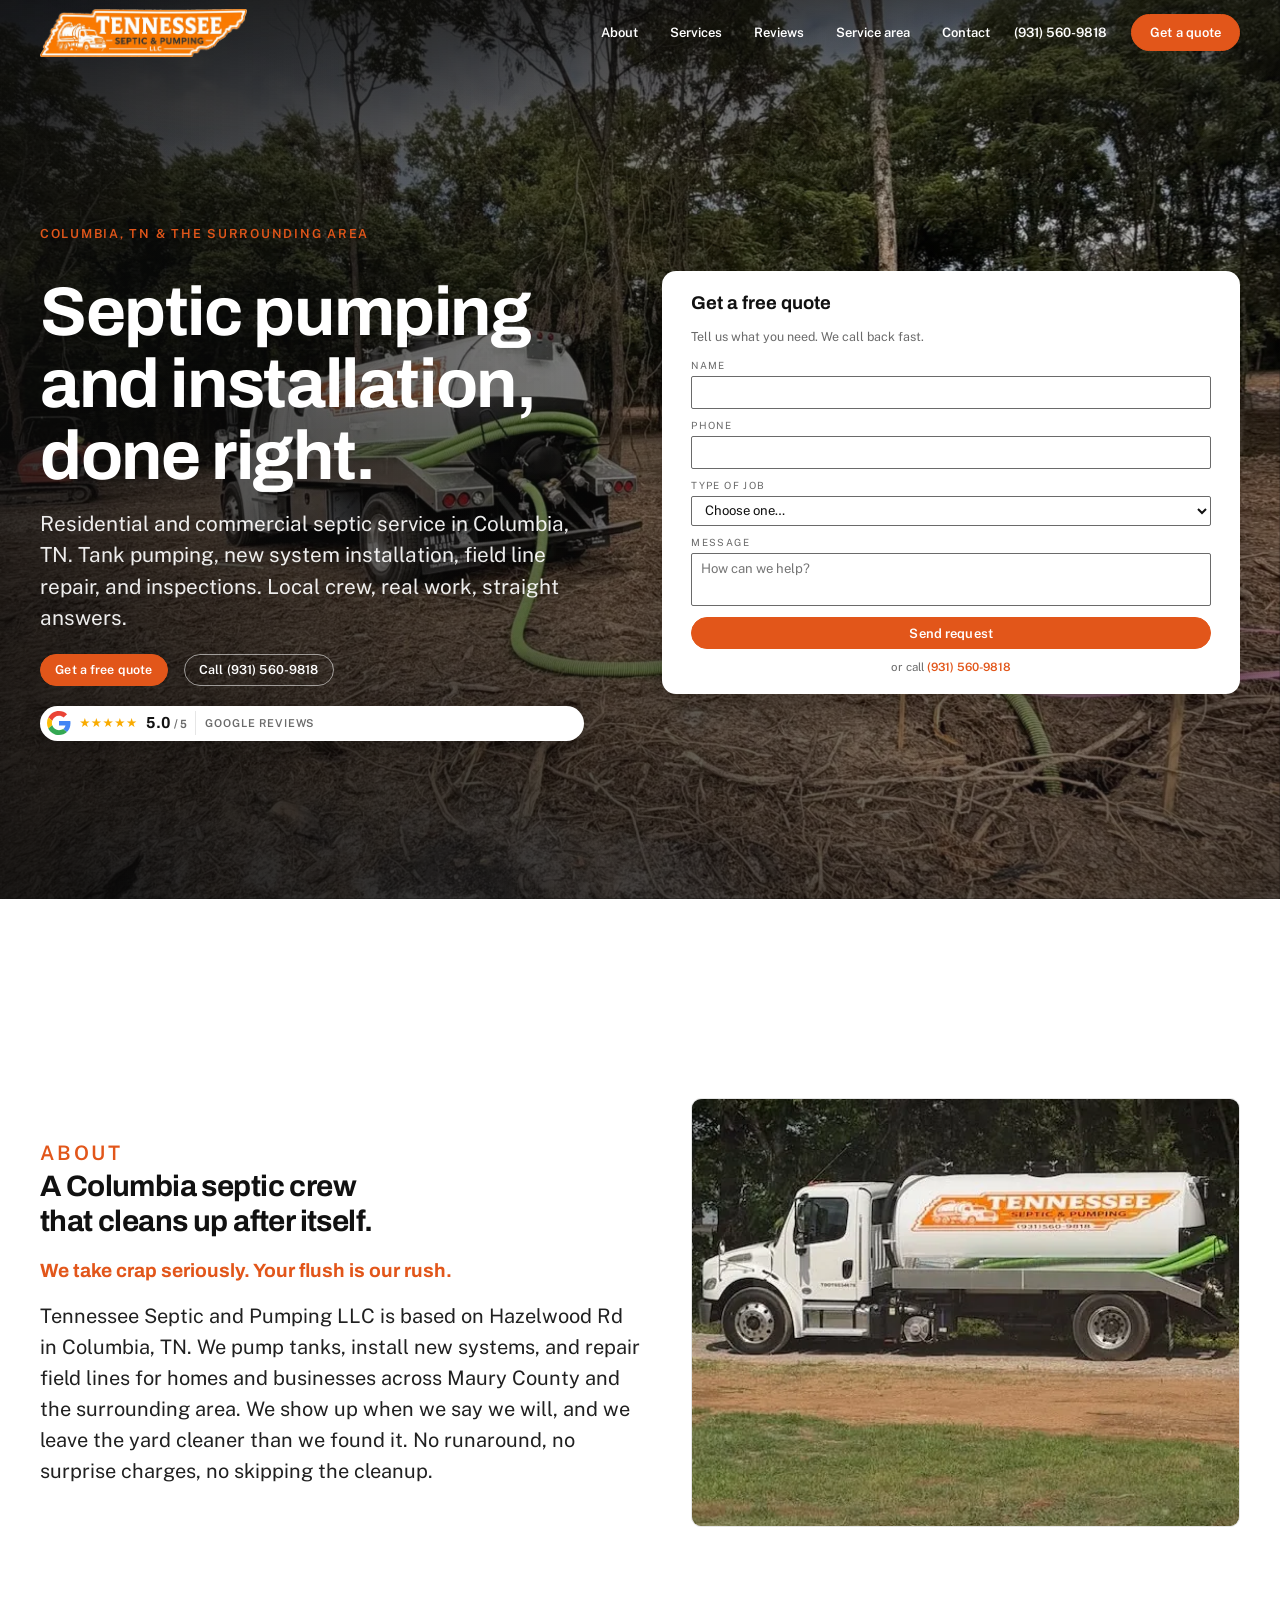
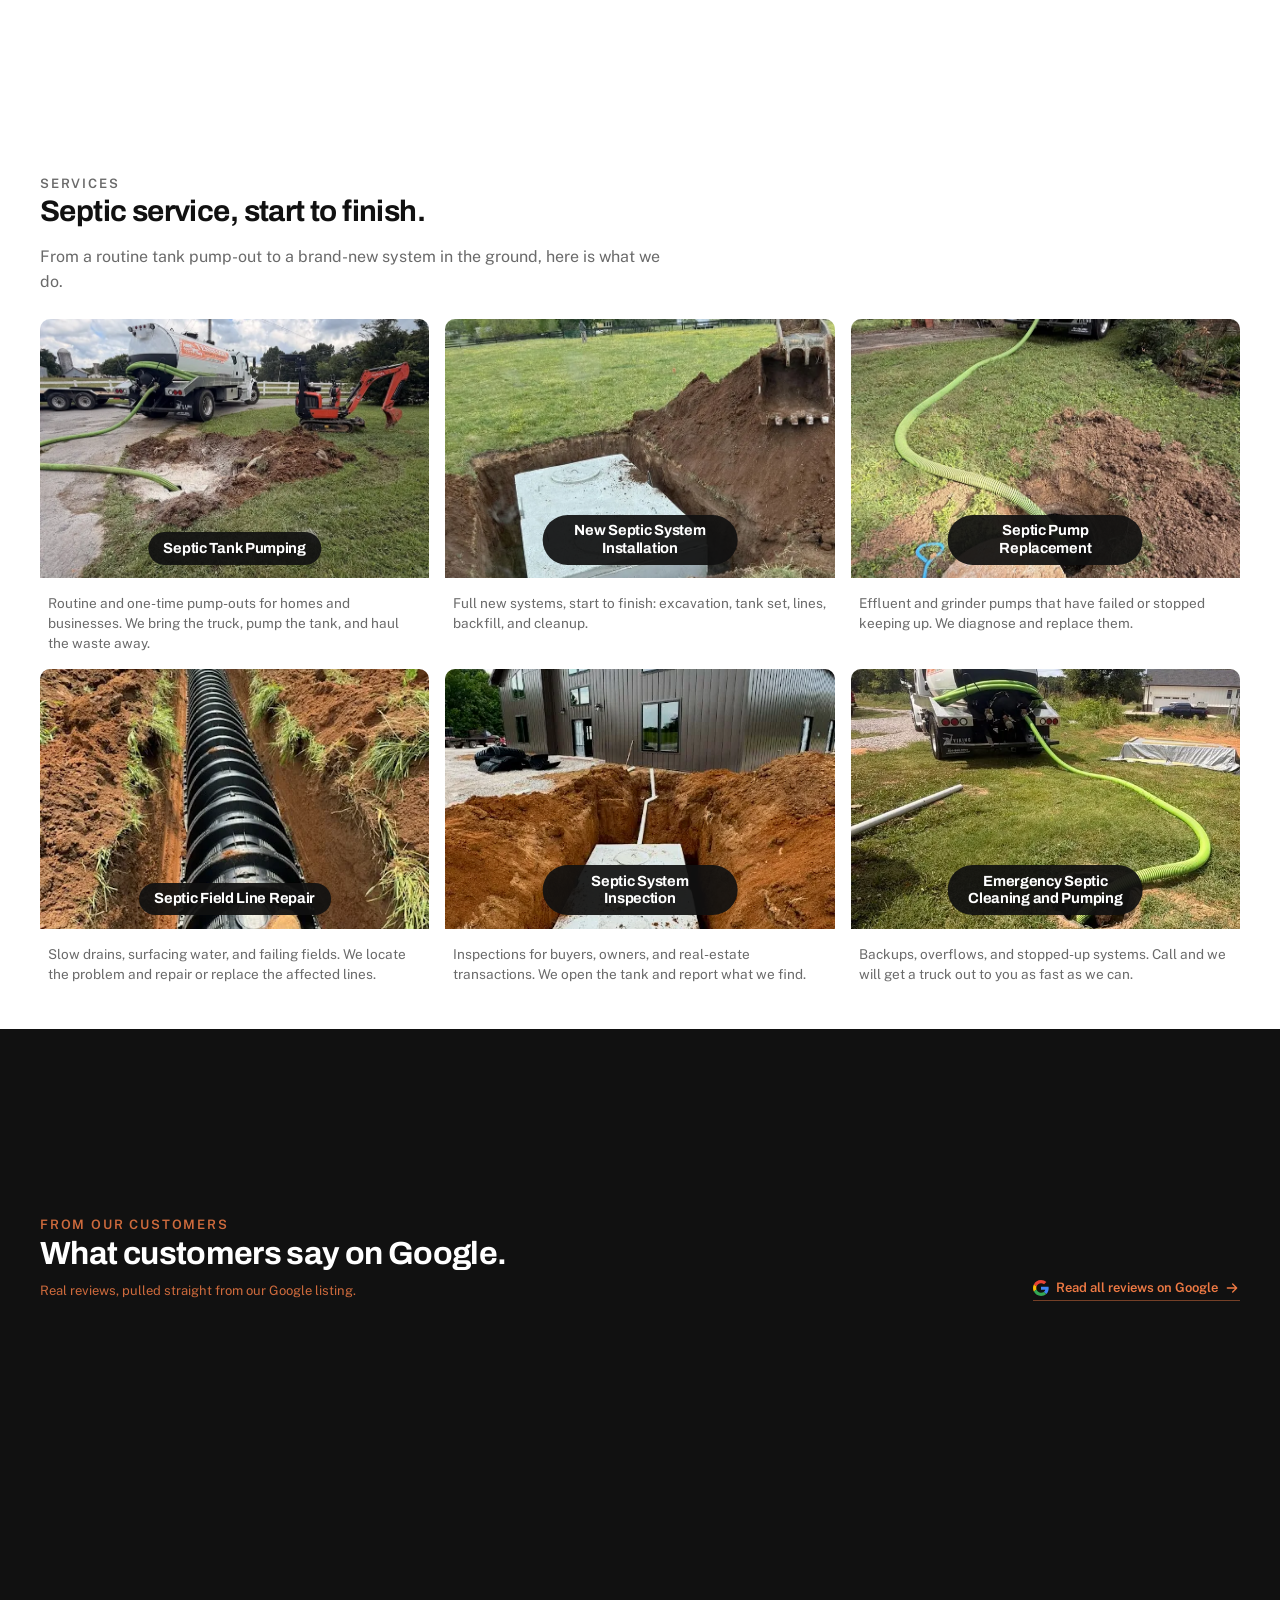
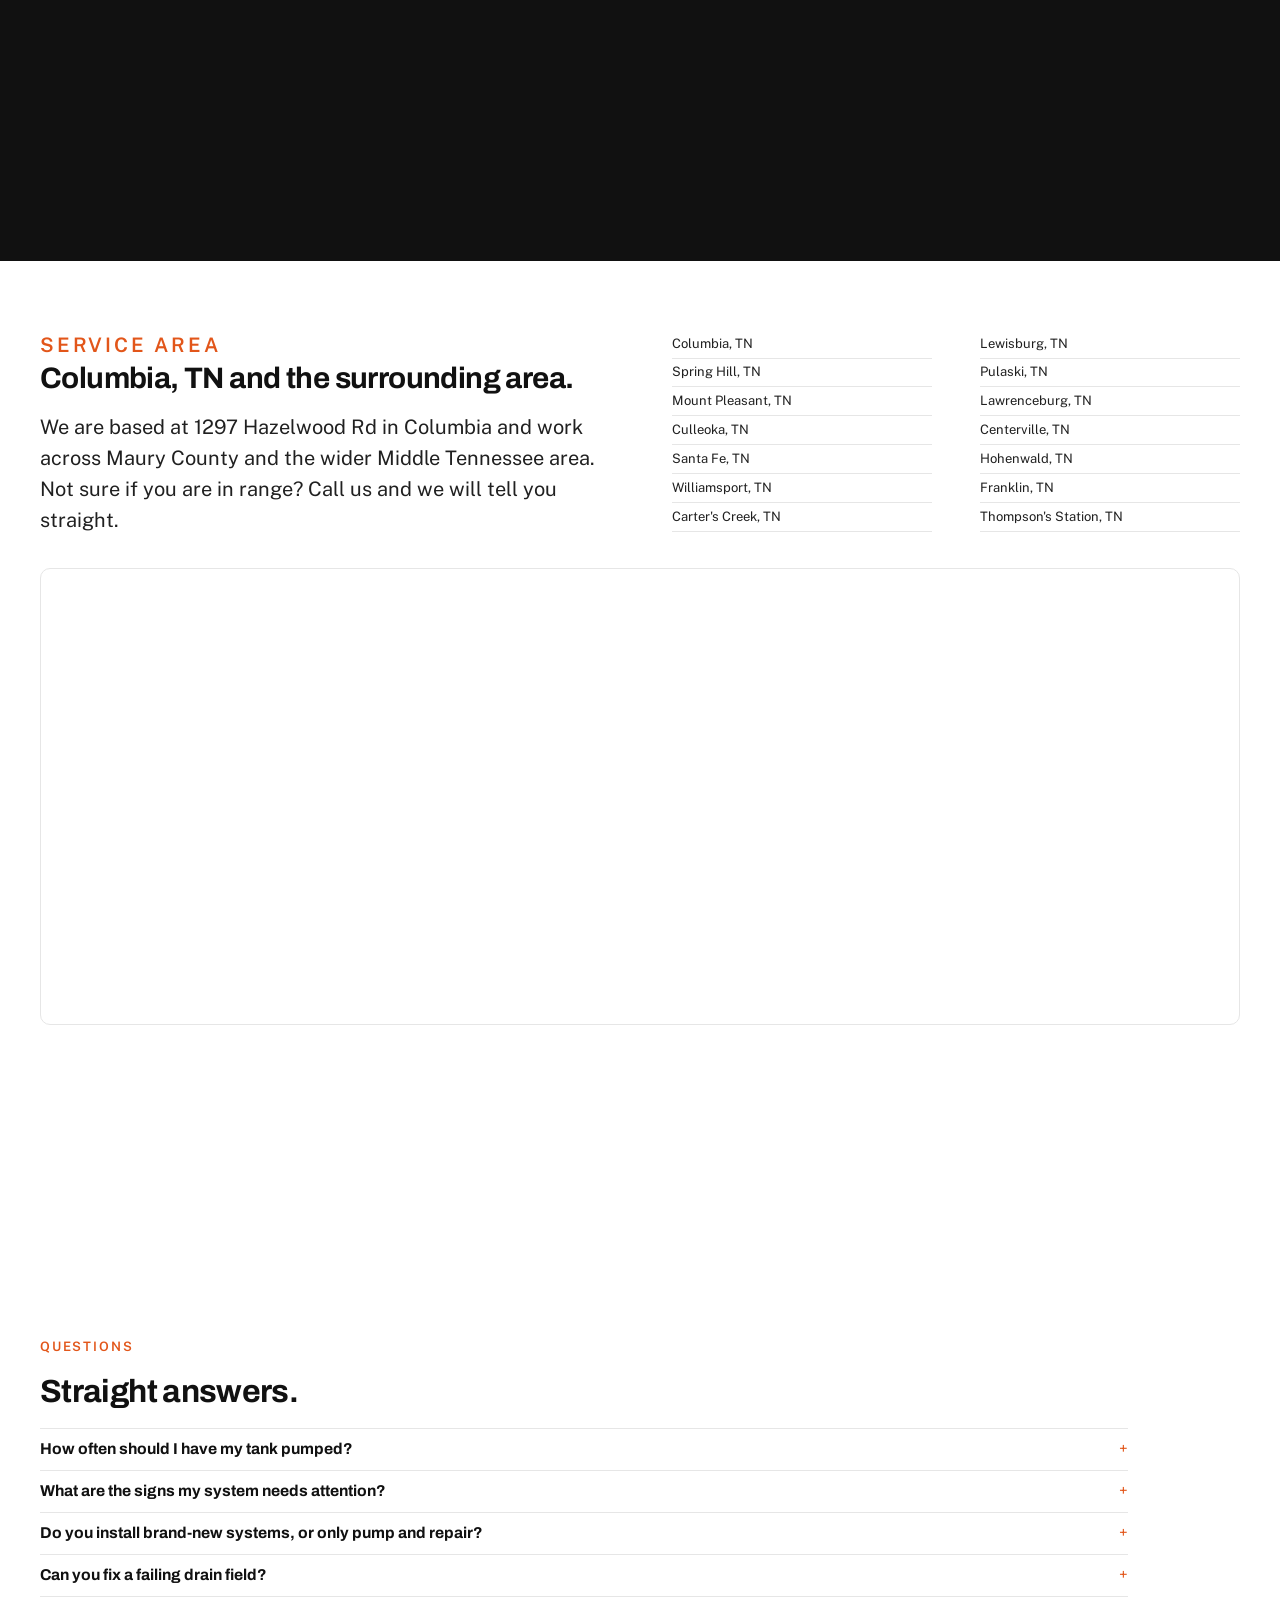
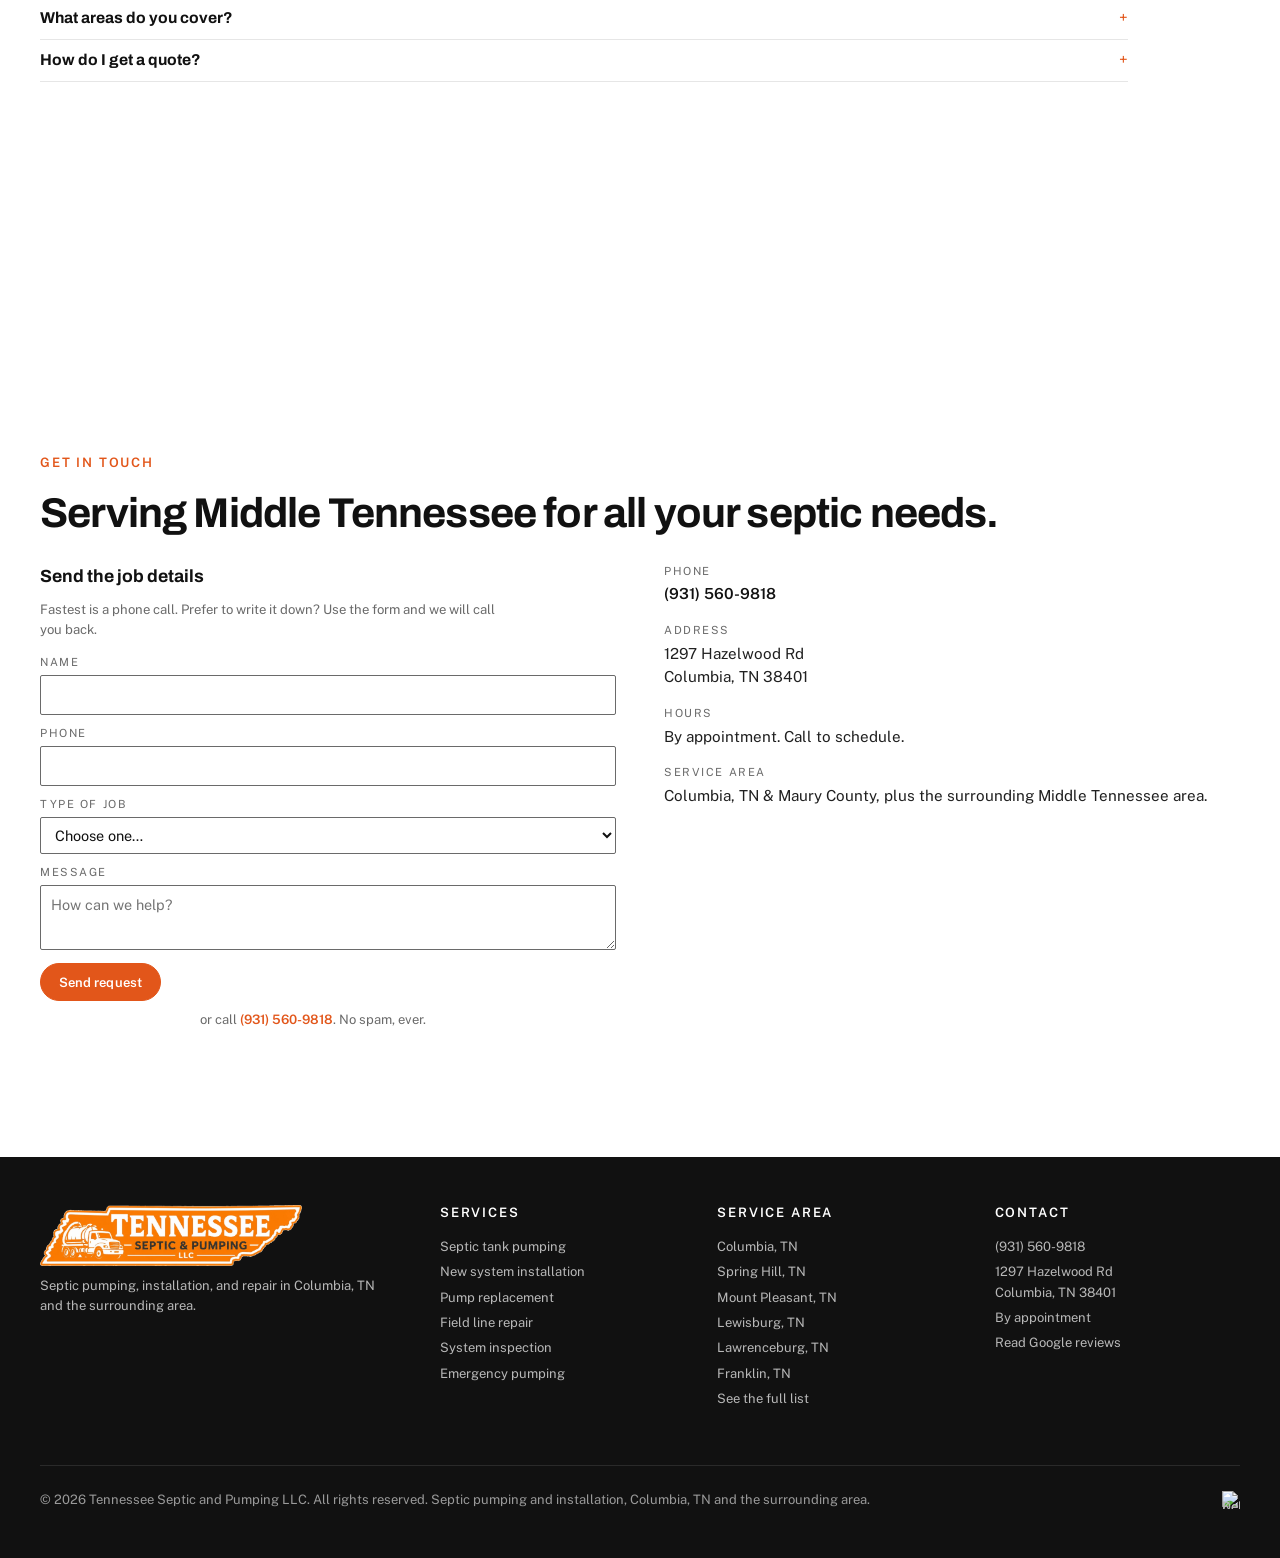
==== commit ec1c4715: "@ Tune hero typography, form note, mobile hero form, social preview Bump hero heading and subheading" ====
--- a/index.html
+++ b/index.html
@@ -494,7 +494,7 @@
       <div class="shell">
         <div class="contact__statement measure">
           <p class="label">Get in touch</p>
-          <h2>Septic service in Columbia, TN and the surrounding area.</h2>
+          <h2>Serving Middle Tennessee for all your septic needs.</h2>
         </div>
 
         <div class="contact__grid">
--- a/styles/styles.css
+++ b/styles/styles.css
@@ -196,6 +196,7 @@
   height: 100dvh;
   min-height: 0;
   margin-top: calc(-1 * var(--header-h));
+  margin-bottom: -2px;  /* overlap the next section by 2px: no white seam */
   background: #0d0d0d;
   color: #fff;
   overflow: hidden;
@@ -228,10 +229,10 @@
   justify-content: center;
   overflow: hidden;
 }
-.hero__left { display: flex; flex-direction: column; gap: var(--s-2); max-width: 32em; min-width: 0; }
-.hero__left .label { color: var(--accent); font-size: 0.72rem; }
-.hero__title { font-size: clamp(1.9rem, 4.4vw, 3rem); margin: 0; color: #fff; }
-.hero__sub { font-size: 0.85rem; color: rgba(255,255,255,0.86); margin: 0; max-width: 30em; line-height: 1.5; }
+.hero__left { display: flex; flex-direction: column; gap: var(--s-2); max-width: 34em; min-width: 0; }
+.hero__left .label { color: var(--accent); font-size: 0.78rem; }
+.hero__title { font-size: clamp(2.8rem, 6.8vw, 4.3rem); margin: 0; color: #fff; }
+.hero__sub { font-size: 1.3rem; color: rgba(255,255,255,0.92); margin: 0; max-width: 32em; line-height: 1.5; }
 .hero__ctas { display: flex; flex-wrap: wrap; gap: var(--s-2); align-items: center; margin-top: 0.3rem; }
 .hero__ctas .btn { font-size: 0.78rem; padding: 0.7em 1.15em; }
 .hero__ctas .tel { color: #fff; }
@@ -260,24 +261,23 @@
   align-self: stretch; display: flex; align-items: center;
 }
 
-/* Two-column hero (desktop only): pitch on the left, the quote form on
-   the right on a solid white card over the photo. On mobile the form is
-   hidden and the hero is a single full-viewport pitch; the form lives in
-   the contact section instead. */
+/* Hero layout. Mobile-first: pitch and form stack (form shown on mobile
+   too). Desktop widens to a two-column grid with the form on the right. */
 .hero .hero__grid {
   display: flex;
   flex-direction: column;
-  justify-content: center;
+  justify-content: flex-start;
   width: 100%;
   gap: var(--s-3);
 }
-.hero .hero__form-wrap { display: none; }
+.hero .hero__form-wrap { display: block; width: 100%; }
 @media (min-width: 50rem) {
   .hero .hero__grid {
     display: grid;
     grid-template-columns: 1fr 1fr;
     gap: clamp(1.5rem, 3.5vw, 3rem);
     align-items: center;
+    justify-content: initial;
   }
   .hero .hero__form-wrap {
     display: block;
@@ -305,21 +305,21 @@
 .form--hero .field input,
 .form--hero .field select,
 .form--hero .field textarea { padding: 0.4em 0.65em; font-size: 0.82rem; }
-.form--hero .field textarea { min-height: 2.6em; }  /* 2-3 rows shorter */
+.form--hero .field textarea { min-height: 3.4em; resize: none; }  /* a bit bigger, not expandable */
 .form--hero .form__submit { justify-self: stretch; margin-top: 0.1rem; text-align: center; justify-content: center; padding-block: 0.65em; }  /* slightly less button padding */
-.form--hero .form__note { text-align: center; font-size: 0.72rem; margin: 0; }
+.form--hero .form__note { justify-self: center; text-align: center; font-size: 0.72rem; margin: 0; max-width: none; }
 .form--hero .form__note .tel { color: var(--accent); }
 
 /* Compaction ladder by viewport height. Everything stays visible;
    elements only scale down on shorter screens. */
 @media (max-height: 44rem) and (min-width: 50rem) {
-  .hero__title { font-size: clamp(2rem, 4.5vw, 3.1rem); }
-  .hero__sub { font-size: 0.85rem; }
+  .hero__title { font-size: clamp(2.5rem, 5.4vw, 3.6rem); }
+  .hero__sub { font-size: 1.15rem; }
 }
 @media (max-height: 38rem) and (min-width: 50rem) {
   .hero .shell { padding-top: calc(var(--header-h) + var(--s-1)); padding-bottom: var(--s-1); gap: 0.4rem; }
-  .hero__title { font-size: clamp(1.7rem, 3.8vw, 2.6rem); }
-  .hero__sub { font-size: 0.8rem; line-height: 1.4; }
+  .hero__title { font-size: clamp(2.2rem, 4.6vw, 3.1rem); }
+  .hero__sub { font-size: 1.05rem; line-height: 1.4; }
 }
 
 /* On short / landscape viewports, let the hero shrink so it doesn't dominate */
@@ -329,26 +329,28 @@
   .hero .shell { padding-top: var(--header-h); }
 }
 
-/* Stacked (mobile) hero: drop the pull-up, let the hero start below the
-   header, use min-height so it can grow, allow scroll instead of clip. */
+/* Stacked (mobile) hero: pitch on top, the form below it. The hero grows
+   with its content (at least one full viewport) and the page scrolls
+   through it so the form is reachable without clipping. The dark photo
+   stays as the backdrop; the form sits on a white card over it. */
 @media (max-width: 49.99rem) {
-  /* Mobile hero: pitch only (form is hidden, it lives at the contact
-     section). One full-viewport screen. */
-  .hero { height: 100vh; height: 100dvh; min-height: 0; margin-top: 0; overflow: hidden; }
+  .hero { height: auto; min-height: 100vh; min-height: 100dvh; margin-top: 0; overflow: visible; }
   .hero .shell {
-    height: 100vh;
-    height: 100dvh;
-    min-height: 0;
+    height: auto;
+    min-height: 100vh;
+    min-height: 100dvh;
     padding-top: calc(var(--header-h) + var(--section-pad));
     padding-bottom: var(--section-pad);
-    overflow: hidden;
-    justify-content: center;
+    overflow: visible;
+    justify-content: flex-start;
   }
   .hero__left { gap: var(--s-2); max-width: none; }
-  .hero__title { font-size: clamp(2rem, 7.6vw, 3rem); }
-  .hero__sub { font-size: 0.88rem; }
+  .hero__title { font-size: clamp(2.6rem, 9vw, 3.8rem); }
+  .hero__sub { font-size: 1.2rem; }
+  .hero .hero__form-wrap { max-width: none; }
+  .form--hero { box-shadow: 0 12px 30px rgba(0,0,0,0.25); }
   .hero__overlay {
-    background: linear-gradient(0deg, rgba(10,10,10,0.82) 0%, rgba(10,10,10,0.45) 50%, rgba(10,10,10,0.55) 100%);
+    background: linear-gradient(0deg, rgba(10,10,10,0.84) 0%, rgba(10,10,10,0.55) 40%, rgba(10,10,10,0.60) 100%);
   }
 }
 
@@ -612,7 +614,7 @@
 }
 .field textarea { min-height: 4.5em; resize: vertical; }
 .form__submit { justify-self: start; margin-top: 0.25rem; }
-.form__note { font-size: var(--fs-300); color: var(--muted); margin: 0; }
+.form__note { font-size: var(--fs-300); color: var(--muted); margin: 0; text-align: center; }
 .form__note a { color: var(--accent); font-weight: 600; }
 .form__sent { color: var(--accent); font-weight: 600; font-size: var(--fs-300); margin: 0; }
 
